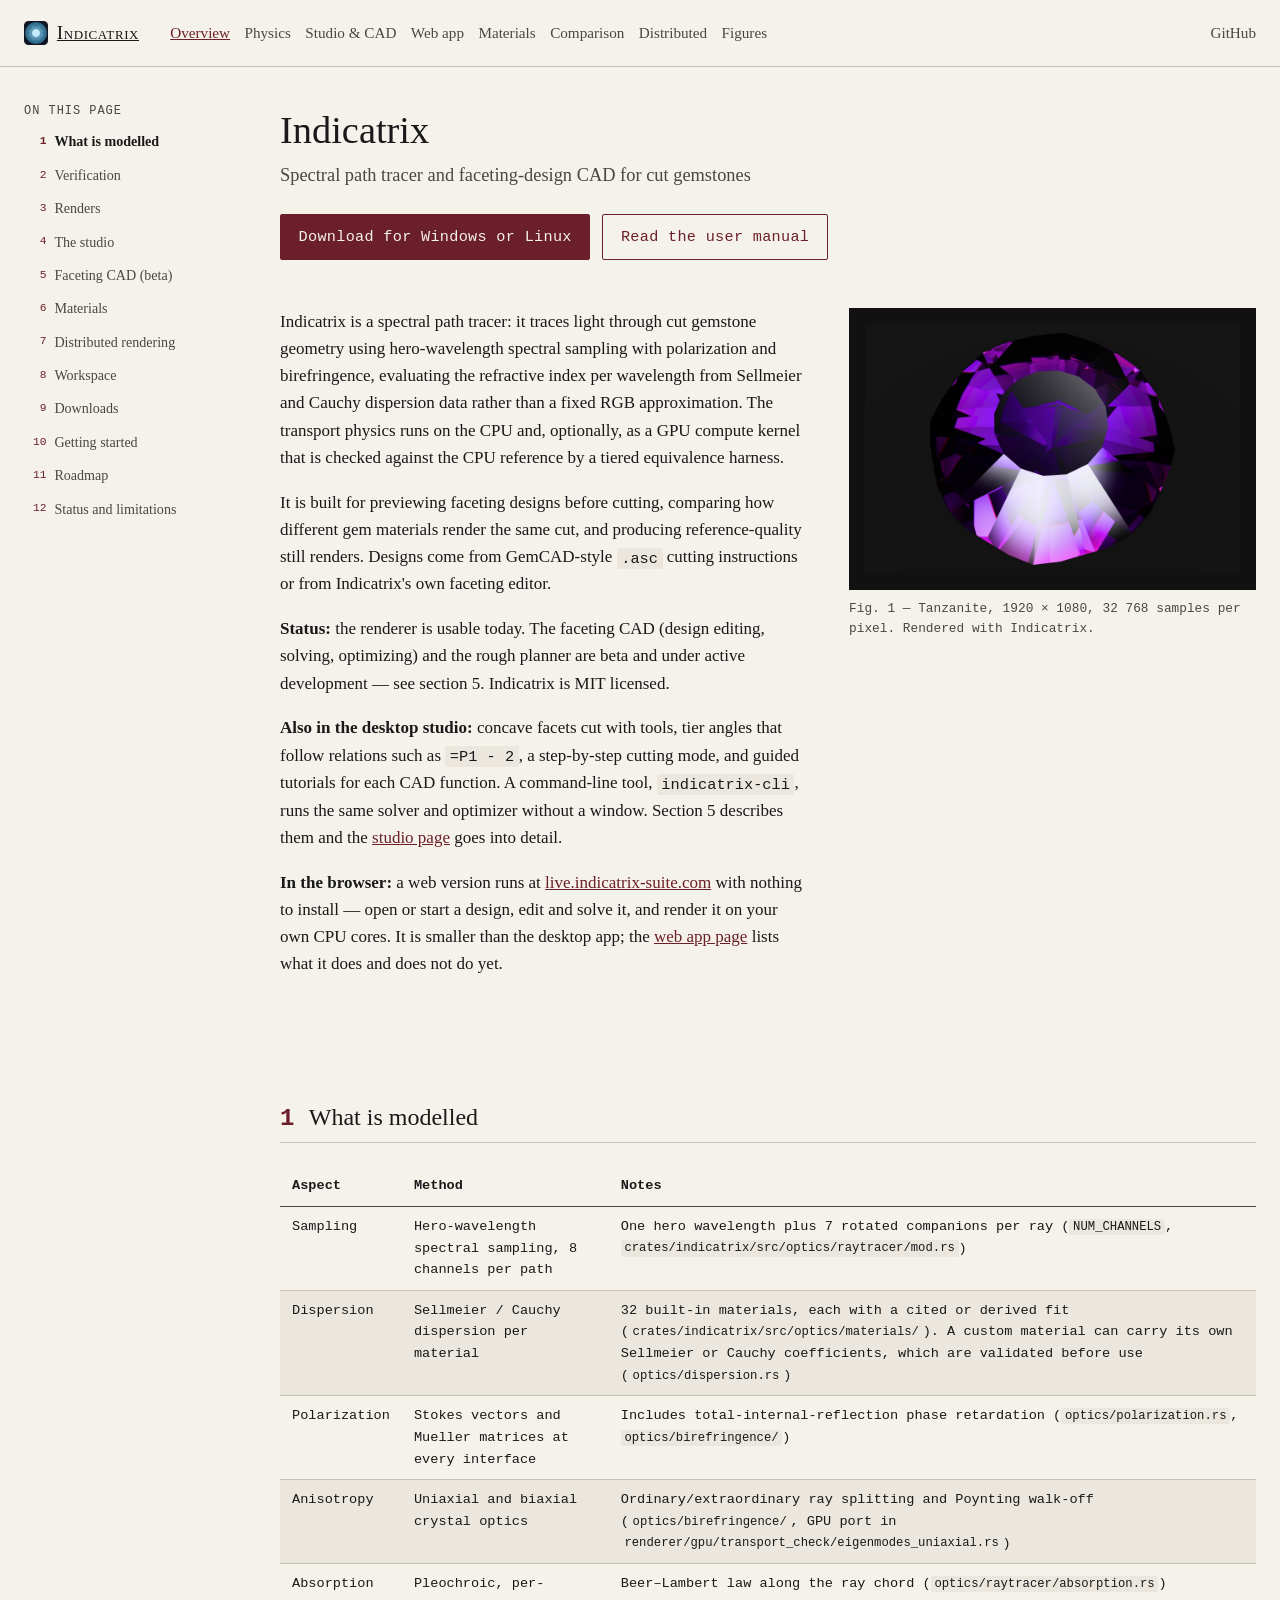
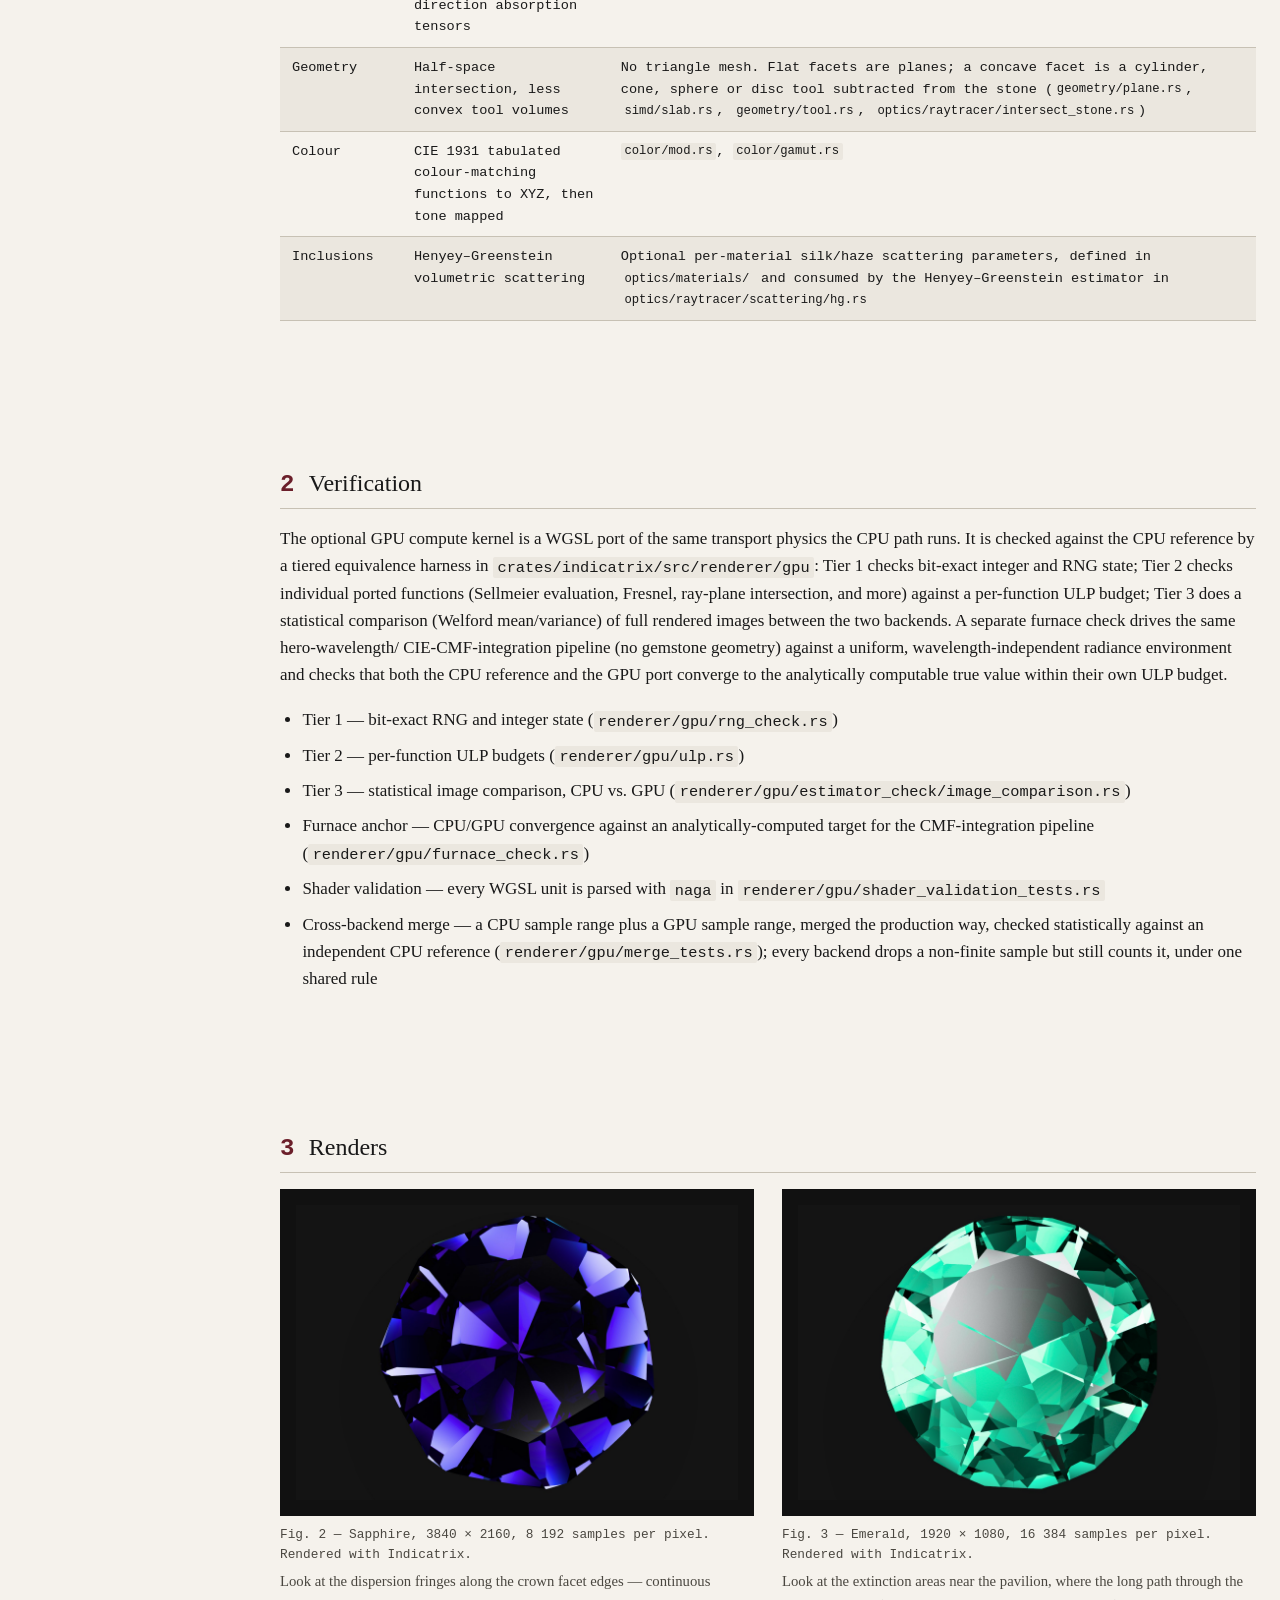
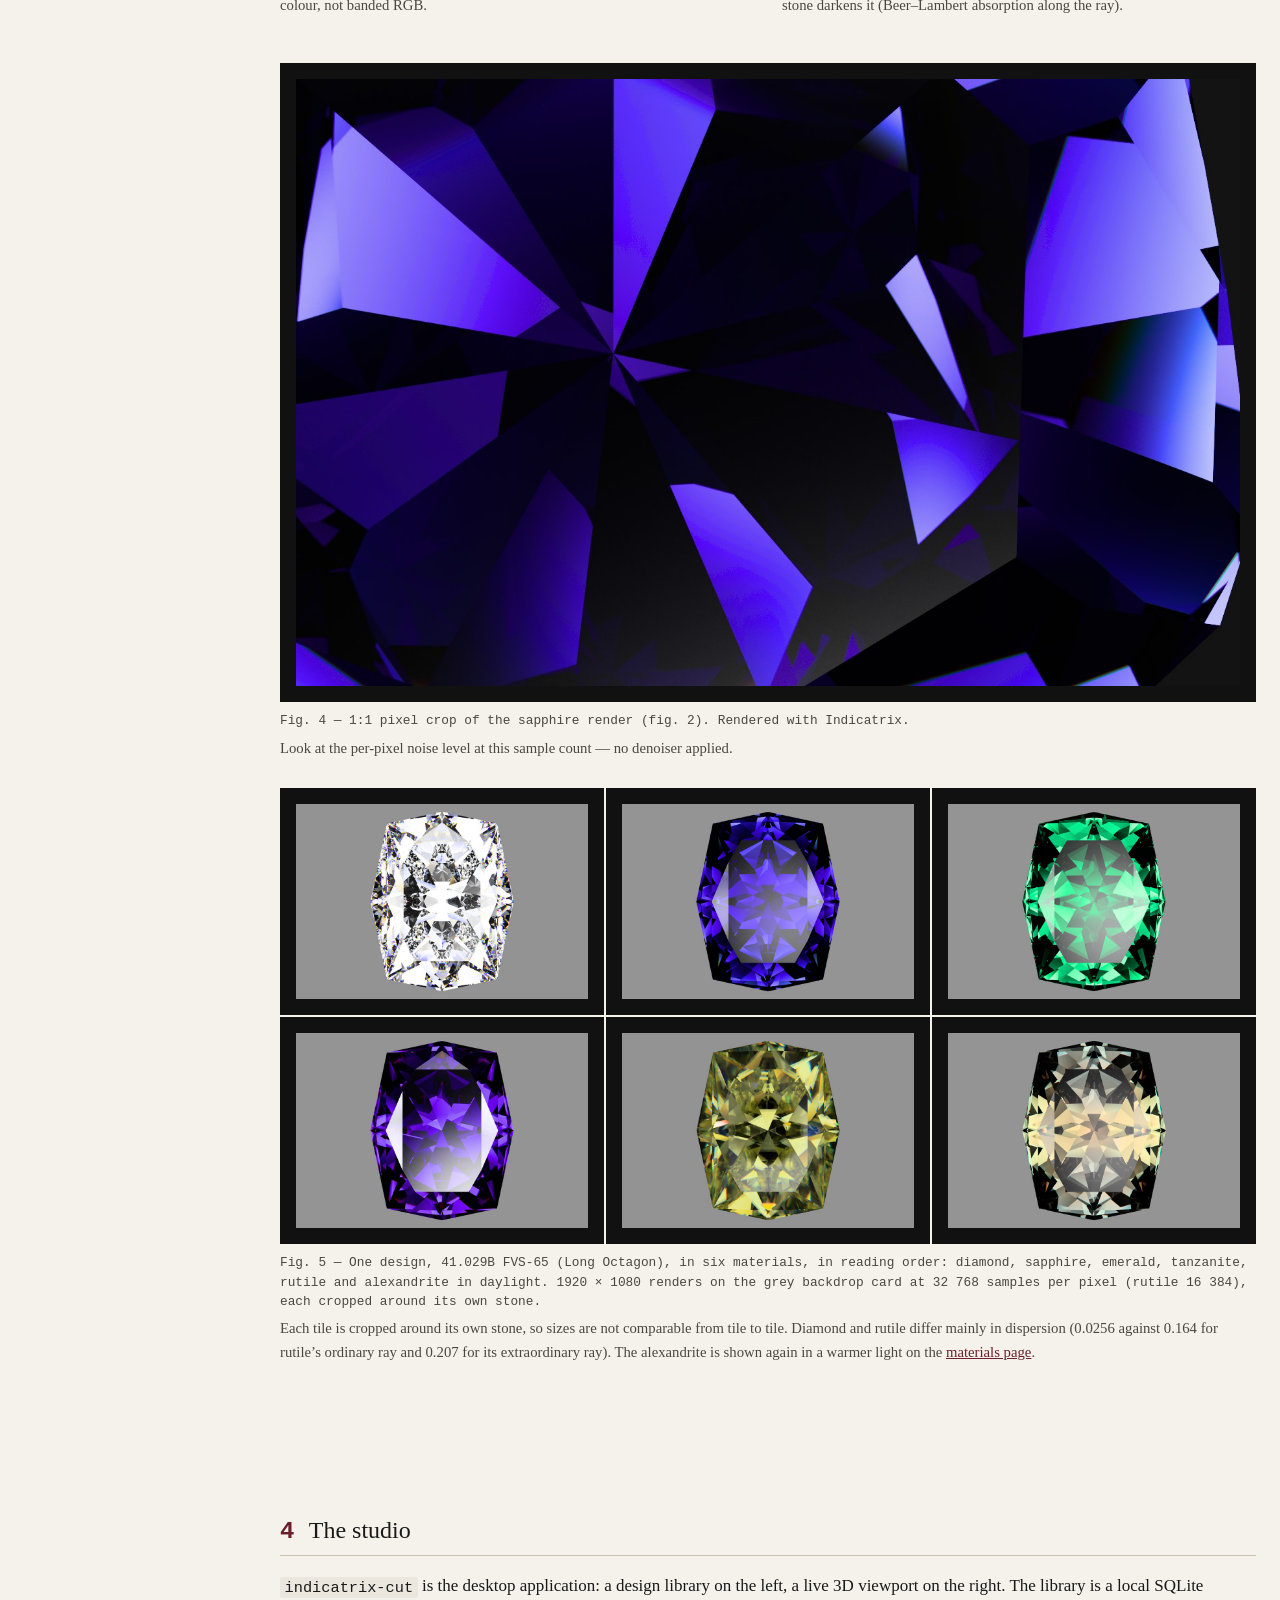
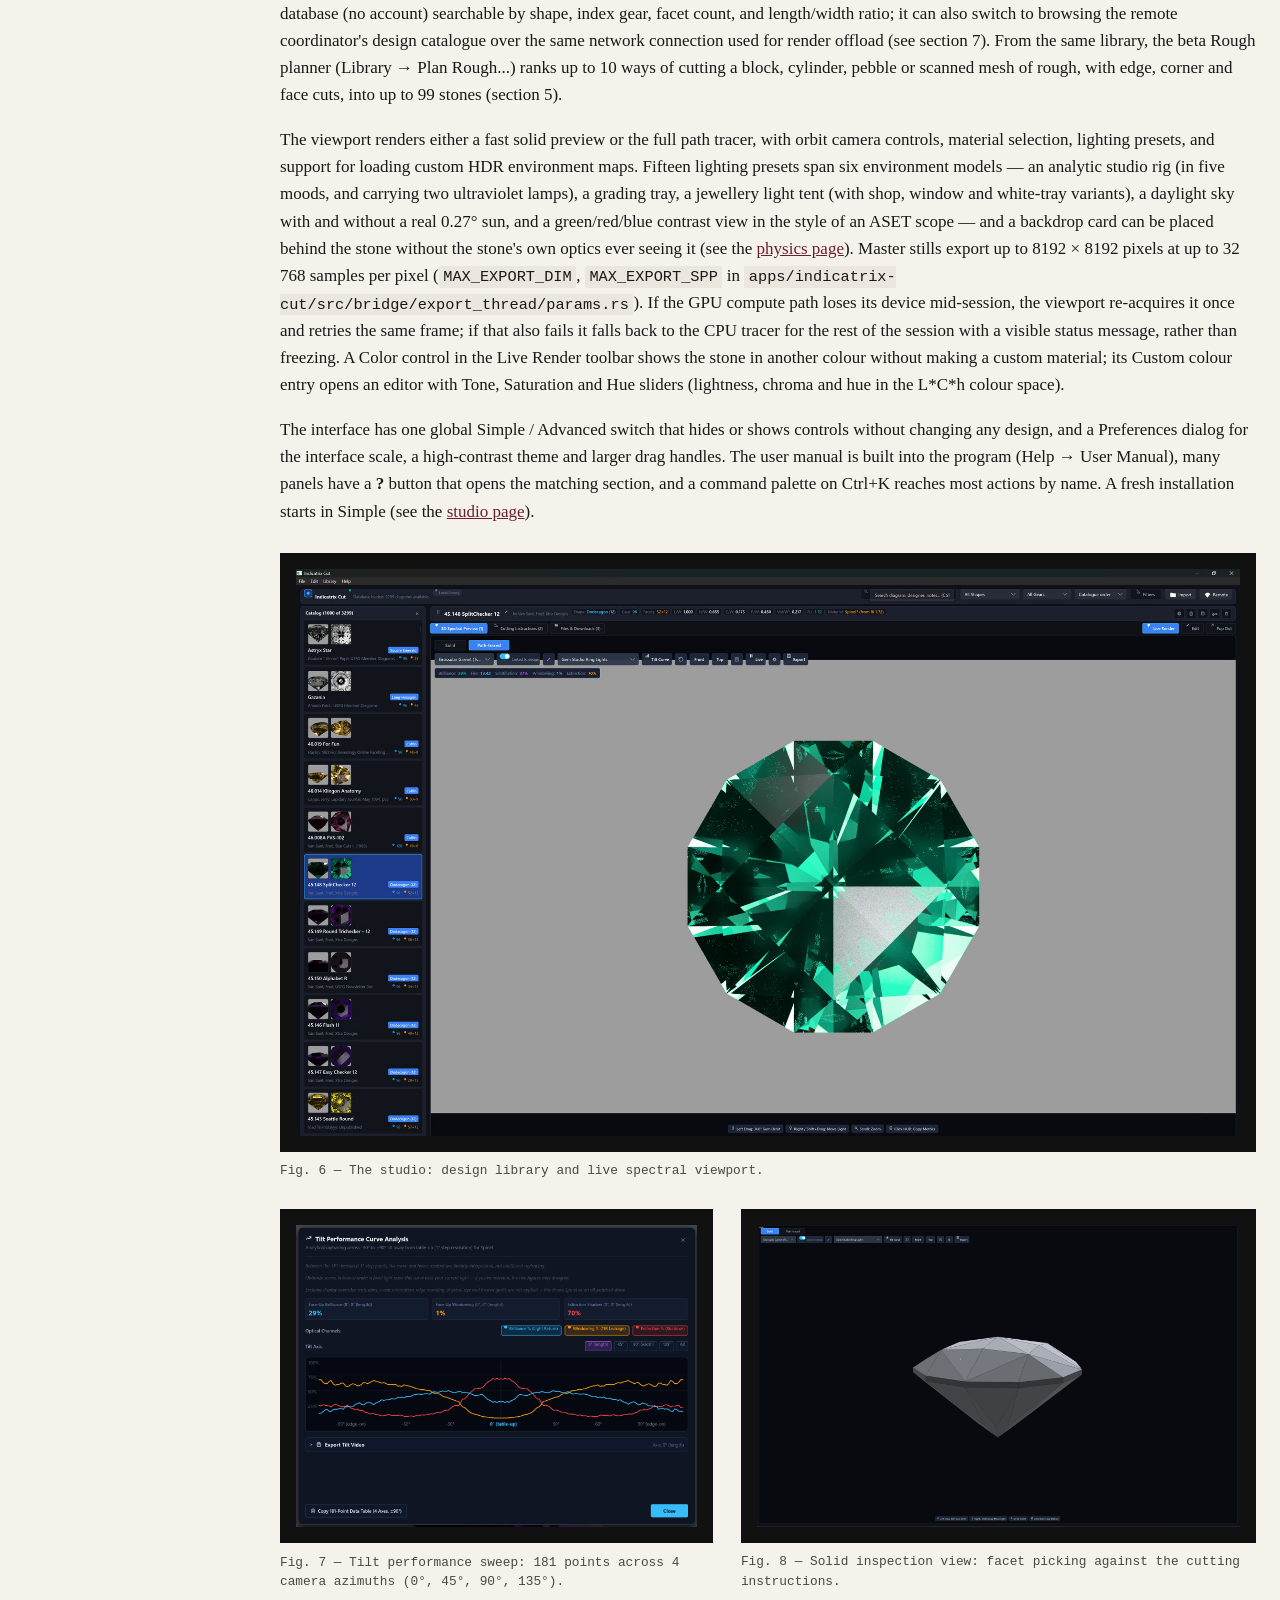
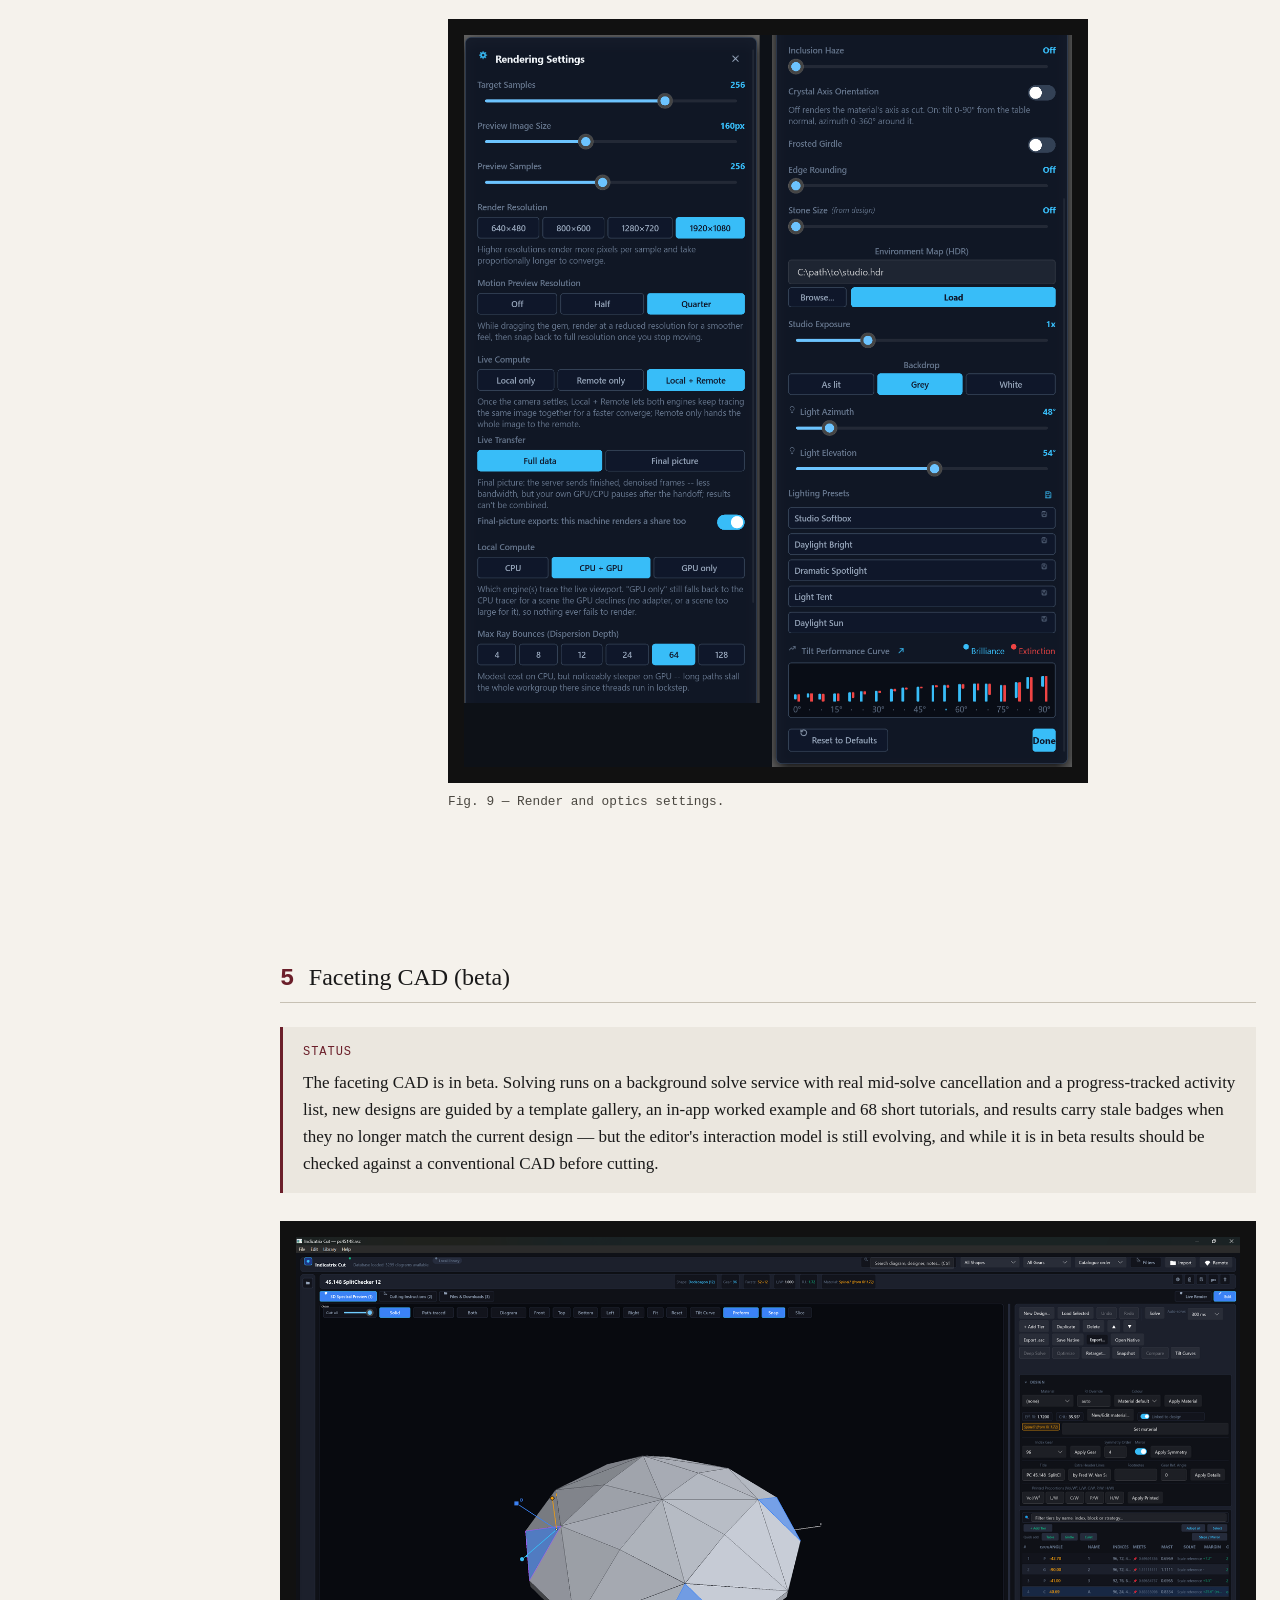
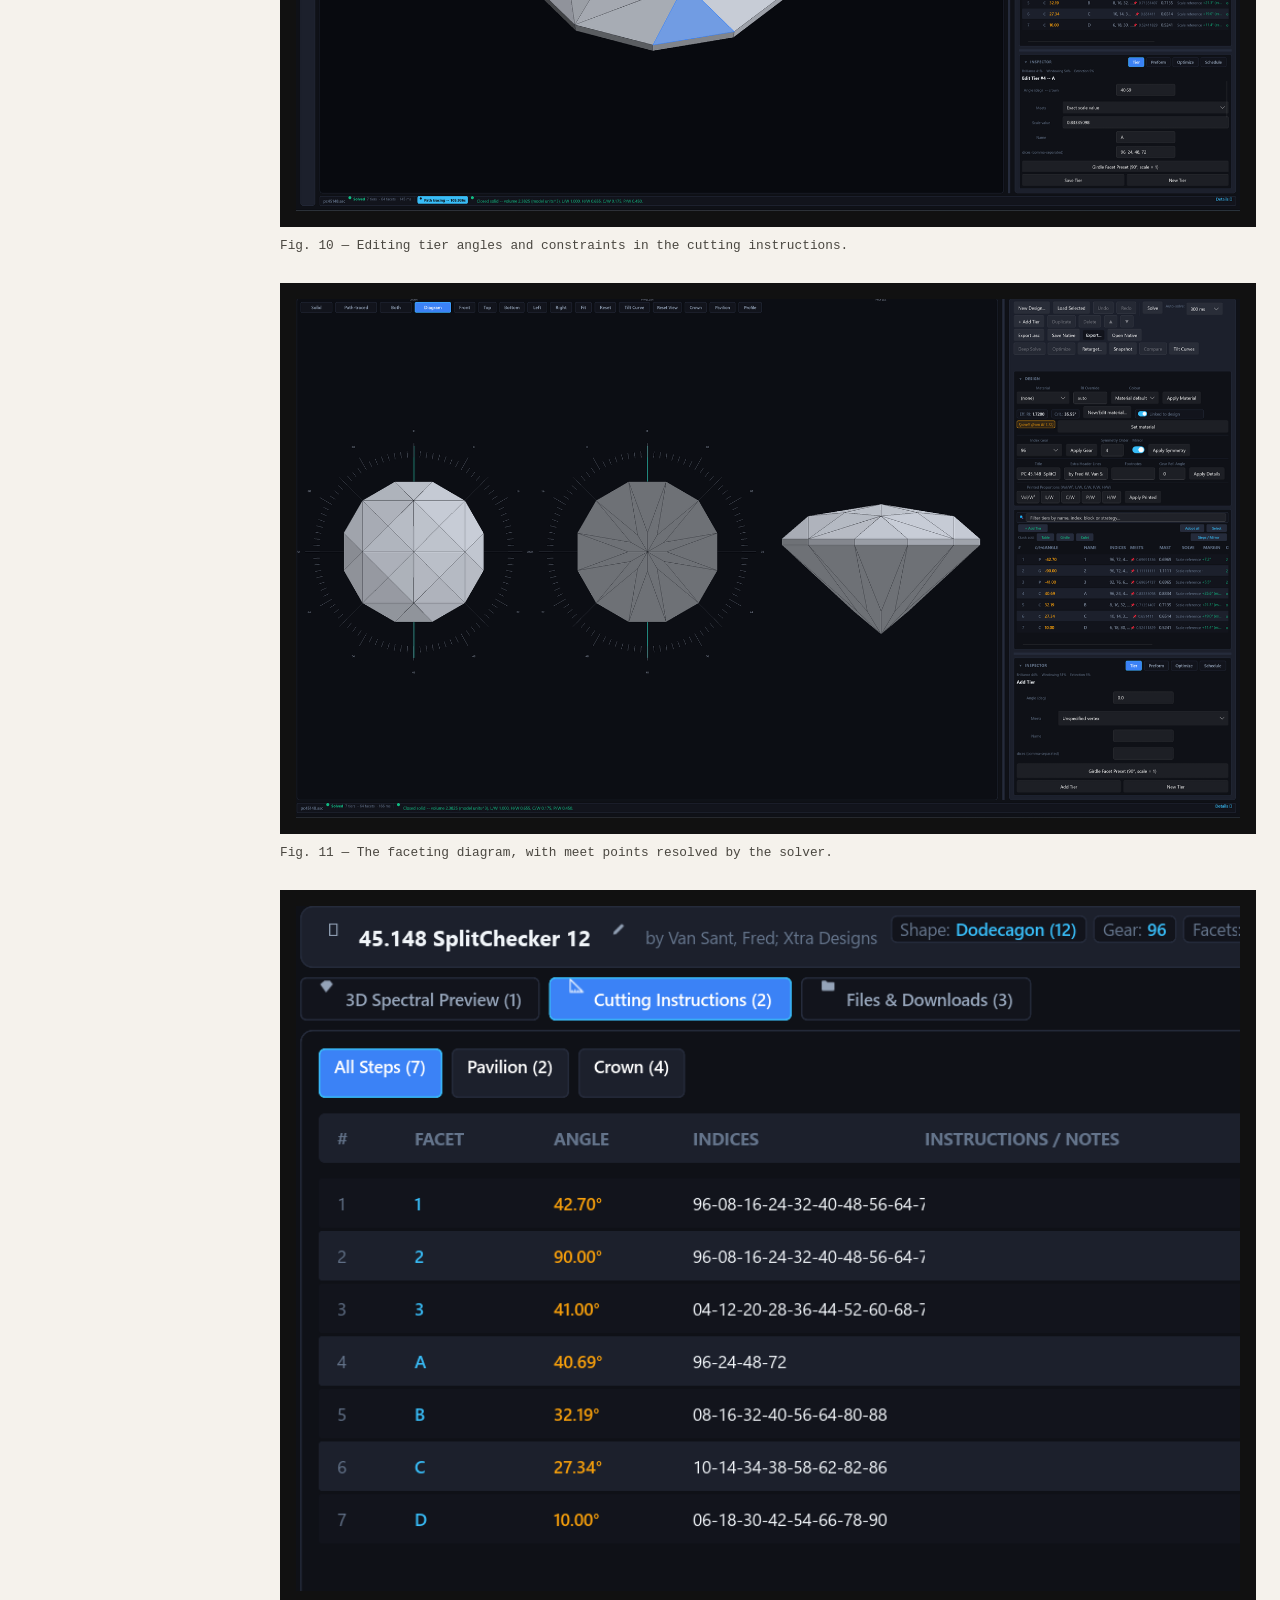
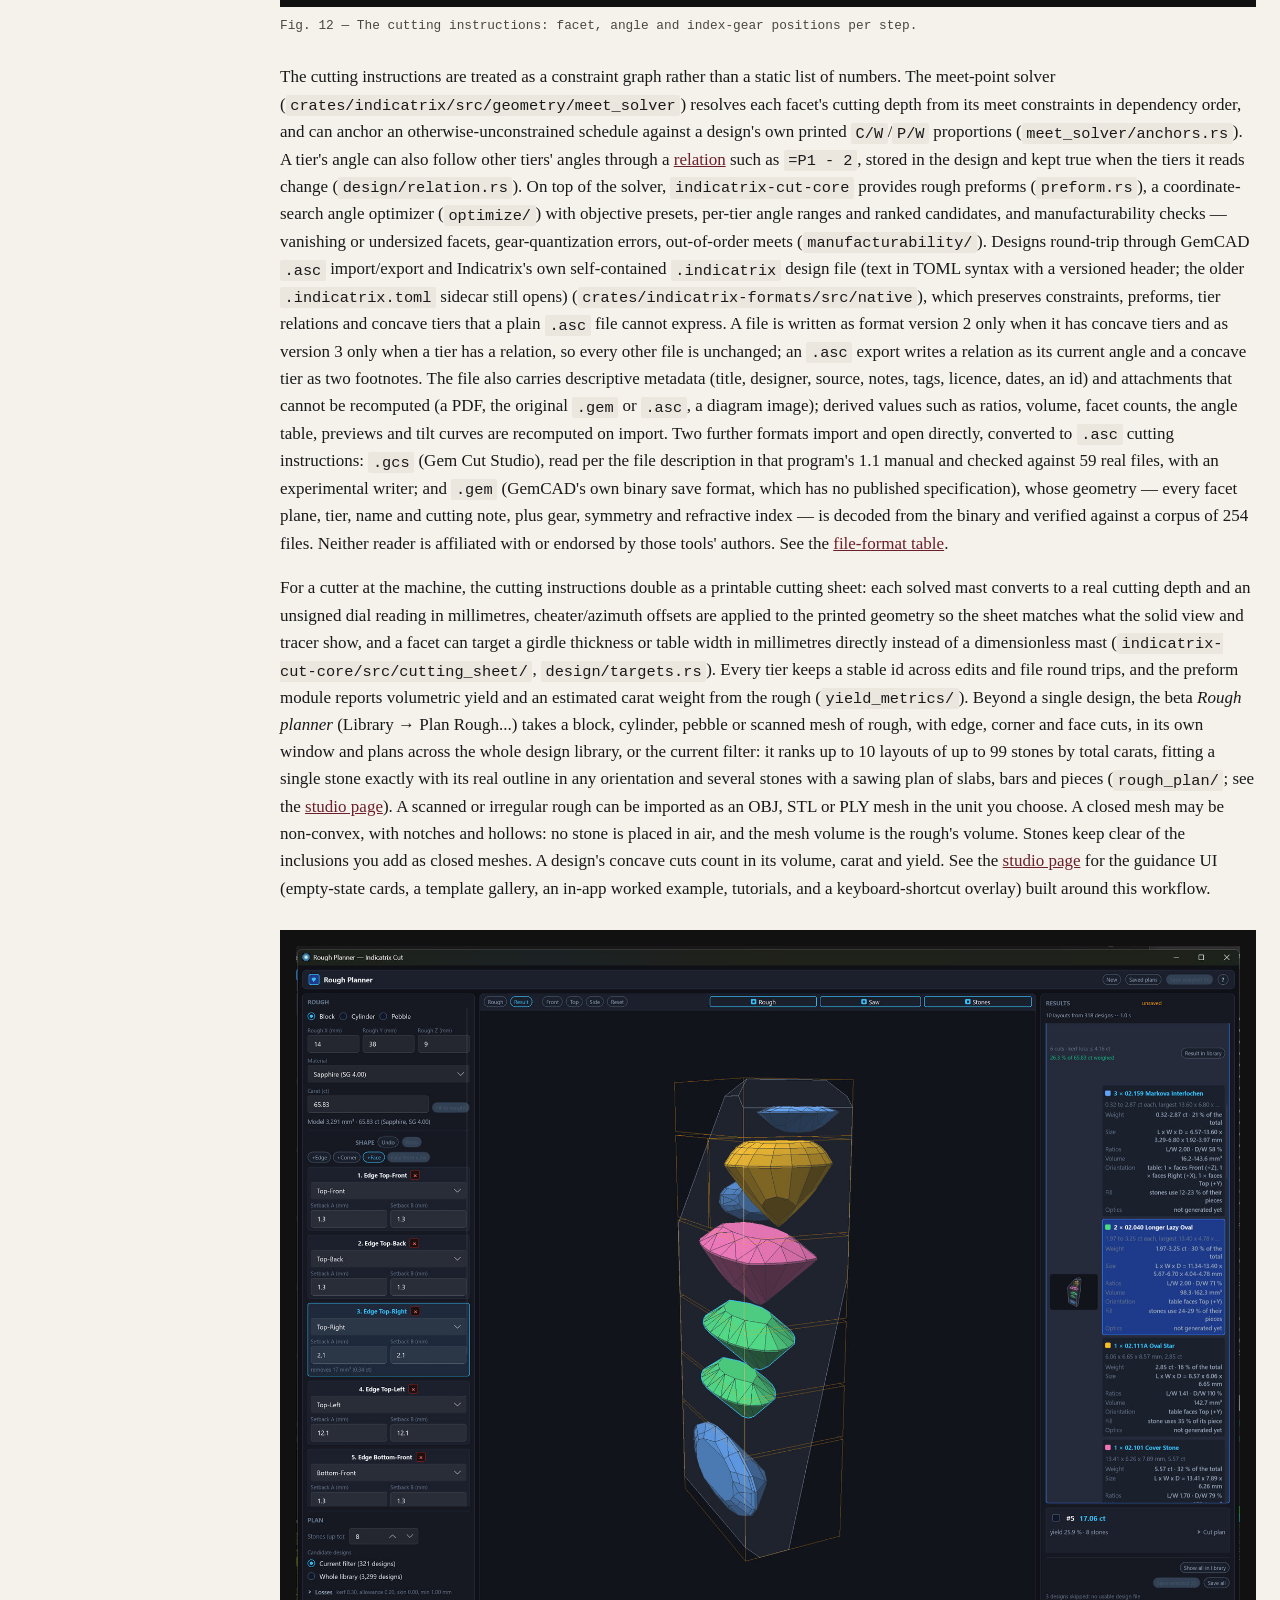
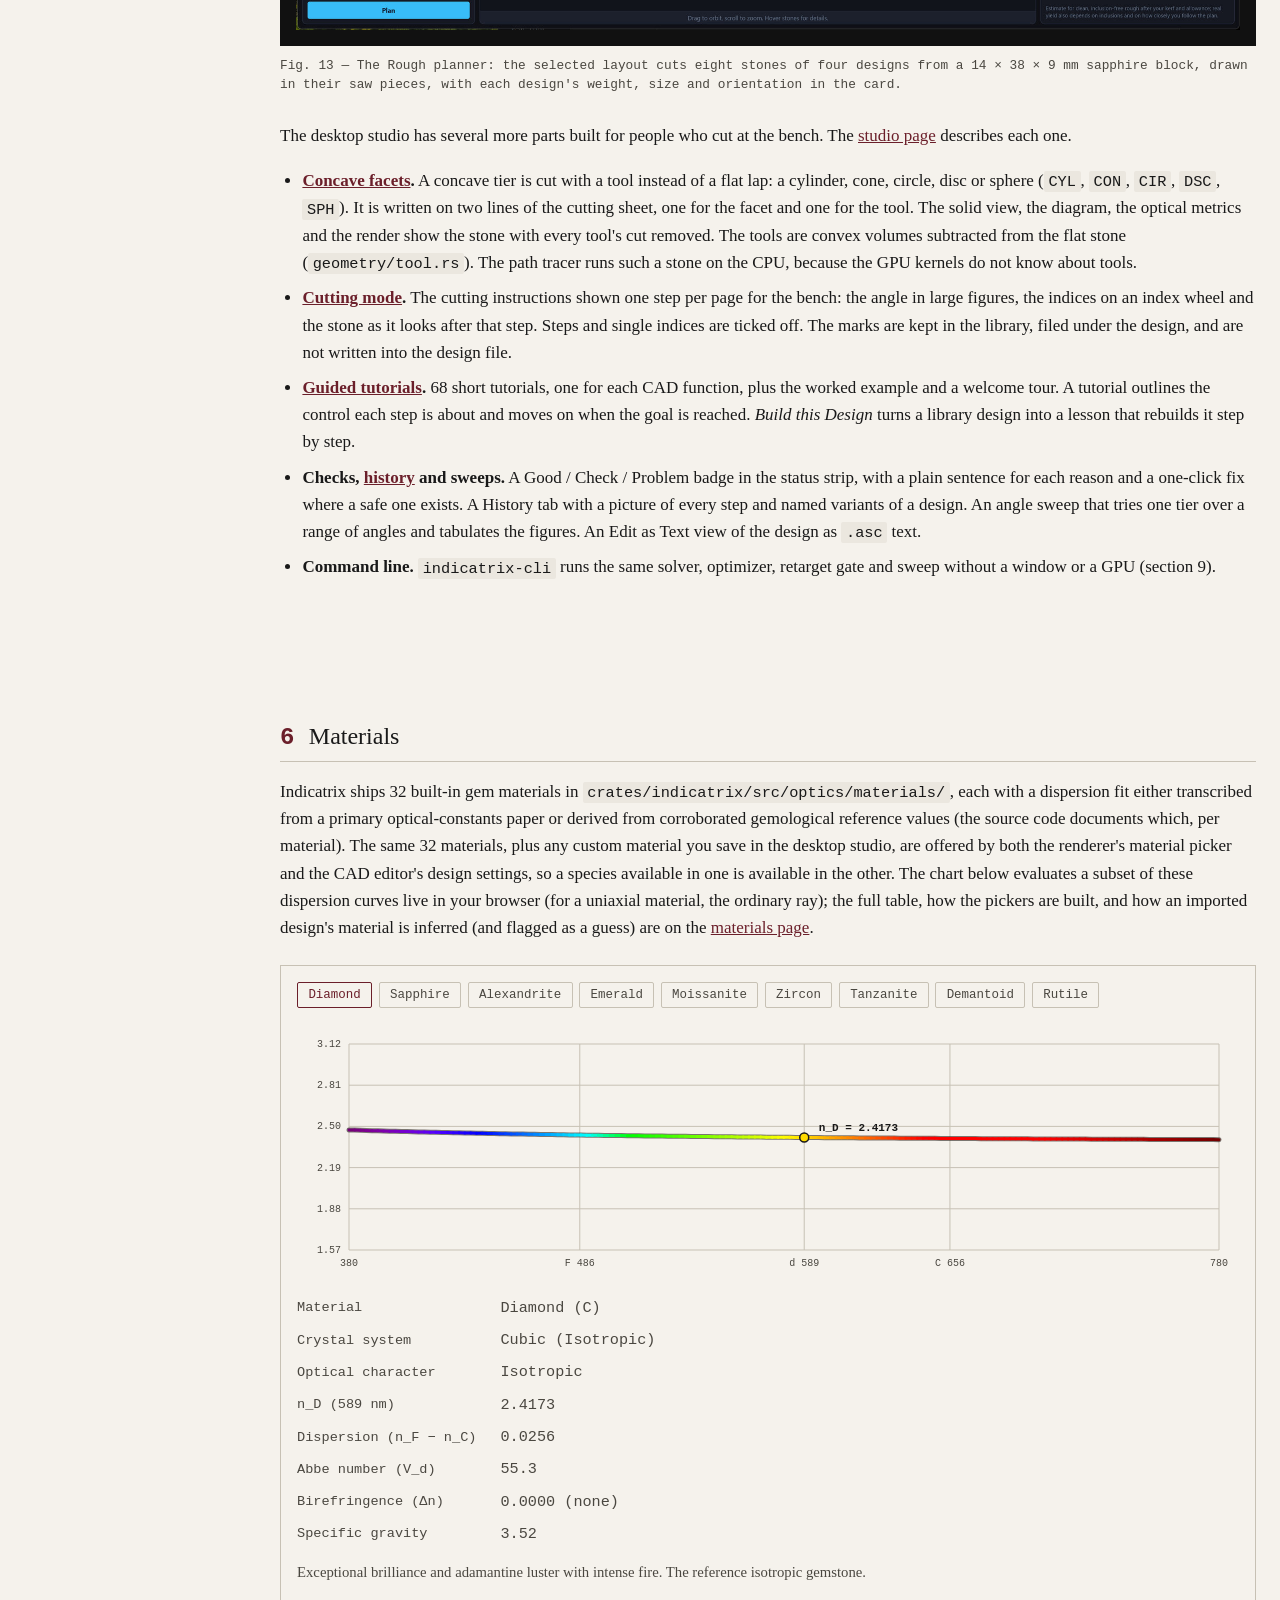
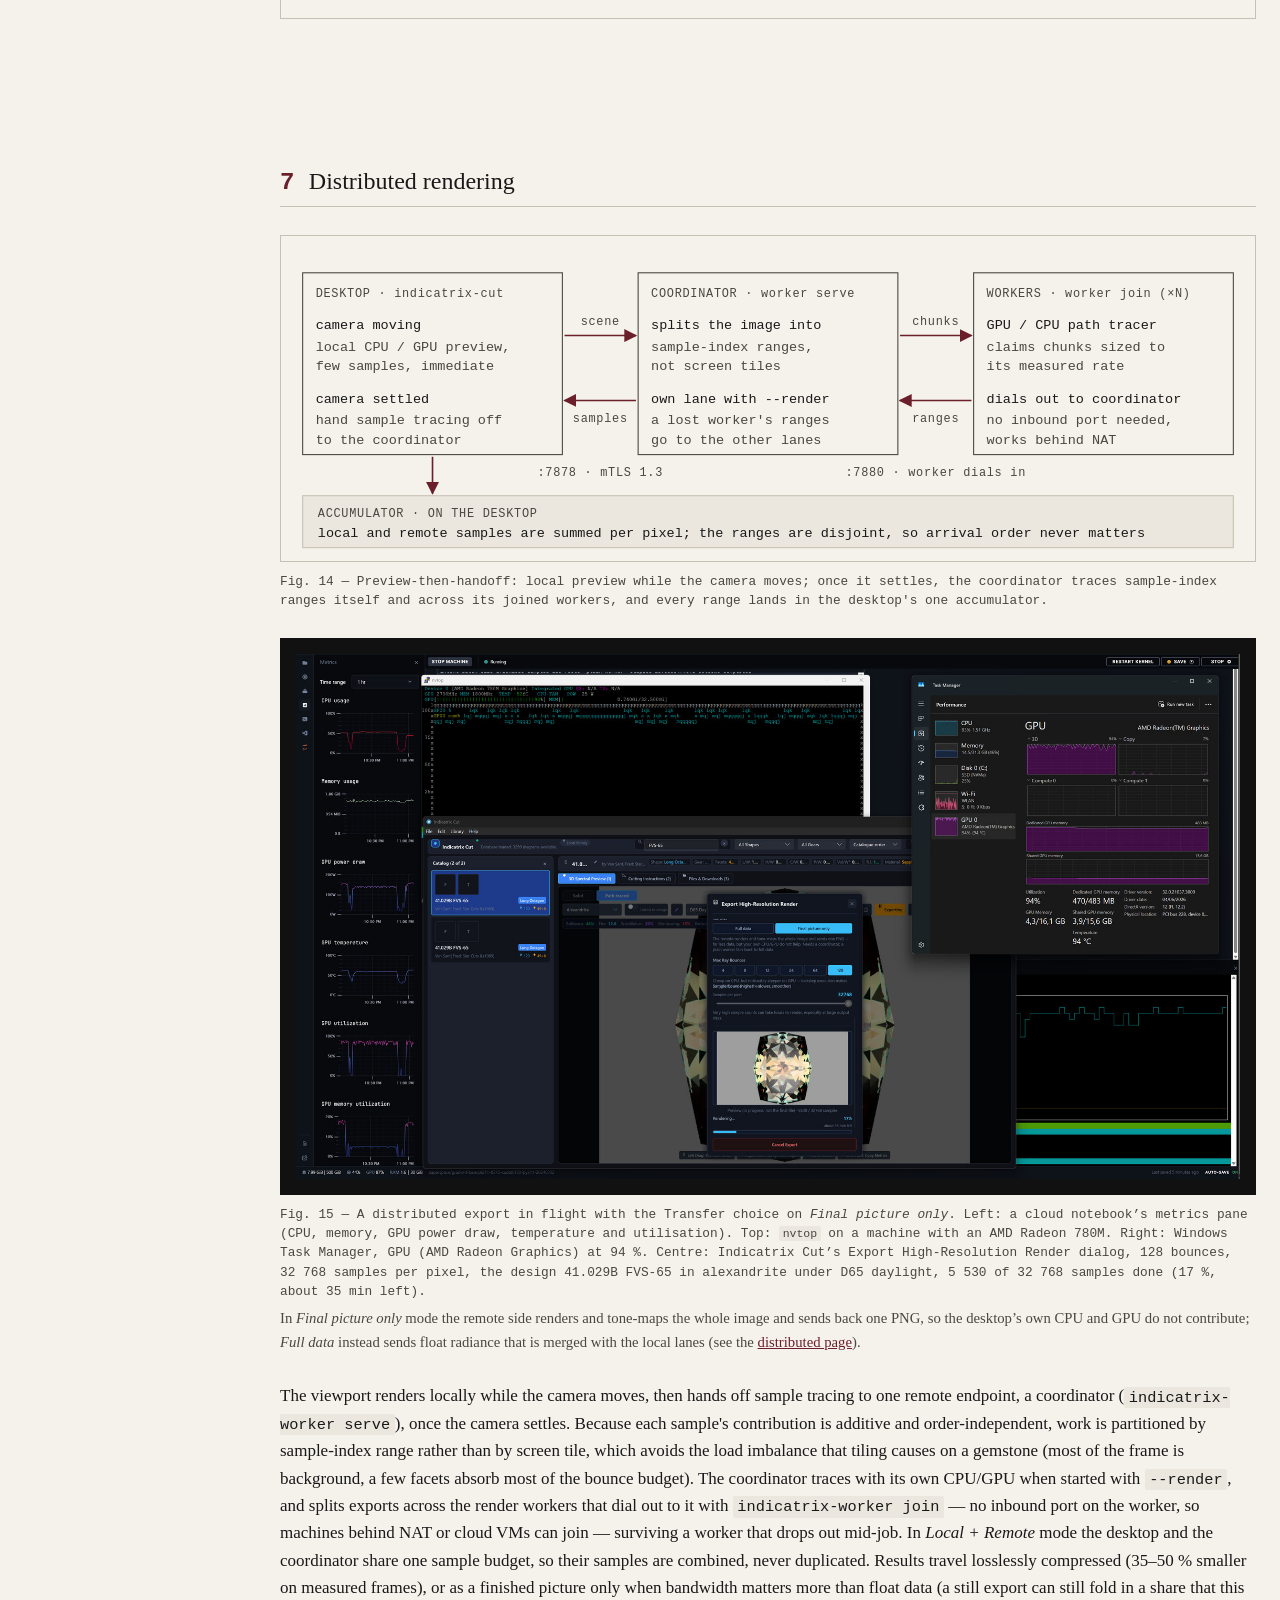
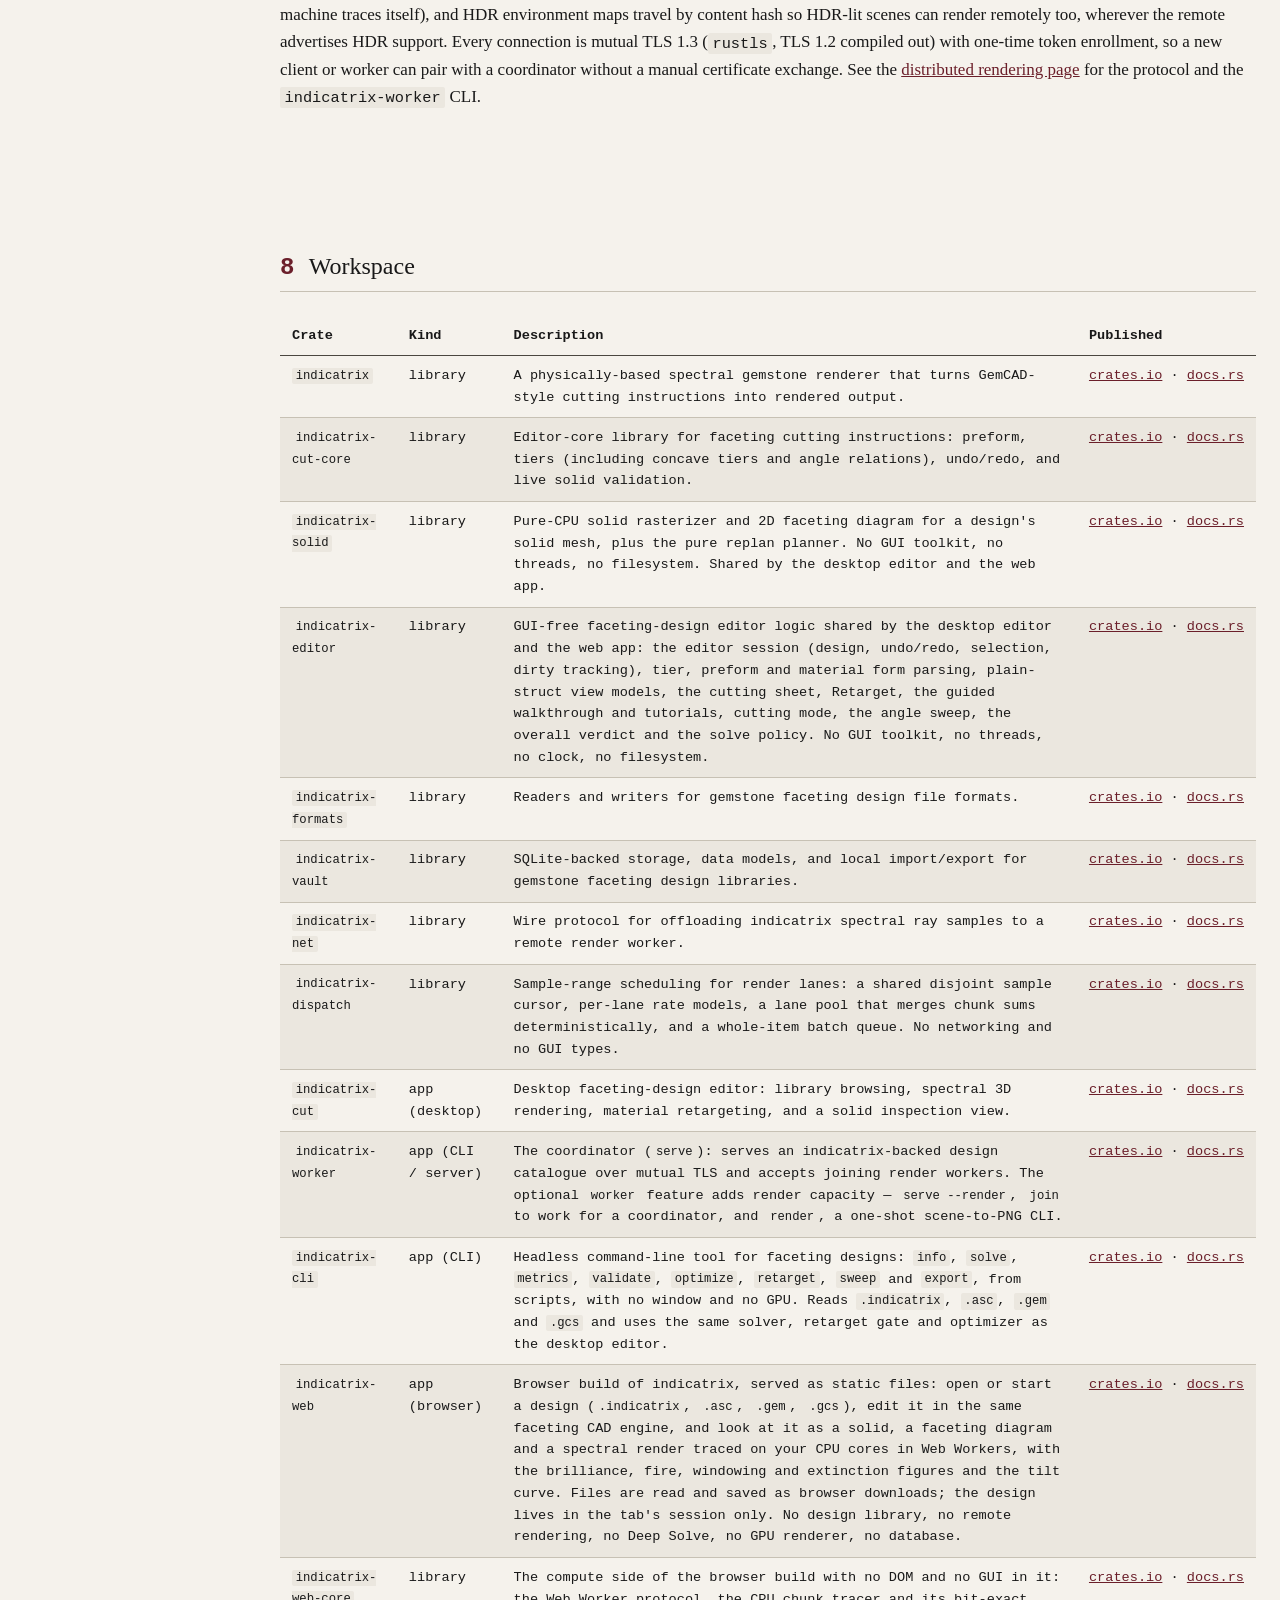
==== index.html @ d2c7ca7f "Add files via upload" ====
<!DOCTYPE html>
<html lang="en">
<head>
<meta charset="UTF-8">
<meta name="viewport" content="width=device-width, initial-scale=1.0">
<title>Indicatrix — spectral gemstone path tracer &amp; faceting CAD</title>
<meta name="description" content="Indicatrix: a spectral gemstone path tracer and faceting-design CAD in Rust. Hero-wavelength sampling, Stokes-Mueller polarization, biaxial crystal optics. MIT licensed. CAD is beta.">
<link rel="icon" type="image/png" href="assets/images/icon.png">
<link rel="stylesheet" href="assets/css/style.css">
</head>
<body>

<header class="masthead">
  <div class="container">
    <a href="index.html" class="brand"><img src="assets/images/icon.png" width="24" height="24" alt="">Indicatrix</a>
    <nav>
      <a href="index.html" aria-current="page">Overview</a>
      <a href="physics.html">Physics</a>
      <a href="editor.html">Studio &amp; CAD</a>
      <a href="web.html">Web app</a>
      <a href="materials.html">Materials</a>
      <a href="comparison.html">Comparison</a>
      <a href="distributed.html">Distributed</a>
      <a href="gallery.html">Figures</a>
    </nav>
    <a href="https://github.com/suitable-name/indicatrix" class="gh-link">GitHub</a>
  </div>
</header>

<main class="container">

  <div class="page-head">
    <h1>Indicatrix</h1>
    <p class="subtitle">Spectral path tracer and faceting-design CAD for cut gemstones</p>
    <p class="cta-row">
      <a class="cta" href="#downloads">Download for Windows or Linux</a>
      <a class="cta cta-secondary" href="https://github.com/suitable-name/indicatrix/tree/main/apps/indicatrix-cut/docs/manual">Read the user manual</a>
    </p>
  </div>

  <section class="abstract-grid">
    <div>
      <p>
        Indicatrix is a spectral path tracer: it traces light through cut gemstone
        geometry using hero-wavelength spectral sampling with polarization and
        birefringence, evaluating the refractive index per wavelength from
        Sellmeier and Cauchy dispersion data rather than a fixed RGB
        approximation. The transport physics runs on the CPU and, optionally,
        as a GPU compute kernel that is checked against the CPU reference by a
        tiered equivalence harness.
      </p>
      <p>
        It is built for previewing faceting designs before cutting, comparing
        how different gem materials render the same cut, and producing
        reference-quality still renders. Designs come from GemCAD-style
        <code>.asc</code> cutting instructions or from Indicatrix's own faceting
        editor.
      </p>
      <p>
        <strong>Status:</strong> the renderer is usable today. The faceting CAD
        (design editing, solving, optimizing) and the rough planner are beta and under active
        development — see section 5. Indicatrix is MIT licensed.
      </p>
      <p>
        <strong>Also in the desktop studio:</strong> concave facets cut with
        tools, tier angles that follow relations such as <code>=P1 - 2</code>,
        a step-by-step cutting mode, and guided tutorials for each CAD
        function. A command-line tool, <code>indicatrix-cli</code>, runs the
        same solver and optimizer without a window. Section 5 describes them
        and the <a href="editor.html">studio page</a> goes into detail.
      </p>
      <p>
        <strong>In the browser:</strong> a web version runs at
        <a href="https://live.indicatrix-suite.com">live.indicatrix-suite.com</a>
        with nothing to install — open or start a design, edit and solve it,
        and render it on your own CPU cores. It is smaller than the desktop app;
        the <a href="web.html">web app page</a> lists what it does and does not do yet.
      </p>
    </div>
    <figure class="fig">
      <a href="assets/images/fig_render_tanzanite.jpg">
        <img src="assets/images/fig_render_tanzanite.jpg" width="1800" height="1200" alt="Rendered tanzanite gemstone">
      </a>
      <figcaption>Fig. 1 — Tanzanite, 1920 × 1080, 32 768 samples per pixel. Rendered with Indicatrix.</figcaption>
    </figure>
  </section>

  <section id="modelled">
    <h2><span class="sec-num">1</span>What is modelled</h2>
    <table>
      <thead>
        <tr><th>Aspect</th><th>Method</th><th>Notes</th></tr>
      </thead>
      <tbody>
        <tr>
          <td>Sampling</td>
          <td>Hero-wavelength spectral sampling, 8 channels per path</td>
          <td>One hero wavelength plus 7 rotated companions per ray (<code>NUM_CHANNELS</code>, <code>crates/indicatrix/src/optics/raytracer/mod.rs</code>)</td>
        </tr>
        <tr>
          <td>Dispersion</td>
          <td>Sellmeier / Cauchy dispersion per material</td>
          <td>32 built-in materials, each with a cited or derived fit (<code>crates/indicatrix/src/optics/materials/</code>). A custom material can carry its own Sellmeier or Cauchy coefficients, which are validated before use (<code>optics/dispersion.rs</code>)</td>
        </tr>
        <tr>
          <td>Polarization</td>
          <td>Stokes vectors and Mueller matrices at every interface</td>
          <td>Includes total-internal-reflection phase retardation (<code>optics/polarization.rs</code>, <code>optics/birefringence/</code>)</td>
        </tr>
        <tr>
          <td>Anisotropy</td>
          <td>Uniaxial and biaxial crystal optics</td>
          <td>Ordinary/extraordinary ray splitting and Poynting walk-off (<code>optics/birefringence/</code>, GPU port in <code>renderer/gpu/transport_check/eigenmodes_uniaxial.rs</code>)</td>
        </tr>
        <tr>
          <td>Absorption</td>
          <td>Pleochroic, per-direction absorption tensors</td>
          <td>Beer–Lambert law along the ray chord (<code>optics/raytracer/absorption.rs</code>)</td>
        </tr>
        <tr>
          <td>Geometry</td>
          <td>Half-space intersection, less convex tool volumes</td>
          <td>No triangle mesh. Flat facets are planes; a concave facet is a cylinder, cone, sphere or disc tool subtracted from the stone (<code>geometry/plane.rs</code>, <code>simd/slab.rs</code>, <code>geometry/tool.rs</code>, <code>optics/raytracer/intersect_stone.rs</code>)</td>
        </tr>
        <tr>
          <td>Colour</td>
          <td>CIE 1931 tabulated colour-matching functions to XYZ, then tone mapped</td>
          <td><code>color/mod.rs</code>, <code>color/gamut.rs</code></td>
        </tr>
        <tr>
          <td>Inclusions</td>
          <td>Henyey–Greenstein volumetric scattering</td>
          <td>Optional per-material silk/haze scattering parameters, defined in <code>optics/materials/</code> and consumed by the Henyey–Greenstein estimator in <code>optics/raytracer/scattering/hg.rs</code></td>
        </tr>
      </tbody>
    </table>
  </section>

  <section id="verification">
    <h2><span class="sec-num">2</span>Verification</h2>
    <p>
      The optional GPU compute kernel is a WGSL port of the same transport
      physics the CPU path runs. It is checked against the CPU reference by a
      tiered equivalence harness in <code>crates/indicatrix/src/renderer/gpu</code>:
      Tier 1 checks bit-exact integer and RNG state; Tier 2 checks individual
      ported functions (Sellmeier evaluation, Fresnel, ray-plane intersection,
      and more) against a per-function ULP budget; Tier 3 does a statistical
      comparison (Welford mean/variance) of full rendered images between the
      two backends. A separate furnace check drives the same hero-wavelength/
      CIE-CMF-integration pipeline (no gemstone geometry) against a uniform,
      wavelength-independent radiance environment and checks that both the
      CPU reference and the GPU port converge to the analytically computable
      true value within their own ULP budget.
    </p>
    <ul>
      <li>Tier 1 — bit-exact RNG and integer state (<code>renderer/gpu/rng_check.rs</code>)</li>
      <li>Tier 2 — per-function ULP budgets (<code>renderer/gpu/ulp.rs</code>)</li>
      <li>Tier 3 — statistical image comparison, CPU vs. GPU (<code>renderer/gpu/estimator_check/image_comparison.rs</code>)</li>
      <li>Furnace anchor — CPU/GPU convergence against an analytically-computed target for the CMF-integration pipeline (<code>renderer/gpu/furnace_check.rs</code>)</li>
      <li>Shader validation — every WGSL unit is parsed with <code>naga</code> in <code>renderer/gpu/shader_validation_tests.rs</code></li>
      <li>Cross-backend merge — a CPU sample range plus a GPU sample range, merged the production way, checked statistically against an independent CPU reference (<code>renderer/gpu/merge_tests.rs</code>); every backend drops a non-finite sample but still counts it, under one shared rule</li>
    </ul>
  </section>

  <section id="renders">
    <h2><span class="sec-num">3</span>Renders</h2>
    <div class="fig-grid">
      <figure class="fig">
        <a href="assets/images/fig_render_sapphire.jpg">
          <img src="assets/images/fig_render_sapphire.jpg" width="1800" height="1200" alt="Rendered sapphire gemstone" loading="lazy">
        </a>
        <figcaption>Fig. 2 — Sapphire, 3840 × 2160, 8 192 samples per pixel. Rendered with Indicatrix.</figcaption>
        <p class="fig-note">Look at the dispersion fringes along the crown facet edges — continuous colour, not banded RGB.</p>
      </figure>
      <figure class="fig">
        <a href="assets/images/fig_render_emerald.jpg">
          <img src="assets/images/fig_render_emerald.jpg" width="1800" height="1200" alt="Rendered emerald gemstone" loading="lazy">
        </a>
        <figcaption>Fig. 3 — Emerald, 1920 × 1080, 16 384 samples per pixel. Rendered with Indicatrix.</figcaption>
        <p class="fig-note">Look at the extinction areas near the pavilion, where the long path through the stone darkens it (Beer&ndash;Lambert absorption along the ray).</p>
      </figure>
    </div>
    <figure class="fig">
      <a href="assets/images/fig_render_detail.jpg">
        <img src="assets/images/fig_render_detail.jpg" width="1400" height="900" alt="1:1 pixel crop of the sapphire render" loading="lazy">
      </a>
      <figcaption>Fig. 4 — 1:1 pixel crop of the sapphire render (fig. 2). Rendered with Indicatrix.</figcaption>
      <p class="fig-note">Look at the per-pixel noise level at this sample count — no denoiser applied.</p>
    </figure>
    <figure class="fig">
      <div class="fig-grid-auto" style="grid-template-columns: repeat(auto-fit, minmax(260px, 1fr))">
        <a href="assets/images/fig_fvs_diamond.jpg"><img src="assets/images/fig_fvs_diamond.jpg" width="900" height="600" alt="41.029B FVS-65 (Long Octagon) rendered as diamond" loading="lazy"></a>
        <a href="assets/images/fig_fvs_sapphire.jpg"><img src="assets/images/fig_fvs_sapphire.jpg" width="900" height="600" alt="The same design rendered as sapphire" loading="lazy"></a>
        <a href="assets/images/fig_fvs_emerald.jpg"><img src="assets/images/fig_fvs_emerald.jpg" width="900" height="600" alt="The same design rendered as emerald" loading="lazy"></a>
        <a href="assets/images/fig_fvs_tanzanite.jpg"><img src="assets/images/fig_fvs_tanzanite.jpg" width="900" height="600" alt="The same design rendered as tanzanite" loading="lazy"></a>
        <a href="assets/images/fig_fvs_rutile.jpg"><img src="assets/images/fig_fvs_rutile.jpg" width="900" height="600" alt="The same design rendered as rutile" loading="lazy"></a>
        <a href="assets/images/fig_fvs_alexandrite_day.jpg"><img src="assets/images/fig_fvs_alexandrite_day.jpg" width="900" height="600" alt="The same design rendered as alexandrite in daylight" loading="lazy"></a>
      </div>
      <figcaption>Fig. 5 &mdash; One design, 41.029B FVS-65 (Long Octagon), in six materials, in reading order: diamond, sapphire, emerald, tanzanite, rutile and alexandrite in daylight. 1920 &times; 1080 renders on the grey backdrop card at 32&nbsp;768 samples per pixel (rutile 16&nbsp;384), each cropped around its own stone.</figcaption>
      <p class="fig-note">Each tile is cropped around its own stone, so sizes are not comparable from tile to tile. Diamond and rutile differ mainly in dispersion (0.0256 against 0.164 for rutile&rsquo;s ordinary ray and 0.207 for its extraordinary ray). The alexandrite is shown again in a warmer light on the <a href="materials.html#alexandrite-case">materials page</a>.</p>
    </figure>
  </section>

  <section id="studio">
    <h2><span class="sec-num">4</span>The studio</h2>
    <p>
      <code>indicatrix-cut</code> is the desktop application: a design library
      on the left, a live 3D viewport on the right. The library is a local
      SQLite database (no account) searchable by shape, index gear, facet
      count, and length/width ratio; it can also switch to browsing the
      remote coordinator's design catalogue over the same network connection
      used for render offload (see section 7). From the same library, the beta
      Rough planner (Library &rarr; Plan Rough...) ranks up to 10 ways of cutting
      a block, cylinder, pebble or scanned mesh of rough, with edge, corner and face
      cuts, into up to 99 stones (section 5).
    </p>
    <p>
      The viewport renders either a fast solid preview or the full path
      tracer, with orbit camera controls, material selection, lighting
      presets, and support for loading custom HDR environment maps. Fifteen
      lighting presets span six environment models — an analytic studio rig
      (in five moods, and carrying two ultraviolet lamps), a grading tray, a
      jewellery light tent (with shop, window and white-tray variants), a
      daylight sky with and without a real 0.27° sun, and a green/red/blue
      contrast view in the style of an ASET scope — and a
      backdrop card can be placed behind the stone without the stone's own
      optics ever seeing it (see the <a href="physics.html#environment">physics
      page</a>). Master
      stills export up to 8192 × 8192 pixels at up to 32 768 samples per pixel
      (<code>MAX_EXPORT_DIM</code>, <code>MAX_EXPORT_SPP</code> in
      <code>apps/indicatrix-cut/src/bridge/export_thread/params.rs</code>).
      If the GPU compute path loses its device mid-session, the viewport
      re-acquires it once and retries the same frame; if that also fails it
      falls back to the CPU tracer for the rest of the session with a
      visible status message, rather than freezing. A Color control in the
      Live Render toolbar shows the stone in another colour without making a
      custom material; its Custom colour entry opens an editor with Tone,
      Saturation and Hue sliders (lightness, chroma and hue in the L*C*h
      colour space).
    </p>
    <p>
      The interface has one global Simple / Advanced switch that hides or
      shows controls without changing any design, and a Preferences dialog
      for the interface scale, a high-contrast theme and larger drag handles.
      The user manual is built into the program (Help &rarr; User Manual),
      many panels have a <strong>?</strong> button that opens the matching
      section, and a command palette on Ctrl+K reaches most actions by name.
      A fresh installation starts in Simple (see the
      <a href="editor.html#interface">studio page</a>).
    </p>
    <figure class="fig">
      <a href="assets/images/fig_studio_main.jpg">
        <img src="assets/images/fig_studio_main.jpg" width="1800" height="1081" alt="Indicatrix studio main window: design library and path-traced live render" loading="lazy">
      </a>
      <figcaption>Fig. 6 — The studio: design library and live spectral viewport.</figcaption>
    </figure>
    <div class="fig-grid" style="--fig-cols: 1fr 1.19fr">
      <figure class="fig">
        <a href="assets/images/fig_tilt_curve.png">
          <img src="assets/images/fig_tilt_curve.png" width="1452" height="1096" alt="Tilt Performance Curve Analysis dialog" loading="lazy">
        </a>
        <figcaption>Fig. 7 — Tilt performance sweep: 181 points across 4 camera azimuths (0°, 45°, 90°, 135°).</figcaption>
      </figure>
      <figure class="fig">
        <a href="assets/images/fig_solid_view.png">
          <img src="assets/images/fig_solid_view.png" width="1800" height="1126" alt="Solid inspection view of a faceted stone" loading="lazy">
        </a>
        <figcaption>Fig. 8 — Solid inspection view: facet picking against the cutting instructions.</figcaption>
      </figure>
    </div>
    <figure class="fig fig-portrait" style="--fig-max: 640px">
      <a href="assets/images/fig_settings.png">
        <img src="assets/images/fig_settings.png" width="1187" height="1428" alt="Render settings dialog" loading="lazy">
      </a>
      <figcaption>Fig. 9 — Render and optics settings.</figcaption>
    </figure>
  </section>

  <section id="cad">
    <h2><span class="sec-num">5</span>Faceting CAD (beta)</h2>
    <div class="status">
      <span class="status-label">STATUS</span>
      <p>
        The faceting CAD is in beta. Solving runs on a background solve
        service with real mid-solve cancellation and a progress-tracked
        activity list, new designs are guided by a template gallery, an
        in-app worked example and 68 short tutorials, and results carry
        stale badges when they no longer match the current design — but
        the editor's interaction model is still evolving, and while it is in
        beta results should be checked against a conventional CAD before
        cutting.
      </p>
    </div>
    <figure class="fig">
      <a href="assets/images/fig_cad_edit.png">
        <img src="assets/images/fig_cad_edit.png" width="1800" height="1093" alt="Edit mode: solid view with a selected facet, tier table and tier inspector" loading="lazy">
      </a>
      <figcaption>Fig. 10 — Editing tier angles and constraints in the cutting instructions.</figcaption>
    </figure>
    <figure class="fig">
      <a href="assets/images/fig_cad_diagram.png">
        <img src="assets/images/fig_cad_diagram.png" width="1800" height="988" alt="Diagram view: crown, pavilion and profile panels beside the tier table" loading="lazy">
      </a>
      <figcaption>Fig. 11 — The faceting diagram, with meet points resolved by the solver.</figcaption>
    </figure>
    <figure class="fig">
      <a href="assets/images/fig_cutting_schedule.png">
        <img src="assets/images/fig_cutting_schedule.png" width="916" height="664" alt="Cutting instructions table" loading="lazy">
      </a>
      <figcaption>Fig. 12 — The cutting instructions: facet, angle and index-gear positions per step.</figcaption>
    </figure>
    <p>
      The cutting instructions are treated as a constraint graph rather than a static
      list of numbers. The meet-point solver (<code>crates/indicatrix/src/geometry/meet_solver</code>)
      resolves each facet's cutting depth from its meet constraints in
      dependency order, and can anchor an otherwise-unconstrained schedule
      against a design's own printed <code>C/W</code>/<code>P/W</code>
      proportions (<code>meet_solver/anchors.rs</code>). A tier's angle can
      also follow other tiers' angles through a
      <a href="editor.html#relations">relation</a> such as
      <code>=P1 - 2</code>, stored in the design and kept true when the tiers
      it reads change (<code>design/relation.rs</code>). On top of the solver,
      <code>indicatrix-cut-core</code> provides rough preforms
      (<code>preform.rs</code>), a coordinate-search angle optimizer
      (<code>optimize/</code>) with objective presets, per-tier angle ranges
      and ranked candidates, and manufacturability checks — vanishing or
      undersized facets, gear-quantization errors, out-of-order meets
      (<code>manufacturability/</code>). Designs round-trip through GemCAD
      <code>.asc</code> import/export and Indicatrix's own
      self-contained <code>.indicatrix</code> design file (text in TOML syntax with a
      versioned header; the older <code>.indicatrix.toml</code> sidecar still opens)
      (<code>crates/indicatrix-formats/src/native</code>), which preserves
      constraints, preforms, tier relations and concave tiers that a plain
      <code>.asc</code> file cannot express. A file is written as format
      version 2 only when it has concave tiers and as version 3 only when a
      tier has a relation, so every other file is unchanged; an
      <code>.asc</code> export writes a relation as its current angle and a
      concave tier as two footnotes. The file also carries descriptive metadata (title, designer,
      source, notes, tags, licence, dates, an id) and attachments that cannot be
      recomputed (a PDF, the original <code>.gem</code> or <code>.asc</code>, a
      diagram image); derived values such as ratios, volume, facet counts, the
      angle table, previews and tilt curves are recomputed on import. Two further formats import and open directly, converted to
      <code>.asc</code> cutting instructions: <code>.gcs</code> (Gem Cut Studio),
      read per the file description in that program's 1.1 manual and checked
      against 59 real files, with an experimental writer; and <code>.gem</code>
      (GemCAD's own binary save format, which has no published specification),
      whose geometry — every facet plane, tier, name and cutting note, plus gear,
      symmetry and refractive index — is decoded from the binary and verified
      against a corpus of 254 files. Neither reader is affiliated with or
      endorsed by those tools' authors. See the
      <a href="comparison.html#interop">file-format table</a>.
    </p>
    <p>
      For a cutter at the machine, the cutting instructions double as a printable
      cutting sheet: each solved mast converts to a real cutting depth and an
      unsigned dial reading in millimetres, cheater/azimuth offsets are applied
      to the printed geometry so the sheet matches what the solid view and
      tracer show, and a facet can target a girdle thickness or table width in
      millimetres directly instead of a dimensionless mast
      (<code>indicatrix-cut-core/src/cutting_sheet/</code>,
      <code>design/targets.rs</code>). Every tier keeps a stable id across
      edits and file round trips, and the preform module reports volumetric
      yield and an estimated carat weight from the rough
      (<code>yield_metrics/</code>). Beyond a single design, the beta
      <em>Rough planner</em> (Library &rarr; Plan Rough...) takes a block,
      cylinder, pebble or scanned mesh of rough, with edge, corner and face cuts,
      in its own window and plans across the whole design library, or the current
      filter: it ranks up to 10 layouts of up to 99 stones by total carats, fitting
      a single stone exactly with its real outline in any orientation and several
      stones with a sawing plan of slabs, bars and pieces
      (<code>rough_plan/</code>; see the
      <a href="editor.html#rough-planner">studio page</a>). A scanned or
      irregular rough can be imported as an OBJ, STL or PLY mesh in the unit
      you choose. A closed mesh may be non-convex, with notches and hollows: no
      stone is placed in air, and the mesh volume is the rough's volume. Stones
      keep clear of the inclusions you add as closed meshes. A design's concave cuts count in its volume, carat and yield.
      See the <a href="editor.html">studio page</a>
      for the guidance UI (empty-state cards, a template gallery, an in-app
      worked example, tutorials, and a keyboard-shortcut overlay) built around this
      workflow.
    </p>
    <figure class="fig">
      <a href="assets/images/fig_rough_planner_result.jpg">
        <img src="assets/images/fig_rough_planner_result.jpg" width="1800" height="1305" alt="Rough Planner result: eight stones drawn inside the rough and the result card" loading="lazy">
      </a>
      <figcaption>Fig. 13 — The Rough planner: the selected layout cuts eight stones of four designs from a 14 × 38 × 9 mm sapphire block, drawn in their saw pieces, with each design's weight, size and orientation in the card.</figcaption>
    </figure>
    <p>
      The desktop studio has several more parts built for people who cut at
      the bench. The <a href="editor.html">studio page</a> describes each one.
    </p>
    <ul>
      <li><strong><a href="editor.html#concave">Concave facets</a>.</strong> A concave tier is cut with a tool instead of a flat lap: a cylinder, cone, circle, disc or sphere (<code>CYL</code>, <code>CON</code>, <code>CIR</code>, <code>DSC</code>, <code>SPH</code>). It is written on two lines of the cutting sheet, one for the facet and one for the tool. The solid view, the diagram, the optical metrics and the render show the stone with every tool's cut removed. The tools are convex volumes subtracted from the flat stone (<code>geometry/tool.rs</code>). The path tracer runs such a stone on the CPU, because the GPU kernels do not know about tools.</li>
      <li><strong><a href="editor.html#cutting-mode">Cutting mode</a>.</strong> The cutting instructions shown one step per page for the bench: the angle in large figures, the indices on an index wheel and the stone as it looks after that step. Steps and single indices are ticked off. The marks are kept in the library, filed under the design, and are not written into the design file.</li>
      <li><strong><a href="editor.html#tutorials">Guided tutorials</a>.</strong> 68 short tutorials, one for each CAD function, plus the worked example and a welcome tour. A tutorial outlines the control each step is about and moves on when the goal is reached. <em>Build this Design</em> turns a library design into a lesson that rebuilds it step by step.</li>
      <li><strong>Checks, <a href="editor.html#history-variants">history</a> and sweeps.</strong> A Good / Check / Problem badge in the status strip, with a plain sentence for each reason and a one-click fix where a safe one exists. A History tab with a picture of every step and named variants of a design. An angle sweep that tries one tier over a range of angles and tabulates the figures. An Edit as Text view of the design as <code>.asc</code> text.</li>
      <li><strong>Command line.</strong> <code>indicatrix-cli</code> runs the same solver, optimizer, retarget gate and sweep without a window or a GPU (section 9).</li>
    </ul>
  </section>

  <section id="materials">
    <h2><span class="sec-num">6</span>Materials</h2>
    <p>
      Indicatrix ships 32 built-in gem materials in
      <code>crates/indicatrix/src/optics/materials/</code>, each with a
      dispersion fit either transcribed from a primary optical-constants
      paper or derived from corroborated gemological reference values (the
      source code documents which, per material). The same 32 materials,
      plus any custom material you save in the desktop studio, are offered
      by both the renderer's material picker and the CAD editor's design
      settings, so a species available in one is available in the other.
      The chart below evaluates a subset of these dispersion curves live in
      your browser (for a uniaxial material, the ordinary ray); the full
      table, how the pickers are built, and how an imported design's
      material is inferred (and flagged as a guess) are on the
      <a href="materials.html">materials page</a>.
    </p>

    <div class="chart-box">
      <div class="chart-controls" id="materialChips">
        <button class="material-chip" data-material="diamond" aria-pressed="true">Diamond</button>
        <button class="material-chip" data-material="sapphire">Sapphire</button>
        <button class="material-chip" data-material="alexandrite">Alexandrite</button>
        <button class="material-chip" data-material="emerald">Emerald</button>
        <button class="material-chip" data-material="moissanite">Moissanite</button>
        <button class="material-chip" data-material="zircon">Zircon</button>
        <button class="material-chip" data-material="tanzanite">Tanzanite</button>
        <button class="material-chip" data-material="demantoid">Demantoid</button>
        <button class="material-chip" data-material="rutile">Rutile</button>
      </div>
      <canvas id="dispersionCanvas"></canvas>
      <noscript><p class="noscript-note">JavaScript is required to draw this chart.</p></noscript>
      <dl class="deflist chart-readout">
        <dt>Material</dt><dd id="matName">Diamond (C)</dd>
        <dt>Crystal system</dt><dd id="matCrystal">Cubic (Isotropic)</dd>
        <dt>Optical character</dt><dd id="matCharacter">Isotropic</dd>
        <dt>n_D (589 nm)</dt><dd id="matRi">2.4173</dd>
        <dt>Dispersion (n_F − n_C)</dt><dd id="matDispersion">0.0256</dd>
        <dt>Abbe number (V_d)</dt><dd id="matAbbe">55.3</dd>
        <dt>Birefringence (Δn)</dt><dd id="matBirefringence">0.0000 (none)</dd>
        <dt>Specific gravity</dt><dd id="matSg">3.52</dd>
      </dl>
      <p class="fig-note" id="matDesc">Exceptional brilliance and adamantine luster with intense fire. The reference isotropic gemstone.</p>
    </div>
  </section>

  <section id="distributed">
    <h2><span class="sec-num">7</span>Distributed rendering</h2>
    <figure class="fig diagram-fig">
<svg class="diagram" viewBox="0 0 900 300" role="img" aria-labelledby="handoff-title" xmlns="http://www.w3.org/2000/svg">
  <title id="handoff-title">Preview-then-handoff: the desktop renders a local preview while the camera moves, then hands sample tracing to a coordinator, which traces sample-index ranges itself (with --render) and across the render workers that have joined it; every range is summed into the desktop's one accumulator.</title>
  <style>
    .diagram text { font-family: ui-monospace, "Cascadia Mono", "SF Mono", Consolas, "Liberation Mono", monospace; font-size: 12.5px; fill: var(--ink); }
    .diagram .lbl { font-size: 11px; fill: var(--ink-2); letter-spacing: 0.06em; }
    .diagram .muted { fill: var(--ink-2); }
    .diagram .box { fill: none; stroke: var(--ink-2); stroke-width: 1; }
    .diagram .bar { fill: var(--paper-2); stroke: var(--rule); stroke-width: 1; }
    .diagram .arrow { fill: none; stroke: var(--accent); stroke-width: 1.5; }
    .diagram .head { fill: var(--accent); }
  </style>
  <defs>
    <marker id="ah" viewBox="0 0 10 10" refX="9" refY="5" markerWidth="8" markerHeight="8" orient="auto-start-reverse">
      <path class="head" d="M 0 0 L 10 5 L 0 10 z"/>
    </marker>
  </defs>

  <rect class="box" x="20" y="34" width="240" height="168"/>
  <text class="lbl" x="32" y="56">DESKTOP · indicatrix-cut</text>
  <text x="32" y="86">camera moving</text>
  <text class="muted" x="32" y="106">  local CPU / GPU preview,</text>
  <text class="muted" x="32" y="124">  few samples, immediate</text>
  <text x="32" y="154">camera settled</text>
  <text class="muted" x="32" y="174">  hand sample tracing off</text>
  <text class="muted" x="32" y="192">  to the coordinator</text>

  <rect class="box" x="330" y="34" width="240" height="168"/>
  <text class="lbl" x="342" y="56">COORDINATOR · worker serve</text>
  <text x="342" y="86">splits the image into</text>
  <text class="muted" x="342" y="106">  sample-index ranges,</text>
  <text class="muted" x="342" y="124">  not screen tiles</text>
  <text x="342" y="154">own lane with --render</text>
  <text class="muted" x="342" y="174">  a lost worker's ranges</text>
  <text class="muted" x="342" y="192">  go to the other lanes</text>

  <rect class="box" x="640" y="34" width="240" height="168"/>
  <text class="lbl" x="652" y="56">WORKERS · worker join (×N)</text>
  <text x="652" y="86">GPU / CPU path tracer</text>
  <text class="muted" x="652" y="106">  claims chunks sized to</text>
  <text class="muted" x="652" y="124">  its measured rate</text>
  <text x="652" y="154">dials out to coordinator</text>
  <text class="muted" x="652" y="174">  no inbound port needed,</text>
  <text class="muted" x="652" y="192">  works behind NAT</text>

  <path class="arrow" d="M 262 92 H 328" marker-end="url(#ah)"/>
  <text class="lbl" x="295" y="82" text-anchor="middle">scene</text>
  <path class="arrow" d="M 328 152 H 262" marker-end="url(#ah)"/>
  <text class="lbl" x="295" y="172" text-anchor="middle">samples</text>

  <path class="arrow" d="M 572 92 H 638" marker-end="url(#ah)"/>
  <text class="lbl" x="605" y="82" text-anchor="middle">chunks</text>
  <path class="arrow" d="M 638 152 H 572" marker-end="url(#ah)"/>
  <text class="lbl" x="605" y="172" text-anchor="middle">ranges</text>

  <text class="lbl" x="295" y="222" text-anchor="middle">:7878 · mTLS 1.3</text>
  <text class="lbl" x="605" y="222" text-anchor="middle">:7880 · worker dials in</text>

  <rect class="bar" x="20" y="240" width="860" height="48"/>
  <text class="lbl" x="34" y="260">ACCUMULATOR · ON THE DESKTOP</text>
  <text x="34" y="278">local and remote samples are summed per pixel; the ranges are disjoint, so arrival order never matters</text>
  <path class="arrow" d="M 140 204 V 238" marker-end="url(#ah)"/>
</svg>
<figcaption>Fig. 14 — Preview-then-handoff: local preview while the camera moves; once it settles, the coordinator traces sample-index ranges itself and across its joined workers, and every range lands in the desktop's one accumulator.</figcaption>
</figure>
    <figure class="fig">
      <a href="assets/images/fig_distributed_live.jpg">
        <img src="assets/images/fig_distributed_live.jpg" width="1800" height="1002" alt="A distributed export in progress: a cloud notebook's metrics pane, nvtop and Windows Task Manager beside the Export High-Resolution Render dialog with Final picture only selected" loading="lazy">
      </a>
      <figcaption>Fig. 15 &mdash; A distributed export in flight with the Transfer choice on <em>Final picture only</em>. Left: a cloud notebook&rsquo;s metrics pane (CPU, memory, GPU power draw, temperature and utilisation). Top: <code>nvtop</code> on a machine with an AMD Radeon 780M. Right: Windows Task Manager, GPU (AMD Radeon Graphics) at 94&nbsp;%. Centre: Indicatrix Cut&rsquo;s Export High-Resolution Render dialog, 128 bounces, 32&nbsp;768 samples per pixel, the design 41.029B FVS-65 in alexandrite under D65 daylight, 5&nbsp;530 of 32&nbsp;768 samples done (17&nbsp;%, about 35&nbsp;min left).</figcaption>
      <p class="fig-note">In <em>Final picture only</em> mode the remote side renders and tone-maps the whole image and sends back one PNG, so the desktop&rsquo;s own CPU and GPU do not contribute; <em>Full data</em> instead sends float radiance that is merged with the local lanes (see the <a href="distributed.html">distributed page</a>).</p>
    </figure>
    <p>
      The viewport renders locally while the camera moves, then hands off
      sample tracing to one remote endpoint, a coordinator
      (<code>indicatrix-worker serve</code>), once the camera settles. Because
      each sample's contribution is additive and order-independent, work is
      partitioned by sample-index range rather than by screen tile, which
      avoids the load imbalance that tiling causes on a gemstone (most of the
      frame is background, a few facets absorb most of the bounce budget).
      The coordinator traces with its own CPU/GPU when started with
      <code>--render</code>, and splits exports across the render workers that
      dial out to it with <code>indicatrix-worker join</code> —
      no inbound port on the worker, so machines behind NAT or cloud VMs can
      join — surviving a worker that drops out mid-job. In
      <em>Local + Remote</em> mode the desktop and the coordinator share one
      sample budget, so their samples are combined, never duplicated. Results
      travel losslessly compressed (35–50&nbsp;% smaller on measured frames),
      or as a finished picture only when bandwidth matters more than float
      data (a still export can still fold in a share that this machine traces
      itself), and HDR environment maps travel by content hash so
      HDR-lit scenes can render remotely too, wherever the remote advertises
      HDR support. Every connection is mutual
      TLS 1.3 (<code>rustls</code>, TLS 1.2 compiled out) with one-time token
      enrollment, so a new client or worker can pair with a coordinator
      without a manual certificate exchange. See the
      <a href="distributed.html">distributed rendering page</a> for the
      protocol and the <code>indicatrix-worker</code> CLI.
    </p>
  </section>

  <section id="workspace">
    <h2><span class="sec-num">8</span>Workspace</h2>
    <table>
      <thead>
        <tr><th>Crate</th><th>Kind</th><th>Description</th><th>Published</th></tr>
      </thead>
      <tbody>
        <tr>
          <td><code>indicatrix</code></td>
          <td>library</td>
          <td>A physically-based spectral gemstone renderer that turns GemCAD-style cutting instructions into rendered output.</td>
          <td class="pub"><a href="https://crates.io/crates/indicatrix">crates.io</a><span class="sep"> · </span><a href="https://docs.rs/indicatrix">docs.rs</a></td>
        </tr>
        <tr>
          <td><code>indicatrix-cut-core</code></td>
          <td>library</td>
          <td>Editor-core library for faceting cutting instructions: preform, tiers (including concave tiers and angle relations), undo/redo, and live solid validation.</td>
          <td class="pub"><a href="https://crates.io/crates/indicatrix-cut-core">crates.io</a><span class="sep"> · </span><a href="https://docs.rs/indicatrix-cut-core">docs.rs</a></td>
        </tr>
        <tr>
          <td><code>indicatrix-solid</code></td>
          <td>library</td>
          <td>Pure-CPU solid rasterizer and 2D faceting diagram for a design's solid mesh, plus the pure replan planner. No GUI toolkit, no threads, no filesystem. Shared by the desktop editor and the web app.</td>
          <td class="pub"><a href="https://crates.io/crates/indicatrix-solid">crates.io</a><span class="sep"> · </span><a href="https://docs.rs/indicatrix-solid">docs.rs</a></td>
        </tr>
        <tr>
          <td><code>indicatrix-editor</code></td>
          <td>library</td>
          <td>GUI-free faceting-design editor logic shared by the desktop editor and the web app: the editor session (design, undo/redo, selection, dirty tracking), tier, preform and material form parsing, plain-struct view models, the cutting sheet, Retarget, the guided walkthrough and tutorials, cutting mode, the angle sweep, the overall verdict and the solve policy. No GUI toolkit, no threads, no clock, no filesystem.</td>
          <td class="pub"><a href="https://crates.io/crates/indicatrix-editor">crates.io</a><span class="sep"> · </span><a href="https://docs.rs/indicatrix-editor">docs.rs</a></td>
        </tr>
        <tr>
          <td><code>indicatrix-formats</code></td>
          <td>library</td>
          <td>Readers and writers for gemstone faceting design file formats.</td>
          <td class="pub"><a href="https://crates.io/crates/indicatrix-formats">crates.io</a><span class="sep"> · </span><a href="https://docs.rs/indicatrix-formats">docs.rs</a></td>
        </tr>
        <tr>
          <td><code>indicatrix-vault</code></td>
          <td>library</td>
          <td>SQLite-backed storage, data models, and local import/export for gemstone faceting design libraries.</td>
          <td class="pub"><a href="https://crates.io/crates/indicatrix-vault">crates.io</a><span class="sep"> · </span><a href="https://docs.rs/indicatrix-vault">docs.rs</a></td>
        </tr>
        <tr>
          <td><code>indicatrix-net</code></td>
          <td>library</td>
          <td>Wire protocol for offloading indicatrix spectral ray samples to a remote render worker.</td>
          <td class="pub"><a href="https://crates.io/crates/indicatrix-net">crates.io</a><span class="sep"> · </span><a href="https://docs.rs/indicatrix-net">docs.rs</a></td>
        </tr>
        <tr>
          <td><code>indicatrix-dispatch</code></td>
          <td>library</td>
          <td>Sample-range scheduling for render lanes: a shared disjoint sample cursor, per-lane rate models, a lane pool that merges chunk sums deterministically, and a whole-item batch queue. No networking and no GUI types.</td>
          <td class="pub"><a href="https://crates.io/crates/indicatrix-dispatch">crates.io</a><span class="sep"> · </span><a href="https://docs.rs/indicatrix-dispatch">docs.rs</a></td>
        </tr>
        <tr>
          <td><code>indicatrix-cut</code></td>
          <td>app (desktop)</td>
          <td>Desktop faceting-design editor: library browsing, spectral 3D rendering, material retargeting, and a solid inspection view.</td>
          <td class="pub"><a href="https://crates.io/crates/indicatrix-cut">crates.io</a><span class="sep"> · </span><a href="https://docs.rs/indicatrix-cut">docs.rs</a></td>
        </tr>
        <tr>
          <td><code>indicatrix-worker</code></td>
          <td>app (CLI / server)</td>
          <td>The coordinator (<code>serve</code>): serves an indicatrix-backed design catalogue over mutual TLS and accepts joining render workers. The optional <code>worker</code> feature adds render capacity — <code>serve --render</code>, <code>join</code> to work for a coordinator, and <code>render</code>, a one-shot scene-to-PNG CLI.</td>
          <td class="pub"><a href="https://crates.io/crates/indicatrix-worker">crates.io</a><span class="sep"> · </span><a href="https://docs.rs/indicatrix-worker">docs.rs</a></td>
        </tr>
        <tr>
          <td><code>indicatrix-cli</code></td>
          <td>app (CLI)</td>
          <td>Headless command-line tool for faceting designs: <code>info</code>, <code>solve</code>, <code>metrics</code>, <code>validate</code>, <code>optimize</code>, <code>retarget</code>, <code>sweep</code> and <code>export</code>, from scripts, with no window and no GPU. Reads <code>.indicatrix</code>, <code>.asc</code>, <code>.gem</code> and <code>.gcs</code> and uses the same solver, retarget gate and optimizer as the desktop editor.</td>
          <td class="pub"><a href="https://crates.io/crates/indicatrix-cli">crates.io</a><span class="sep"> · </span><a href="https://docs.rs/indicatrix-cli">docs.rs</a></td>
        </tr>
        <tr>
          <td><code>indicatrix-web</code></td>
          <td>app (browser)</td>
          <td>Browser build of indicatrix, served as static files: open or start a design (<code>.indicatrix</code>, <code>.asc</code>, <code>.gem</code>, <code>.gcs</code>), edit it in the same faceting CAD engine, and look at it as a solid, a faceting diagram and a spectral render traced on your CPU cores in Web Workers, with the brilliance, fire, windowing and extinction figures and the tilt curve. Files are read and saved as browser downloads; the design lives in the tab's session only. No design library, no remote rendering, no Deep Solve, no GPU renderer, no database.</td>
          <td class="pub"><a href="https://crates.io/crates/indicatrix-web">crates.io</a><span class="sep"> · </span><a href="https://docs.rs/indicatrix-web">docs.rs</a></td>
        </tr>
        <tr>
          <td><code>indicatrix-web-core</code></td>
          <td>library</td>
          <td>The compute side of the browser build with no DOM and no GUI in it: the Web Worker protocol, the CPU chunk tracer and its bit-exact accumulation, the worker-side solve, Optimize, metrics and tilt sweeps. Tested natively.</td>
          <td class="pub"><a href="https://crates.io/crates/indicatrix-web-core">crates.io</a><span class="sep"> · </span><a href="https://docs.rs/indicatrix-web-core">docs.rs</a></td>
        </tr>
        <tr>
          <td><code>indicatrix-web-compute</code></td>
          <td>app (Web Worker)</td>
          <td>The Web Worker entry point of the browser build: decodes a message, runs the <code>indicatrix-web-core</code> handler, posts the reply.</td>
          <td class="pub"><a href="https://crates.io/crates/indicatrix-web-compute">crates.io</a><span class="sep"> · </span><a href="https://docs.rs/indicatrix-web-compute">docs.rs</a></td>
        </tr>
      </tbody>
    </table>
  </section>

  <section id="downloads">
    <h2><span class="sec-num">9</span>Downloads</h2>
    <p>
      Indicatrix comes as ready-built programs for Windows and Linux. To start
      straight away, take one of the builds below. They are the scalar builds:
      made for the x86-64-v2 level, they run on any 64-bit Intel or AMD
      processor with SSE4.2, so there is nothing to choose. The GPU builds add
      the GPU path tracer; the CPU builds render on the processor only.
    </p>
    <h3>Windows</h3>
    <table>
      <thead>
        <tr><th>Program</th><th>CPU only</th><th>With the GPU path tracer</th></tr>
      </thead>
      <tbody>
        <tr>
          <td><code>indicatrix-cut</code>: the desktop studio and faceting CAD</td>
          <td><a href="https://github.com/suitable-name/indicatrix/releases/latest/download/indicatrix-cut-windows-scalar-cpu.exe"><code>indicatrix-cut-windows-scalar-cpu.exe</code></a></td>
          <td><a href="https://github.com/suitable-name/indicatrix/releases/latest/download/indicatrix-cut-windows-scalar-gpu.exe"><code>indicatrix-cut-windows-scalar-gpu.exe</code></a></td>
        </tr>
        <tr>
          <td><code>indicatrix-worker</code>: the coordinator and render worker for <a href="distributed.html">distributed rendering</a>, run from a terminal</td>
          <td><a href="https://github.com/suitable-name/indicatrix/releases/latest/download/indicatrix-worker-windows-scalar-cpu.exe"><code>indicatrix-worker-windows-scalar-cpu.exe</code></a></td>
          <td><a href="https://github.com/suitable-name/indicatrix/releases/latest/download/indicatrix-worker-windows-scalar-gpu.exe"><code>indicatrix-worker-windows-scalar-gpu.exe</code></a></td>
        </tr>
      </tbody>
    </table>
    <h3>Linux</h3>
    <table>
      <thead>
        <tr><th>Program</th><th>CPU only</th><th>With the GPU path tracer</th></tr>
      </thead>
      <tbody>
        <tr>
          <td><code>indicatrix-cut</code>: the desktop studio and faceting CAD</td>
          <td><a href="https://github.com/suitable-name/indicatrix/releases/latest/download/indicatrix-cut-linux-scalar-cpu"><code>indicatrix-cut-linux-scalar-cpu</code></a></td>
          <td><a href="https://github.com/suitable-name/indicatrix/releases/latest/download/indicatrix-cut-linux-scalar-gpu"><code>indicatrix-cut-linux-scalar-gpu</code></a></td>
        </tr>
        <tr>
          <td><code>indicatrix-worker</code>: the coordinator and render worker for <a href="distributed.html">distributed rendering</a>, run from a terminal</td>
          <td><a href="https://github.com/suitable-name/indicatrix/releases/latest/download/indicatrix-worker-linux-scalar-cpu"><code>indicatrix-worker-linux-scalar-cpu</code></a></td>
          <td><a href="https://github.com/suitable-name/indicatrix/releases/latest/download/indicatrix-worker-linux-scalar-gpu"><code>indicatrix-worker-linux-scalar-gpu</code></a></td>
        </tr>
      </tbody>
    </table>
    <p class="small">
      On Linux, mark the file as executable once before the first start, for
      example <code>chmod +x indicatrix-cut-linux-scalar-gpu</code>, then run
      <code>./indicatrix-cut-linux-scalar-gpu</code>.
    </p>
    <div class="status">
      <span class="status-label">START HERE</span>
      <p>
        The <a href="https://github.com/suitable-name/indicatrix/tree/main/apps/indicatrix-cut/docs/manual">user manual</a> is the documentation for the
        desktop application. Begin with
        <a href="https://github.com/suitable-name/indicatrix/blob/main/apps/indicatrix-cut/docs/manual/01-getting-started.md">Chapter 1, Getting Started</a>,
        which walks through the main window; the manual's contents page lists
        all 22 chapters and the appendices. The same manual opens inside the
        program from <strong>Help &rarr; User Manual</strong>, and F1 opens the
        page for whatever is on screen.
      </p>
    </div>
    <p>
      Every release, with its notes and all of its builds, is on the
      <a href="https://github.com/suitable-name/indicatrix/releases">releases page</a>.
      Go there for the builds optimised for newer processors, or to see what
      changed. There are no ready-built programs for macOS: on a Mac, or to
      install with Cargo or build from source on any system, see
      <a href="#getting-started">getting started</a>.
    </p>
  </section>

  <section id="getting-started">
    <h2><span class="sec-num">10</span>Getting started</h2>
    <p>
      <strong>Nothing to install:</strong> the browser version is at
      <a href="https://live.indicatrix-suite.com">live.indicatrix-suite.com</a>
      (what it can and cannot do is on the <a href="web.html">web app page</a>).
      For the design library, GPU and remote rendering, download the desktop
      application from the <a href="#downloads">downloads</a> section, or
      install it with Cargo as below. Then start with the
      <a href="https://github.com/suitable-name/indicatrix/tree/main/apps/indicatrix-cut/docs/manual">user manual</a>.
    </p>
    <div class="code-block">
      <div class="code-block-head"><span>terminal — install Rust</span><button class="copy-btn">Copy</button></div>
      <pre><code><span class="cmt"># Linux/macOS</span>
curl --proto '=https' --tlsv1.2 -sSf https://sh.rustup.rs | sh

<span class="cmt"># Windows (or download rustup-init.exe from https://rustup.rs) --</span>
<span class="cmt"># rustup's installer also offers to set up the MSVC C++ build tools it needs</span>
winget install --id Rustlang.Rustup

<span class="cmt"># either platform: make sure the toolchain is current --</span>
<span class="cmt"># indicatrix needs rust-version 1.95 or newer (workspace Cargo.toml)</span>
rustup update stable</code></pre>
    </div>
    <div class="code-block">
      <div class="code-block-head"><span>terminal — install from crates.io</span><button class="copy-btn">Copy</button></div>
      <pre><code><span class="cmt"># CPU-only build</span>
cargo install indicatrix-cut

<span class="cmt"># with the GPU path-tracing backend</span>
cargo install indicatrix-cut --features gpu

<span class="cmt"># HDR environment-map (.hdr) loading is always included, not a separate feature</span>

<span class="cmt"># then start it</span>
indicatrix-cut

<span class="cmt"># optional: the coordinator / remote render worker (add --features gpu for the GPU tracer)</span>
cargo install indicatrix-worker --features worker</code></pre>
    </div>
    <p class="small">
      Every crate's crates.io and docs.rs pages are listed in the
      <a href="#workspace">workspace table</a>; the renderer library's API
      reference is <a href="https://docs.rs/indicatrix">docs.rs/indicatrix</a>.
    </p>
    <div class="code-block">
      <div class="code-block-head"><span>terminal — remote rendering quick start</span><button class="copy-btn">Copy</button></div>
      <pre><code><span class="cmt"># on the coordinator: serve the library and render with this machine's own CPU/GPU</span>
<span class="cmt"># (serve no longer renders by default; --render turns that on)</span>
indicatrix-worker serve --bind 0.0.0.0:7878 --allow-remote \
  --ca pki/ca.pem --cert pki/server.pem --key pki/server.key --render

<span class="cmt"># on any further machine: dial out to the coordinator's worker port and render for it</span>
indicatrix-worker join coordinator.local:7880</code></pre>
    </div>
    <p class="small">
      The certificates and one-time enrollment tokens both commands need are
      set up with <code>indicatrix-worker cert</code>; the full walkthrough is
      on the <a href="distributed.html#cluster-setup">distributed rendering
      page</a>.
    </p>
    <div class="code-block">
      <div class="code-block-head"><span>terminal — build from source</span><button class="copy-btn">Copy</button></div>
      <pre><code><span class="cmt"># clone and build</span>
git clone https://github.com/suitable-name/indicatrix.git
cd indicatrix
cargo run -p indicatrix-cut --release

<span class="cmt"># with the GPU compute kernel</span>
cargo run -p indicatrix-cut --release --features gpu</code></pre>
    </div>
    <div class="code-block">
      <div class="code-block-head"><span>terminal — headless render</span><button class="copy-btn">Copy</button></div>
      <pre><code><span class="cmt"># scene.json is a serialized indicatrix-net SceneState</span>
cargo run -p indicatrix-worker --features worker -- render \
  --scene scene.json \
  --out render.png \
  --width 3840 \
  --height 2160 \
  --samples 8192</code></pre>
    </div>
    <div class="code-block">
      <div class="code-block-head"><span>terminal — command-line tool (no window)</span><button class="copy-btn">Copy</button></div>
      <pre><code><span class="cmt"># from a clone of the repository; a design is a .indicatrix, .asc, .gem or .gcs file</span>
cargo run -p indicatrix-cli --release -- info round.asc
cargo run -p indicatrix-cli --release -- solve round.asc --out round.indicatrix
cargo run -p indicatrix-cli --release -- metrics round.indicatrix --material Sapphire --json
cargo run -p indicatrix-cli --release -- validate round.asc --json
cargo run -p indicatrix-cli --release -- optimize round.indicatrix --preset brilliance --budget 400 --seed 7 --out better.indicatrix
cargo run -p indicatrix-cli --release -- retarget round.indicatrix --material Sapphire --crown-fraction 0.33 --out sapphire.indicatrix
cargo run -p indicatrix-cli --release -- sweep round.indicatrix --tier "Pavilion Main" --from -43 --to -39 --step 0.5 --csv sweep.csv
cargo run -p indicatrix-cli --release -- export round.indicatrix --format html --out sheet.html

<span class="cmt"># every command has its own help page</span>
cargo run -p indicatrix-cli --release -- retarget --help</code></pre>
    </div>
    <p class="small">
      Pavilion angles are signed like the tier table, so they are negative.
      Exit code 0 means done, 1 a wrong command line, 2 a design that cannot
      be used or a result that was refused (nothing is written), 3 a
      file that could not be read or written, and 4 a <code>validate</code>
      verdict of Problem. A file named by <code>--out</code> is written only
      when the command succeeds. Text, JSON and CSV output are deterministic:
      the same command on the same files prints the same bytes. A design
      library given with <code>--db</code> is opened read-only, for its custom
      materials.
    </p>
    <p>
      Rust edition 2024, <code>rust-version = "1.95"</code> (workspace
      <code>Cargo.toml</code>). Windows, Linux and macOS are tested. The
      repository's own build scripts (<code>scripts/pgo-build.ps1</code>,
      <code>scripts/pgo-bolt-build.sh</code>) make the Windows and Linux
      builds; on macOS, install with Cargo as above. The desktop app writes a log file
      (<code>indicatrix-cut.log</code>, next to the executable, falling back
      to the temp directory) for diagnosing a background-thread failure;
      verbosity follows <code>RUST_LOG</code>, defaulting to <code>warn</code>
      everywhere and <code>info</code> for <code>indicatrix</code>/
      <code>indicatrix_cut</code> (<code>apps/indicatrix-cut/src/main.rs</code>).
    </p>
  </section>

  <section id="roadmap">
    <h2><span class="sec-num">11</span>Roadmap</h2>
    <div class="status">
      <span class="status-label">PLANNED, NOT IMPLEMENTED</span>
      <p>
        Everything in this section is a plan, not a feature. None of it exists in
        the current source tree, none of it has a release date, and the order below
        is not a promise of sequence. It is listed so that the direction of the
        project is visible.
      </p>
    </div>
    <table>
      <thead>
        <tr><th>Planned feature</th><th>What it will do</th><th>Builds on</th></tr>
      </thead>
      <tbody>
        <tr>
          <td>Colour from a photograph of the rough</td>
          <td>Pick the render colour from a photo of the actual rough rather than from a catalogue preset: sample the stone's colour in the picture and derive an absorption spectrum that reproduces it, so the preview shows the stone you have, not a generic one.</td>
          <td>The spectral material model and the shared material catalogue (section 6).</td>
        </tr>
        <tr>
          <td>Optical-effect overlays in the render</td>
          <td>Highlight directly in the rendered image where windowing, extinction, brilliance and fire occur. Each effect can be shown as a coloured overlay on the stone, so a cutter sees at a glance which facets leak light straight through or go dark at the current viewing angle, instead of reading it only from a score or the tilt curve.</td>
          <td>The optical metrics and the tilt performance sweep (section 4), which already measure these effects from the camera's point of view but report them only as numbers and curves.</td>
        </tr>
        <tr>
          <td>Mobile app</td>
          <td>A phone or tablet client for browsing the library and viewing designs in high-definition renders. The rendering itself happens on a coordinator or worker over the existing remote protocol, so a mobile device gets the same quality as the desktop without tracing anything locally.</td>
          <td>Distributed rendering and the coordinator model (section 7).</td>
        </tr>
        <tr>
          <td>GPU rendering in the browser</td>
          <td>Let the <a href="web.html">web app</a> trace on the GPU when the browser and graphics driver can take it, falling back to the CPU workers otherwise. Today the desktop's GPU kernel does not compile in browsers, so this needs a smaller, browser-sized kernel; it is being researched and is not promised.</td>
          <td>The GPU compute path and its equivalence harness (section 2), and the browser build's CPU worker pool (section 8).</td>
        </tr>
        <tr>
          <td>Multi-language support</td>
          <td>The desktop studio and the web app in more languages than English: menus, dialogs, messages and the guided walkthrough, with a language picker, plus the printed cutting instructions and faceting diagram labels in the chosen language.</td>
          <td>The Slint interface toolkit's built-in translation support, which both applications already use; today every text in them is English only and none of it is marked for translation yet.</td>
        </tr>
        <tr>
          <td>More database adapters</td>
          <td>Keep the design library in the database you already run: MySQL, PostgreSQL or another server, alongside the built-in SQLite file, so a workshop or club can share one library.</td>
          <td>The library storage in <code>indicatrix-vault</code>, which today writes a local SQLite database.</td>
        </tr>
      </tbody>
    </table>
  </section>

  <section id="status">
    <h2><span class="sec-num">12</span>Status and limitations</h2>
    <ul>
      <li>The faceting CAD (<code>indicatrix-cut-core</code> and the editor UI in <code>apps/indicatrix-cut</code>) is beta; its interaction model is still changing.</li>
      <li><code>indicatrix-web</code> is the browser build (<a href="https://live.indicatrix-suite.com">live.indicatrix-suite.com</a>, described on the <a href="web.html">web app page</a>). It renders on the CPU in Web Workers (slower than the desktop's GPU path, so a few hundred samples take a while on a laptop), edits and solves designs with the same engine as the desktop, and keeps a design only for the life of the browser tab, so save your work as downloads. It has no design library, remote rendering, Deep Solve or GPU renderer, and it has no tutorials, cutting mode, history and variants, concave tools or command palette — see the web app page and its own <code>README.md</code> for the limits.</li>
      <li>The GPU compute path requires a wgpu-supported adapter with at least 11 storage buffers per shader stage (<code>MEGAKERNEL_STORAGE_BUFFERS</code>, <code>crates/indicatrix/src/renderer/gpu/context.rs</code>); without one, rendering falls back to the CPU tracer. A concave stone, and a scene lit by one of the two UV lamp presets, is always traced on the CPU, locally and on a remote worker, and renders slower than the same design without its tools.</li>
      <li>Concave tiers have limits. Each tool placement is taken from the flat stone's measured width, the optimizer and the angle sweep score the flat stone, and the GPU does not trace tools. Clicking a groove or dimple selects its concave tier, Compare draws, traces and measures the stone with its tools, and the Rough planner places a concave design on its carved outline.</li>
      <li>The Rough planner reads rough meshes as OBJ, STL (ASCII or binary) or PLY (ASCII or binary), up to 64 MiB, in a unit you choose (it suggests one when the size looks wrong but never applies it). Small scan defects are repaired on import: hair-wide gaps, faces turned the wrong way and holes up to 5 % of the bounding-box diagonal. A smooth scan is planned from the scan itself, with a simplified outline only for the grid. A mesh with more than 200,000 triangles, an open scan with bigger holes, or a mesh that crosses itself falls back to its convex outline with a note, except a smooth scan, which is refused (decimate it first). Inclusions can be added as closed meshes (or located from photos on a fixed camera rig); stones keep clear of them with a margin, while the weight and the yield count them as material. An inclusion that reaches the surface is refused, and inclusions on a block, cylinder or pebble rough are not available yet.</li>
      <li><code>indicatrix-cli</code> takes one design file per command. Its <code>retarget</code> accepts only a result the validity gate marks valid, where the desktop dialog also lets an unchecked change through, and its <code>.gcs</code> export is experimental, as in the editor.</li>
    </ul>
  </section>

</main>

<footer>
  <div class="container">
    <p>Indicatrix · &copy; 2026 suitable-name · <a href="https://github.com/suitable-name/indicatrix/blob/HEAD/LICENSE">MIT License</a> · <a href="https://github.com/suitable-name/indicatrix">Source on GitHub</a> · <a href="https://crates.io/crates/indicatrix">crates.io</a> · <a href="https://docs.rs/indicatrix">docs.rs</a></p>
    <p><a href="physics.html">Physics</a> · <a href="editor.html">Studio &amp; CAD</a> · <a href="web.html">Web app</a> · <a href="materials.html">Materials</a> · <a href="comparison.html">Comparison</a> · <a href="distributed.html">Distributed</a> · <a href="gallery.html">Figures</a></p>
  </div>
</footer>

<script src="assets/js/main.js"></script>
</body>
</html>
---- assets/css/style.css ----
/* Indicatrix — project datasheet stylesheet.
 * Spectral gemstone path tracer and faceting-design CAD, in Rust.
 * MIT License. Source: https://github.com/suitable-name/indicatrix
 *
 * No web fonts, no CDNs, no JS frameworks. System serif/monospace stacks only.
 */

:root {
  --paper: #f5f2ec;
  --paper-2: #ebe7df;
  --ink: #191919;
  --ink-2: #4a4740;
  --rule: #c7c1b4;
  --accent: #6b1f2a;
  --figure-frame: #111111;

  --font-serif: "Iowan Old Style", "Palatino Linotype", Palatino, "Book Antiqua", Georgia, serif;
  --font-mono: ui-monospace, "Cascadia Mono", "SF Mono", Consolas, "Liberation Mono", monospace;

  --content-width: 1040px;
}

@media (prefers-color-scheme: dark) {
  :root:not([data-theme="light"]) {
    --paper: #161514;
    --paper-2: #1f1d1b;
    --ink: #e8e3da;
    --ink-2: #a9a39a;
    --rule: #3a3733;
    --accent: #d18a93;
  }
}

:root[data-theme="dark"] {
  --paper: #161514;
  --paper-2: #1f1d1b;
  --ink: #e8e3da;
  --ink-2: #a9a39a;
  --rule: #3a3733;
  --accent: #d18a93;
}

* {
  box-sizing: border-box;
}

html {
  font-family: var(--font-serif);
  font-weight: 400;
}

body {
  margin: 0;
  background: var(--paper);
  color: var(--ink);
  font-size: 17px;
  line-height: 1.6;
}

img {
  max-width: 100%;
  height: auto;
  display: block;
}

a {
  color: var(--accent);
}

a:hover {
  text-decoration-thickness: 2px;
}

.container {
  max-width: var(--content-width);
  margin: 0 auto;
  padding: 0 1.5rem;
}

/* -----------------------------------------------------------------------
 * Headings and text
 * --------------------------------------------------------------------- */

h1, h2, h3, h4 {
  font-family: var(--font-serif);
  font-weight: 400;
  line-height: 1.2;
  color: var(--ink);
}

h1 {
  font-size: 2.4rem;
  margin: 0 0 0.5rem 0;
}

h2 {
  font-size: 1.5rem;
  margin: 2.75rem 0 1rem 0;
  padding-bottom: 0.5rem;
  border-bottom: 1px solid var(--rule);
}

h3 {
  font-size: 1.15rem;
  margin: 1.75rem 0 0.75rem 0;
  color: var(--ink);
}

/* Numbered section heading: "2  Optics" — number in accent monospace. */
.sec-num {
  font-family: var(--font-mono);
  color: var(--accent);
  font-weight: 600;
  margin-right: 0.6em;
}

p {
  margin: 0 0 1.1rem 0;
}

.subtitle {
  font-size: 1.15rem;
  color: var(--ink-2);
  margin: 0 0 1.5rem 0;
}

.lede {
  font-size: 1.05rem;
  color: var(--ink-2);
}

small, .small {
  font-size: 0.85rem;
  color: var(--ink-2);
}

ul, ol {
  padding-left: 1.4rem;
}

li {
  margin-bottom: 0.5rem;
}

hr {
  border: none;
  border-top: 1px solid var(--rule);
  margin: 2.5rem 0;
}

/* -----------------------------------------------------------------------
 * Masthead
 * --------------------------------------------------------------------- */

.masthead {
  padding: 1.1rem 0;
  border-bottom: 1px solid var(--rule);
}

.masthead .container {
  display: flex;
  align-items: center;
  flex-wrap: wrap;
  gap: 0.4rem 1.2rem;
}

.brand {
  display: flex;
  align-items: center;
  gap: 0.55rem;
  font-family: var(--font-serif);
  font-variant: small-caps;
  font-size: 1.2rem;
  letter-spacing: 0.03em;
  color: var(--ink);
  margin-right: 0.75rem;
}

.brand img {
  width: 24px;
  height: 24px;
}

.masthead nav {
  display: flex;
  flex-wrap: wrap;
  gap: 0 0.9rem;
  font-size: 0.95rem;
}

.masthead nav a {
  color: var(--ink-2);
  text-decoration: none;
  padding: 0.15rem 0;
}

.masthead nav a:hover,
.masthead nav a[aria-current="page"] {
  color: var(--accent);
  text-decoration: underline;
}

.masthead .gh-link {
  margin-left: auto;
  font-size: 0.95rem;
  color: var(--ink-2);
  text-decoration: none;
}

.masthead .gh-link:hover {
  color: var(--accent);
  text-decoration: underline;
}

/* -----------------------------------------------------------------------
 * Page header block
 * --------------------------------------------------------------------- */

.page-head {
  padding: 2.5rem 0 1.5rem 0;
}

.tag {
  font-family: var(--font-mono);
  font-size: 0.78rem;
  letter-spacing: 0.06em;
  text-transform: uppercase;
  color: var(--accent);
}

/* -----------------------------------------------------------------------
 * Sections
 * --------------------------------------------------------------------- */

main {
  padding-bottom: 3rem;
}

section {
  margin: 2.5rem 0;
}

/* -----------------------------------------------------------------------
 * Abstract (two-column, index page)
 * --------------------------------------------------------------------- */

.abstract-grid {
  display: grid;
  grid-template-columns: 1.3fr 1fr;
  gap: 2.5rem;
  align-items: start;
  margin: 1.5rem 0;
}

.abstract-grid .fig {
  margin: 0;
}

/* -----------------------------------------------------------------------
 * Figures
 * --------------------------------------------------------------------- */

.fig {
  margin: 1.75rem 0;
}

.fig a {
  display: block;
  background: var(--figure-frame);
  padding: 16px;
  line-height: 0;
}

/* Text links inside a caption or note stay ordinary inline links; only the image
   link above gets the frame. */
.fig figcaption a,
.fig .fig-note a {
  display: inline;
  background: none;
  padding: 0;
  line-height: inherit;
}

.fig img {
  width: 100%;
  height: auto;
}

figcaption {
  font-family: var(--font-mono);
  font-size: 0.8rem;
  color: var(--ink-2);
  margin-top: 0.6rem;
  line-height: 1.5;
}

.fig-note {
  font-size: 0.92rem;
  color: var(--ink-2);
  margin-top: 0.4rem;
}

/* Two figures side by side. A pair of different shapes sets --fig-cols on the div
   (the ratio of the two aspect ratios, corrected for the frame padding) so both
   images come out the same height; the phone layout below stacks them anyway. */
.fig-grid {
  display: grid;
  grid-template-columns: var(--fig-cols, 1fr 1fr);
  gap: 1.75rem;
}

/* A portrait image (a phone screen, a tall dialog) stands alone, centred, at a
   width that suits it (--fig-max) instead of stretching across the column or
   sitting beside a landscape image half its height. */
.fig-portrait {
  max-width: var(--fig-max, 520px);
  margin-left: auto;
  margin-right: auto;
}

/* A responsive strip for a multi-panel figure (e.g. one cut in five materials):
   as many columns as fit, wrapping instead of forcing a ragged fixed grid. Lives
   INSIDE a single <figure>, so the panels share one caption and one number. */
.fig-grid-auto {
  display: grid;
  grid-template-columns: repeat(auto-fit, minmax(180px, 1fr));
  gap: 2px;
}

.fig-grid-auto img {
  display: block;
  width: 100%;
  height: auto;
}

.fig-grid .fig {
  margin: 0;
}

/* Schematic figures (inline SVG): drawn on paper with a hairline frame, not on
 * the dark plate the renders and screenshots use. */
.diagram-fig svg {
  display: block;
  width: 100%;
  height: auto;
  border: 1px solid var(--rule);
  background: var(--paper);
}

/* -----------------------------------------------------------------------
 * Tables
 * --------------------------------------------------------------------- */

table {
  width: 100%;
  border-collapse: collapse;
  margin: 1.5rem 0;
  font-family: var(--font-mono);
  font-size: 0.85rem;
}

/* A wide table (the comparison matrix) scrolls in its own box rather than making
   the whole page scroll sideways. */
.table-scroll {
  overflow-x: auto;
  -webkit-overflow-scrolling: touch;
}

.table-scroll table {
  min-width: 54rem;
}

/* The comparison matrix: row labels are prose, the cells are single glyphs, so the
   labels get the serif face and left alignment while everything else centres. */
.matrix th[scope="row"] {
  font-family: var(--font-serif);
  font-weight: 400;
  text-align: left;
  white-space: normal;
}

.matrix td {
  text-align: center;
  /* Qualifiers wrap inside a bounded column instead of stretching it, so every
     product column stays roughly the same width and a tick sits under its name. */
  white-space: normal;
  min-width: 6.5rem;
  max-width: 9rem;
}

/* The product names sit CENTRED over their columns of glyphs (the page-wide `th`
   rule is left-aligned, which put each name at the left edge of a column whose
   ticks are centred). The empty corner cell keeps the row-label column's alignment. */
.matrix thead th[scope="col"] {
  text-align: center;
  vertical-align: bottom;
}

.matrix thead th[scope="col"]:first-child {
  text-align: left;
}

.matrix tr.group th {
  font-family: var(--font-mono);
  font-size: 0.72rem;
  letter-spacing: 0.1em;
  text-transform: uppercase;
  color: var(--ink-2);
  text-align: left;
  padding-top: 1.1rem;
}

/* A qualifier beside a tick ("beta", "MIT"): present but deliberately quiet, so the
   column still reads as a column of glyphs at a glance. */
.qual {
  display: block;
  font-size: 0.68rem;
  letter-spacing: 0.02em;
  color: var(--ink-2);
}

caption {
  text-align: left;
  font-family: var(--font-serif);
  font-size: 0.95rem;
  color: var(--ink-2);
  margin-bottom: 0.5rem;
  caption-side: top;
}

th, td {
  text-align: left;
  padding: 0.55rem 0.75rem;
  border-bottom: 1px solid var(--rule);
  vertical-align: top;
}

th {
  color: var(--ink);
  font-weight: 600;
  border-bottom: 1px solid var(--ink-2);
}

tbody tr:nth-child(even) {
  background: var(--paper-2);
}

/* The crates.io / docs.rs pair of the workspace table never breaks inside a word. */
td.pub {
  white-space: nowrap;
}

/* Definition lists, used instead of a table where a table would be silly. */
dl.deflist {
  display: grid;
  grid-template-columns: max-content 1fr;
  gap: 0.5rem 1.5rem;
  font-size: 0.95rem;
}

dl.deflist dt {
  font-family: var(--font-mono);
  color: var(--ink-2);
  font-size: 0.85rem;
  padding-top: 0.1rem;
}

dl.deflist dd {
  margin: 0;
}

/* -----------------------------------------------------------------------
 * Status notice
 * --------------------------------------------------------------------- */

.status {
  border-left: 3px solid var(--accent);
  background: var(--paper-2);
  padding: 1rem 1.25rem;
  margin: 1.5rem 0;
}

.status .status-label {
  font-family: var(--font-mono);
  font-size: 0.75rem;
  letter-spacing: 0.08em;
  color: var(--accent);
  display: block;
  margin-bottom: 0.4rem;
}

.status p {
  margin: 0;
}

/* -----------------------------------------------------------------------
 * Call-to-action link (web app page, index)
 * --------------------------------------------------------------------- */

.cta {
  display: inline-block;
  font-family: var(--font-mono);
  font-size: 0.95rem;
  letter-spacing: 0.02em;
  color: var(--paper);
  background: var(--accent);
  border: 1px solid var(--accent);
  border-radius: 2px;
  padding: 0.6rem 1.1rem;
  text-decoration: none;
  overflow-wrap: anywhere;
}

.cta-row {
  display: flex;
  flex-wrap: wrap;
  gap: 0.75rem;
  margin: 1.25rem 0 0;
}

.cta-secondary {
  color: var(--accent);
  background: transparent;
}

.cta:hover {
  text-decoration: underline;
  text-decoration-thickness: 2px;
}

/* -----------------------------------------------------------------------
 * Code blocks
 * --------------------------------------------------------------------- */

.code-block {
  background: var(--paper-2);
  border: 1px solid var(--rule);
  border-radius: 2px;
  margin: 1.25rem 0;
  overflow: hidden;
}

.code-block-head {
  display: flex;
  align-items: center;
  justify-content: space-between;
  padding: 0.5rem 0.9rem;
  border-bottom: 1px solid var(--rule);
  font-family: var(--font-mono);
  font-size: 0.78rem;
  color: var(--ink-2);
}

.copy-btn {
  font-family: var(--font-mono);
  font-size: 0.75rem;
  color: var(--ink-2);
  background: transparent;
  border: 1px solid var(--rule);
  border-radius: 2px;
  padding: 0.2rem 0.6rem;
  cursor: pointer;
}

.copy-btn:hover {
  color: var(--ink);
  border-color: var(--ink-2);
}

pre {
  margin: 0;
  padding: 1rem 1.1rem;
  overflow-x: auto;
  font-family: var(--font-mono);
  font-size: 0.85rem;
  line-height: 1.6;
}

code {
  font-family: var(--font-mono);
}

:not(pre) > code {
  font-size: 0.9em;
  background: var(--paper-2);
  padding: 0.1em 0.3em;
  border-radius: 2px;
}

.cmt { color: var(--ink-2); }

/* -----------------------------------------------------------------------
 * Chart / canvas container (materials dispersion chart)
 * --------------------------------------------------------------------- */

.chart-box {
  border: 1px solid var(--rule);
  padding: 1rem;
  margin: 1.5rem 0;
}

.chart-controls {
  display: flex;
  flex-wrap: wrap;
  gap: 0.4rem;
  margin-bottom: 1rem;
}

.chart-controls button {
  font-family: var(--font-mono);
  font-size: 0.78rem;
  background: transparent;
  border: 1px solid var(--rule);
  color: var(--ink-2);
  padding: 0.3rem 0.65rem;
  border-radius: 2px;
  cursor: pointer;
}

.chart-controls button:hover {
  border-color: var(--ink-2);
  color: var(--ink);
}

.chart-controls button[aria-pressed="true"] {
  border-color: var(--accent);
  color: var(--accent);
}

#dispersionCanvas {
  width: 100%;
  height: 260px;
  display: block;
}

.chart-readout {
  font-family: var(--font-mono);
  font-size: 0.8rem;
  color: var(--ink-2);
  margin-top: 0.75rem;
}

.noscript-note {
  font-family: var(--font-mono);
  font-size: 0.8rem;
  color: var(--ink-2);
}

/* -----------------------------------------------------------------------
 * Footer
 * --------------------------------------------------------------------- */

footer {
  border-top: 1px solid var(--rule);
  padding: 1.5rem 0 2.5rem 0;
  font-size: 0.9rem;
  color: var(--ink-2);
}

footer a {
  color: var(--ink-2);
}

footer a:hover {
  color: var(--accent);
}

/* -----------------------------------------------------------------------
 * Responsive
 * --------------------------------------------------------------------- */

@media (max-width: 720px) {
  body {
    font-size: 16px;
  }

  .container {
    padding: 0 1rem;
  }

  h1 {
    font-size: 1.9rem;
  }

  .abstract-grid {
    grid-template-columns: 1fr;
  }

  .fig-grid {
    grid-template-columns: 1fr;
  }

  .fig a {
    padding: 10px;
  }

  dl.deflist {
    grid-template-columns: 1fr;
  }

  table {
    font-size: 0.78rem;
  }

  /* Long file paths and identifiers in table cells wrap instead of widening the page. */
  .matrix td, .matrix th { overflow-wrap: normal; }
  td, th, td code, :not(pre) > code {
    overflow-wrap: anywhere;
  }

  /* On a phone the two registry links stack instead of squeezing the description. */
  td.pub a {
    display: block;
  }
  td.pub .sep {
    display: none;
  }
}

/* -----------------------------------------------------------------------
 * "On this page" (built by main.js from the page's numbered sections)
 * --------------------------------------------------------------------- */

section[id] {
  scroll-margin-top: 1rem;
}

.toc-side,
.toc-back {
  display: none;
}

.toc-head {
  font-family: var(--font-mono);
  font-size: 0.75rem;
  letter-spacing: 0.08em;
  text-transform: uppercase;
  color: var(--ink-2);
  margin: 0 0 0.5rem;
}

.toc-side ol,
.toc-inline ol {
  list-style: none;
  margin: 0;
  padding: 0;
}

.toc-side a,
.toc-inline a {
  display: flex;
  gap: 0.5rem;
  text-decoration: none;
  color: var(--ink-2);
  line-height: 1.35;
}

.toc-num {
  flex: 0 0 1.4rem;
  font-family: var(--font-mono);
  font-size: 0.8em;
  color: var(--accent);
  text-align: right;
  padding-top: 0.15em;
}

.toc-side a:hover,
.toc-inline a:hover {
  color: var(--accent);
  text-decoration: underline;
}

.toc-inline {
  border: 1px solid var(--rule);
  background: var(--paper-2);
  margin: 0 0 1.5rem;
}

.toc-inline summary {
  cursor: pointer;
  padding: 0.6rem 1rem;
  font-family: var(--font-mono);
  font-size: 0.85rem;
  color: var(--ink-2);
}

.toc-inline nav {
  padding: 0 1rem 0.8rem;
}

.toc-inline li {
  padding: 0.25rem 0;
}

/* Narrow screens: a small button back to the list once it has scrolled away. */
@media (max-width: 1199px) {
  .toc-back.is-visible {
    display: block;
    position: fixed;
    right: 1rem;
    bottom: 1rem;
    z-index: 10;
    font-family: var(--font-mono);
    font-size: 0.8rem;
    color: var(--paper);
    background: var(--accent);
    border-radius: 2px;
    padding: 0.45rem 0.8rem;
    text-decoration: none;
    box-shadow: 0 1px 4px rgba(0, 0, 0, 0.3);
  }
}

/* Wide screens: the list becomes a sticky sidebar left of the text. The text
   column keeps its usual width; the page only grows by the sidebar. */
@media (min-width: 1200px) {
  main.with-toc {
    max-width: calc(var(--content-width) + 16rem);
    display: grid;
    grid-template-columns: 13.5rem minmax(0, 1fr);
    column-gap: 2.5rem;
  }

  main.with-toc > * {
    grid-column: 2;
  }

  main.with-toc > .toc-side {
    display: block;
    grid-column: 1;
    align-self: start;
    position: sticky;
    top: 1rem;
    max-height: calc(100vh - 2rem);
    overflow-y: auto;
    margin-top: 2.2rem;
    padding-right: 0.25rem;
    font-size: 0.88rem;
  }

  .toc-side li {
    padding: 0.2rem 0;
  }

  .toc-side a[aria-current="location"] {
    color: var(--ink);
    font-weight: 600;
  }

  main.with-toc > .toc-inline {
    display: none;
  }

  /* The header and footer line up with the wider page. */
  body.has-toc .masthead .container,
  body.has-toc footer .container {
    max-width: calc(var(--content-width) + 16rem);
  }
}

/* -----------------------------------------------------------------------
 * Print
 * --------------------------------------------------------------------- */

@media print {
  .masthead, footer, .copy-btn, .toc-side, .toc-inline, .toc-back {
    display: none;
  }

  body {
    background: #fff;
    color: #000;
  }

  .fig a {
    background: #222;
  }

  a {
    color: #000;
    text-decoration: underline;
  }
}
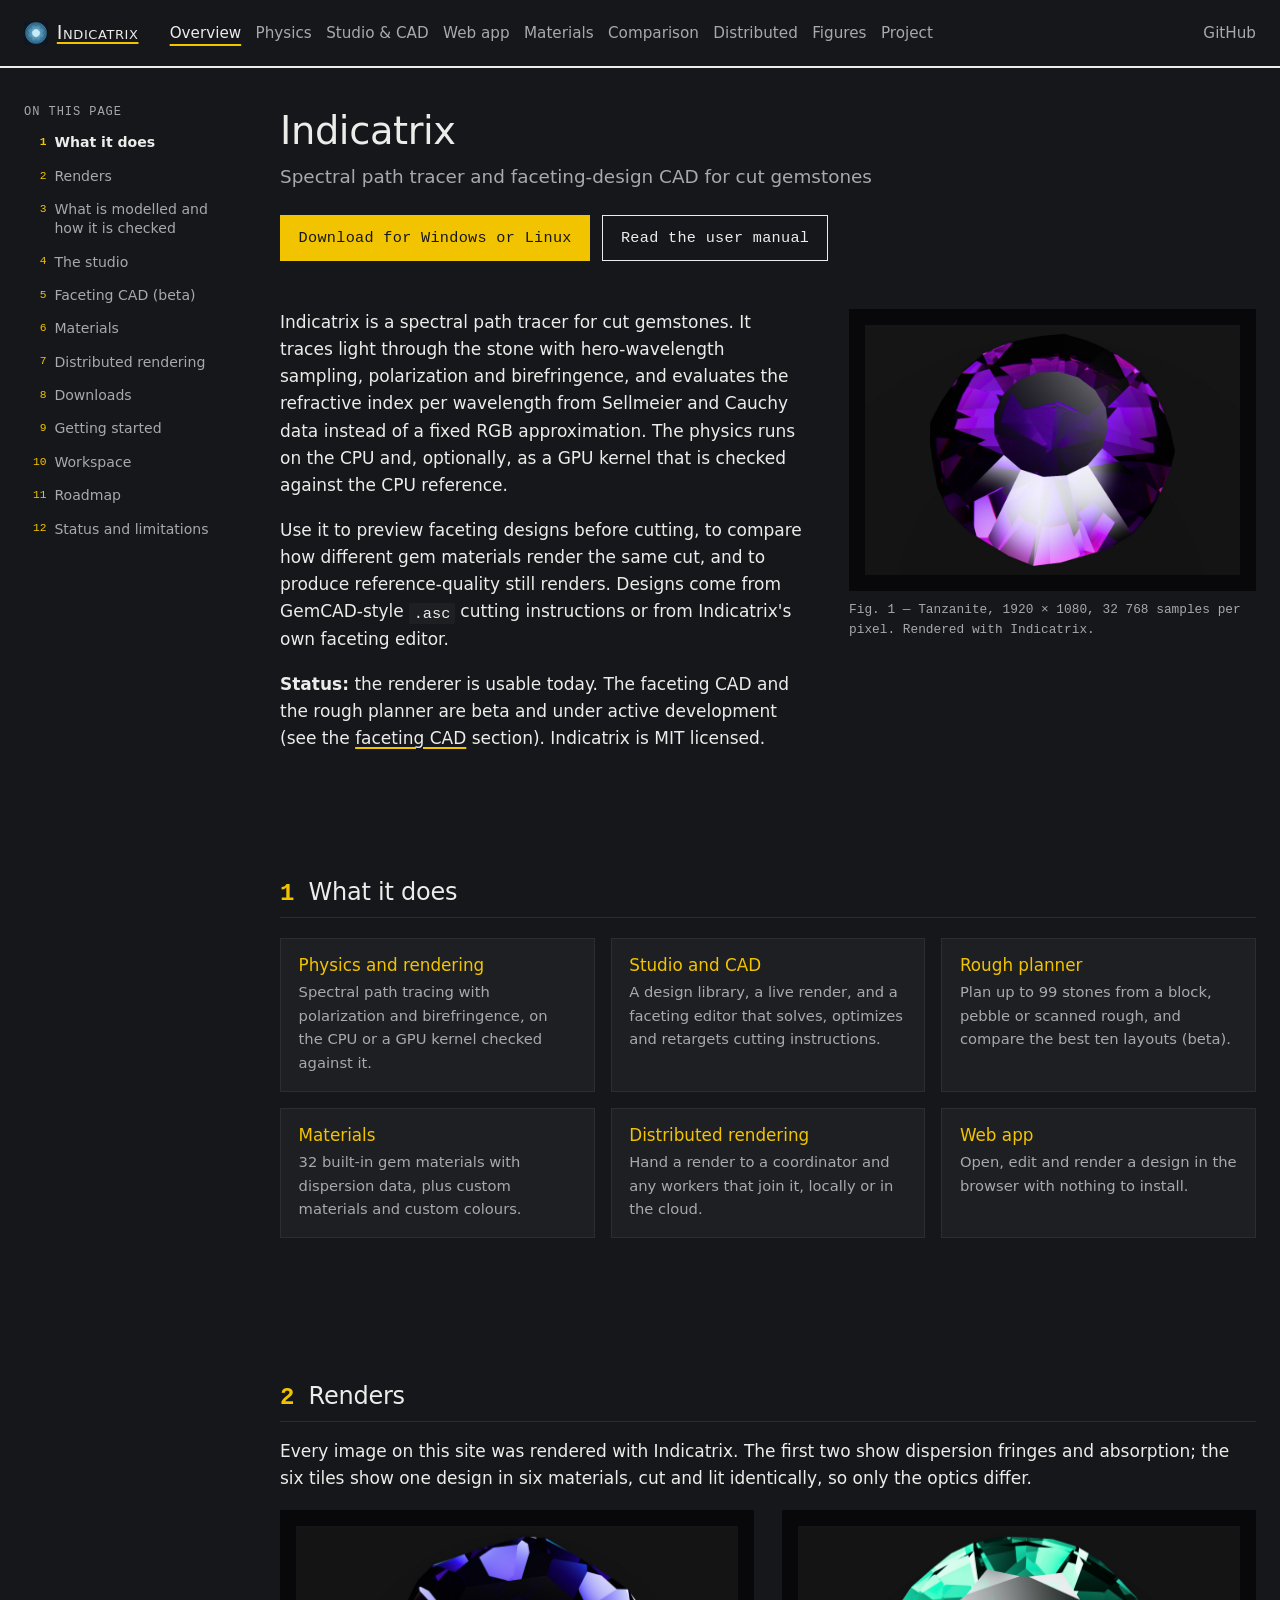
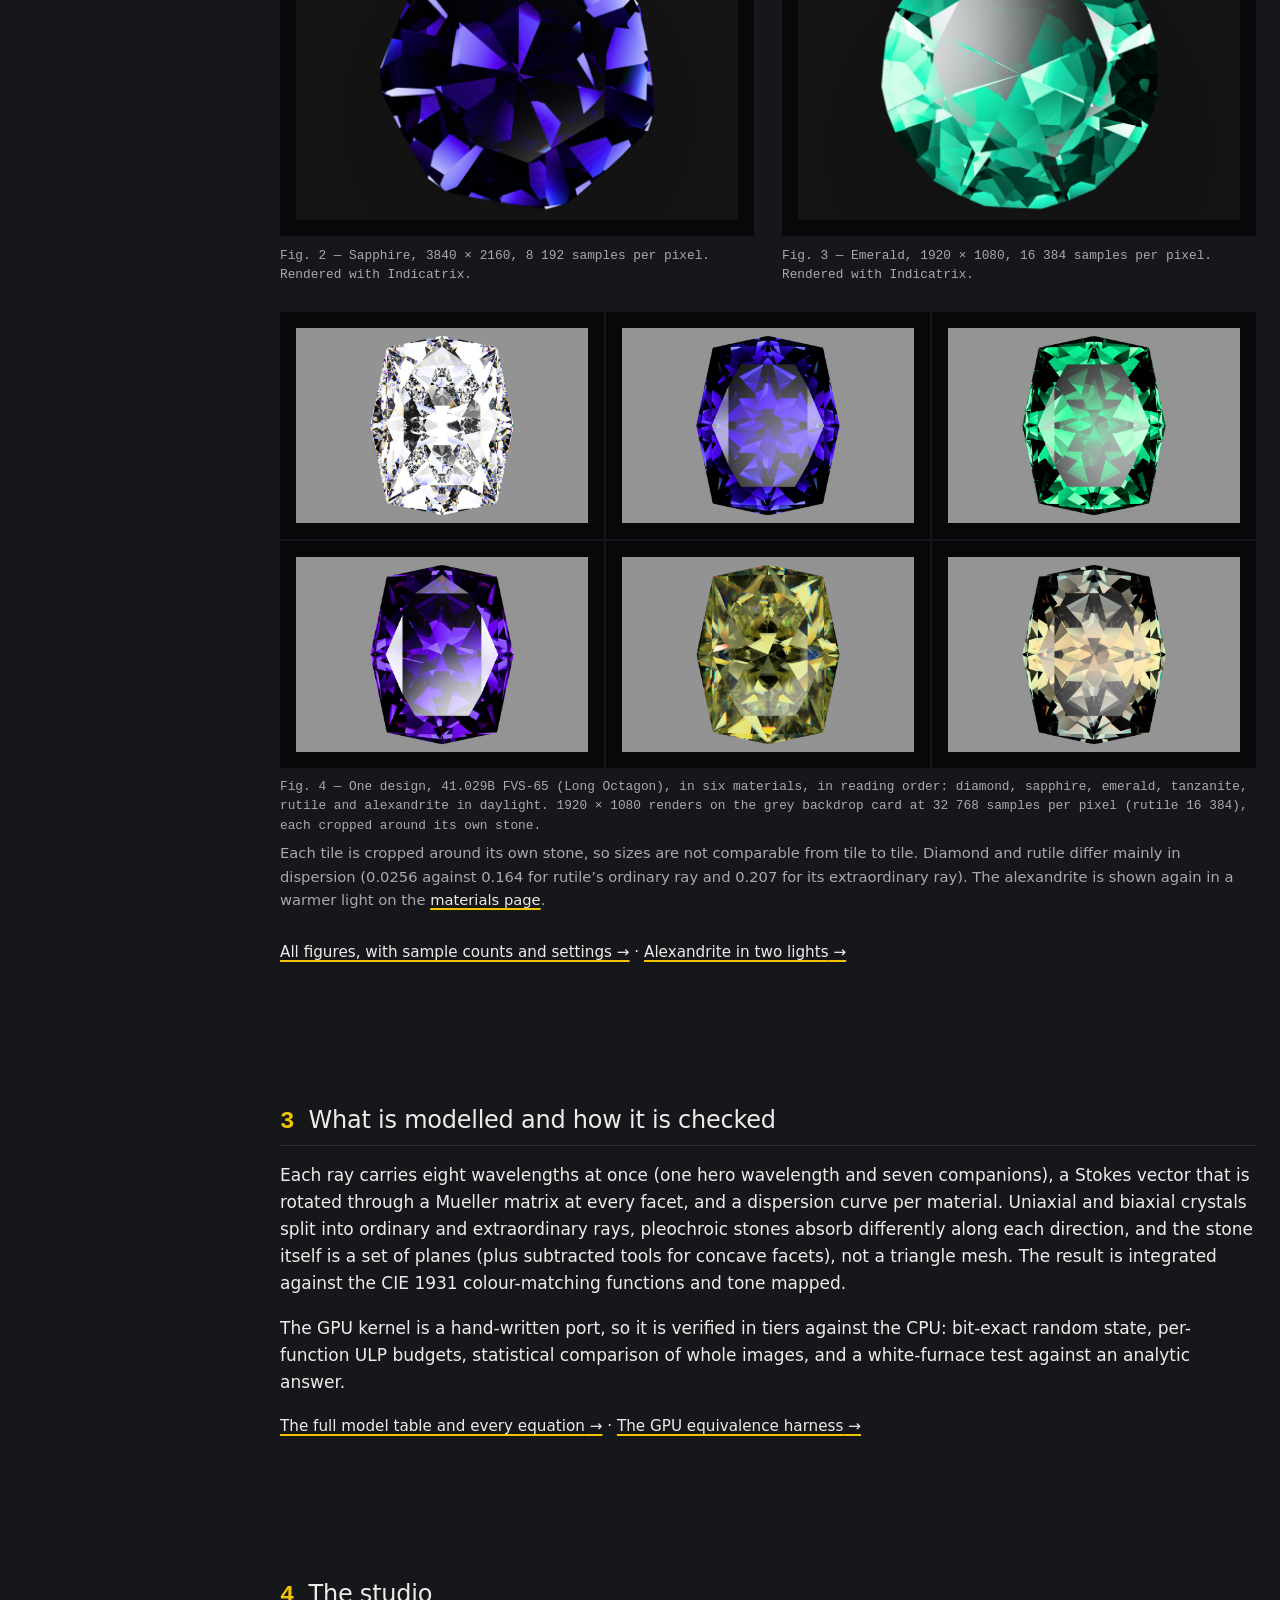
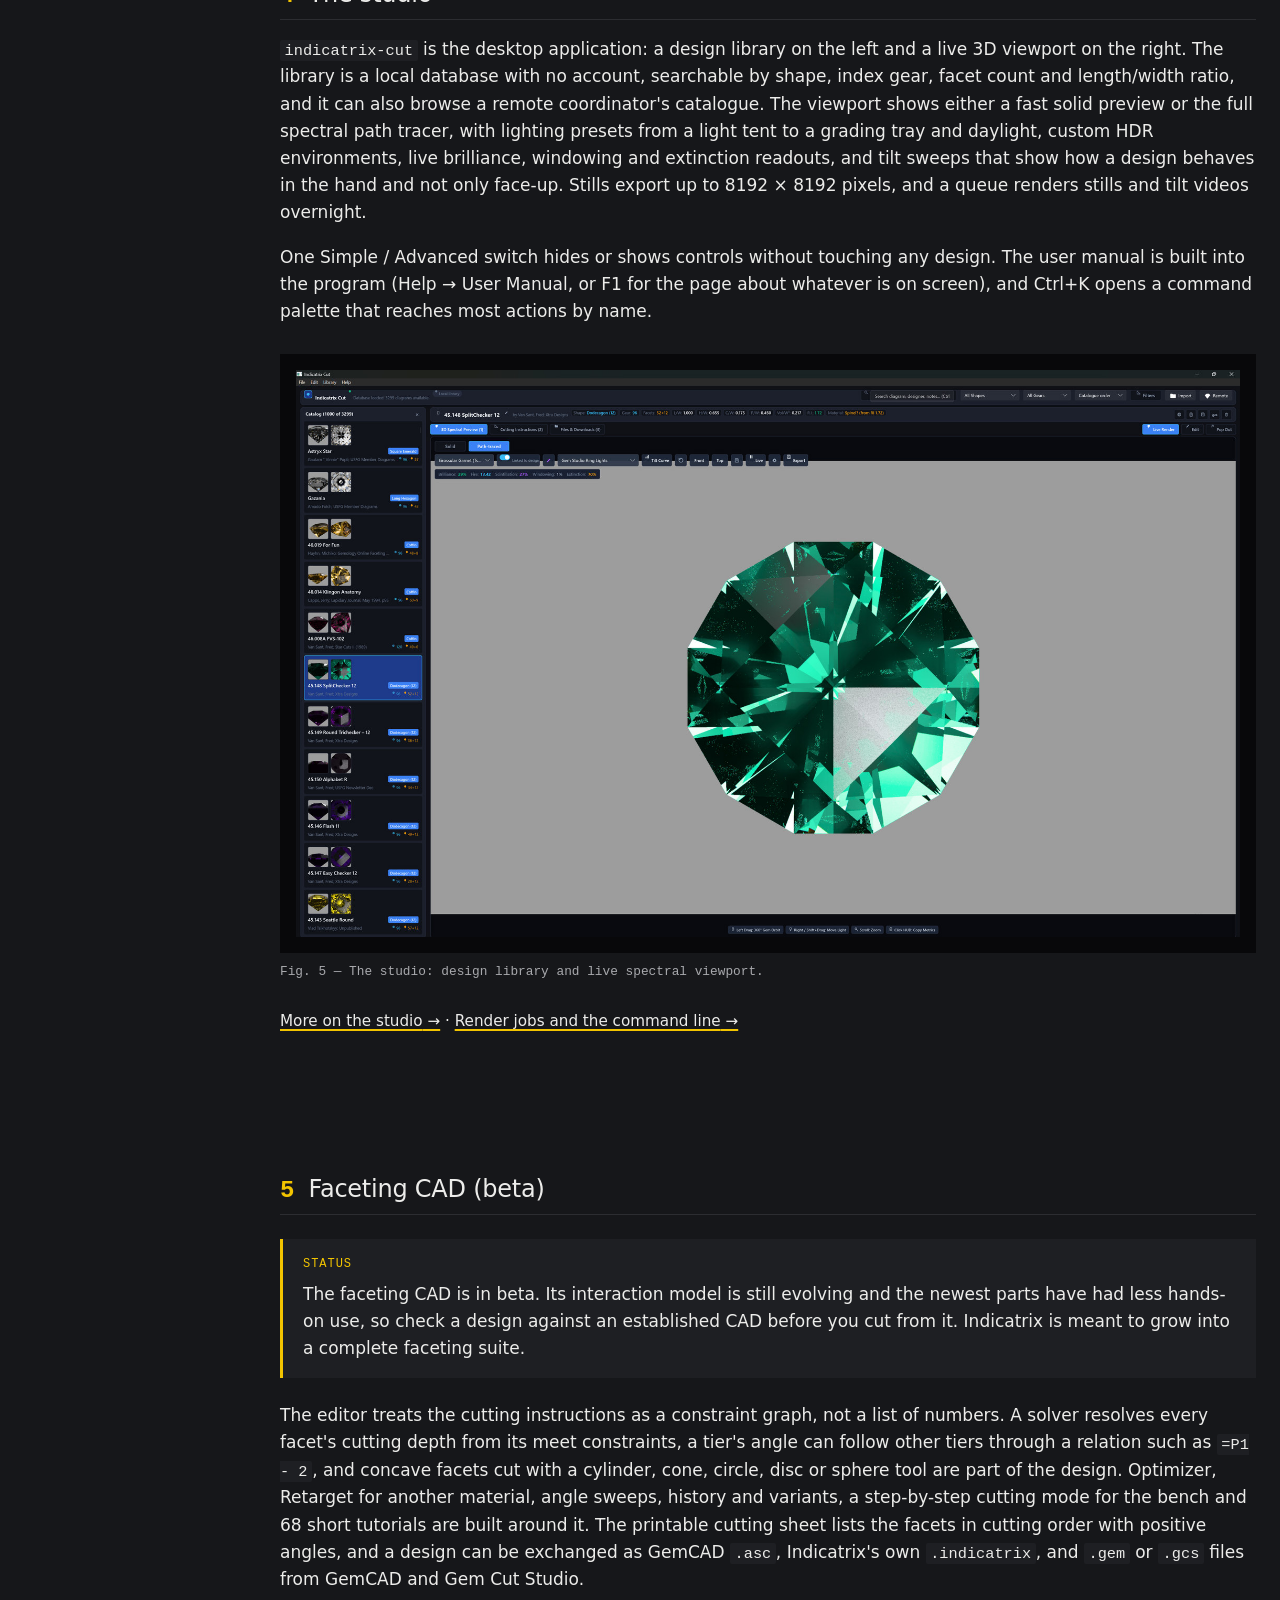
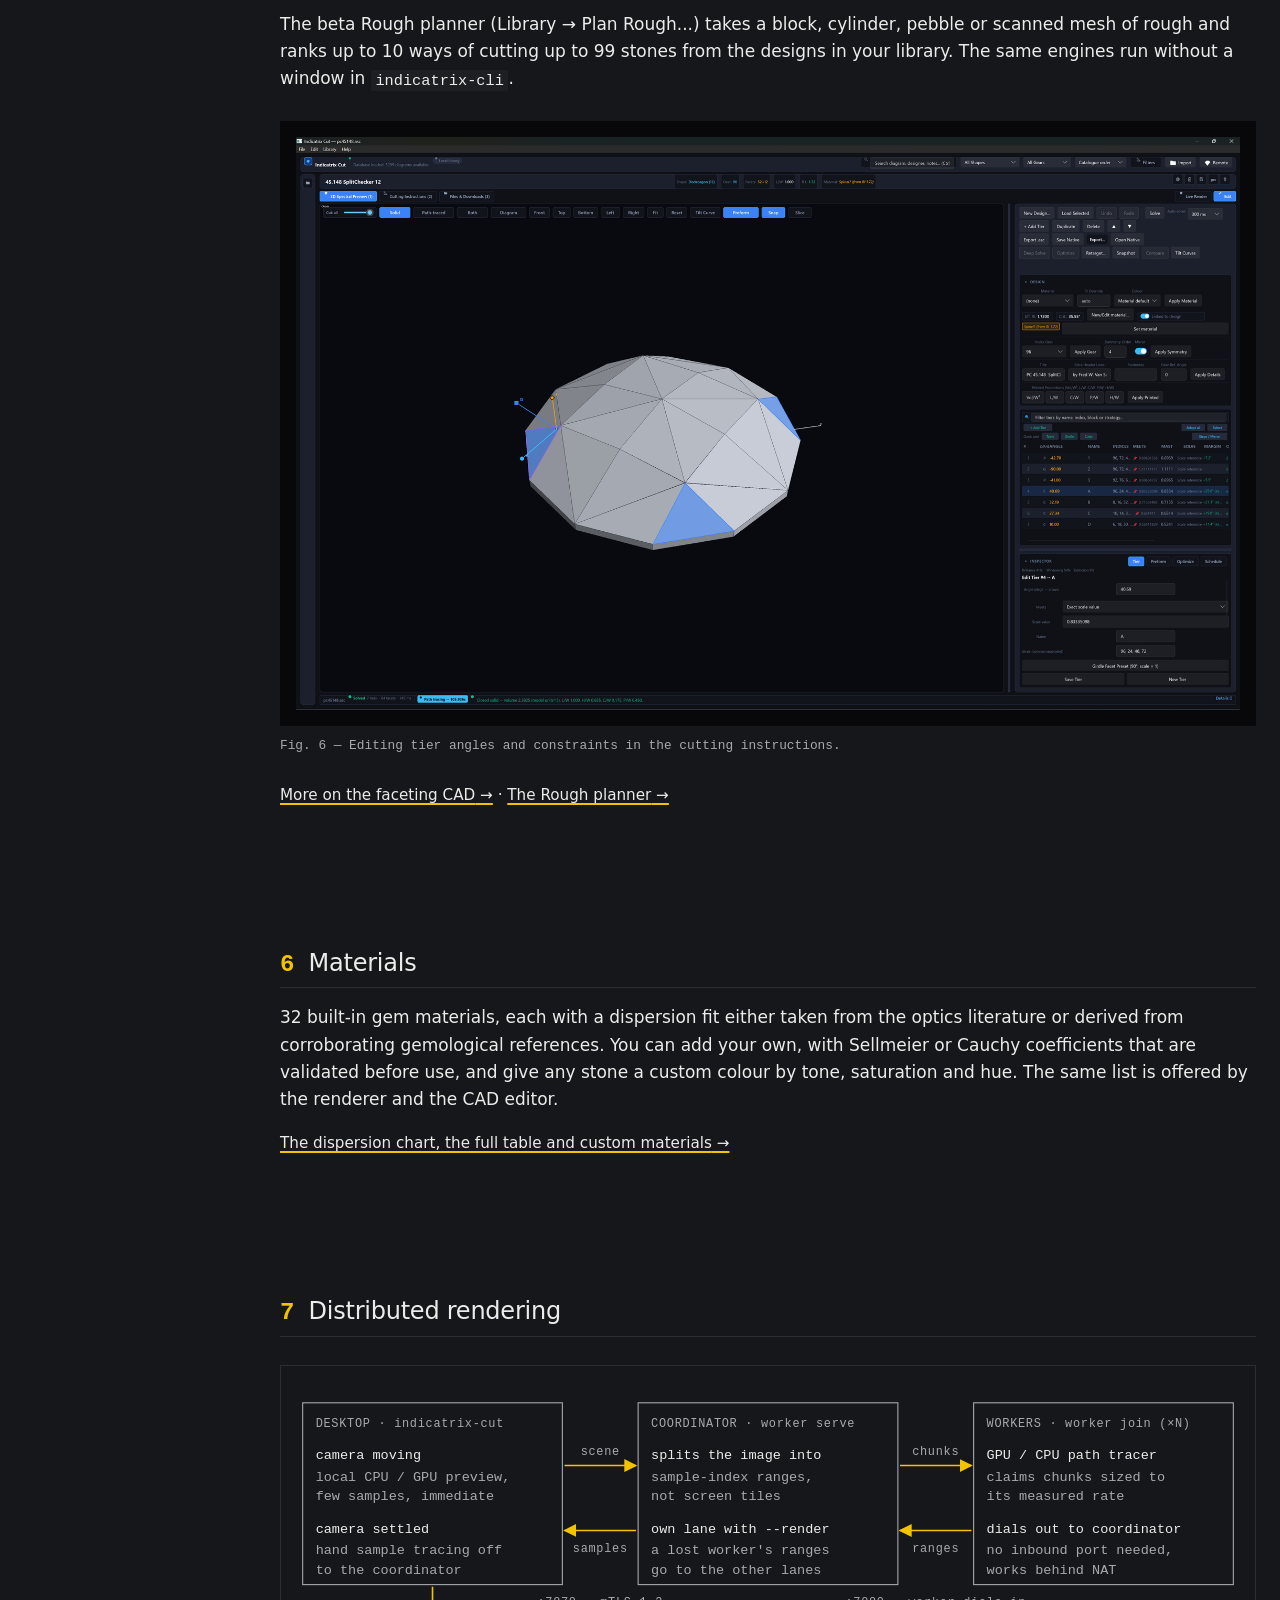
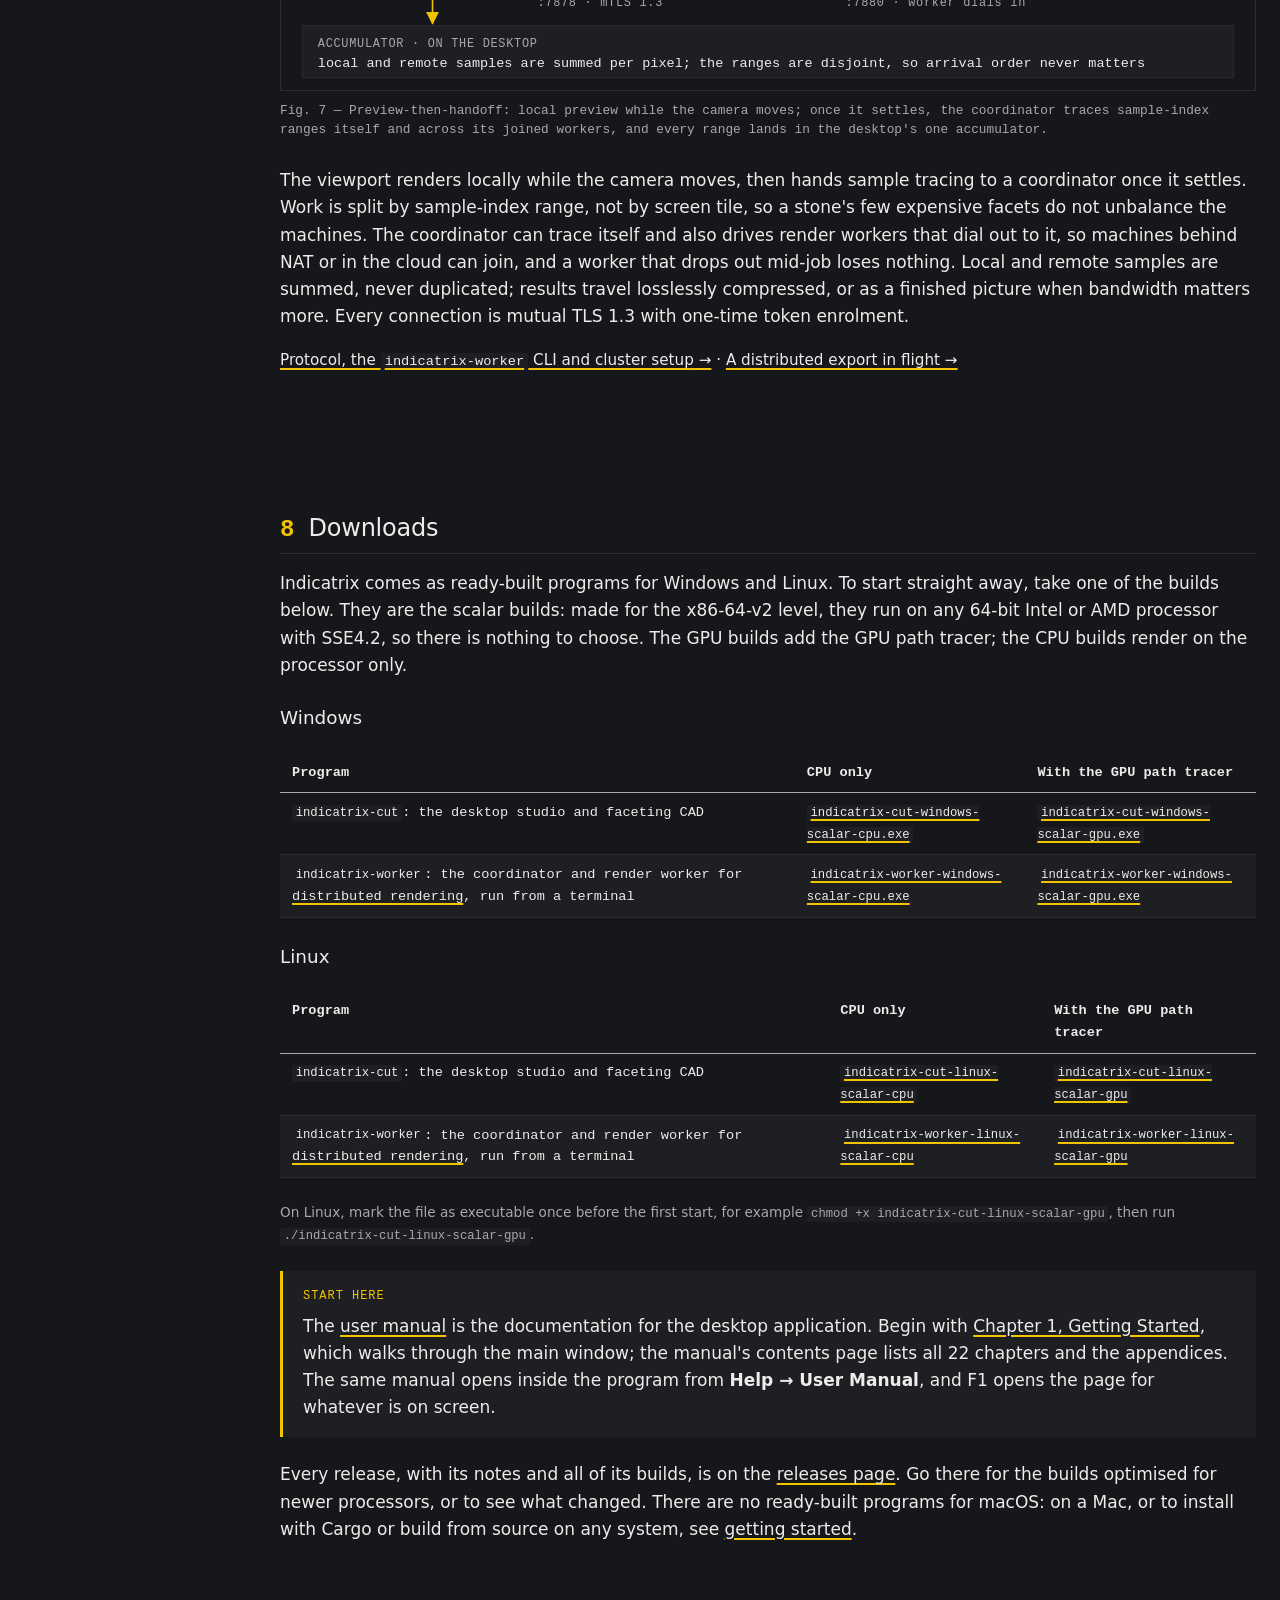
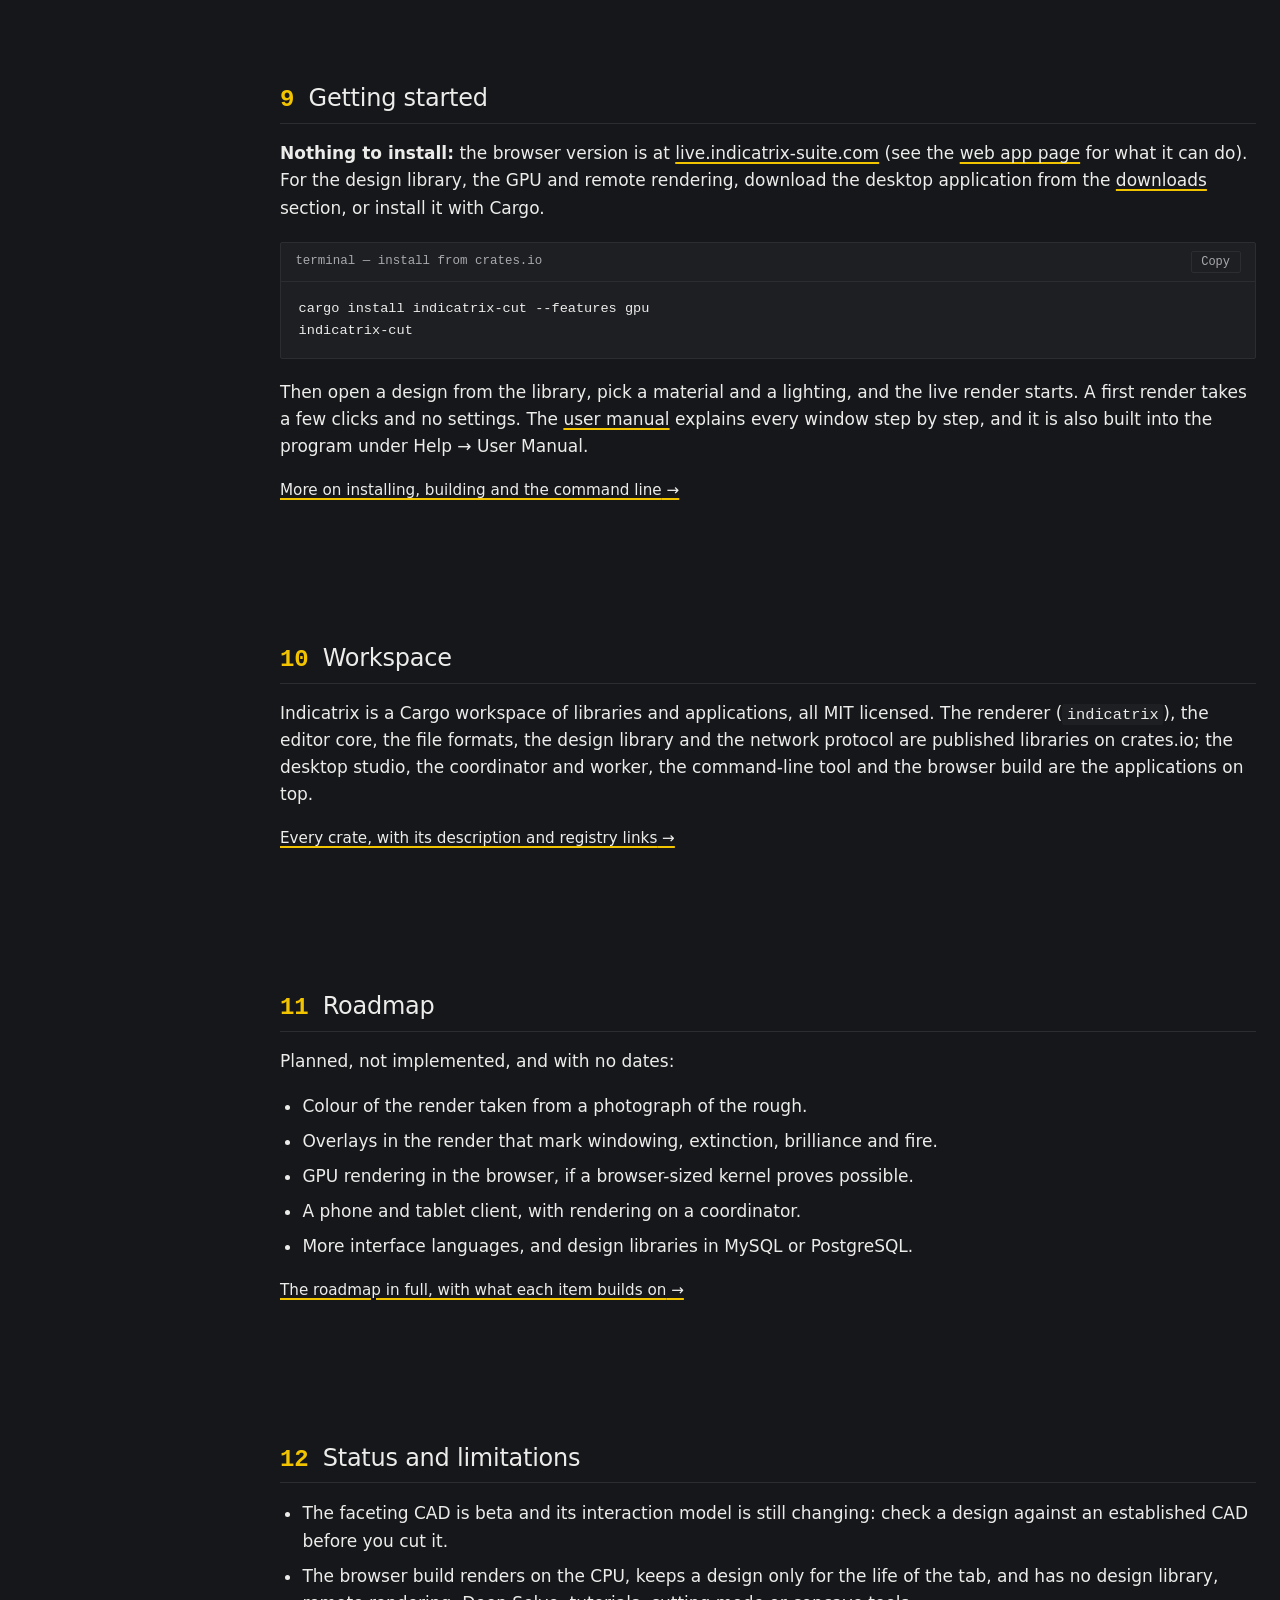
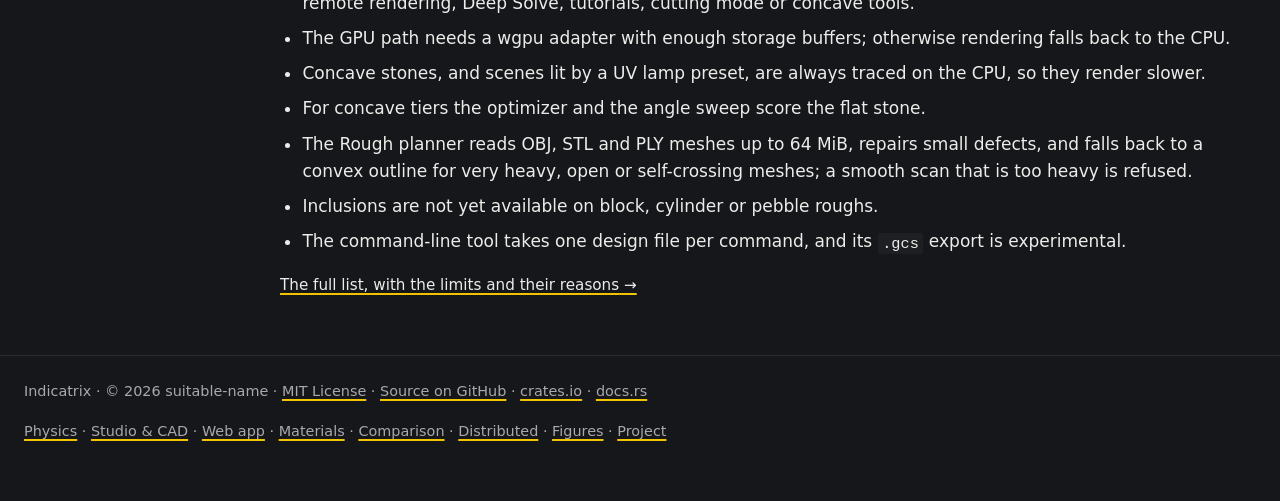
==== commit e55ebe23: "Add files via upload" ====
--- a/index.html
+++ b/index.html
@@ -1,911 +1,472 @@
-<!DOCTYPE html>
-<html lang="en">
-<head>
-<meta charset="UTF-8">
-<meta name="viewport" content="width=device-width, initial-scale=1.0">
-<title>Indicatrix — spectral gemstone path tracer &amp; faceting CAD</title>
-<meta name="description" content="Indicatrix: a spectral gemstone path tracer and faceting-design CAD in Rust. Hero-wavelength sampling, Stokes-Mueller polarization, biaxial crystal optics. MIT licensed. CAD is beta.">
-<link rel="icon" type="image/png" href="assets/images/icon.png">
-<link rel="stylesheet" href="assets/css/style.css">
-</head>
-<body>
-
-<header class="masthead">
-  <div class="container">
-    <a href="index.html" class="brand"><img src="assets/images/icon.png" width="24" height="24" alt="">Indicatrix</a>
-    <nav>
-      <a href="index.html" aria-current="page">Overview</a>
-      <a href="physics.html">Physics</a>
-      <a href="editor.html">Studio &amp; CAD</a>
-      <a href="web.html">Web app</a>
-      <a href="materials.html">Materials</a>
-      <a href="comparison.html">Comparison</a>
-      <a href="distributed.html">Distributed</a>
-      <a href="gallery.html">Figures</a>
-    </nav>
-    <a href="https://github.com/suitable-name/indicatrix" class="gh-link">GitHub</a>
-  </div>
-</header>
-
-<main class="container">
-
-  <div class="page-head">
-    <h1>Indicatrix</h1>
-    <p class="subtitle">Spectral path tracer and faceting-design CAD for cut gemstones</p>
-    <p class="cta-row">
-      <a class="cta" href="#downloads">Download for Windows or Linux</a>
-      <a class="cta cta-secondary" href="https://github.com/suitable-name/indicatrix/tree/main/apps/indicatrix-cut/docs/manual">Read the user manual</a>
-    </p>
-  </div>
-
-  <section class="abstract-grid">
-    <div>
-      <p>
-        Indicatrix is a spectral path tracer: it traces light through cut gemstone
-        geometry using hero-wavelength spectral sampling with polarization and
-        birefringence, evaluating the refractive index per wavelength from
-        Sellmeier and Cauchy dispersion data rather than a fixed RGB
-        approximation. The transport physics runs on the CPU and, optionally,
-        as a GPU compute kernel that is checked against the CPU reference by a
-        tiered equivalence harness.
-      </p>
-      <p>
-        It is built for previewing faceting designs before cutting, comparing
-        how different gem materials render the same cut, and producing
-        reference-quality still renders. Designs come from GemCAD-style
-        <code>.asc</code> cutting instructions or from Indicatrix's own faceting
-        editor.
-      </p>
-      <p>
-        <strong>Status:</strong> the renderer is usable today. The faceting CAD
-        (design editing, solving, optimizing) and the rough planner are beta and under active
-        development — see section 5. Indicatrix is MIT licensed.
-      </p>
-      <p>
-        <strong>Also in the desktop studio:</strong> concave facets cut with
-        tools, tier angles that follow relations such as <code>=P1 - 2</code>,
-        a step-by-step cutting mode, and guided tutorials for each CAD
-        function. A command-line tool, <code>indicatrix-cli</code>, runs the
-        same solver and optimizer without a window. Section 5 describes them
-        and the <a href="editor.html">studio page</a> goes into detail.
-      </p>
-      <p>
-        <strong>In the browser:</strong> a web version runs at
-        <a href="https://live.indicatrix-suite.com">live.indicatrix-suite.com</a>
-        with nothing to install — open or start a design, edit and solve it,
-        and render it on your own CPU cores. It is smaller than the desktop app;
-        the <a href="web.html">web app page</a> lists what it does and does not do yet.
-      </p>
-    </div>
-    <figure class="fig">
-      <a href="assets/images/fig_render_tanzanite.jpg">
-        <img src="assets/images/fig_render_tanzanite.jpg" width="1800" height="1200" alt="Rendered tanzanite gemstone">
-      </a>
-      <figcaption>Fig. 1 — Tanzanite, 1920 × 1080, 32 768 samples per pixel. Rendered with Indicatrix.</figcaption>
-    </figure>
-  </section>
-
-  <section id="modelled">
-    <h2><span class="sec-num">1</span>What is modelled</h2>
-    <table>
-      <thead>
-        <tr><th>Aspect</th><th>Method</th><th>Notes</th></tr>
-      </thead>
-      <tbody>
-        <tr>
-          <td>Sampling</td>
-          <td>Hero-wavelength spectral sampling, 8 channels per path</td>
-          <td>One hero wavelength plus 7 rotated companions per ray (<code>NUM_CHANNELS</code>, <code>crates/indicatrix/src/optics/raytracer/mod.rs</code>)</td>
-        </tr>
-        <tr>
-          <td>Dispersion</td>
-          <td>Sellmeier / Cauchy dispersion per material</td>
-          <td>32 built-in materials, each with a cited or derived fit (<code>crates/indicatrix/src/optics/materials/</code>). A custom material can carry its own Sellmeier or Cauchy coefficients, which are validated before use (<code>optics/dispersion.rs</code>)</td>
-        </tr>
-        <tr>
-          <td>Polarization</td>
-          <td>Stokes vectors and Mueller matrices at every interface</td>
-          <td>Includes total-internal-reflection phase retardation (<code>optics/polarization.rs</code>, <code>optics/birefringence/</code>)</td>
-        </tr>
-        <tr>
-          <td>Anisotropy</td>
-          <td>Uniaxial and biaxial crystal optics</td>
-          <td>Ordinary/extraordinary ray splitting and Poynting walk-off (<code>optics/birefringence/</code>, GPU port in <code>renderer/gpu/transport_check/eigenmodes_uniaxial.rs</code>)</td>
-        </tr>
-        <tr>
-          <td>Absorption</td>
-          <td>Pleochroic, per-direction absorption tensors</td>
-          <td>Beer–Lambert law along the ray chord (<code>optics/raytracer/absorption.rs</code>)</td>
-        </tr>
-        <tr>
-          <td>Geometry</td>
-          <td>Half-space intersection, less convex tool volumes</td>
-          <td>No triangle mesh. Flat facets are planes; a concave facet is a cylinder, cone, sphere or disc tool subtracted from the stone (<code>geometry/plane.rs</code>, <code>simd/slab.rs</code>, <code>geometry/tool.rs</code>, <code>optics/raytracer/intersect_stone.rs</code>)</td>
-        </tr>
-        <tr>
-          <td>Colour</td>
-          <td>CIE 1931 tabulated colour-matching functions to XYZ, then tone mapped</td>
-          <td><code>color/mod.rs</code>, <code>color/gamut.rs</code></td>
-        </tr>
-        <tr>
-          <td>Inclusions</td>
-          <td>Henyey–Greenstein volumetric scattering</td>
-          <td>Optional per-material silk/haze scattering parameters, defined in <code>optics/materials/</code> and consumed by the Henyey–Greenstein estimator in <code>optics/raytracer/scattering/hg.rs</code></td>
-        </tr>
-      </tbody>
-    </table>
-  </section>
-
-  <section id="verification">
-    <h2><span class="sec-num">2</span>Verification</h2>
-    <p>
-      The optional GPU compute kernel is a WGSL port of the same transport
-      physics the CPU path runs. It is checked against the CPU reference by a
-      tiered equivalence harness in <code>crates/indicatrix/src/renderer/gpu</code>:
-      Tier 1 checks bit-exact integer and RNG state; Tier 2 checks individual
-      ported functions (Sellmeier evaluation, Fresnel, ray-plane intersection,
-      and more) against a per-function ULP budget; Tier 3 does a statistical
-      comparison (Welford mean/variance) of full rendered images between the
-      two backends. A separate furnace check drives the same hero-wavelength/
-      CIE-CMF-integration pipeline (no gemstone geometry) against a uniform,
-      wavelength-independent radiance environment and checks that both the
-      CPU reference and the GPU port converge to the analytically computable
-      true value within their own ULP budget.
-    </p>
-    <ul>
-      <li>Tier 1 — bit-exact RNG and integer state (<code>renderer/gpu/rng_check.rs</code>)</li>
-      <li>Tier 2 — per-function ULP budgets (<code>renderer/gpu/ulp.rs</code>)</li>
-      <li>Tier 3 — statistical image comparison, CPU vs. GPU (<code>renderer/gpu/estimator_check/image_comparison.rs</code>)</li>
-      <li>Furnace anchor — CPU/GPU convergence against an analytically-computed target for the CMF-integration pipeline (<code>renderer/gpu/furnace_check.rs</code>)</li>
-      <li>Shader validation — every WGSL unit is parsed with <code>naga</code> in <code>renderer/gpu/shader_validation_tests.rs</code></li>
-      <li>Cross-backend merge — a CPU sample range plus a GPU sample range, merged the production way, checked statistically against an independent CPU reference (<code>renderer/gpu/merge_tests.rs</code>); every backend drops a non-finite sample but still counts it, under one shared rule</li>
-    </ul>
-  </section>
-
-  <section id="renders">
-    <h2><span class="sec-num">3</span>Renders</h2>
-    <div class="fig-grid">
-      <figure class="fig">
-        <a href="assets/images/fig_render_sapphire.jpg">
-          <img src="assets/images/fig_render_sapphire.jpg" width="1800" height="1200" alt="Rendered sapphire gemstone" loading="lazy">
-        </a>
-        <figcaption>Fig. 2 — Sapphire, 3840 × 2160, 8 192 samples per pixel. Rendered with Indicatrix.</figcaption>
-        <p class="fig-note">Look at the dispersion fringes along the crown facet edges — continuous colour, not banded RGB.</p>
-      </figure>
-      <figure class="fig">
-        <a href="assets/images/fig_render_emerald.jpg">
-          <img src="assets/images/fig_render_emerald.jpg" width="1800" height="1200" alt="Rendered emerald gemstone" loading="lazy">
-        </a>
-        <figcaption>Fig. 3 — Emerald, 1920 × 1080, 16 384 samples per pixel. Rendered with Indicatrix.</figcaption>
-        <p class="fig-note">Look at the extinction areas near the pavilion, where the long path through the stone darkens it (Beer&ndash;Lambert absorption along the ray).</p>
-      </figure>
-    </div>
-    <figure class="fig">
-      <a href="assets/images/fig_render_detail.jpg">
-        <img src="assets/images/fig_render_detail.jpg" width="1400" height="900" alt="1:1 pixel crop of the sapphire render" loading="lazy">
-      </a>
-      <figcaption>Fig. 4 — 1:1 pixel crop of the sapphire render (fig. 2). Rendered with Indicatrix.</figcaption>
-      <p class="fig-note">Look at the per-pixel noise level at this sample count — no denoiser applied.</p>
-    </figure>
-    <figure class="fig">
-      <div class="fig-grid-auto" style="grid-template-columns: repeat(auto-fit, minmax(260px, 1fr))">
-        <a href="assets/images/fig_fvs_diamond.jpg"><img src="assets/images/fig_fvs_diamond.jpg" width="900" height="600" alt="41.029B FVS-65 (Long Octagon) rendered as diamond" loading="lazy"></a>
-        <a href="assets/images/fig_fvs_sapphire.jpg"><img src="assets/images/fig_fvs_sapphire.jpg" width="900" height="600" alt="The same design rendered as sapphire" loading="lazy"></a>
-        <a href="assets/images/fig_fvs_emerald.jpg"><img src="assets/images/fig_fvs_emerald.jpg" width="900" height="600" alt="The same design rendered as emerald" loading="lazy"></a>
-        <a href="assets/images/fig_fvs_tanzanite.jpg"><img src="assets/images/fig_fvs_tanzanite.jpg" width="900" height="600" alt="The same design rendered as tanzanite" loading="lazy"></a>
-        <a href="assets/images/fig_fvs_rutile.jpg"><img src="assets/images/fig_fvs_rutile.jpg" width="900" height="600" alt="The same design rendered as rutile" loading="lazy"></a>
-        <a href="assets/images/fig_fvs_alexandrite_day.jpg"><img src="assets/images/fig_fvs_alexandrite_day.jpg" width="900" height="600" alt="The same design rendered as alexandrite in daylight" loading="lazy"></a>
-      </div>
-      <figcaption>Fig. 5 &mdash; One design, 41.029B FVS-65 (Long Octagon), in six materials, in reading order: diamond, sapphire, emerald, tanzanite, rutile and alexandrite in daylight. 1920 &times; 1080 renders on the grey backdrop card at 32&nbsp;768 samples per pixel (rutile 16&nbsp;384), each cropped around its own stone.</figcaption>
-      <p class="fig-note">Each tile is cropped around its own stone, so sizes are not comparable from tile to tile. Diamond and rutile differ mainly in dispersion (0.0256 against 0.164 for rutile&rsquo;s ordinary ray and 0.207 for its extraordinary ray). The alexandrite is shown again in a warmer light on the <a href="materials.html#alexandrite-case">materials page</a>.</p>
-    </figure>
-  </section>
-
-  <section id="studio">
-    <h2><span class="sec-num">4</span>The studio</h2>
-    <p>
-      <code>indicatrix-cut</code> is the desktop application: a design library
-      on the left, a live 3D viewport on the right. The library is a local
-      SQLite database (no account) searchable by shape, index gear, facet
-      count, and length/width ratio; it can also switch to browsing the
-      remote coordinator's design catalogue over the same network connection
-      used for render offload (see section 7). From the same library, the beta
-      Rough planner (Library &rarr; Plan Rough...) ranks up to 10 ways of cutting
-      a block, cylinder, pebble or scanned mesh of rough, with edge, corner and face
-      cuts, into up to 99 stones (section 5).
-    </p>
-    <p>
-      The viewport renders either a fast solid preview or the full path
-      tracer, with orbit camera controls, material selection, lighting
-      presets, and support for loading custom HDR environment maps. Fifteen
-      lighting presets span six environment models — an analytic studio rig
-      (in five moods, and carrying two ultraviolet lamps), a grading tray, a
-      jewellery light tent (with shop, window and white-tray variants), a
-      daylight sky with and without a real 0.27° sun, and a green/red/blue
-      contrast view in the style of an ASET scope — and a
-      backdrop card can be placed behind the stone without the stone's own
-      optics ever seeing it (see the <a href="physics.html#environment">physics
-      page</a>). Master
-      stills export up to 8192 × 8192 pixels at up to 32 768 samples per pixel
-      (<code>MAX_EXPORT_DIM</code>, <code>MAX_EXPORT_SPP</code> in
-      <code>apps/indicatrix-cut/src/bridge/export_thread/params.rs</code>).
-      If the GPU compute path loses its device mid-session, the viewport
-      re-acquires it once and retries the same frame; if that also fails it
-      falls back to the CPU tracer for the rest of the session with a
-      visible status message, rather than freezing. A Color control in the
-      Live Render toolbar shows the stone in another colour without making a
-      custom material; its Custom colour entry opens an editor with Tone,
-      Saturation and Hue sliders (lightness, chroma and hue in the L*C*h
-      colour space).
-    </p>
-    <p>
-      The interface has one global Simple / Advanced switch that hides or
-      shows controls without changing any design, and a Preferences dialog
-      for the interface scale, a high-contrast theme and larger drag handles.
-      The user manual is built into the program (Help &rarr; User Manual),
-      many panels have a <strong>?</strong> button that opens the matching
-      section, and a command palette on Ctrl+K reaches most actions by name.
-      A fresh installation starts in Simple (see the
-      <a href="editor.html#interface">studio page</a>).
-    </p>
-    <figure class="fig">
-      <a href="assets/images/fig_studio_main.jpg">
-        <img src="assets/images/fig_studio_main.jpg" width="1800" height="1081" alt="Indicatrix studio main window: design library and path-traced live render" loading="lazy">
-      </a>
-      <figcaption>Fig. 6 — The studio: design library and live spectral viewport.</figcaption>
-    </figure>
-    <div class="fig-grid" style="--fig-cols: 1fr 1.19fr">
-      <figure class="fig">
-        <a href="assets/images/fig_tilt_curve.png">
-          <img src="assets/images/fig_tilt_curve.png" width="1452" height="1096" alt="Tilt Performance Curve Analysis dialog" loading="lazy">
-        </a>
-        <figcaption>Fig. 7 — Tilt performance sweep: 181 points across 4 camera azimuths (0°, 45°, 90°, 135°).</figcaption>
-      </figure>
-      <figure class="fig">
-        <a href="assets/images/fig_solid_view.png">
-          <img src="assets/images/fig_solid_view.png" width="1800" height="1126" alt="Solid inspection view of a faceted stone" loading="lazy">
-        </a>
-        <figcaption>Fig. 8 — Solid inspection view: facet picking against the cutting instructions.</figcaption>
-      </figure>
-    </div>
-    <figure class="fig fig-portrait" style="--fig-max: 640px">
-      <a href="assets/images/fig_settings.png">
-        <img src="assets/images/fig_settings.png" width="1187" height="1428" alt="Render settings dialog" loading="lazy">
-      </a>
-      <figcaption>Fig. 9 — Render and optics settings.</figcaption>
-    </figure>
-  </section>
-
-  <section id="cad">
-    <h2><span class="sec-num">5</span>Faceting CAD (beta)</h2>
-    <div class="status">
-      <span class="status-label">STATUS</span>
-      <p>
-        The faceting CAD is in beta. Solving runs on a background solve
-        service with real mid-solve cancellation and a progress-tracked
-        activity list, new designs are guided by a template gallery, an
-        in-app worked example and 68 short tutorials, and results carry
-        stale badges when they no longer match the current design — but
-        the editor's interaction model is still evolving, and while it is in
-        beta results should be checked against a conventional CAD before
-        cutting.
-      </p>
-    </div>
-    <figure class="fig">
-      <a href="assets/images/fig_cad_edit.png">
-        <img src="assets/images/fig_cad_edit.png" width="1800" height="1093" alt="Edit mode: solid view with a selected facet, tier table and tier inspector" loading="lazy">
-      </a>
-      <figcaption>Fig. 10 — Editing tier angles and constraints in the cutting instructions.</figcaption>
-    </figure>
-    <figure class="fig">
-      <a href="assets/images/fig_cad_diagram.png">
-        <img src="assets/images/fig_cad_diagram.png" width="1800" height="988" alt="Diagram view: crown, pavilion and profile panels beside the tier table" loading="lazy">
-      </a>
-      <figcaption>Fig. 11 — The faceting diagram, with meet points resolved by the solver.</figcaption>
-    </figure>
-    <figure class="fig">
-      <a href="assets/images/fig_cutting_schedule.png">
-        <img src="assets/images/fig_cutting_schedule.png" width="916" height="664" alt="Cutting instructions table" loading="lazy">
-      </a>
-      <figcaption>Fig. 12 — The cutting instructions: facet, angle and index-gear positions per step.</figcaption>
-    </figure>
-    <p>
-      The cutting instructions are treated as a constraint graph rather than a static
-      list of numbers. The meet-point solver (<code>crates/indicatrix/src/geometry/meet_solver</code>)
-      resolves each facet's cutting depth from its meet constraints in
-      dependency order, and can anchor an otherwise-unconstrained schedule
-      against a design's own printed <code>C/W</code>/<code>P/W</code>
-      proportions (<code>meet_solver/anchors.rs</code>). A tier's angle can
-      also follow other tiers' angles through a
-      <a href="editor.html#relations">relation</a> such as
-      <code>=P1 - 2</code>, stored in the design and kept true when the tiers
-      it reads change (<code>design/relation.rs</code>). On top of the solver,
-      <code>indicatrix-cut-core</code> provides rough preforms
-      (<code>preform.rs</code>), a coordinate-search angle optimizer
-      (<code>optimize/</code>) with objective presets, per-tier angle ranges
-      and ranked candidates, and manufacturability checks — vanishing or
-      undersized facets, gear-quantization errors, out-of-order meets
-      (<code>manufacturability/</code>). Designs round-trip through GemCAD
-      <code>.asc</code> import/export and Indicatrix's own
-      self-contained <code>.indicatrix</code> design file (text in TOML syntax with a
-      versioned header; the older <code>.indicatrix.toml</code> sidecar still opens)
-      (<code>crates/indicatrix-formats/src/native</code>), which preserves
-      constraints, preforms, tier relations and concave tiers that a plain
-      <code>.asc</code> file cannot express. A file is written as format
-      version 2 only when it has concave tiers and as version 3 only when a
-      tier has a relation, so every other file is unchanged; an
-      <code>.asc</code> export writes a relation as its current angle and a
-      concave tier as two footnotes. The file also carries descriptive metadata (title, designer,
-      source, notes, tags, licence, dates, an id) and attachments that cannot be
-      recomputed (a PDF, the original <code>.gem</code> or <code>.asc</code>, a
-      diagram image); derived values such as ratios, volume, facet counts, the
-      angle table, previews and tilt curves are recomputed on import. Two further formats import and open directly, converted to
-      <code>.asc</code> cutting instructions: <code>.gcs</code> (Gem Cut Studio),
-      read per the file description in that program's 1.1 manual and checked
-      against 59 real files, with an experimental writer; and <code>.gem</code>
-      (GemCAD's own binary save format, which has no published specification),
-      whose geometry — every facet plane, tier, name and cutting note, plus gear,
-      symmetry and refractive index — is decoded from the binary and verified
-      against a corpus of 254 files. Neither reader is affiliated with or
-      endorsed by those tools' authors. See the
-      <a href="comparison.html#interop">file-format table</a>.
-    </p>
-    <p>
-      For a cutter at the machine, the cutting instructions double as a printable
-      cutting sheet: each solved mast converts to a real cutting depth and an
-      unsigned dial reading in millimetres, cheater/azimuth offsets are applied
-      to the printed geometry so the sheet matches what the solid view and
-      tracer show, and a facet can target a girdle thickness or table width in
-      millimetres directly instead of a dimensionless mast
-      (<code>indicatrix-cut-core/src/cutting_sheet/</code>,
-      <code>design/targets.rs</code>). Every tier keeps a stable id across
-      edits and file round trips, and the preform module reports volumetric
-      yield and an estimated carat weight from the rough
-      (<code>yield_metrics/</code>). Beyond a single design, the beta
-      <em>Rough planner</em> (Library &rarr; Plan Rough...) takes a block,
-      cylinder, pebble or scanned mesh of rough, with edge, corner and face cuts,
-      in its own window and plans across the whole design library, or the current
-      filter: it ranks up to 10 layouts of up to 99 stones by total carats, fitting
-      a single stone exactly with its real outline in any orientation and several
-      stones with a sawing plan of slabs, bars and pieces
-      (<code>rough_plan/</code>; see the
-      <a href="editor.html#rough-planner">studio page</a>). A scanned or
-      irregular rough can be imported as an OBJ, STL or PLY mesh in the unit
-      you choose. A closed mesh may be non-convex, with notches and hollows: no
-      stone is placed in air, and the mesh volume is the rough's volume. Stones
-      keep clear of the inclusions you add as closed meshes. A design's concave cuts count in its volume, carat and yield.
-      See the <a href="editor.html">studio page</a>
-      for the guidance UI (empty-state cards, a template gallery, an in-app
-      worked example, tutorials, and a keyboard-shortcut overlay) built around this
-      workflow.
-    </p>
-    <figure class="fig">
-      <a href="assets/images/fig_rough_planner_result.jpg">
-        <img src="assets/images/fig_rough_planner_result.jpg" width="1800" height="1305" alt="Rough Planner result: eight stones drawn inside the rough and the result card" loading="lazy">
-      </a>
-      <figcaption>Fig. 13 — The Rough planner: the selected layout cuts eight stones of four designs from a 14 × 38 × 9 mm sapphire block, drawn in their saw pieces, with each design's weight, size and orientation in the card.</figcaption>
-    </figure>
-    <p>
-      The desktop studio has several more parts built for people who cut at
-      the bench. The <a href="editor.html">studio page</a> describes each one.
-    </p>
-    <ul>
-      <li><strong><a href="editor.html#concave">Concave facets</a>.</strong> A concave tier is cut with a tool instead of a flat lap: a cylinder, cone, circle, disc or sphere (<code>CYL</code>, <code>CON</code>, <code>CIR</code>, <code>DSC</code>, <code>SPH</code>). It is written on two lines of the cutting sheet, one for the facet and one for the tool. The solid view, the diagram, the optical metrics and the render show the stone with every tool's cut removed. The tools are convex volumes subtracted from the flat stone (<code>geometry/tool.rs</code>). The path tracer runs such a stone on the CPU, because the GPU kernels do not know about tools.</li>
-      <li><strong><a href="editor.html#cutting-mode">Cutting mode</a>.</strong> The cutting instructions shown one step per page for the bench: the angle in large figures, the indices on an index wheel and the stone as it looks after that step. Steps and single indices are ticked off. The marks are kept in the library, filed under the design, and are not written into the design file.</li>
-      <li><strong><a href="editor.html#tutorials">Guided tutorials</a>.</strong> 68 short tutorials, one for each CAD function, plus the worked example and a welcome tour. A tutorial outlines the control each step is about and moves on when the goal is reached. <em>Build this Design</em> turns a library design into a lesson that rebuilds it step by step.</li>
-      <li><strong>Checks, <a href="editor.html#history-variants">history</a> and sweeps.</strong> A Good / Check / Problem badge in the status strip, with a plain sentence for each reason and a one-click fix where a safe one exists. A History tab with a picture of every step and named variants of a design. An angle sweep that tries one tier over a range of angles and tabulates the figures. An Edit as Text view of the design as <code>.asc</code> text.</li>
-      <li><strong>Command line.</strong> <code>indicatrix-cli</code> runs the same solver, optimizer, retarget gate and sweep without a window or a GPU (section 9).</li>
-    </ul>
-  </section>
-
-  <section id="materials">
-    <h2><span class="sec-num">6</span>Materials</h2>
-    <p>
-      Indicatrix ships 32 built-in gem materials in
-      <code>crates/indicatrix/src/optics/materials/</code>, each with a
-      dispersion fit either transcribed from a primary optical-constants
-      paper or derived from corroborated gemological reference values (the
-      source code documents which, per material). The same 32 materials,
-      plus any custom material you save in the desktop studio, are offered
-      by both the renderer's material picker and the CAD editor's design
-      settings, so a species available in one is available in the other.
-      The chart below evaluates a subset of these dispersion curves live in
-      your browser (for a uniaxial material, the ordinary ray); the full
-      table, how the pickers are built, and how an imported design's
-      material is inferred (and flagged as a guess) are on the
-      <a href="materials.html">materials page</a>.
-    </p>
-
-    <div class="chart-box">
-      <div class="chart-controls" id="materialChips">
-        <button class="material-chip" data-material="diamond" aria-pressed="true">Diamond</button>
-        <button class="material-chip" data-material="sapphire">Sapphire</button>
-        <button class="material-chip" data-material="alexandrite">Alexandrite</button>
-        <button class="material-chip" data-material="emerald">Emerald</button>
-        <button class="material-chip" data-material="moissanite">Moissanite</button>
-        <button class="material-chip" data-material="zircon">Zircon</button>
-        <button class="material-chip" data-material="tanzanite">Tanzanite</button>
-        <button class="material-chip" data-material="demantoid">Demantoid</button>
-        <button class="material-chip" data-material="rutile">Rutile</button>
-      </div>
-      <canvas id="dispersionCanvas"></canvas>
-      <noscript><p class="noscript-note">JavaScript is required to draw this chart.</p></noscript>
-      <dl class="deflist chart-readout">
-        <dt>Material</dt><dd id="matName">Diamond (C)</dd>
-        <dt>Crystal system</dt><dd id="matCrystal">Cubic (Isotropic)</dd>
-        <dt>Optical character</dt><dd id="matCharacter">Isotropic</dd>
-        <dt>n_D (589 nm)</dt><dd id="matRi">2.4173</dd>
-        <dt>Dispersion (n_F − n_C)</dt><dd id="matDispersion">0.0256</dd>
-        <dt>Abbe number (V_d)</dt><dd id="matAbbe">55.3</dd>
-        <dt>Birefringence (Δn)</dt><dd id="matBirefringence">0.0000 (none)</dd>
-        <dt>Specific gravity</dt><dd id="matSg">3.52</dd>
-      </dl>
-      <p class="fig-note" id="matDesc">Exceptional brilliance and adamantine luster with intense fire. The reference isotropic gemstone.</p>
-    </div>
-  </section>
-
-  <section id="distributed">
-    <h2><span class="sec-num">7</span>Distributed rendering</h2>
-    <figure class="fig diagram-fig">
-<svg class="diagram" viewBox="0 0 900 300" role="img" aria-labelledby="handoff-title" xmlns="http://www.w3.org/2000/svg">
-  <title id="handoff-title">Preview-then-handoff: the desktop renders a local preview while the camera moves, then hands sample tracing to a coordinator, which traces sample-index ranges itself (with --render) and across the render workers that have joined it; every range is summed into the desktop's one accumulator.</title>
-  <style>
-    .diagram text { font-family: ui-monospace, "Cascadia Mono", "SF Mono", Consolas, "Liberation Mono", monospace; font-size: 12.5px; fill: var(--ink); }
-    .diagram .lbl { font-size: 11px; fill: var(--ink-2); letter-spacing: 0.06em; }
-    .diagram .muted { fill: var(--ink-2); }
-    .diagram .box { fill: none; stroke: var(--ink-2); stroke-width: 1; }
-    .diagram .bar { fill: var(--paper-2); stroke: var(--rule); stroke-width: 1; }
-    .diagram .arrow { fill: none; stroke: var(--accent); stroke-width: 1.5; }
-    .diagram .head { fill: var(--accent); }
-  </style>
-  <defs>
-    <marker id="ah" viewBox="0 0 10 10" refX="9" refY="5" markerWidth="8" markerHeight="8" orient="auto-start-reverse">
-      <path class="head" d="M 0 0 L 10 5 L 0 10 z"/>
-    </marker>
-  </defs>
-
-  <rect class="box" x="20" y="34" width="240" height="168"/>
-  <text class="lbl" x="32" y="56">DESKTOP · indicatrix-cut</text>
-  <text x="32" y="86">camera moving</text>
-  <text class="muted" x="32" y="106">  local CPU / GPU preview,</text>
-  <text class="muted" x="32" y="124">  few samples, immediate</text>
-  <text x="32" y="154">camera settled</text>
-  <text class="muted" x="32" y="174">  hand sample tracing off</text>
-  <text class="muted" x="32" y="192">  to the coordinator</text>
-
-  <rect class="box" x="330" y="34" width="240" height="168"/>
-  <text class="lbl" x="342" y="56">COORDINATOR · worker serve</text>
-  <text x="342" y="86">splits the image into</text>
-  <text class="muted" x="342" y="106">  sample-index ranges,</text>
-  <text class="muted" x="342" y="124">  not screen tiles</text>
-  <text x="342" y="154">own lane with --render</text>
-  <text class="muted" x="342" y="174">  a lost worker's ranges</text>
-  <text class="muted" x="342" y="192">  go to the other lanes</text>
-
-  <rect class="box" x="640" y="34" width="240" height="168"/>
-  <text class="lbl" x="652" y="56">WORKERS · worker join (×N)</text>
-  <text x="652" y="86">GPU / CPU path tracer</text>
-  <text class="muted" x="652" y="106">  claims chunks sized to</text>
-  <text class="muted" x="652" y="124">  its measured rate</text>
-  <text x="652" y="154">dials out to coordinator</text>
-  <text class="muted" x="652" y="174">  no inbound port needed,</text>
-  <text class="muted" x="652" y="192">  works behind NAT</text>
-
-  <path class="arrow" d="M 262 92 H 328" marker-end="url(#ah)"/>
-  <text class="lbl" x="295" y="82" text-anchor="middle">scene</text>
-  <path class="arrow" d="M 328 152 H 262" marker-end="url(#ah)"/>
-  <text class="lbl" x="295" y="172" text-anchor="middle">samples</text>
-
-  <path class="arrow" d="M 572 92 H 638" marker-end="url(#ah)"/>
-  <text class="lbl" x="605" y="82" text-anchor="middle">chunks</text>
-  <path class="arrow" d="M 638 152 H 572" marker-end="url(#ah)"/>
-  <text class="lbl" x="605" y="172" text-anchor="middle">ranges</text>
-
-  <text class="lbl" x="295" y="222" text-anchor="middle">:7878 · mTLS 1.3</text>
-  <text class="lbl" x="605" y="222" text-anchor="middle">:7880 · worker dials in</text>
-
-  <rect class="bar" x="20" y="240" width="860" height="48"/>
-  <text class="lbl" x="34" y="260">ACCUMULATOR · ON THE DESKTOP</text>
-  <text x="34" y="278">local and remote samples are summed per pixel; the ranges are disjoint, so arrival order never matters</text>
-  <path class="arrow" d="M 140 204 V 238" marker-end="url(#ah)"/>
-</svg>
-<figcaption>Fig. 14 — Preview-then-handoff: local preview while the camera moves; once it settles, the coordinator traces sample-index ranges itself and across its joined workers, and every range lands in the desktop's one accumulator.</figcaption>
-</figure>
-    <figure class="fig">
-      <a href="assets/images/fig_distributed_live.jpg">
-        <img src="assets/images/fig_distributed_live.jpg" width="1800" height="1002" alt="A distributed export in progress: a cloud notebook's metrics pane, nvtop and Windows Task Manager beside the Export High-Resolution Render dialog with Final picture only selected" loading="lazy">
-      </a>
-      <figcaption>Fig. 15 &mdash; A distributed export in flight with the Transfer choice on <em>Final picture only</em>. Left: a cloud notebook&rsquo;s metrics pane (CPU, memory, GPU power draw, temperature and utilisation). Top: <code>nvtop</code> on a machine with an AMD Radeon 780M. Right: Windows Task Manager, GPU (AMD Radeon Graphics) at 94&nbsp;%. Centre: Indicatrix Cut&rsquo;s Export High-Resolution Render dialog, 128 bounces, 32&nbsp;768 samples per pixel, the design 41.029B FVS-65 in alexandrite under D65 daylight, 5&nbsp;530 of 32&nbsp;768 samples done (17&nbsp;%, about 35&nbsp;min left).</figcaption>
-      <p class="fig-note">In <em>Final picture only</em> mode the remote side renders and tone-maps the whole image and sends back one PNG, so the desktop&rsquo;s own CPU and GPU do not contribute; <em>Full data</em> instead sends float radiance that is merged with the local lanes (see the <a href="distributed.html">distributed page</a>).</p>
-    </figure>
-    <p>
-      The viewport renders locally while the camera moves, then hands off
-      sample tracing to one remote endpoint, a coordinator
-      (<code>indicatrix-worker serve</code>), once the camera settles. Because
-      each sample's contribution is additive and order-independent, work is
-      partitioned by sample-index range rather than by screen tile, which
-      avoids the load imbalance that tiling causes on a gemstone (most of the
-      frame is background, a few facets absorb most of the bounce budget).
-      The coordinator traces with its own CPU/GPU when started with
-      <code>--render</code>, and splits exports across the render workers that
-      dial out to it with <code>indicatrix-worker join</code> —
-      no inbound port on the worker, so machines behind NAT or cloud VMs can
-      join — surviving a worker that drops out mid-job. In
-      <em>Local + Remote</em> mode the desktop and the coordinator share one
-      sample budget, so their samples are combined, never duplicated. Results
-      travel losslessly compressed (35–50&nbsp;% smaller on measured frames),
-      or as a finished picture only when bandwidth matters more than float
-      data (a still export can still fold in a share that this machine traces
-      itself), and HDR environment maps travel by content hash so
-      HDR-lit scenes can render remotely too, wherever the remote advertises
-      HDR support. Every connection is mutual
-      TLS 1.3 (<code>rustls</code>, TLS 1.2 compiled out) with one-time token
-      enrollment, so a new client or worker can pair with a coordinator
-      without a manual certificate exchange. See the
-      <a href="distributed.html">distributed rendering page</a> for the
-      protocol and the <code>indicatrix-worker</code> CLI.
-    </p>
-  </section>
-
-  <section id="workspace">
-    <h2><span class="sec-num">8</span>Workspace</h2>
-    <table>
-      <thead>
-        <tr><th>Crate</th><th>Kind</th><th>Description</th><th>Published</th></tr>
-      </thead>
-      <tbody>
-        <tr>
-          <td><code>indicatrix</code></td>
-          <td>library</td>
-          <td>A physically-based spectral gemstone renderer that turns GemCAD-style cutting instructions into rendered output.</td>
-          <td class="pub"><a href="https://crates.io/crates/indicatrix">crates.io</a><span class="sep"> · </span><a href="https://docs.rs/indicatrix">docs.rs</a></td>
-        </tr>
-        <tr>
-          <td><code>indicatrix-cut-core</code></td>
-          <td>library</td>
-          <td>Editor-core library for faceting cutting instructions: preform, tiers (including concave tiers and angle relations), undo/redo, and live solid validation.</td>
-          <td class="pub"><a href="https://crates.io/crates/indicatrix-cut-core">crates.io</a><span class="sep"> · </span><a href="https://docs.rs/indicatrix-cut-core">docs.rs</a></td>
-        </tr>
-        <tr>
-          <td><code>indicatrix-solid</code></td>
-          <td>library</td>
-          <td>Pure-CPU solid rasterizer and 2D faceting diagram for a design's solid mesh, plus the pure replan planner. No GUI toolkit, no threads, no filesystem. Shared by the desktop editor and the web app.</td>
-          <td class="pub"><a href="https://crates.io/crates/indicatrix-solid">crates.io</a><span class="sep"> · </span><a href="https://docs.rs/indicatrix-solid">docs.rs</a></td>
-        </tr>
-        <tr>
-          <td><code>indicatrix-editor</code></td>
-          <td>library</td>
-          <td>GUI-free faceting-design editor logic shared by the desktop editor and the web app: the editor session (design, undo/redo, selection, dirty tracking), tier, preform and material form parsing, plain-struct view models, the cutting sheet, Retarget, the guided walkthrough and tutorials, cutting mode, the angle sweep, the overall verdict and the solve policy. No GUI toolkit, no threads, no clock, no filesystem.</td>
-          <td class="pub"><a href="https://crates.io/crates/indicatrix-editor">crates.io</a><span class="sep"> · </span><a href="https://docs.rs/indicatrix-editor">docs.rs</a></td>
-        </tr>
-        <tr>
-          <td><code>indicatrix-formats</code></td>
-          <td>library</td>
-          <td>Readers and writers for gemstone faceting design file formats.</td>
-          <td class="pub"><a href="https://crates.io/crates/indicatrix-formats">crates.io</a><span class="sep"> · </span><a href="https://docs.rs/indicatrix-formats">docs.rs</a></td>
-        </tr>
-        <tr>
-          <td><code>indicatrix-vault</code></td>
-          <td>library</td>
-          <td>SQLite-backed storage, data models, and local import/export for gemstone faceting design libraries.</td>
-          <td class="pub"><a href="https://crates.io/crates/indicatrix-vault">crates.io</a><span class="sep"> · </span><a href="https://docs.rs/indicatrix-vault">docs.rs</a></td>
-        </tr>
-        <tr>
-          <td><code>indicatrix-net</code></td>
-          <td>library</td>
-          <td>Wire protocol for offloading indicatrix spectral ray samples to a remote render worker.</td>
-          <td class="pub"><a href="https://crates.io/crates/indicatrix-net">crates.io</a><span class="sep"> · </span><a href="https://docs.rs/indicatrix-net">docs.rs</a></td>
-        </tr>
-        <tr>
-          <td><code>indicatrix-dispatch</code></td>
-          <td>library</td>
-          <td>Sample-range scheduling for render lanes: a shared disjoint sample cursor, per-lane rate models, a lane pool that merges chunk sums deterministically, and a whole-item batch queue. No networking and no GUI types.</td>
-          <td class="pub"><a href="https://crates.io/crates/indicatrix-dispatch">crates.io</a><span class="sep"> · </span><a href="https://docs.rs/indicatrix-dispatch">docs.rs</a></td>
-        </tr>
-        <tr>
-          <td><code>indicatrix-cut</code></td>
-          <td>app (desktop)</td>
-          <td>Desktop faceting-design editor: library browsing, spectral 3D rendering, material retargeting, and a solid inspection view.</td>
-          <td class="pub"><a href="https://crates.io/crates/indicatrix-cut">crates.io</a><span class="sep"> · </span><a href="https://docs.rs/indicatrix-cut">docs.rs</a></td>
-        </tr>
-        <tr>
-          <td><code>indicatrix-worker</code></td>
-          <td>app (CLI / server)</td>
-          <td>The coordinator (<code>serve</code>): serves an indicatrix-backed design catalogue over mutual TLS and accepts joining render workers. The optional <code>worker</code> feature adds render capacity — <code>serve --render</code>, <code>join</code> to work for a coordinator, and <code>render</code>, a one-shot scene-to-PNG CLI.</td>
-          <td class="pub"><a href="https://crates.io/crates/indicatrix-worker">crates.io</a><span class="sep"> · </span><a href="https://docs.rs/indicatrix-worker">docs.rs</a></td>
-        </tr>
-        <tr>
-          <td><code>indicatrix-cli</code></td>
-          <td>app (CLI)</td>
-          <td>Headless command-line tool for faceting designs: <code>info</code>, <code>solve</code>, <code>metrics</code>, <code>validate</code>, <code>optimize</code>, <code>retarget</code>, <code>sweep</code> and <code>export</code>, from scripts, with no window and no GPU. Reads <code>.indicatrix</code>, <code>.asc</code>, <code>.gem</code> and <code>.gcs</code> and uses the same solver, retarget gate and optimizer as the desktop editor.</td>
-          <td class="pub"><a href="https://crates.io/crates/indicatrix-cli">crates.io</a><span class="sep"> · </span><a href="https://docs.rs/indicatrix-cli">docs.rs</a></td>
-        </tr>
-        <tr>
-          <td><code>indicatrix-web</code></td>
-          <td>app (browser)</td>
-          <td>Browser build of indicatrix, served as static files: open or start a design (<code>.indicatrix</code>, <code>.asc</code>, <code>.gem</code>, <code>.gcs</code>), edit it in the same faceting CAD engine, and look at it as a solid, a faceting diagram and a spectral render traced on your CPU cores in Web Workers, with the brilliance, fire, windowing and extinction figures and the tilt curve. Files are read and saved as browser downloads; the design lives in the tab's session only. No design library, no remote rendering, no Deep Solve, no GPU renderer, no database.</td>
-          <td class="pub"><a href="https://crates.io/crates/indicatrix-web">crates.io</a><span class="sep"> · </span><a href="https://docs.rs/indicatrix-web">docs.rs</a></td>
-        </tr>
-        <tr>
-          <td><code>indicatrix-web-core</code></td>
-          <td>library</td>
-          <td>The compute side of the browser build with no DOM and no GUI in it: the Web Worker protocol, the CPU chunk tracer and its bit-exact accumulation, the worker-side solve, Optimize, metrics and tilt sweeps. Tested natively.</td>
-          <td class="pub"><a href="https://crates.io/crates/indicatrix-web-core">crates.io</a><span class="sep"> · </span><a href="https://docs.rs/indicatrix-web-core">docs.rs</a></td>
-        </tr>
-        <tr>
-          <td><code>indicatrix-web-compute</code></td>
-          <td>app (Web Worker)</td>
-          <td>The Web Worker entry point of the browser build: decodes a message, runs the <code>indicatrix-web-core</code> handler, posts the reply.</td>
-          <td class="pub"><a href="https://crates.io/crates/indicatrix-web-compute">crates.io</a><span class="sep"> · </span><a href="https://docs.rs/indicatrix-web-compute">docs.rs</a></td>
-        </tr>
-      </tbody>
-    </table>
-  </section>
-
-  <section id="downloads">
-    <h2><span class="sec-num">9</span>Downloads</h2>
-    <p>
-      Indicatrix comes as ready-built programs for Windows and Linux. To start
-      straight away, take one of the builds below. They are the scalar builds:
-      made for the x86-64-v2 level, they run on any 64-bit Intel or AMD
-      processor with SSE4.2, so there is nothing to choose. The GPU builds add
-      the GPU path tracer; the CPU builds render on the processor only.
-    </p>
-    <h3>Windows</h3>
-    <table>
-      <thead>
-        <tr><th>Program</th><th>CPU only</th><th>With the GPU path tracer</th></tr>
-      </thead>
-      <tbody>
-        <tr>
-          <td><code>indicatrix-cut</code>: the desktop studio and faceting CAD</td>
-          <td><a href="https://github.com/suitable-name/indicatrix/releases/latest/download/indicatrix-cut-windows-scalar-cpu.exe"><code>indicatrix-cut-windows-scalar-cpu.exe</code></a></td>
-          <td><a href="https://github.com/suitable-name/indicatrix/releases/latest/download/indicatrix-cut-windows-scalar-gpu.exe"><code>indicatrix-cut-windows-scalar-gpu.exe</code></a></td>
-        </tr>
-        <tr>
-          <td><code>indicatrix-worker</code>: the coordinator and render worker for <a href="distributed.html">distributed rendering</a>, run from a terminal</td>
-          <td><a href="https://github.com/suitable-name/indicatrix/releases/latest/download/indicatrix-worker-windows-scalar-cpu.exe"><code>indicatrix-worker-windows-scalar-cpu.exe</code></a></td>
-          <td><a href="https://github.com/suitable-name/indicatrix/releases/latest/download/indicatrix-worker-windows-scalar-gpu.exe"><code>indicatrix-worker-windows-scalar-gpu.exe</code></a></td>
-        </tr>
-      </tbody>
-    </table>
-    <h3>Linux</h3>
-    <table>
-      <thead>
-        <tr><th>Program</th><th>CPU only</th><th>With the GPU path tracer</th></tr>
-      </thead>
-      <tbody>
-        <tr>
-          <td><code>indicatrix-cut</code>: the desktop studio and faceting CAD</td>
-          <td><a href="https://github.com/suitable-name/indicatrix/releases/latest/download/indicatrix-cut-linux-scalar-cpu"><code>indicatrix-cut-linux-scalar-cpu</code></a></td>
-          <td><a href="https://github.com/suitable-name/indicatrix/releases/latest/download/indicatrix-cut-linux-scalar-gpu"><code>indicatrix-cut-linux-scalar-gpu</code></a></td>
-        </tr>
-        <tr>
-          <td><code>indicatrix-worker</code>: the coordinator and render worker for <a href="distributed.html">distributed rendering</a>, run from a terminal</td>
-          <td><a href="https://github.com/suitable-name/indicatrix/releases/latest/download/indicatrix-worker-linux-scalar-cpu"><code>indicatrix-worker-linux-scalar-cpu</code></a></td>
-          <td><a href="https://github.com/suitable-name/indicatrix/releases/latest/download/indicatrix-worker-linux-scalar-gpu"><code>indicatrix-worker-linux-scalar-gpu</code></a></td>
-        </tr>
-      </tbody>
-    </table>
-    <p class="small">
-      On Linux, mark the file as executable once before the first start, for
-      example <code>chmod +x indicatrix-cut-linux-scalar-gpu</code>, then run
-      <code>./indicatrix-cut-linux-scalar-gpu</code>.
-    </p>
-    <div class="status">
-      <span class="status-label">START HERE</span>
-      <p>
-        The <a href="https://github.com/suitable-name/indicatrix/tree/main/apps/indicatrix-cut/docs/manual">user manual</a> is the documentation for the
-        desktop application. Begin with
-        <a href="https://github.com/suitable-name/indicatrix/blob/main/apps/indicatrix-cut/docs/manual/01-getting-started.md">Chapter 1, Getting Started</a>,
-        which walks through the main window; the manual's contents page lists
-        all 22 chapters and the appendices. The same manual opens inside the
-        program from <strong>Help &rarr; User Manual</strong>, and F1 opens the
-        page for whatever is on screen.
-      </p>
-    </div>
-    <p>
-      Every release, with its notes and all of its builds, is on the
-      <a href="https://github.com/suitable-name/indicatrix/releases">releases page</a>.
-      Go there for the builds optimised for newer processors, or to see what
-      changed. There are no ready-built programs for macOS: on a Mac, or to
-      install with Cargo or build from source on any system, see
-      <a href="#getting-started">getting started</a>.
-    </p>
-  </section>
-
-  <section id="getting-started">
-    <h2><span class="sec-num">10</span>Getting started</h2>
-    <p>
-      <strong>Nothing to install:</strong> the browser version is at
-      <a href="https://live.indicatrix-suite.com">live.indicatrix-suite.com</a>
-      (what it can and cannot do is on the <a href="web.html">web app page</a>).
-      For the design library, GPU and remote rendering, download the desktop
-      application from the <a href="#downloads">downloads</a> section, or
-      install it with Cargo as below. Then start with the
-      <a href="https://github.com/suitable-name/indicatrix/tree/main/apps/indicatrix-cut/docs/manual">user manual</a>.
-    </p>
-    <div class="code-block">
-      <div class="code-block-head"><span>terminal — install Rust</span><button class="copy-btn">Copy</button></div>
-      <pre><code><span class="cmt"># Linux/macOS</span>
-curl --proto '=https' --tlsv1.2 -sSf https://sh.rustup.rs | sh
-
-<span class="cmt"># Windows (or download rustup-init.exe from https://rustup.rs) --</span>
-<span class="cmt"># rustup's installer also offers to set up the MSVC C++ build tools it needs</span>
-winget install --id Rustlang.Rustup
-
-<span class="cmt"># either platform: make sure the toolchain is current --</span>
-<span class="cmt"># indicatrix needs rust-version 1.95 or newer (workspace Cargo.toml)</span>
-rustup update stable</code></pre>
-    </div>
-    <div class="code-block">
-      <div class="code-block-head"><span>terminal — install from crates.io</span><button class="copy-btn">Copy</button></div>
-      <pre><code><span class="cmt"># CPU-only build</span>
-cargo install indicatrix-cut
-
-<span class="cmt"># with the GPU path-tracing backend</span>
-cargo install indicatrix-cut --features gpu
-
-<span class="cmt"># HDR environment-map (.hdr) loading is always included, not a separate feature</span>
-
-<span class="cmt"># then start it</span>
-indicatrix-cut
-
-<span class="cmt"># optional: the coordinator / remote render worker (add --features gpu for the GPU tracer)</span>
-cargo install indicatrix-worker --features worker</code></pre>
-    </div>
-    <p class="small">
-      Every crate's crates.io and docs.rs pages are listed in the
-      <a href="#workspace">workspace table</a>; the renderer library's API
-      reference is <a href="https://docs.rs/indicatrix">docs.rs/indicatrix</a>.
-    </p>
-    <div class="code-block">
-      <div class="code-block-head"><span>terminal — remote rendering quick start</span><button class="copy-btn">Copy</button></div>
-      <pre><code><span class="cmt"># on the coordinator: serve the library and render with this machine's own CPU/GPU</span>
-<span class="cmt"># (serve no longer renders by default; --render turns that on)</span>
-indicatrix-worker serve --bind 0.0.0.0:7878 --allow-remote \
-  --ca pki/ca.pem --cert pki/server.pem --key pki/server.key --render
-
-<span class="cmt"># on any further machine: dial out to the coordinator's worker port and render for it</span>
-indicatrix-worker join coordinator.local:7880</code></pre>
-    </div>
-    <p class="small">
-      The certificates and one-time enrollment tokens both commands need are
-      set up with <code>indicatrix-worker cert</code>; the full walkthrough is
-      on the <a href="distributed.html#cluster-setup">distributed rendering
-      page</a>.
-    </p>
-    <div class="code-block">
-      <div class="code-block-head"><span>terminal — build from source</span><button class="copy-btn">Copy</button></div>
-      <pre><code><span class="cmt"># clone and build</span>
-git clone https://github.com/suitable-name/indicatrix.git
-cd indicatrix
-cargo run -p indicatrix-cut --release
-
-<span class="cmt"># with the GPU compute kernel</span>
-cargo run -p indicatrix-cut --release --features gpu</code></pre>
-    </div>
-    <div class="code-block">
-      <div class="code-block-head"><span>terminal — headless render</span><button class="copy-btn">Copy</button></div>
-      <pre><code><span class="cmt"># scene.json is a serialized indicatrix-net SceneState</span>
-cargo run -p indicatrix-worker --features worker -- render \
-  --scene scene.json \
-  --out render.png \
-  --width 3840 \
-  --height 2160 \
-  --samples 8192</code></pre>
-    </div>
-    <div class="code-block">
-      <div class="code-block-head"><span>terminal — command-line tool (no window)</span><button class="copy-btn">Copy</button></div>
-      <pre><code><span class="cmt"># from a clone of the repository; a design is a .indicatrix, .asc, .gem or .gcs file</span>
-cargo run -p indicatrix-cli --release -- info round.asc
-cargo run -p indicatrix-cli --release -- solve round.asc --out round.indicatrix
-cargo run -p indicatrix-cli --release -- metrics round.indicatrix --material Sapphire --json
-cargo run -p indicatrix-cli --release -- validate round.asc --json
-cargo run -p indicatrix-cli --release -- optimize round.indicatrix --preset brilliance --budget 400 --seed 7 --out better.indicatrix
-cargo run -p indicatrix-cli --release -- retarget round.indicatrix --material Sapphire --crown-fraction 0.33 --out sapphire.indicatrix
-cargo run -p indicatrix-cli --release -- sweep round.indicatrix --tier "Pavilion Main" --from -43 --to -39 --step 0.5 --csv sweep.csv
-cargo run -p indicatrix-cli --release -- export round.indicatrix --format html --out sheet.html
-
-<span class="cmt"># every command has its own help page</span>
-cargo run -p indicatrix-cli --release -- retarget --help</code></pre>
-    </div>
-    <p class="small">
-      Pavilion angles are signed like the tier table, so they are negative.
-      Exit code 0 means done, 1 a wrong command line, 2 a design that cannot
-      be used or a result that was refused (nothing is written), 3 a
-      file that could not be read or written, and 4 a <code>validate</code>
-      verdict of Problem. A file named by <code>--out</code> is written only
-      when the command succeeds. Text, JSON and CSV output are deterministic:
-      the same command on the same files prints the same bytes. A design
-      library given with <code>--db</code> is opened read-only, for its custom
-      materials.
-    </p>
-    <p>
-      Rust edition 2024, <code>rust-version = "1.95"</code> (workspace
-      <code>Cargo.toml</code>). Windows, Linux and macOS are tested. The
-      repository's own build scripts (<code>scripts/pgo-build.ps1</code>,
-      <code>scripts/pgo-bolt-build.sh</code>) make the Windows and Linux
-      builds; on macOS, install with Cargo as above. The desktop app writes a log file
-      (<code>indicatrix-cut.log</code>, next to the executable, falling back
-      to the temp directory) for diagnosing a background-thread failure;
-      verbosity follows <code>RUST_LOG</code>, defaulting to <code>warn</code>
-      everywhere and <code>info</code> for <code>indicatrix</code>/
-      <code>indicatrix_cut</code> (<code>apps/indicatrix-cut/src/main.rs</code>).
-    </p>
-  </section>
-
-  <section id="roadmap">
-    <h2><span class="sec-num">11</span>Roadmap</h2>
-    <div class="status">
-      <span class="status-label">PLANNED, NOT IMPLEMENTED</span>
-      <p>
-        Everything in this section is a plan, not a feature. None of it exists in
-        the current source tree, none of it has a release date, and the order below
-        is not a promise of sequence. It is listed so that the direction of the
-        project is visible.
-      </p>
-    </div>
-    <table>
-      <thead>
-        <tr><th>Planned feature</th><th>What it will do</th><th>Builds on</th></tr>
-      </thead>
-      <tbody>
-        <tr>
-          <td>Colour from a photograph of the rough</td>
-          <td>Pick the render colour from a photo of the actual rough rather than from a catalogue preset: sample the stone's colour in the picture and derive an absorption spectrum that reproduces it, so the preview shows the stone you have, not a generic one.</td>
-          <td>The spectral material model and the shared material catalogue (section 6).</td>
-        </tr>
-        <tr>
-          <td>Optical-effect overlays in the render</td>
-          <td>Highlight directly in the rendered image where windowing, extinction, brilliance and fire occur. Each effect can be shown as a coloured overlay on the stone, so a cutter sees at a glance which facets leak light straight through or go dark at the current viewing angle, instead of reading it only from a score or the tilt curve.</td>
-          <td>The optical metrics and the tilt performance sweep (section 4), which already measure these effects from the camera's point of view but report them only as numbers and curves.</td>
-        </tr>
-        <tr>
-          <td>Mobile app</td>
-          <td>A phone or tablet client for browsing the library and viewing designs in high-definition renders. The rendering itself happens on a coordinator or worker over the existing remote protocol, so a mobile device gets the same quality as the desktop without tracing anything locally.</td>
-          <td>Distributed rendering and the coordinator model (section 7).</td>
-        </tr>
-        <tr>
-          <td>GPU rendering in the browser</td>
-          <td>Let the <a href="web.html">web app</a> trace on the GPU when the browser and graphics driver can take it, falling back to the CPU workers otherwise. Today the desktop's GPU kernel does not compile in browsers, so this needs a smaller, browser-sized kernel; it is being researched and is not promised.</td>
-          <td>The GPU compute path and its equivalence harness (section 2), and the browser build's CPU worker pool (section 8).</td>
-        </tr>
-        <tr>
-          <td>Multi-language support</td>
-          <td>The desktop studio and the web app in more languages than English: menus, dialogs, messages and the guided walkthrough, with a language picker, plus the printed cutting instructions and faceting diagram labels in the chosen language.</td>
-          <td>The Slint interface toolkit's built-in translation support, which both applications already use; today every text in them is English only and none of it is marked for translation yet.</td>
-        </tr>
-        <tr>
-          <td>More database adapters</td>
-          <td>Keep the design library in the database you already run: MySQL, PostgreSQL or another server, alongside the built-in SQLite file, so a workshop or club can share one library.</td>
-          <td>The library storage in <code>indicatrix-vault</code>, which today writes a local SQLite database.</td>
-        </tr>
-      </tbody>
-    </table>
-  </section>
-
-  <section id="status">
-    <h2><span class="sec-num">12</span>Status and limitations</h2>
-    <ul>
-      <li>The faceting CAD (<code>indicatrix-cut-core</code> and the editor UI in <code>apps/indicatrix-cut</code>) is beta; its interaction model is still changing.</li>
-      <li><code>indicatrix-web</code> is the browser build (<a href="https://live.indicatrix-suite.com">live.indicatrix-suite.com</a>, described on the <a href="web.html">web app page</a>). It renders on the CPU in Web Workers (slower than the desktop's GPU path, so a few hundred samples take a while on a laptop), edits and solves designs with the same engine as the desktop, and keeps a design only for the life of the browser tab, so save your work as downloads. It has no design library, remote rendering, Deep Solve or GPU renderer, and it has no tutorials, cutting mode, history and variants, concave tools or command palette — see the web app page and its own <code>README.md</code> for the limits.</li>
-      <li>The GPU compute path requires a wgpu-supported adapter with at least 11 storage buffers per shader stage (<code>MEGAKERNEL_STORAGE_BUFFERS</code>, <code>crates/indicatrix/src/renderer/gpu/context.rs</code>); without one, rendering falls back to the CPU tracer. A concave stone, and a scene lit by one of the two UV lamp presets, is always traced on the CPU, locally and on a remote worker, and renders slower than the same design without its tools.</li>
-      <li>Concave tiers have limits. Each tool placement is taken from the flat stone's measured width, the optimizer and the angle sweep score the flat stone, and the GPU does not trace tools. Clicking a groove or dimple selects its concave tier, Compare draws, traces and measures the stone with its tools, and the Rough planner places a concave design on its carved outline.</li>
-      <li>The Rough planner reads rough meshes as OBJ, STL (ASCII or binary) or PLY (ASCII or binary), up to 64 MiB, in a unit you choose (it suggests one when the size looks wrong but never applies it). Small scan defects are repaired on import: hair-wide gaps, faces turned the wrong way and holes up to 5 % of the bounding-box diagonal. A smooth scan is planned from the scan itself, with a simplified outline only for the grid. A mesh with more than 200,000 triangles, an open scan with bigger holes, or a mesh that crosses itself falls back to its convex outline with a note, except a smooth scan, which is refused (decimate it first). Inclusions can be added as closed meshes (or located from photos on a fixed camera rig); stones keep clear of them with a margin, while the weight and the yield count them as material. An inclusion that reaches the surface is refused, and inclusions on a block, cylinder or pebble rough are not available yet.</li>
-      <li><code>indicatrix-cli</code> takes one design file per command. Its <code>retarget</code> accepts only a result the validity gate marks valid, where the desktop dialog also lets an unchecked change through, and its <code>.gcs</code> export is experimental, as in the editor.</li>
-    </ul>
-  </section>
-
-</main>
-
-<footer>
-  <div class="container">
-    <p>Indicatrix · &copy; 2026 suitable-name · <a href="https://github.com/suitable-name/indicatrix/blob/HEAD/LICENSE">MIT License</a> · <a href="https://github.com/suitable-name/indicatrix">Source on GitHub</a> · <a href="https://crates.io/crates/indicatrix">crates.io</a> · <a href="https://docs.rs/indicatrix">docs.rs</a></p>
-    <p><a href="physics.html">Physics</a> · <a href="editor.html">Studio &amp; CAD</a> · <a href="web.html">Web app</a> · <a href="materials.html">Materials</a> · <a href="comparison.html">Comparison</a> · <a href="distributed.html">Distributed</a> · <a href="gallery.html">Figures</a></p>
-  </div>
-</footer>
-
-<script src="assets/js/main.js"></script>
-</body>
-</html>
+<!DOCTYPE html>
+<html lang="en">
+<head>
+<meta charset="UTF-8">
+<meta name="viewport" content="width=device-width, initial-scale=1.0">
+<title>Indicatrix — spectral gemstone path tracer &amp; faceting CAD</title>
+<meta name="description" content="Indicatrix: a spectral gemstone path tracer and faceting-design CAD in Rust. Hero-wavelength sampling, Stokes-Mueller polarization, biaxial crystal optics. MIT licensed. CAD is beta.">
+<link rel="icon" type="image/png" href="assets/images/icon.png">
+<link rel="stylesheet" href="assets/css/style.css">
+</head>
+<body>
+
+<header class="masthead">
+  <div class="container">
+    <a href="index.html" class="brand"><img src="assets/images/icon.png" width="24" height="24" alt="">Indicatrix</a>
+    <nav>
+      <a href="index.html" aria-current="page">Overview</a>
+      <a href="physics.html">Physics</a>
+      <a href="editor.html">Studio &amp; CAD</a>
+      <a href="web.html">Web app</a>
+      <a href="materials.html">Materials</a>
+      <a href="comparison.html">Comparison</a>
+      <a href="distributed.html">Distributed</a>
+      <a href="gallery.html">Figures</a>
+      <a href="project.html">Project</a>
+    </nav>
+    <a href="https://github.com/suitable-name/indicatrix" class="gh-link">GitHub</a>
+  </div>
+</header>
+
+<main class="container">
+
+  <div class="page-head">
+    <h1>Indicatrix</h1>
+    <p class="subtitle">Spectral path tracer and faceting-design CAD for cut gemstones</p>
+    <p class="cta-row">
+      <a class="cta" href="#downloads">Download for Windows or Linux</a>
+      <a class="cta cta-secondary" href="https://github.com/suitable-name/indicatrix/tree/main/apps/indicatrix-cut/docs/manual">Read the user manual</a>
+    </p>
+  </div>
+
+  <section class="abstract-grid">
+    <div>
+      <p>
+        Indicatrix is a spectral path tracer for cut gemstones. It traces light
+        through the stone with hero-wavelength sampling, polarization and
+        birefringence, and evaluates the refractive index per wavelength from
+        Sellmeier and Cauchy data instead of a fixed RGB approximation. The
+        physics runs on the CPU and, optionally, as a GPU kernel that is checked
+        against the CPU reference.
+      </p>
+      <p>
+        Use it to preview faceting designs before cutting, to compare how
+        different gem materials render the same cut, and to produce
+        reference-quality still renders. Designs come from GemCAD-style
+        <code>.asc</code> cutting instructions or from Indicatrix's own faceting
+        editor.
+      </p>
+      <p>
+        <strong>Status:</strong> the renderer is usable today. The faceting CAD
+        and the rough planner are beta and under active development (see the
+        <a href="#cad">faceting CAD</a> section). Indicatrix is MIT licensed.
+      </p>
+    </div>
+    <figure class="fig">
+      <a href="assets/images/fig_render_tanzanite.jpg">
+        <img src="assets/images/fig_render_tanzanite.jpg" width="1800" height="1200" alt="Rendered tanzanite gemstone">
+      </a>
+      <figcaption>Fig. 1 — Tanzanite, 1920 × 1080, 32 768 samples per pixel. Rendered with Indicatrix.</figcaption>
+    </figure>
+  </section>
+
+  <section id="what-it-does">
+    <h2><span class="sec-num">1</span>What it does</h2>
+    <div class="card-grid">
+      <a class="card" href="physics.html">
+        <h3>Physics and rendering</h3>
+        <p>Spectral path tracing with polarization and birefringence, on the CPU or a GPU kernel checked against it.</p>
+      </a>
+      <a class="card" href="editor.html">
+        <h3>Studio and CAD</h3>
+        <p>A design library, a live render, and a faceting editor that solves, optimizes and retargets cutting instructions.</p>
+      </a>
+      <a class="card" href="editor.html#rough-planner">
+        <h3>Rough planner</h3>
+        <p>Plan up to 99 stones from a block, pebble or scanned rough, and compare the best ten layouts (beta).</p>
+      </a>
+      <a class="card" href="materials.html">
+        <h3>Materials</h3>
+        <p>32 built-in gem materials with dispersion data, plus custom materials and custom colours.</p>
+      </a>
+      <a class="card" href="distributed.html">
+        <h3>Distributed rendering</h3>
+        <p>Hand a render to a coordinator and any workers that join it, locally or in the cloud.</p>
+      </a>
+      <a class="card" href="web.html">
+        <h3>Web app</h3>
+        <p>Open, edit and render a design in the browser with nothing to install.</p>
+      </a>
+    </div>
+  </section>
+
+  <section id="renders">
+    <h2><span class="sec-num">2</span>Renders</h2>
+    <p>
+      Every image on this site was rendered with Indicatrix. The first two show
+      dispersion fringes and absorption; the six tiles show one design in six
+      materials, cut and lit identically, so only the optics differ.
+    </p>
+    <div class="fig-grid">
+      <figure class="fig">
+        <a href="assets/images/fig_render_sapphire.jpg">
+          <img src="assets/images/fig_render_sapphire.jpg" width="1800" height="1200" alt="Rendered sapphire gemstone" loading="lazy">
+        </a>
+        <figcaption>Fig. 2 — Sapphire, 3840 × 2160, 8 192 samples per pixel. Rendered with Indicatrix.</figcaption>
+      </figure>
+      <figure class="fig">
+        <a href="assets/images/fig_render_emerald.jpg">
+          <img src="assets/images/fig_render_emerald.jpg" width="1800" height="1200" alt="Rendered emerald gemstone" loading="lazy">
+        </a>
+        <figcaption>Fig. 3 — Emerald, 1920 × 1080, 16 384 samples per pixel. Rendered with Indicatrix.</figcaption>
+      </figure>
+    </div>
+    <figure class="fig">
+      <div class="fig-grid-auto" style="grid-template-columns: repeat(auto-fit, minmax(260px, 1fr))">
+        <a href="assets/images/fig_fvs_diamond.jpg"><img src="assets/images/fig_fvs_diamond.jpg" width="900" height="600" alt="41.029B FVS-65 (Long Octagon) rendered as diamond" loading="lazy"></a>
+        <a href="assets/images/fig_fvs_sapphire.jpg"><img src="assets/images/fig_fvs_sapphire.jpg" width="900" height="600" alt="The same design rendered as sapphire" loading="lazy"></a>
+        <a href="assets/images/fig_fvs_emerald.jpg"><img src="assets/images/fig_fvs_emerald.jpg" width="900" height="600" alt="The same design rendered as emerald" loading="lazy"></a>
+        <a href="assets/images/fig_fvs_tanzanite.jpg"><img src="assets/images/fig_fvs_tanzanite.jpg" width="900" height="600" alt="The same design rendered as tanzanite" loading="lazy"></a>
+        <a href="assets/images/fig_fvs_rutile.jpg"><img src="assets/images/fig_fvs_rutile.jpg" width="900" height="600" alt="The same design rendered as rutile" loading="lazy"></a>
+        <a href="assets/images/fig_fvs_alexandrite_day.jpg"><img src="assets/images/fig_fvs_alexandrite_day.jpg" width="900" height="600" alt="The same design rendered as alexandrite in daylight" loading="lazy"></a>
+      </div>
+      <figcaption>Fig. 4 &mdash; One design, 41.029B FVS-65 (Long Octagon), in six materials, in reading order: diamond, sapphire, emerald, tanzanite, rutile and alexandrite in daylight. 1920 &times; 1080 renders on the grey backdrop card at 32&nbsp;768 samples per pixel (rutile 16&nbsp;384), each cropped around its own stone.</figcaption>
+      <p class="fig-note">Each tile is cropped around its own stone, so sizes are not comparable from tile to tile. Diamond and rutile differ mainly in dispersion (0.0256 against 0.164 for rutile&rsquo;s ordinary ray and 0.207 for its extraordinary ray). The alexandrite is shown again in a warmer light on the <a href="materials.html#alexandrite-case">materials page</a>.</p>
+    </figure>
+    <p class="more"><a href="gallery.html">All figures, with sample counts and settings</a> &middot; <a href="materials.html#alexandrite-case">Alexandrite in two lights</a></p>
+  </section>
+
+  <section id="modelled">
+    <h2><span class="sec-num">3</span>What is modelled and how it is checked</h2>
+    <p>
+      Each ray carries eight wavelengths at once (one hero wavelength and seven
+      companions), a Stokes vector that is rotated through a Mueller matrix at
+      every facet, and a dispersion curve per material. Uniaxial and biaxial
+      crystals split into ordinary and extraordinary rays, pleochroic stones
+      absorb differently along each direction, and the stone itself is a set of
+      planes (plus subtracted tools for concave facets), not a triangle mesh.
+      The result is integrated against the CIE 1931 colour-matching functions
+      and tone mapped.
+    </p>
+    <p>
+      The GPU kernel is a hand-written port, so it is verified in tiers against
+      the CPU: bit-exact random state, per-function ULP budgets, statistical
+      comparison of whole images, and a white-furnace test against an analytic
+      answer.
+    </p>
+    <p class="more"><a href="physics.html#glance">The full model table and every equation</a> &middot; <a href="physics.html#gpu-harness">The GPU equivalence harness</a></p>
+  </section>
+
+  <section id="studio">
+    <h2><span class="sec-num">4</span>The studio</h2>
+    <p>
+      <code>indicatrix-cut</code> is the desktop application: a design library
+      on the left and a live 3D viewport on the right. The library is a local
+      database with no account, searchable by shape, index gear, facet count and
+      length/width ratio, and it can also browse a remote coordinator's catalogue.
+      The viewport shows either a fast solid preview or the full spectral path
+      tracer, with lighting presets from a light tent to a grading tray and
+      daylight, custom HDR environments, live
+      brilliance, windowing and extinction readouts, and tilt sweeps that show how
+      a design behaves in the hand and not only face-up. Stills export up to
+      8192 &times; 8192 pixels, and a queue renders stills and tilt videos
+      overnight.
+    </p>
+    <p>
+      One Simple / Advanced switch hides or shows controls without touching any
+      design. The user manual is built into the program (Help &rarr; User Manual,
+      or F1 for the page about whatever is on screen), and Ctrl+K opens a command
+      palette that reaches most actions by name.
+    </p>
+    <figure class="fig">
+      <a href="assets/images/fig_studio_main.jpg">
+        <img src="assets/images/fig_studio_main.jpg" width="1800" height="1081" alt="Indicatrix studio main window: design library and path-traced live render" loading="lazy">
+      </a>
+      <figcaption>Fig. 5 — The studio: design library and live spectral viewport.</figcaption>
+    </figure>
+    <p class="more"><a href="editor.html">More on the studio</a> &middot; <a href="editor.html#render-jobs">Render jobs and the command line</a></p>
+  </section>
+
+  <section id="cad">
+    <h2><span class="sec-num">5</span>Faceting CAD (beta)</h2>
+    <div class="status">
+      <span class="status-label">STATUS</span>
+      <p>
+        The faceting CAD is in beta. Its interaction model is still evolving
+        and the newest parts have had less hands-on use, so check a design
+        against an established CAD before you cut from it. Indicatrix is meant
+        to grow into a complete faceting suite.
+      </p>
+    </div>
+    <p>
+      The editor treats the cutting instructions as a constraint graph, not a
+      list of numbers. A solver resolves every facet's cutting depth from its meet
+      constraints, a tier's angle can follow other tiers through a relation such
+      as <code>=P1 - 2</code>, and concave facets cut with a cylinder, cone,
+      circle, disc or sphere tool are part of the design. Optimizer, Retarget for
+      another material, angle sweeps, history and variants, a
+      step-by-step cutting mode for the bench and 68 short tutorials are built
+      around it. The printable cutting sheet lists the facets in cutting order
+      with positive angles, and a design can be exchanged as GemCAD
+      <code>.asc</code>, Indicatrix's own <code>.indicatrix</code>, and
+      <code>.gem</code> or <code>.gcs</code> files from GemCAD and Gem Cut Studio.
+    </p>
+    <p>
+      The beta Rough planner (Library &rarr; Plan Rough...) takes a block,
+      cylinder, pebble or scanned mesh of rough and ranks up to 10 ways of cutting
+      up to 99 stones from the designs in your library. The same engines run
+      without a window in <code>indicatrix-cli</code>.
+    </p>
+    <figure class="fig">
+      <a href="assets/images/fig_cad_edit.png">
+        <img src="assets/images/fig_cad_edit.png" width="1800" height="1093" alt="Edit mode: solid view with a selected facet, tier table and tier inspector" loading="lazy">
+      </a>
+      <figcaption>Fig. 6 — Editing tier angles and constraints in the cutting instructions.</figcaption>
+    </figure>
+    <p class="more"><a href="editor.html#cad-solver">More on the faceting CAD</a> &middot; <a href="editor.html#rough-planner">The Rough planner</a></p>
+  </section>
+
+  <section id="materials">
+    <h2><span class="sec-num">6</span>Materials</h2>
+    <p>
+      32 built-in gem materials, each with a dispersion fit either taken from
+      the optics literature or derived from corroborating gemological
+      references. You can add your own, with Sellmeier or Cauchy coefficients
+      that are validated before use, and give any stone a custom colour by
+      tone, saturation and hue. The same list is offered by the renderer and the
+      CAD editor.
+    </p>
+    <p class="more"><a href="materials.html">The dispersion chart, the full table and custom materials</a></p>
+  </section>
+
+  <section id="distributed">
+    <h2><span class="sec-num">7</span>Distributed rendering</h2>
+    <figure class="fig diagram-fig">
+<svg class="diagram" viewBox="0 0 900 300" role="img" aria-labelledby="handoff-title" xmlns="http://www.w3.org/2000/svg">
+  <title id="handoff-title">Preview-then-handoff: the desktop renders a local preview while the camera moves, then hands sample tracing to a coordinator, which traces sample-index ranges itself (with --render) and across the render workers that have joined it; every range is summed into the desktop's one accumulator.</title>
+  <style>
+    .diagram text { font-family: ui-monospace, "Cascadia Mono", "SF Mono", Consolas, "Liberation Mono", monospace; font-size: 12.5px; fill: var(--ink); }
+    .diagram .lbl { font-size: 11px; fill: var(--ink-2); letter-spacing: 0.06em; }
+    .diagram .muted { fill: var(--ink-2); }
+    .diagram .box { fill: none; stroke: var(--ink-2); stroke-width: 1; }
+    .diagram .bar { fill: var(--paper-2); stroke: var(--rule); stroke-width: 1; }
+    .diagram .arrow { fill: none; stroke: var(--accent); stroke-width: 1.5; }
+    .diagram .head { fill: var(--accent); }
+  </style>
+  <defs>
+    <marker id="ah" viewBox="0 0 10 10" refX="9" refY="5" markerWidth="8" markerHeight="8" orient="auto-start-reverse">
+      <path class="head" d="M 0 0 L 10 5 L 0 10 z"/>
+    </marker>
+  </defs>
+
+  <rect class="box" x="20" y="34" width="240" height="168"/>
+  <text class="lbl" x="32" y="56">DESKTOP · indicatrix-cut</text>
+  <text x="32" y="86">camera moving</text>
+  <text class="muted" x="32" y="106">  local CPU / GPU preview,</text>
+  <text class="muted" x="32" y="124">  few samples, immediate</text>
+  <text x="32" y="154">camera settled</text>
+  <text class="muted" x="32" y="174">  hand sample tracing off</text>
+  <text class="muted" x="32" y="192">  to the coordinator</text>
+
+  <rect class="box" x="330" y="34" width="240" height="168"/>
+  <text class="lbl" x="342" y="56">COORDINATOR · worker serve</text>
+  <text x="342" y="86">splits the image into</text>
+  <text class="muted" x="342" y="106">  sample-index ranges,</text>
+  <text class="muted" x="342" y="124">  not screen tiles</text>
+  <text x="342" y="154">own lane with --render</text>
+  <text class="muted" x="342" y="174">  a lost worker's ranges</text>
+  <text class="muted" x="342" y="192">  go to the other lanes</text>
+
+  <rect class="box" x="640" y="34" width="240" height="168"/>
+  <text class="lbl" x="652" y="56">WORKERS · worker join (×N)</text>
+  <text x="652" y="86">GPU / CPU path tracer</text>
+  <text class="muted" x="652" y="106">  claims chunks sized to</text>
+  <text class="muted" x="652" y="124">  its measured rate</text>
+  <text x="652" y="154">dials out to coordinator</text>
+  <text class="muted" x="652" y="174">  no inbound port needed,</text>
+  <text class="muted" x="652" y="192">  works behind NAT</text>
+
+  <path class="arrow" d="M 262 92 H 328" marker-end="url(#ah)"/>
+  <text class="lbl" x="295" y="82" text-anchor="middle">scene</text>
+  <path class="arrow" d="M 328 152 H 262" marker-end="url(#ah)"/>
+  <text class="lbl" x="295" y="172" text-anchor="middle">samples</text>
+
+  <path class="arrow" d="M 572 92 H 638" marker-end="url(#ah)"/>
+  <text class="lbl" x="605" y="82" text-anchor="middle">chunks</text>
+  <path class="arrow" d="M 638 152 H 572" marker-end="url(#ah)"/>
+  <text class="lbl" x="605" y="172" text-anchor="middle">ranges</text>
+
+  <text class="lbl" x="295" y="222" text-anchor="middle">:7878 · mTLS 1.3</text>
+  <text class="lbl" x="605" y="222" text-anchor="middle">:7880 · worker dials in</text>
+
+  <rect class="bar" x="20" y="240" width="860" height="48"/>
+  <text class="lbl" x="34" y="260">ACCUMULATOR · ON THE DESKTOP</text>
+  <text x="34" y="278">local and remote samples are summed per pixel; the ranges are disjoint, so arrival order never matters</text>
+  <path class="arrow" d="M 140 204 V 238" marker-end="url(#ah)"/>
+</svg>
+<figcaption>Fig. 7 — Preview-then-handoff: local preview while the camera moves; once it settles, the coordinator traces sample-index ranges itself and across its joined workers, and every range lands in the desktop's one accumulator.</figcaption>
+</figure>
+    <p>
+      The viewport renders locally while the camera moves, then hands sample
+      tracing to a coordinator once it settles. Work is split by sample-index
+      range, not by screen tile, so a stone's few expensive facets do not
+      unbalance the machines. The coordinator can trace itself and also drives
+      render workers that dial out to it, so machines behind NAT or in the
+      cloud can join, and a worker that drops out mid-job loses nothing. Local
+      and remote samples are summed, never duplicated; results travel losslessly
+      compressed, or as a finished picture when bandwidth matters more. Every
+      connection is mutual TLS 1.3 with one-time token enrolment.
+    </p>
+    <p class="more"><a href="distributed.html">Protocol, the <code>indicatrix-worker</code> CLI and cluster setup</a> &middot; <a href="gallery.html">A distributed export in flight</a></p>
+  </section>
+
+  <section id="downloads">
+    <h2><span class="sec-num">8</span>Downloads</h2>
+    <p>
+      Indicatrix comes as ready-built programs for Windows and Linux. To start
+      straight away, take one of the builds below. They are the scalar builds:
+      made for the x86-64-v2 level, they run on any 64-bit Intel or AMD
+      processor with SSE4.2, so there is nothing to choose. The GPU builds add
+      the GPU path tracer; the CPU builds render on the processor only.
+    </p>
+    <h3>Windows</h3>
+    <table>
+      <thead>
+        <tr><th>Program</th><th>CPU only</th><th>With the GPU path tracer</th></tr>
+      </thead>
+      <tbody>
+        <tr>
+          <td><code>indicatrix-cut</code>: the desktop studio and faceting CAD</td>
+          <td><a href="https://github.com/suitable-name/indicatrix/releases/latest/download/indicatrix-cut-windows-scalar-cpu.exe"><code>indicatrix-cut-windows-scalar-cpu.exe</code></a></td>
+          <td><a href="https://github.com/suitable-name/indicatrix/releases/latest/download/indicatrix-cut-windows-scalar-gpu.exe"><code>indicatrix-cut-windows-scalar-gpu.exe</code></a></td>
+        </tr>
+        <tr>
+          <td><code>indicatrix-worker</code>: the coordinator and render worker for <a href="distributed.html">distributed rendering</a>, run from a terminal</td>
+          <td><a href="https://github.com/suitable-name/indicatrix/releases/latest/download/indicatrix-worker-windows-scalar-cpu.exe"><code>indicatrix-worker-windows-scalar-cpu.exe</code></a></td>
+          <td><a href="https://github.com/suitable-name/indicatrix/releases/latest/download/indicatrix-worker-windows-scalar-gpu.exe"><code>indicatrix-worker-windows-scalar-gpu.exe</code></a></td>
+        </tr>
+      </tbody>
+    </table>
+    <h3>Linux</h3>
+    <table>
+      <thead>
+        <tr><th>Program</th><th>CPU only</th><th>With the GPU path tracer</th></tr>
+      </thead>
+      <tbody>
+        <tr>
+          <td><code>indicatrix-cut</code>: the desktop studio and faceting CAD</td>
+          <td><a href="https://github.com/suitable-name/indicatrix/releases/latest/download/indicatrix-cut-linux-scalar-cpu"><code>indicatrix-cut-linux-scalar-cpu</code></a></td>
+          <td><a href="https://github.com/suitable-name/indicatrix/releases/latest/download/indicatrix-cut-linux-scalar-gpu"><code>indicatrix-cut-linux-scalar-gpu</code></a></td>
+        </tr>
+        <tr>
+          <td><code>indicatrix-worker</code>: the coordinator and render worker for <a href="distributed.html">distributed rendering</a>, run from a terminal</td>
+          <td><a href="https://github.com/suitable-name/indicatrix/releases/latest/download/indicatrix-worker-linux-scalar-cpu"><code>indicatrix-worker-linux-scalar-cpu</code></a></td>
+          <td><a href="https://github.com/suitable-name/indicatrix/releases/latest/download/indicatrix-worker-linux-scalar-gpu"><code>indicatrix-worker-linux-scalar-gpu</code></a></td>
+        </tr>
+      </tbody>
+    </table>
+    <p class="small">
+      On Linux, mark the file as executable once before the first start, for
+      example <code>chmod +x indicatrix-cut-linux-scalar-gpu</code>, then run
+      <code>./indicatrix-cut-linux-scalar-gpu</code>.
+    </p>
+    <div class="status">
+      <span class="status-label">START HERE</span>
+      <p>
+        The <a href="https://github.com/suitable-name/indicatrix/tree/main/apps/indicatrix-cut/docs/manual">user manual</a> is the documentation for the
+        desktop application. Begin with
+        <a href="https://github.com/suitable-name/indicatrix/blob/main/apps/indicatrix-cut/docs/manual/01-getting-started.md">Chapter 1, Getting Started</a>,
+        which walks through the main window; the manual's contents page lists
+        all 22 chapters and the appendices. The same manual opens inside the
+        program from <strong>Help &rarr; User Manual</strong>, and F1 opens the
+        page for whatever is on screen.
+      </p>
+    </div>
+    <p>
+      Every release, with its notes and all of its builds, is on the
+      <a href="https://github.com/suitable-name/indicatrix/releases">releases page</a>.
+      Go there for the builds optimised for newer processors, or to see what
+      changed. There are no ready-built programs for macOS: on a Mac, or to
+      install with Cargo or build from source on any system, see
+      <a href="#getting-started">getting started</a>.
+    </p>
+  </section>
+
+  <section id="getting-started">
+    <h2><span class="sec-num">9</span>Getting started</h2>
+    <p>
+      <strong>Nothing to install:</strong> the browser version is at
+      <a href="https://live.indicatrix-suite.com">live.indicatrix-suite.com</a>
+      (see the <a href="web.html">web app page</a> for what it can do). For the
+      design library, the GPU and remote rendering, download the desktop
+      application from the <a href="#downloads">downloads</a> section, or install
+      it with Cargo.
+    </p>
+    <div class="code-block">
+      <div class="code-block-head"><span>terminal — install from crates.io</span><button class="copy-btn">Copy</button></div>
+      <pre><code>cargo install indicatrix-cut --features gpu
+indicatrix-cut</code></pre>
+    </div>
+    <p>
+      Then open a design from the library, pick a material and a lighting, and
+      the live render starts. A first render takes a few clicks and no
+      settings. The
+      <a href="https://github.com/suitable-name/indicatrix/tree/main/apps/indicatrix-cut/docs/manual">user manual</a>
+      explains every window step by step, and it is also built into the program
+      under Help &rarr; User Manual.
+    </p>
+    <p class="more"><a href="editor.html#install-cli">More on installing, building and the command line</a></p>
+  </section>
+
+  <section id="workspace">
+    <h2><span class="sec-num">10</span>Workspace</h2>
+    <p>
+      Indicatrix is a Cargo workspace of libraries and applications, all MIT
+      licensed. The renderer (<code>indicatrix</code>), the editor core, the file
+      formats, the design library and the network protocol are published
+      libraries on crates.io; the desktop studio, the coordinator and worker,
+      the command-line tool and the browser build are the applications on top.
+    </p>
+    <p class="more"><a href="project.html#workspace">Every crate, with its description and registry links</a></p>
+  </section>
+
+  <section id="roadmap">
+    <h2><span class="sec-num">11</span>Roadmap</h2>
+    <p>Planned, not implemented, and with no dates:</p>
+    <ul>
+      <li>Colour of the render taken from a photograph of the rough.</li>
+      <li>Overlays in the render that mark windowing, extinction, brilliance and fire.</li>
+      <li>GPU rendering in the browser, if a browser-sized kernel proves possible.</li>
+      <li>A phone and tablet client, with rendering on a coordinator.</li>
+      <li>More interface languages, and design libraries in MySQL or PostgreSQL.</li>
+    </ul>
+    <p class="more"><a href="project.html#roadmap">The roadmap in full, with what each item builds on</a></p>
+  </section>
+
+  <section id="status">
+    <h2><span class="sec-num">12</span>Status and limitations</h2>
+    <ul>
+      <li>The faceting CAD is beta and its interaction model is still changing: check a design against an established CAD before you cut it.</li>
+      <li>The browser build renders on the CPU, keeps a design only for the life of the tab, and has no design library, remote rendering, Deep Solve, tutorials, cutting mode or concave tools.</li>
+      <li>The GPU path needs a wgpu adapter with enough storage buffers; otherwise rendering falls back to the CPU.</li>
+      <li>Concave stones, and scenes lit by a UV lamp preset, are always traced on the CPU, so they render slower.</li>
+      <li>For concave tiers the optimizer and the angle sweep score the flat stone.</li>
+      <li>The Rough planner reads OBJ, STL and PLY meshes up to 64 MiB, repairs small defects, and falls back to a convex outline for very heavy, open or self-crossing meshes; a smooth scan that is too heavy is refused.</li>
+      <li>Inclusions are not yet available on block, cylinder or pebble roughs.</li>
+      <li>The command-line tool takes one design file per command, and its <code>.gcs</code> export is experimental.</li>
+    </ul>
+    <p class="more"><a href="project.html#status">The full list, with the limits and their reasons</a></p>
+  </section>
+
+</main>
+
+<footer>
+  <div class="container">
+    <p>Indicatrix · &copy; 2026 suitable-name · <a href="https://github.com/suitable-name/indicatrix/blob/HEAD/LICENSE">MIT License</a> · <a href="https://github.com/suitable-name/indicatrix">Source on GitHub</a> · <a href="https://crates.io/crates/indicatrix">crates.io</a> · <a href="https://docs.rs/indicatrix">docs.rs</a></p>
+    <p><a href="physics.html">Physics</a> · <a href="editor.html">Studio &amp; CAD</a> · <a href="web.html">Web app</a> · <a href="materials.html">Materials</a> · <a href="comparison.html">Comparison</a> · <a href="distributed.html">Distributed</a> · <a href="gallery.html">Figures</a> · <a href="project.html">Project</a></p>
+  </div>
+</footer>
+
+<script src="assets/js/main.js"></script>
+</body>
+</html>
--- a/assets/css/style.css
+++ b/assets/css/style.css
@@ -2,42 +2,25 @@
  * Spectral gemstone path tracer and faceting-design CAD, in Rust.
  * MIT License. Source: https://github.com/suitable-name/indicatrix
  *
- * No web fonts, no CDNs, no JS frameworks. System serif/monospace stacks only.
+ * No web fonts, no CDNs, no JS frameworks. System sans/monospace stacks only.
  */
 
+/* Graphite: one dark palette for every visitor. */
 :root {
-  --paper: #f5f2ec;
-  --paper-2: #ebe7df;
-  --ink: #191919;
-  --ink-2: #4a4740;
-  --rule: #c7c1b4;
-  --accent: #6b1f2a;
-  --figure-frame: #111111;
-
-  --font-serif: "Iowan Old Style", "Palatino Linotype", Palatino, "Book Antiqua", Georgia, serif;
+  color-scheme: dark;
+  --paper: #16171a;
+  --paper-2: #1e1f23;
+  --ink: #ececea;
+  --ink-2: #a8a9ad;
+  --rule: #2c2d31;
+  --accent: #f2c400;
+  --on-accent: #16171a;
+  --figure-frame: #08080a;
+
+  --font-sans: "Segoe UI", system-ui, -apple-system, "Helvetica Neue", Roboto, Arial, sans-serif;
   --font-mono: ui-monospace, "Cascadia Mono", "SF Mono", Consolas, "Liberation Mono", monospace;
 
   --content-width: 1040px;
-}
-
-@media (prefers-color-scheme: dark) {
-  :root:not([data-theme="light"]) {
-    --paper: #161514;
-    --paper-2: #1f1d1b;
-    --ink: #e8e3da;
-    --ink-2: #a9a39a;
-    --rule: #3a3733;
-    --accent: #d18a93;
-  }
-}
-
-:root[data-theme="dark"] {
-  --paper: #161514;
-  --paper-2: #1f1d1b;
-  --ink: #e8e3da;
-  --ink-2: #a9a39a;
-  --rule: #3a3733;
-  --accent: #d18a93;
 }
 
 * {
@@ -45,7 +28,7 @@
 }
 
 html {
-  font-family: var(--font-serif);
+  font-family: var(--font-sans);
   font-weight: 400;
 }
 
@@ -64,11 +47,19 @@
 }
 
 a {
-  color: var(--accent);
+  color: var(--ink);
+  text-decoration-color: var(--accent);
+  text-decoration-thickness: 2px;
+  text-underline-offset: 3px;
 }
 
 a:hover {
-  text-decoration-thickness: 2px;
+  color: var(--accent);
+}
+
+:focus-visible {
+  outline: 2px solid var(--accent);
+  outline-offset: 2px;
 }
 
 .container {
@@ -82,18 +73,20 @@
  * --------------------------------------------------------------------- */
 
 h1, h2, h3, h4 {
-  font-family: var(--font-serif);
-  font-weight: 400;
+  font-family: var(--font-sans);
+  font-weight: 500;
   line-height: 1.2;
   color: var(--ink);
 }
 
 h1 {
+  letter-spacing: -0.01em;
   font-size: 2.4rem;
   margin: 0 0 0.5rem 0;
 }
 
 h2 {
+  letter-spacing: -0.01em;
   font-size: 1.5rem;
   margin: 2.75rem 0 1rem 0;
   padding-bottom: 0.5rem;
@@ -154,7 +147,7 @@
 
 .masthead {
   padding: 1.1rem 0;
-  border-bottom: 1px solid var(--rule);
+  border-bottom: 2px solid var(--ink);
 }
 
 .masthead .container {
@@ -168,7 +161,7 @@
   display: flex;
   align-items: center;
   gap: 0.55rem;
-  font-family: var(--font-serif);
+  font-family: var(--font-sans);
   font-variant: small-caps;
   font-size: 1.2rem;
   letter-spacing: 0.03em;
@@ -194,10 +187,17 @@
   padding: 0.15rem 0;
 }
 
-.masthead nav a:hover,
+.masthead nav a:hover {
+  color: var(--accent);
+  text-decoration: underline;
+}
+
 .masthead nav a[aria-current="page"] {
-  color: var(--accent);
+  color: var(--ink);
   text-decoration: underline;
+  text-decoration-color: var(--accent);
+  text-decoration-thickness: 2px;
+  text-underline-offset: 6px;
 }
 
 .masthead .gh-link {
@@ -373,7 +373,7 @@
 /* The comparison matrix: row labels are prose, the cells are single glyphs, so the
    labels get the serif face and left alignment while everything else centres. */
 .matrix th[scope="row"] {
-  font-family: var(--font-serif);
+  font-family: var(--font-sans);
   font-weight: 400;
   text-align: left;
   white-space: normal;
@@ -421,7 +421,7 @@
 
 caption {
   text-align: left;
-  font-family: var(--font-serif);
+  font-family: var(--font-sans);
   font-size: 0.95rem;
   color: var(--ink-2);
   margin-bottom: 0.5rem;
@@ -502,10 +502,10 @@
   font-family: var(--font-mono);
   font-size: 0.95rem;
   letter-spacing: 0.02em;
-  color: var(--paper);
+  color: var(--on-accent);
   background: var(--accent);
-  border: 1px solid var(--accent);
-  border-radius: 2px;
+  border: 1.5px solid var(--accent);
+  border-radius: 0;
   padding: 0.6rem 1.1rem;
   text-decoration: none;
   overflow-wrap: anywhere;
@@ -519,11 +519,18 @@
 }
 
 .cta-secondary {
-  color: var(--accent);
+  color: var(--ink);
   background: transparent;
+  border: 1.5px solid var(--ink);
+}
+
+.cta-secondary:hover {
+  color: var(--ink);
+  border-color: var(--accent);
 }
 
 .cta:hover {
+  color: var(--on-accent);
   text-decoration: underline;
   text-decoration-thickness: 2px;
 }
@@ -802,12 +809,16 @@
     z-index: 10;
     font-family: var(--font-mono);
     font-size: 0.8rem;
-    color: var(--paper);
+    color: var(--on-accent);
     background: var(--accent);
-    border-radius: 2px;
+    border-radius: 0;
     padding: 0.45rem 0.8rem;
     text-decoration: none;
     box-shadow: 0 1px 4px rgba(0, 0, 0, 0.3);
+  }
+
+  .toc-back.is-visible:hover {
+    color: var(--on-accent);
   }
 }
 
@@ -876,8 +887,62 @@
     background: #222;
   }
 
+  :root {
+    color-scheme: light;
+    --paper: #fff;
+    --paper-2: #f2f2f2;
+    --ink: #000;
+    --ink-2: #333;
+    --rule: #bbb;
+    --accent: #000;
+    --on-accent: #fff;
+  }
+
   a {
     color: #000;
     text-decoration: underline;
   }
 }
+
+/* "More on the detail page" link that closes a trimmed overview section. */
+p.more {
+  margin-top: 0.75rem;
+  font-size: 0.95rem;
+}
+p.more a::after {
+  content: " \2192";
+}
+
+/* Landing-page card grid: one linked card per area. Tokens only. */
+.card-grid {
+  display: grid;
+  grid-template-columns: repeat(auto-fit, minmax(260px, 1fr));
+  gap: 1rem;
+  margin: 1.25rem 0;
+}
+a.card {
+  display: block;
+  padding: 1rem 1.1rem;
+  background: var(--paper-2);
+  border: 1px solid var(--rule);
+  color: var(--ink);
+  text-decoration: none;
+}
+a.card:hover {
+  border-color: var(--accent);
+}
+a.card h3 {
+  margin: 0 0 0.35rem 0;
+  font-size: 1.05rem;
+  color: var(--accent);
+}
+a.card p {
+  margin: 0;
+  font-size: 0.92rem;
+  color: var(--ink-2);
+}
+@media (max-width: 720px) {
+  .card-grid {
+    grid-template-columns: 1fr;
+  }
+}
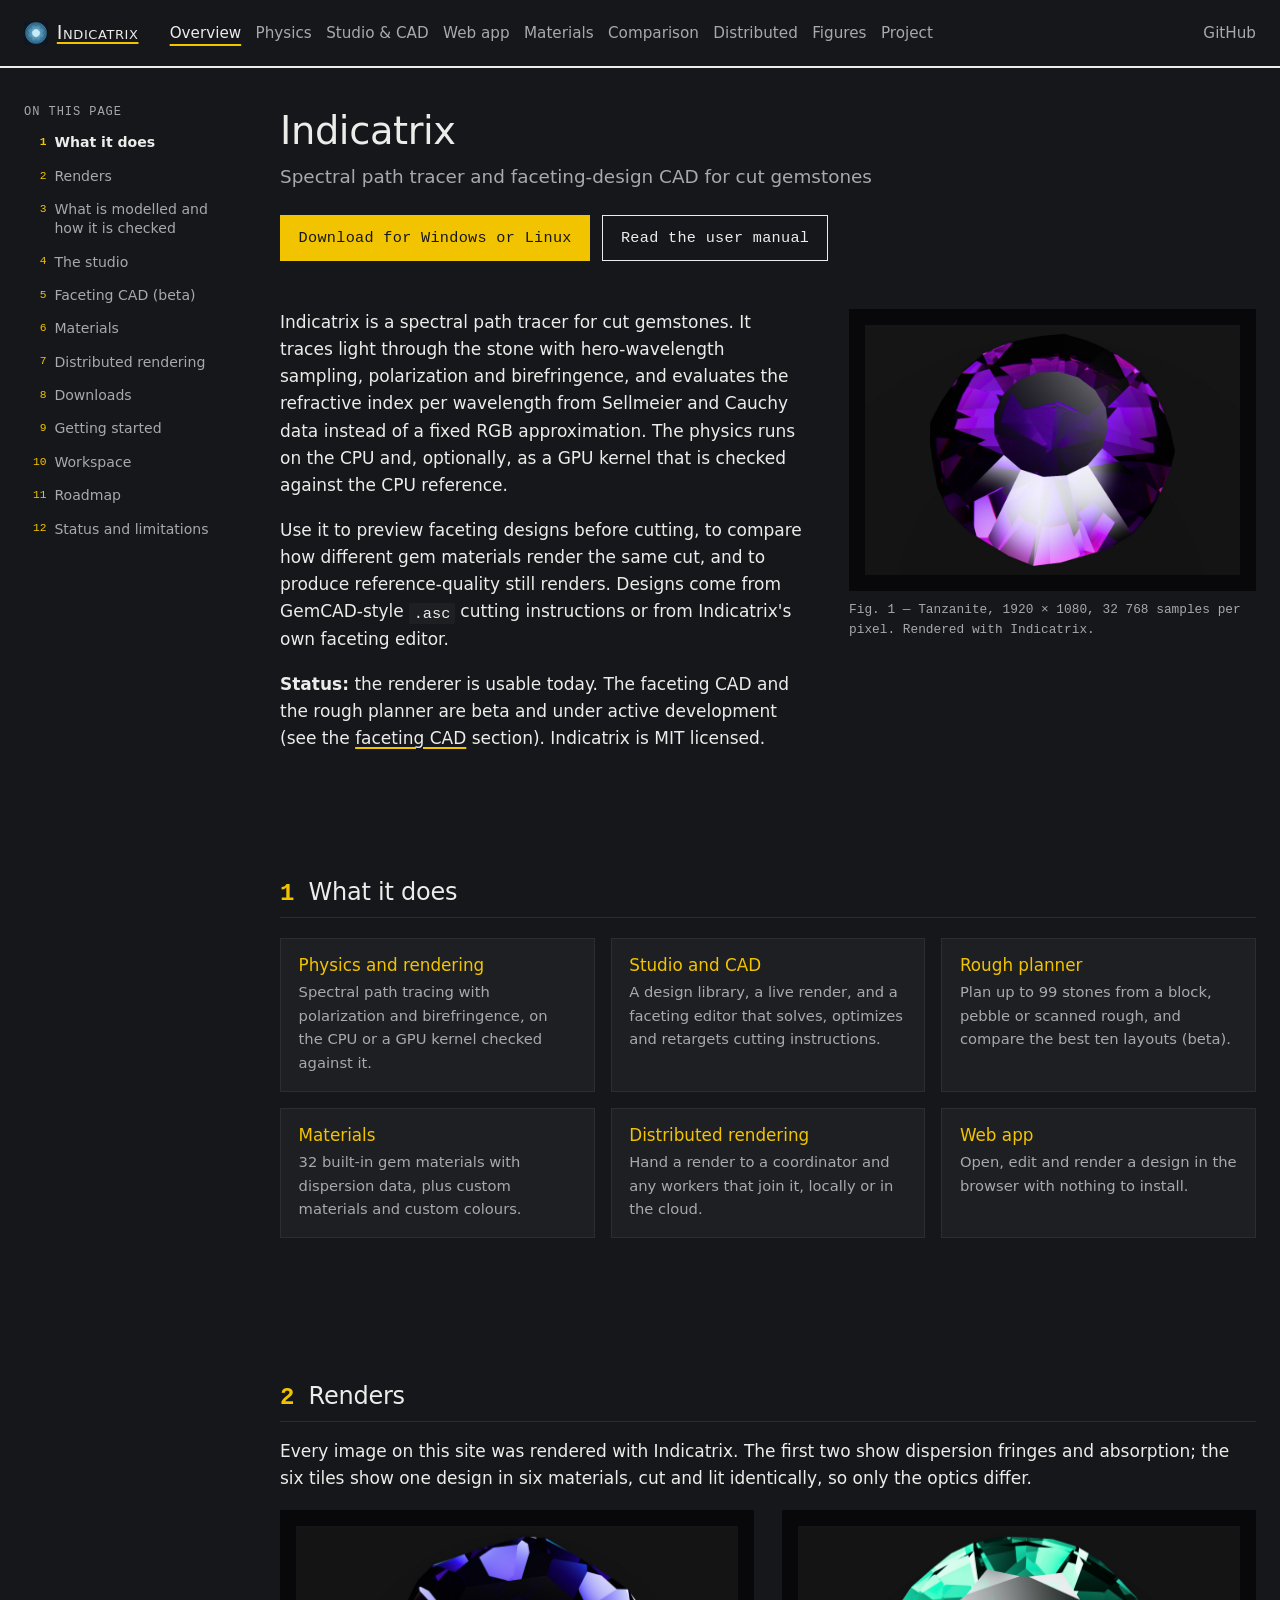
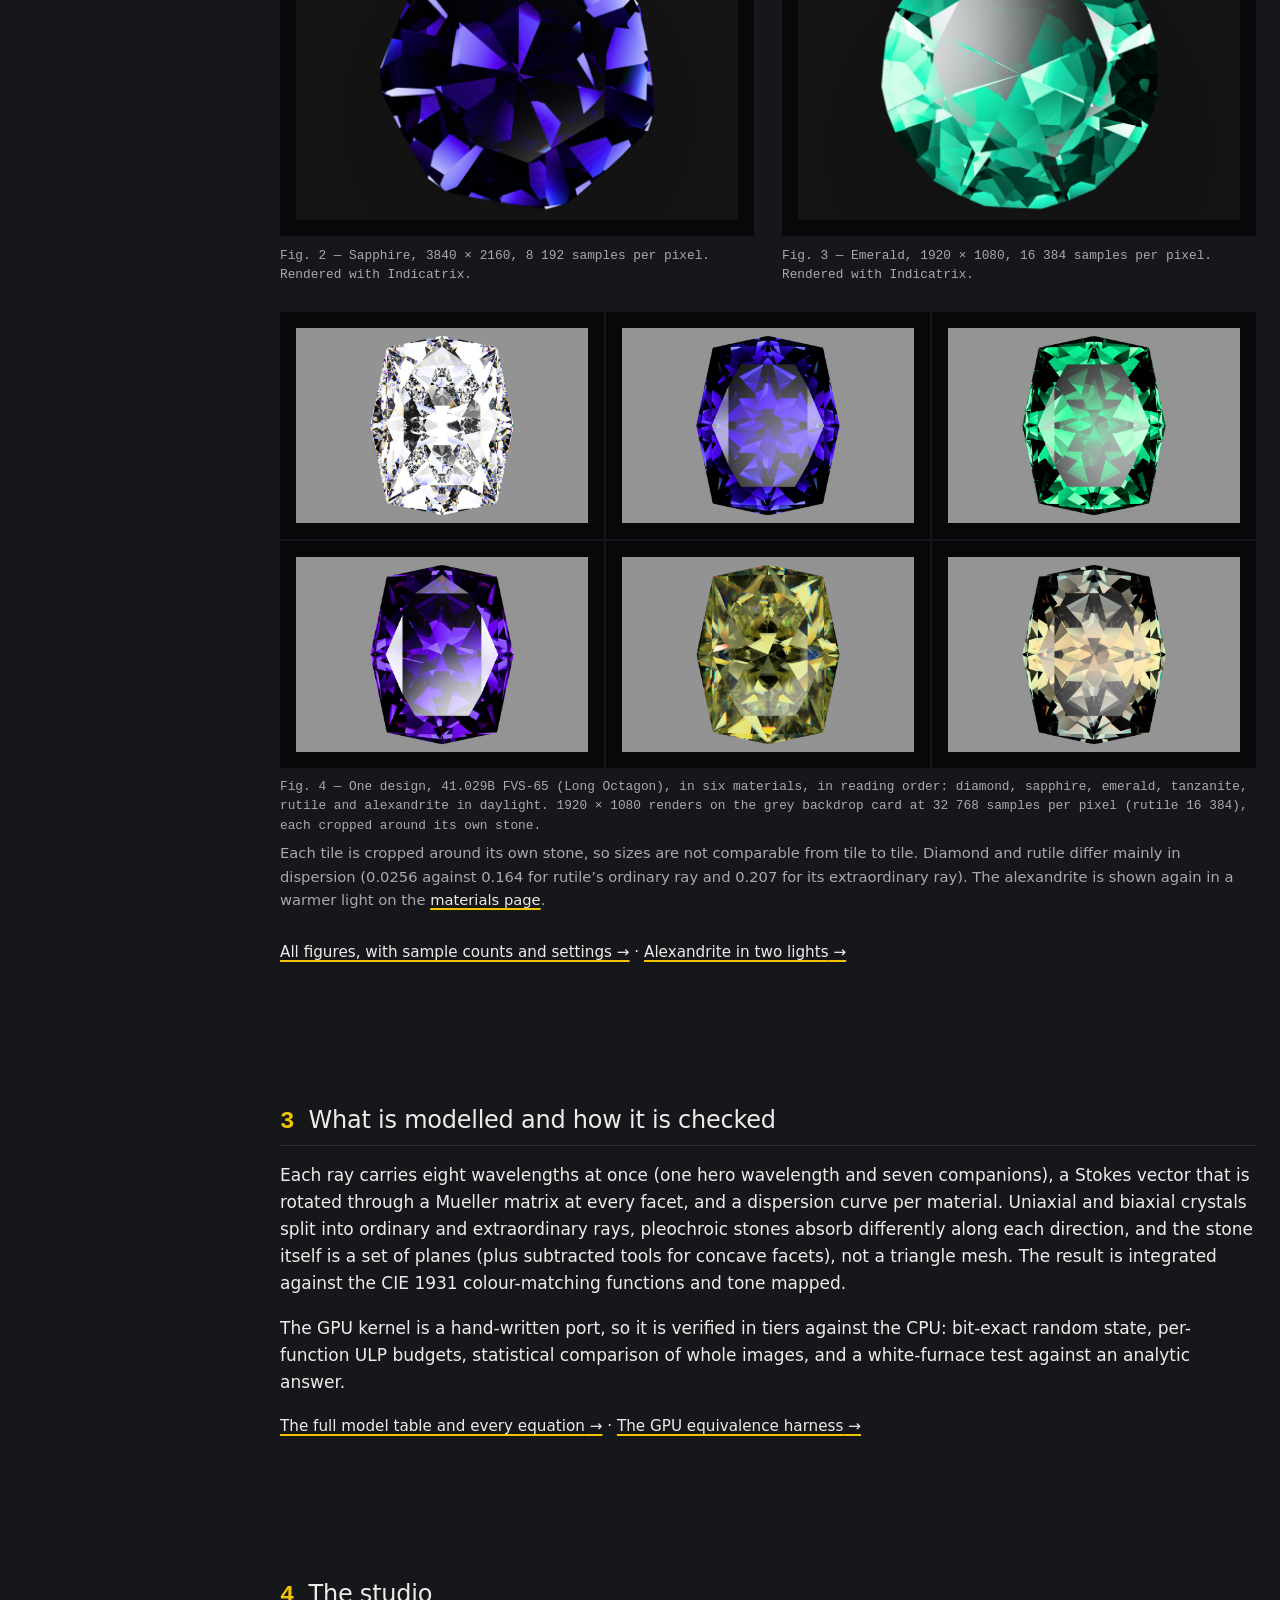
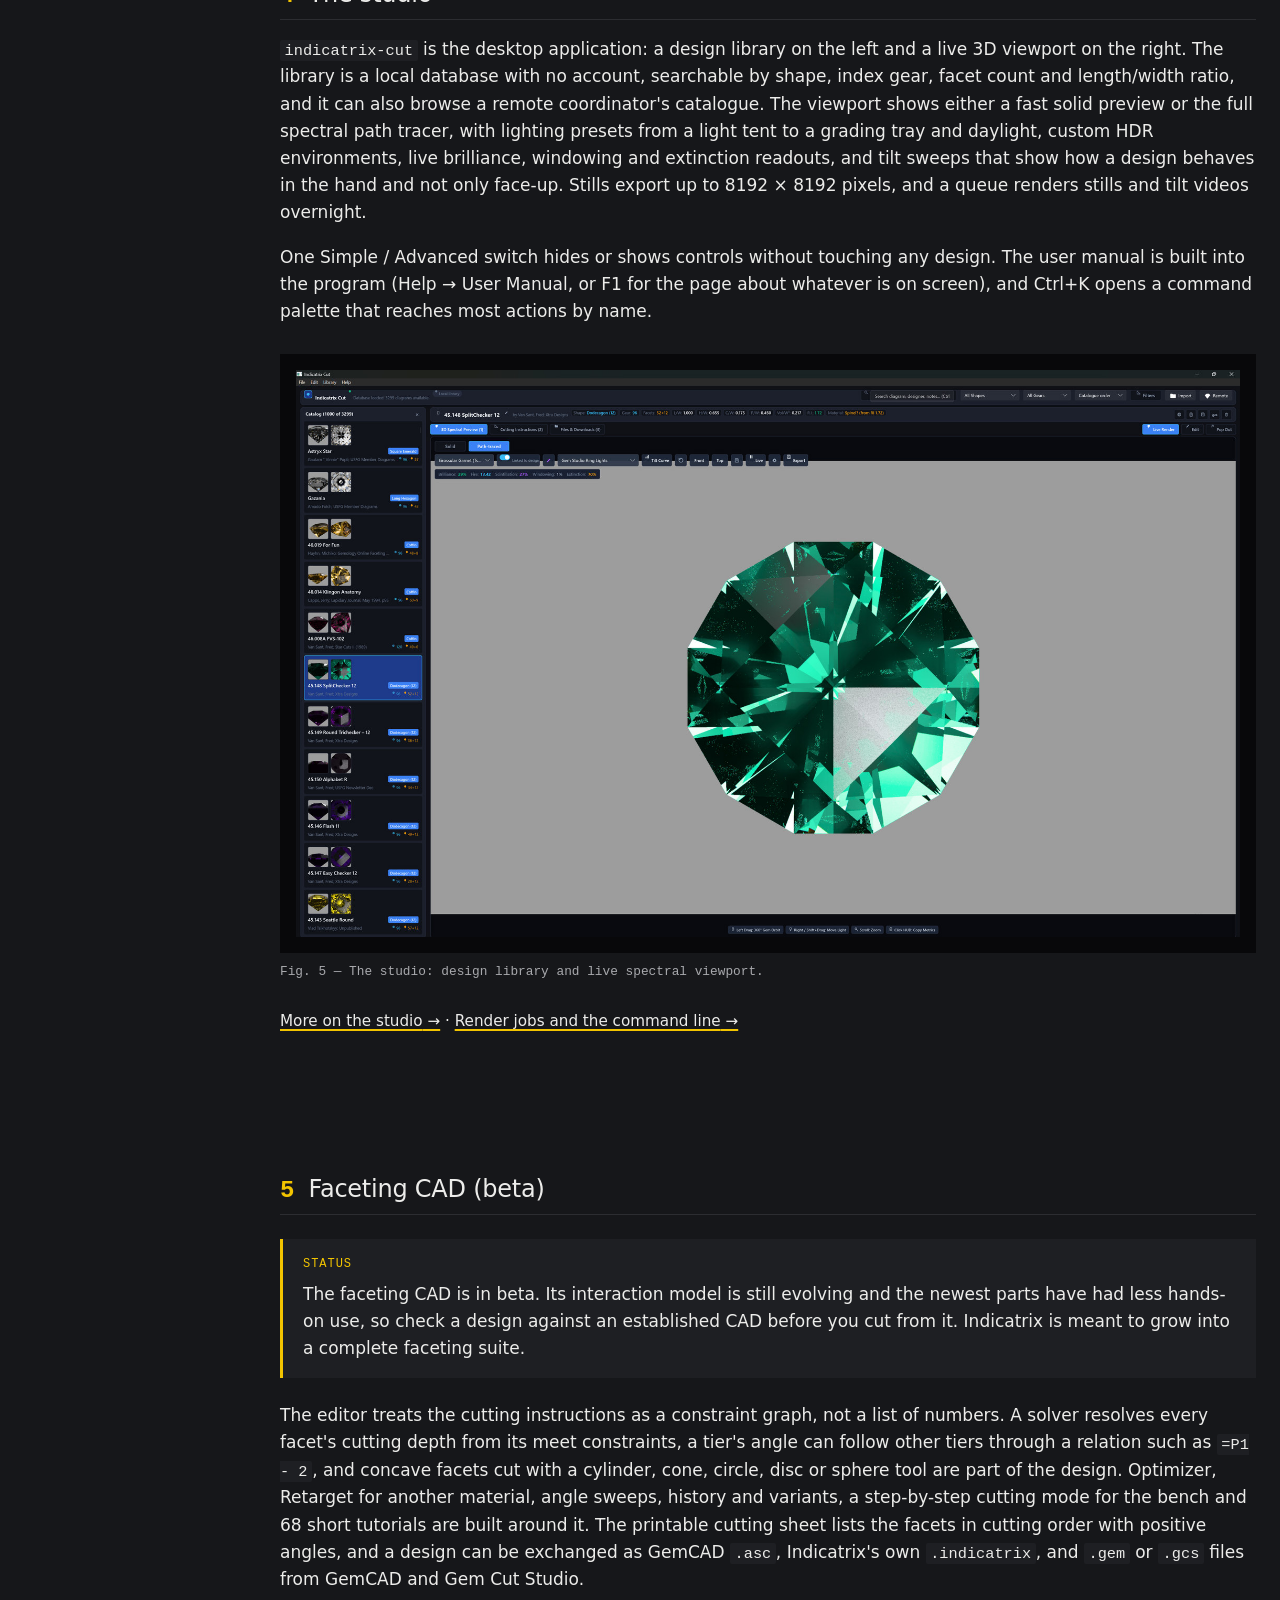
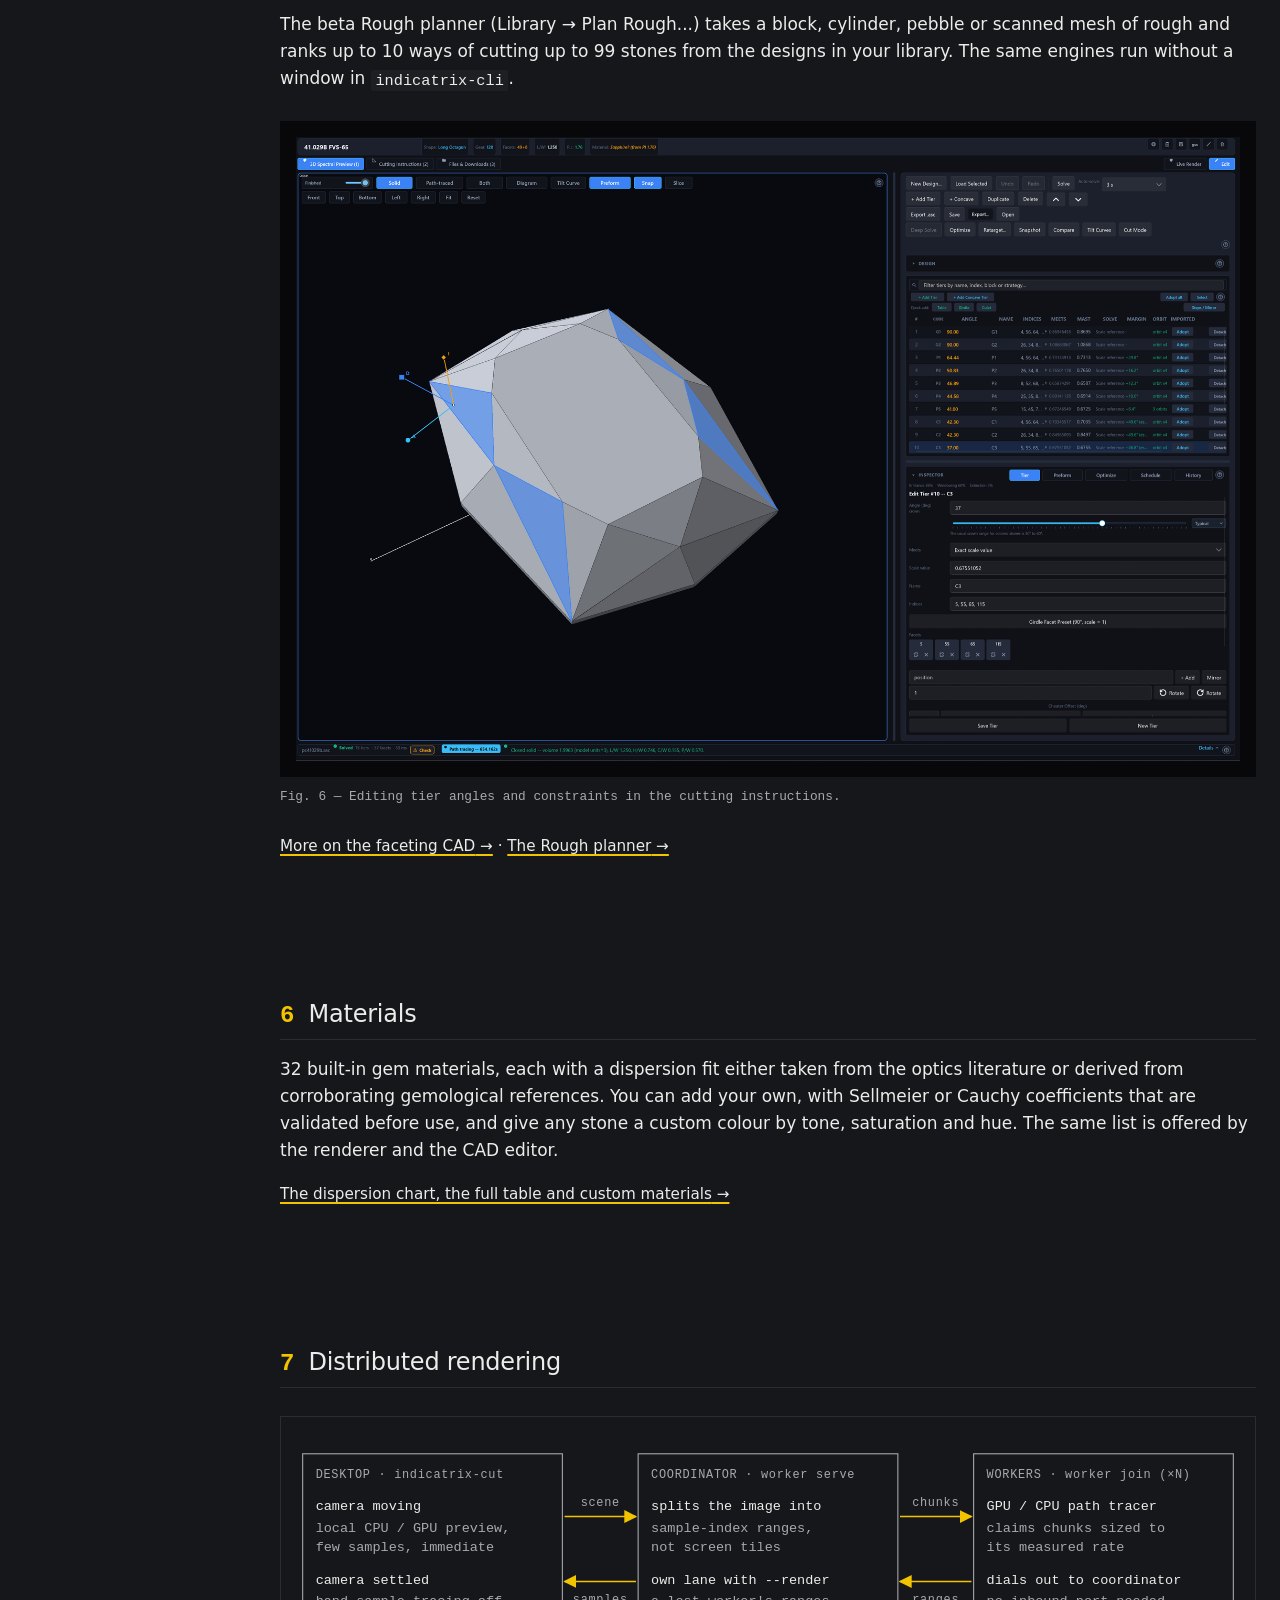
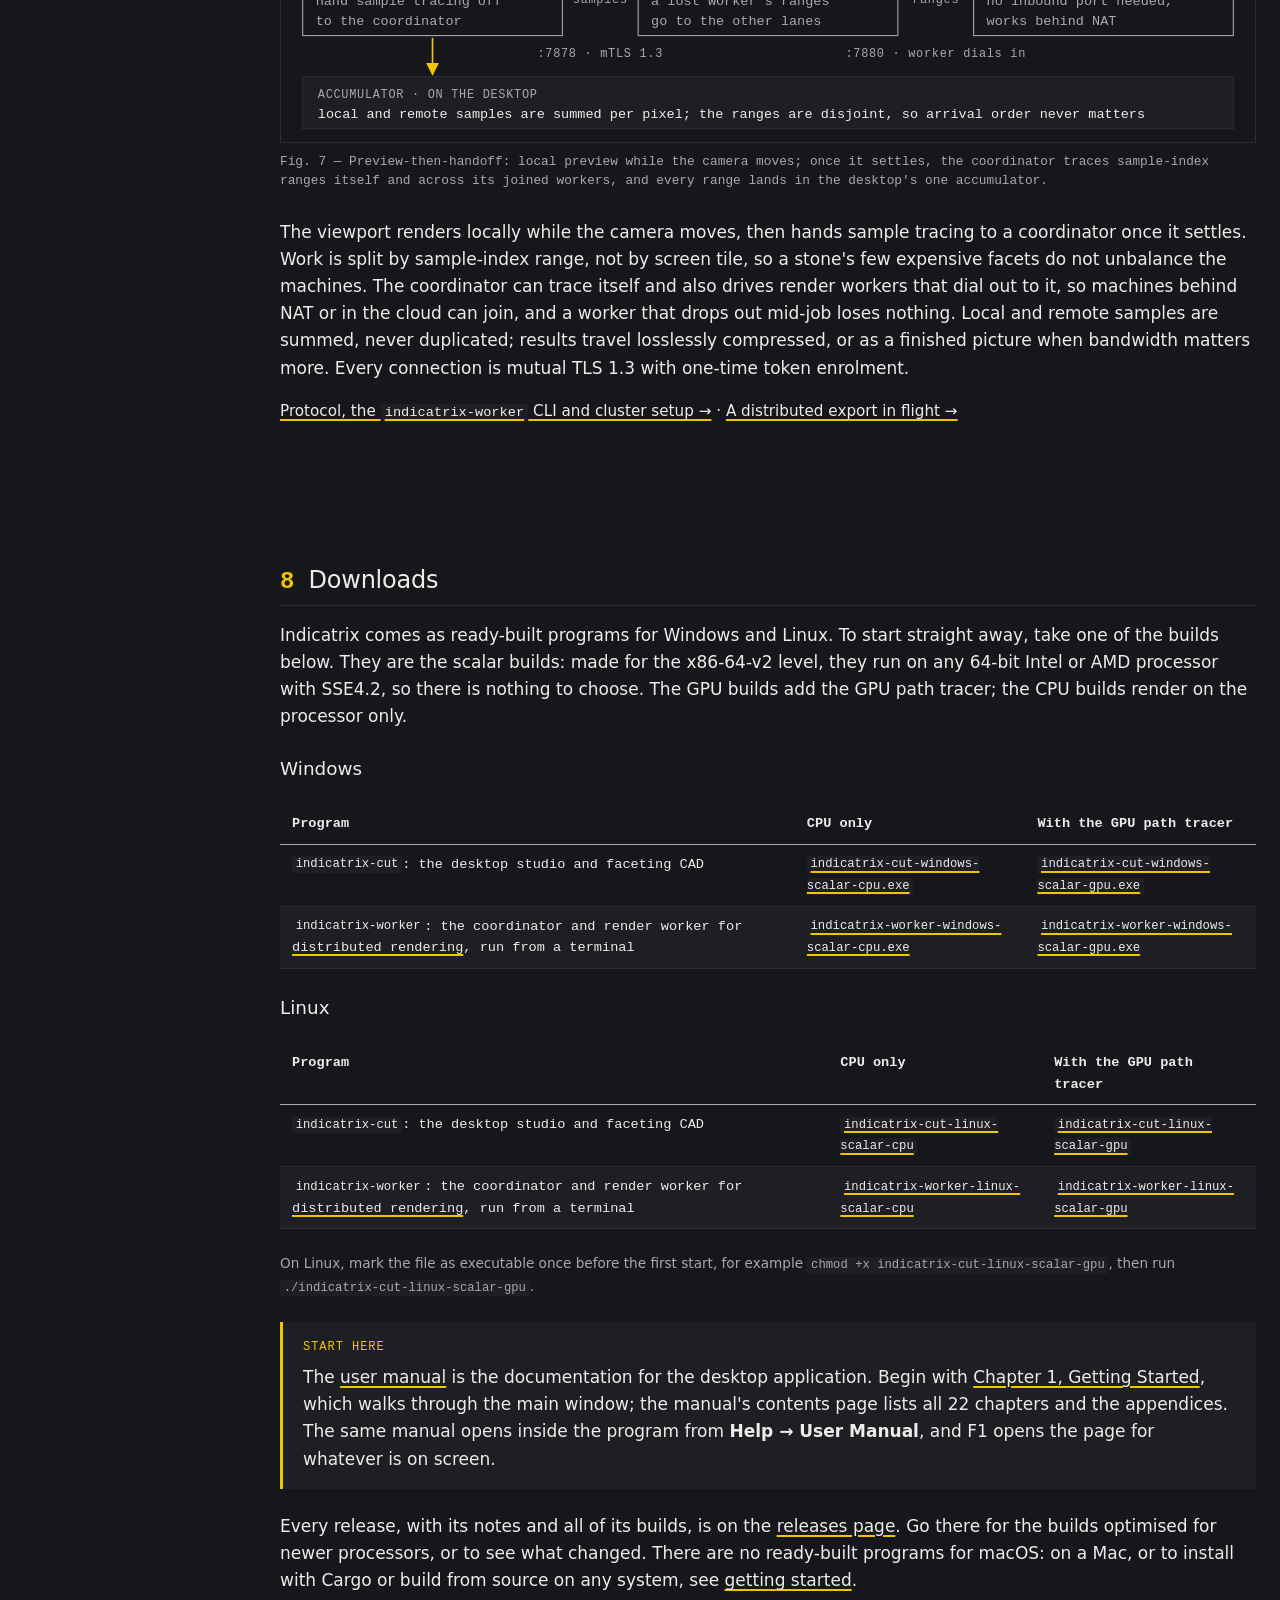
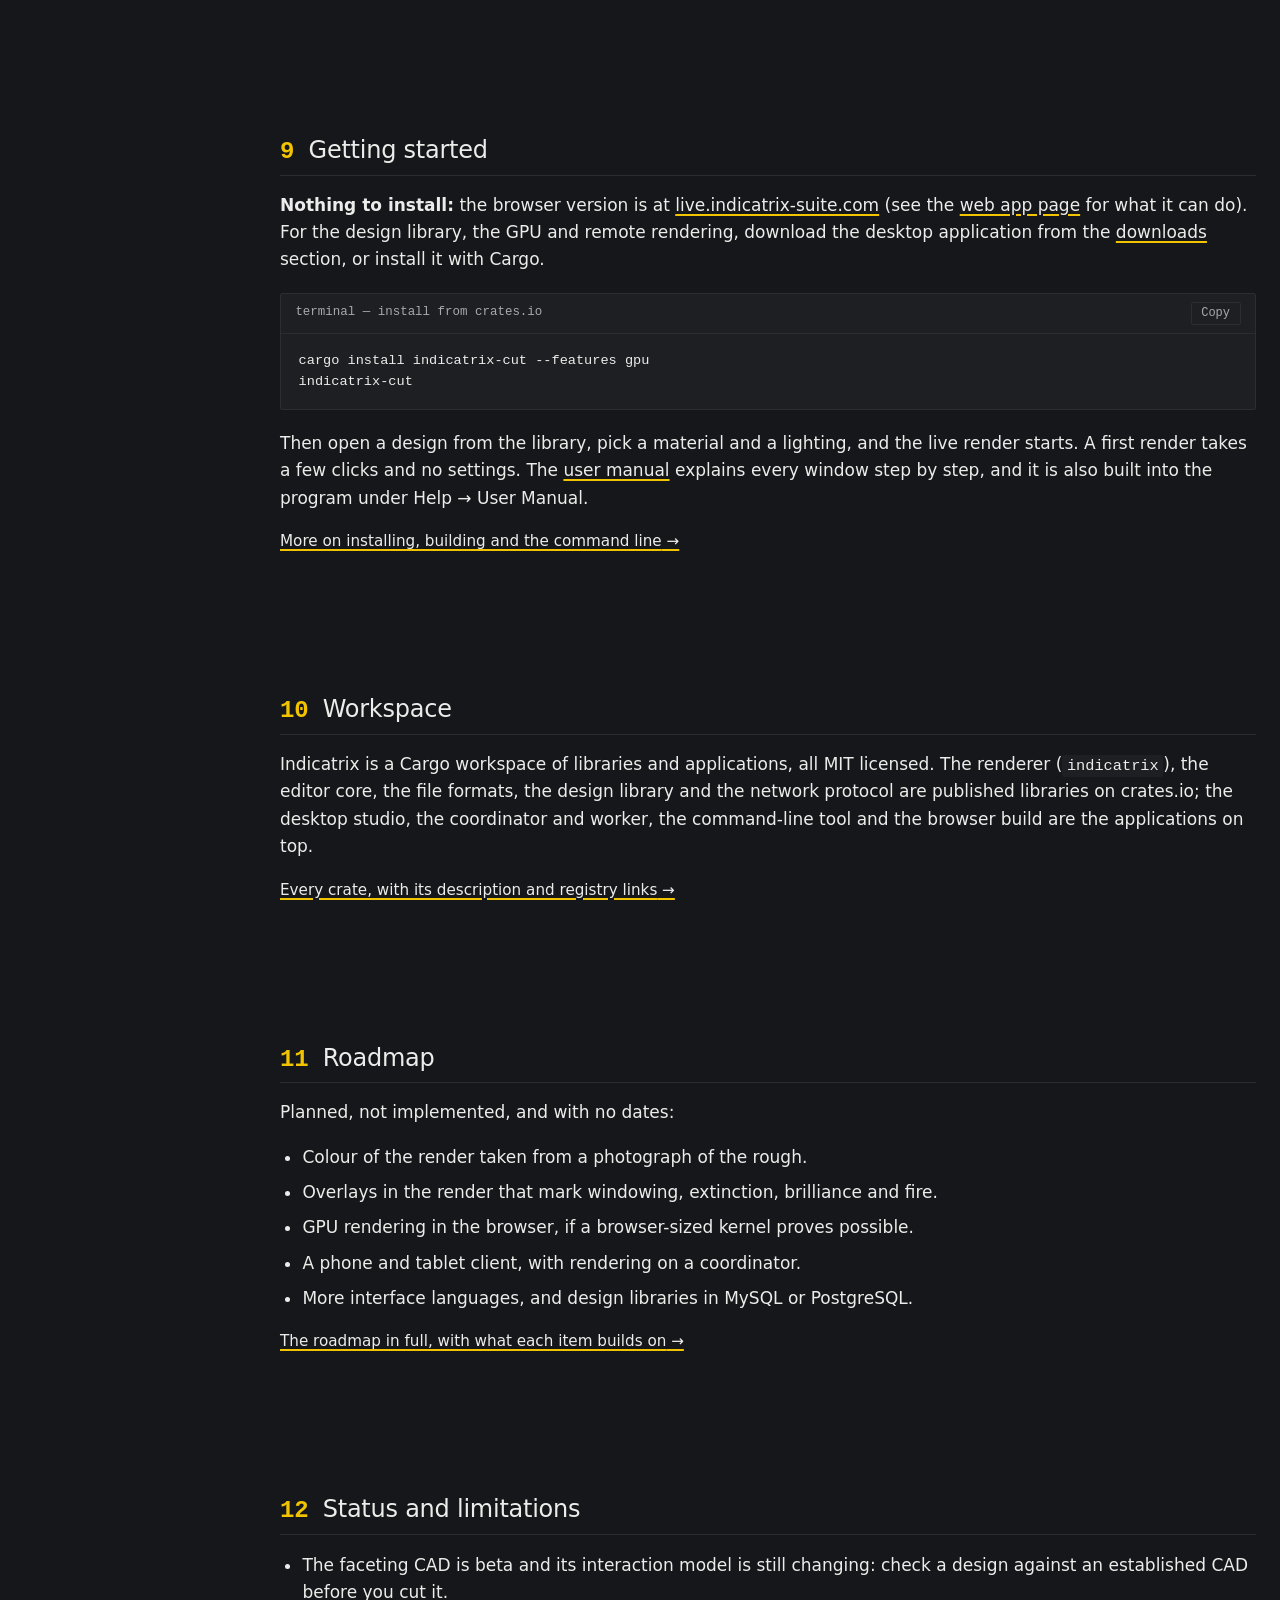
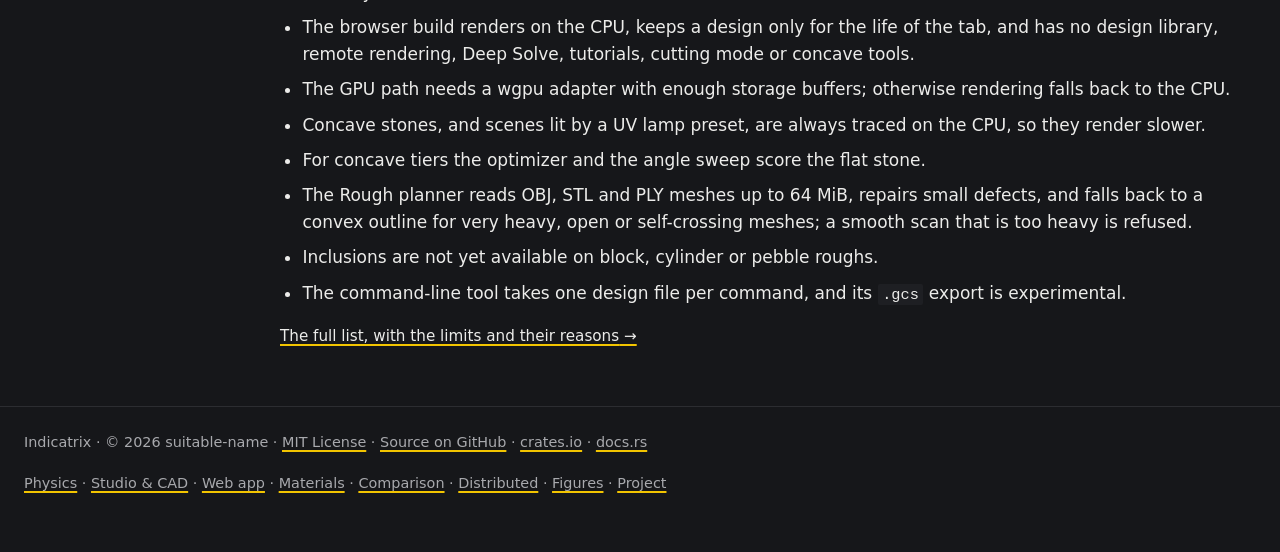
==== commit 38941d47: "Add files via upload" ====
--- a/index.html
+++ b/index.html
@@ -219,7 +219,7 @@
     </p>
     <figure class="fig">
       <a href="assets/images/fig_cad_edit.png">
-        <img src="assets/images/fig_cad_edit.png" width="1800" height="1093" alt="Edit mode: solid view with a selected facet, tier table and tier inspector" loading="lazy">
+        <img src="assets/images/fig_cad_edit.png" width="1800" height="1191" alt="Edit mode: solid view with a selected facet, tier table and tier inspector" loading="lazy">
       </a>
       <figcaption>Fig. 6 — Editing tier angles and constraints in the cutting instructions.</figcaption>
     </figure>
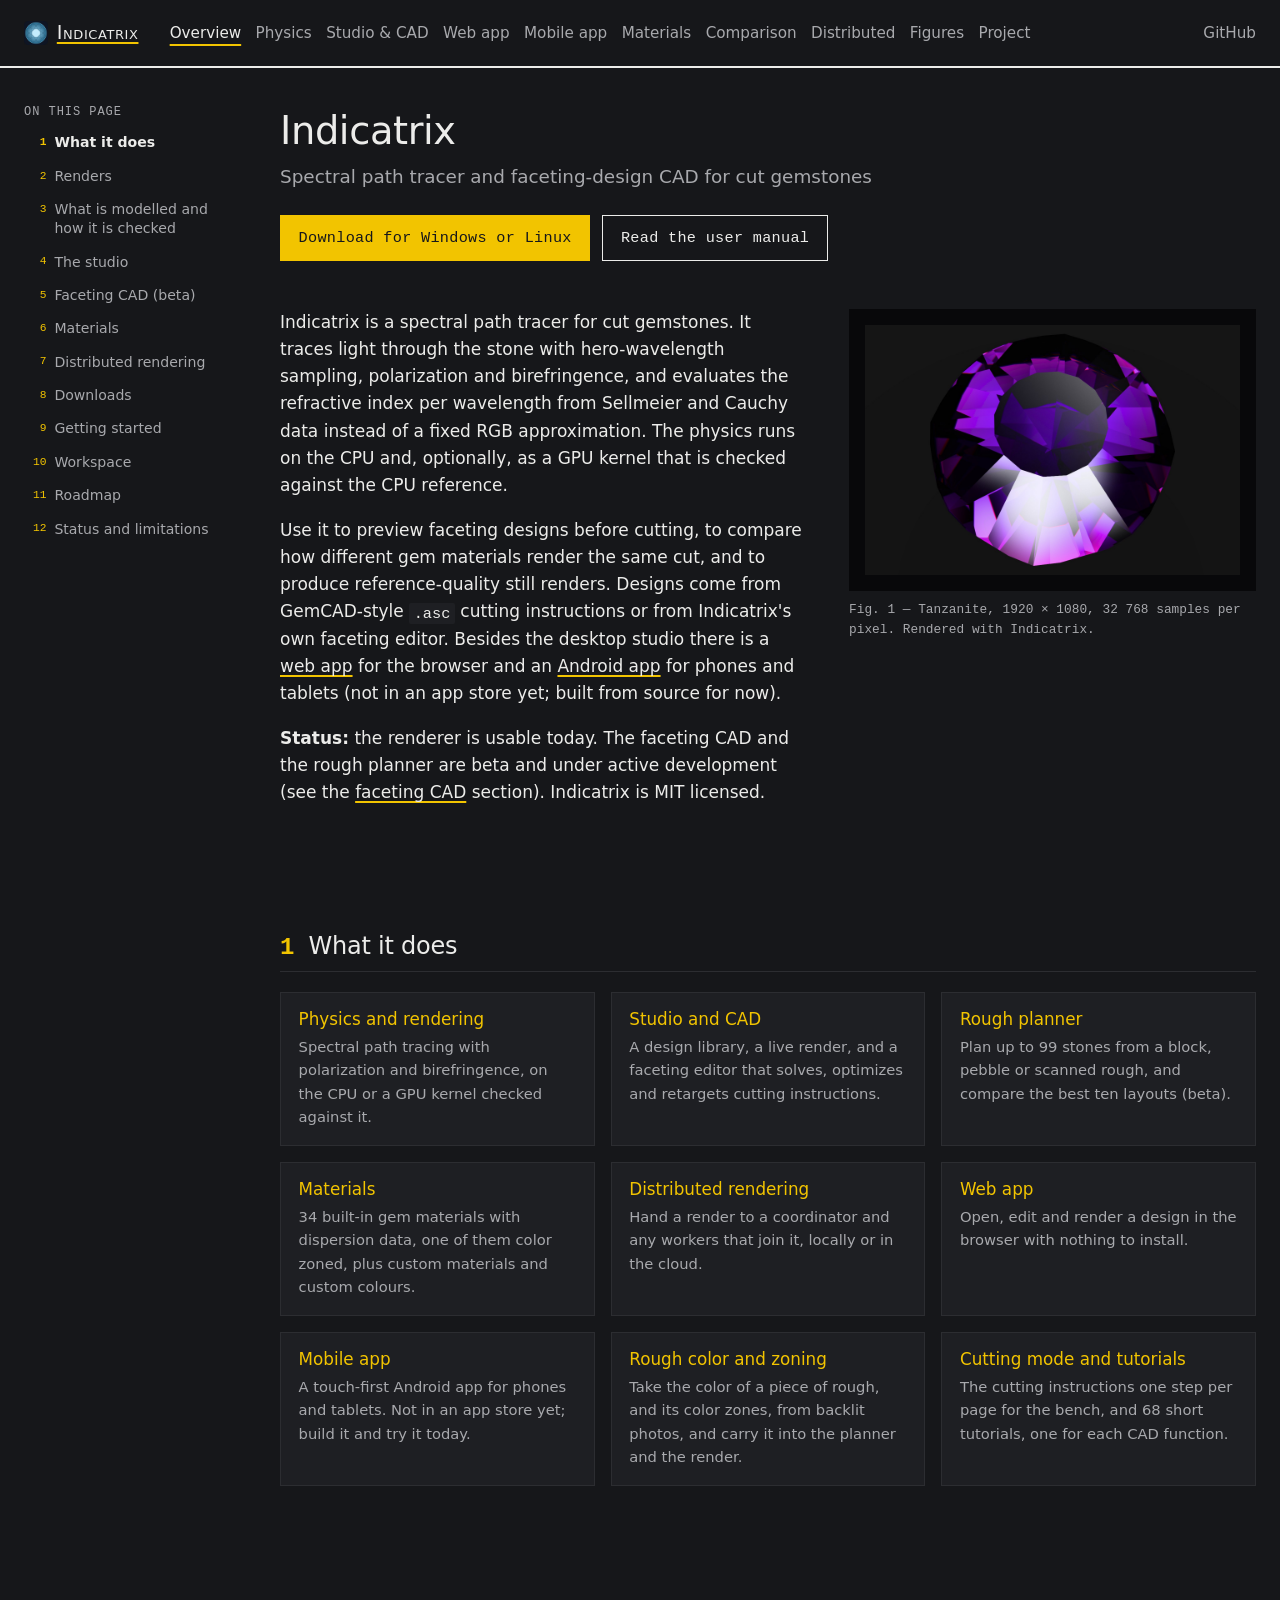
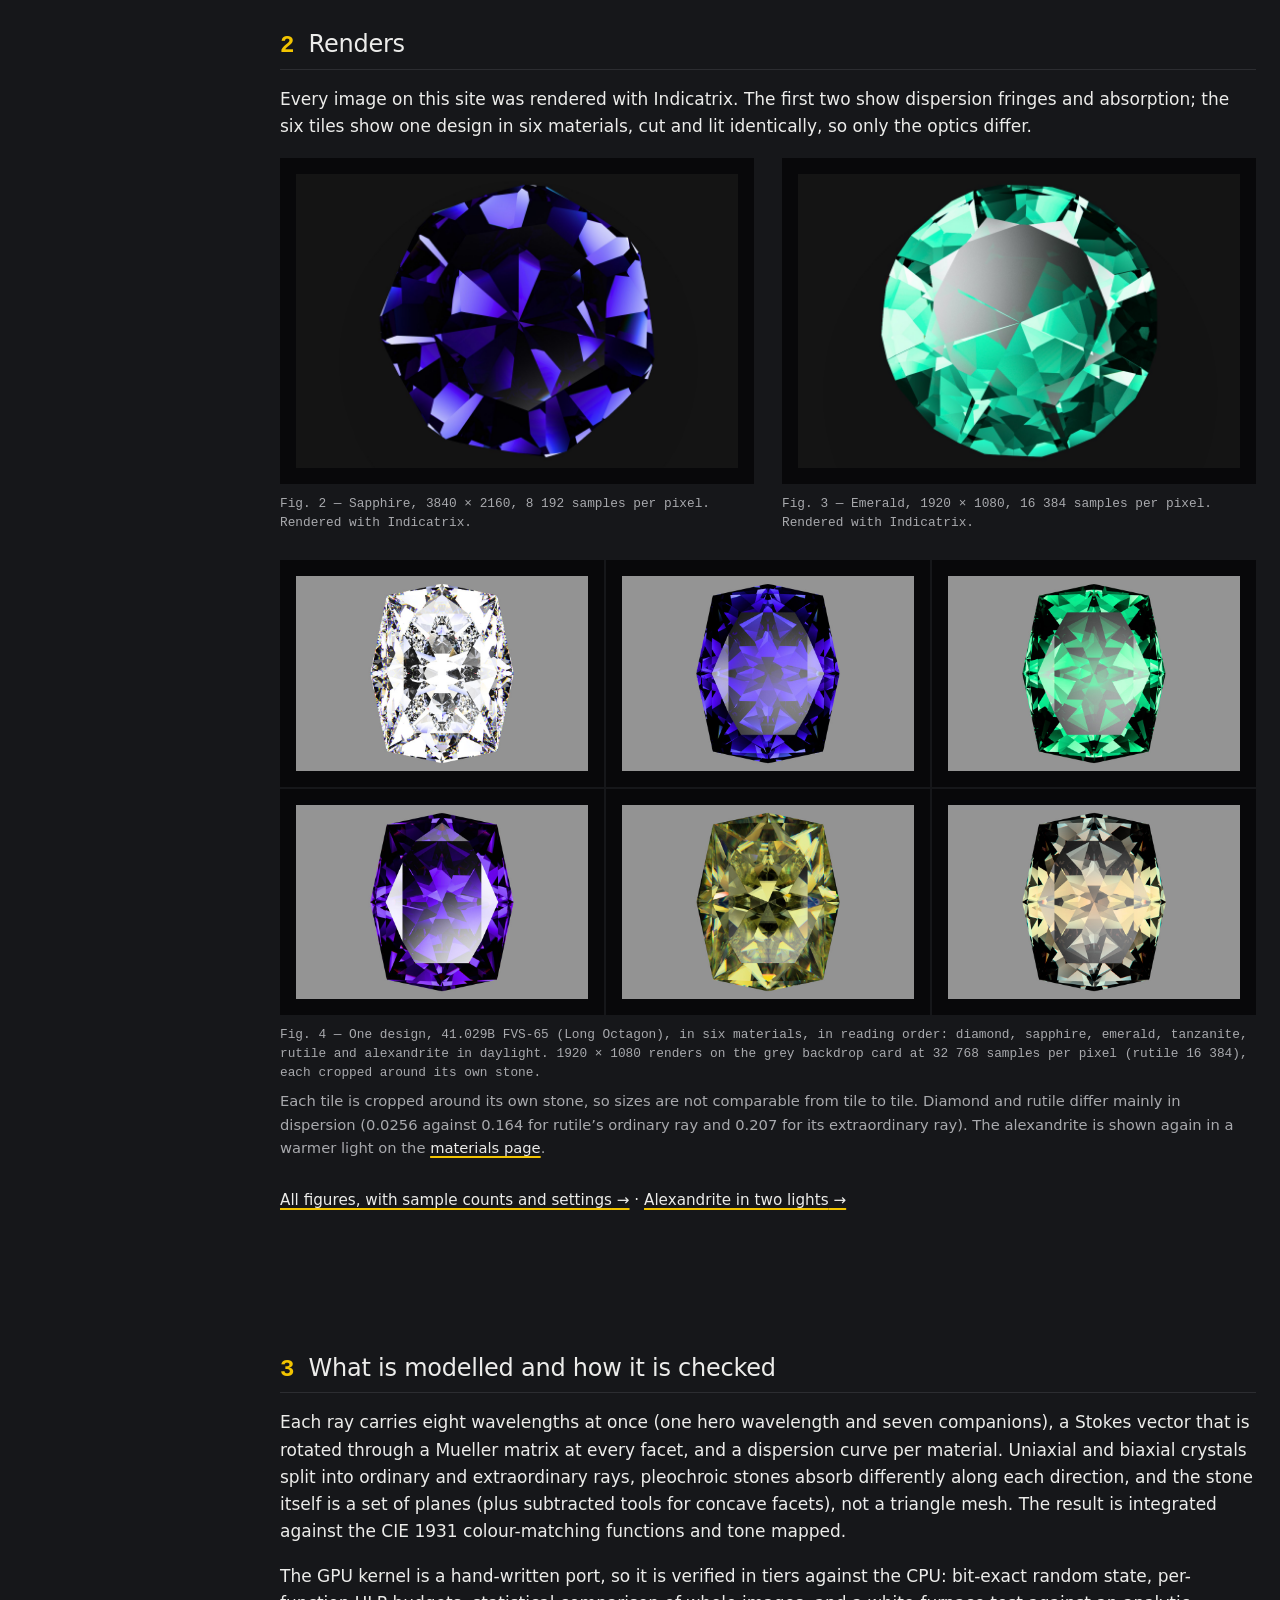
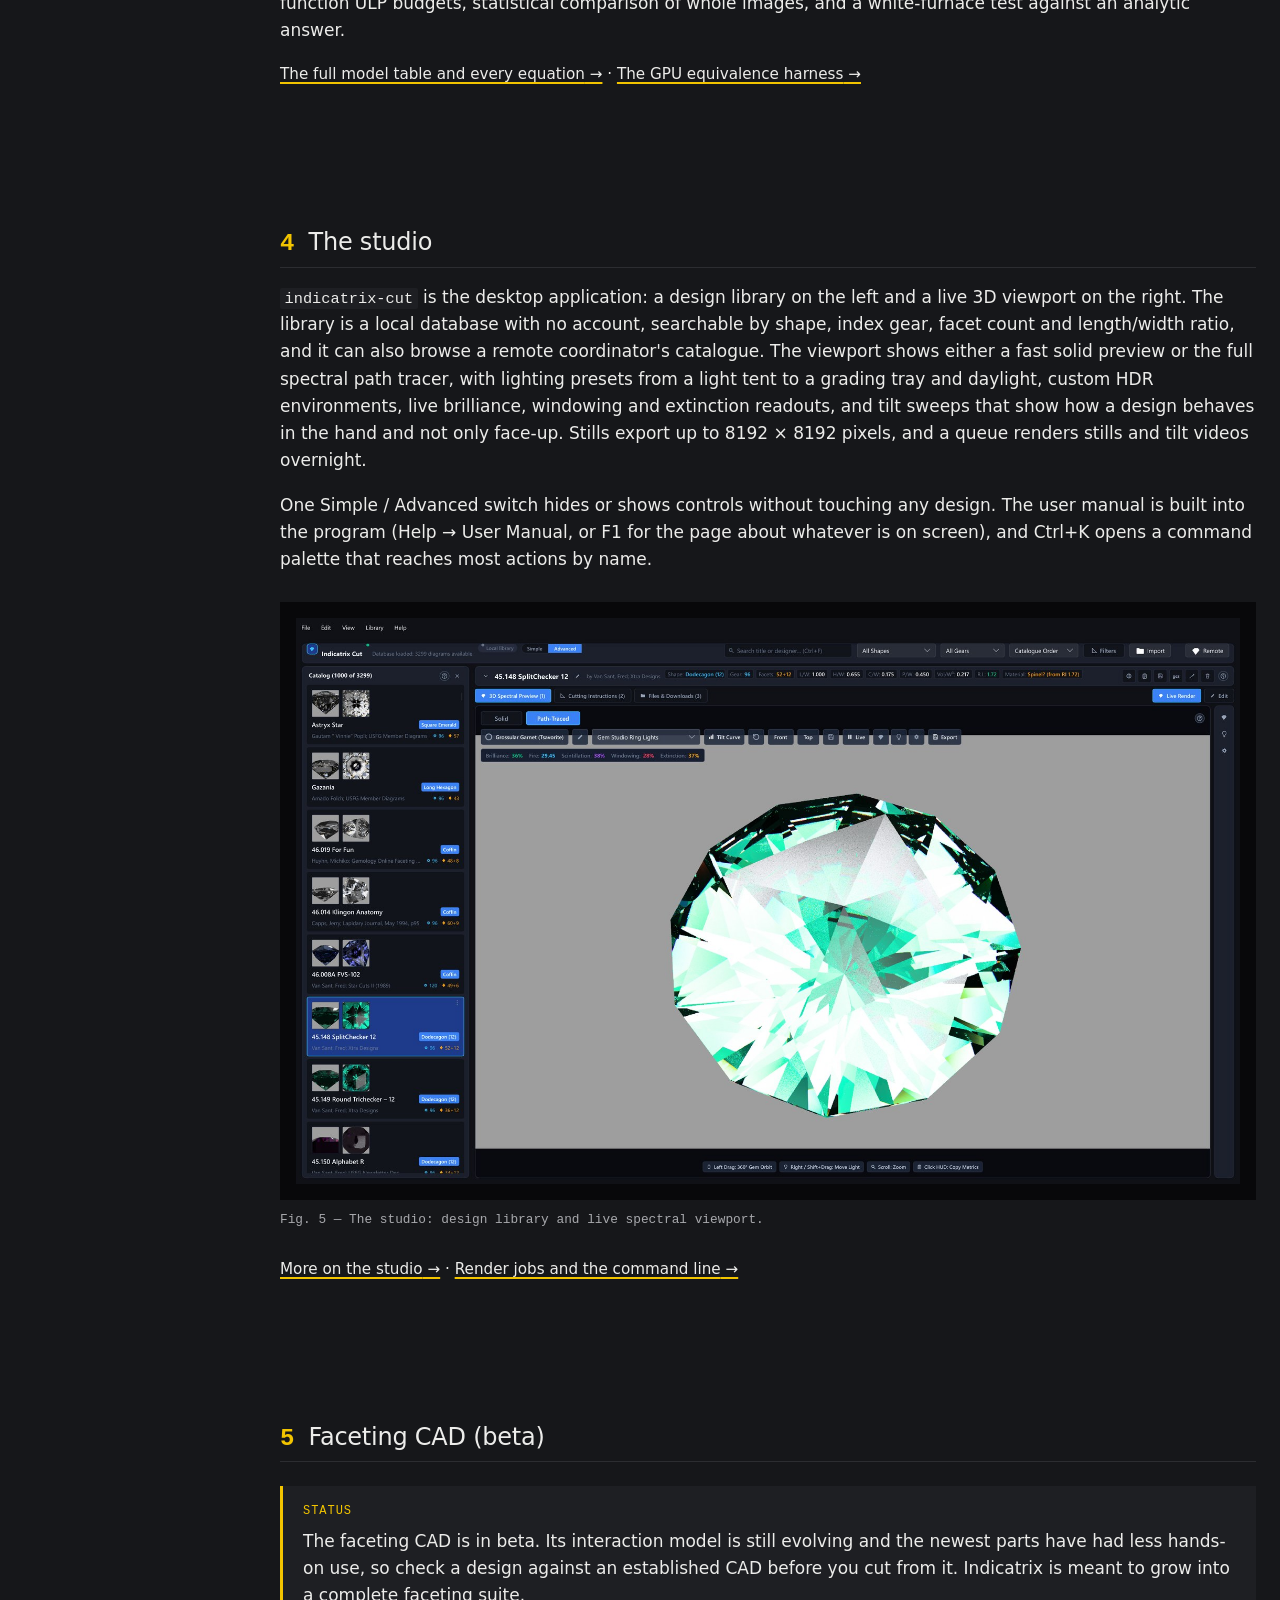
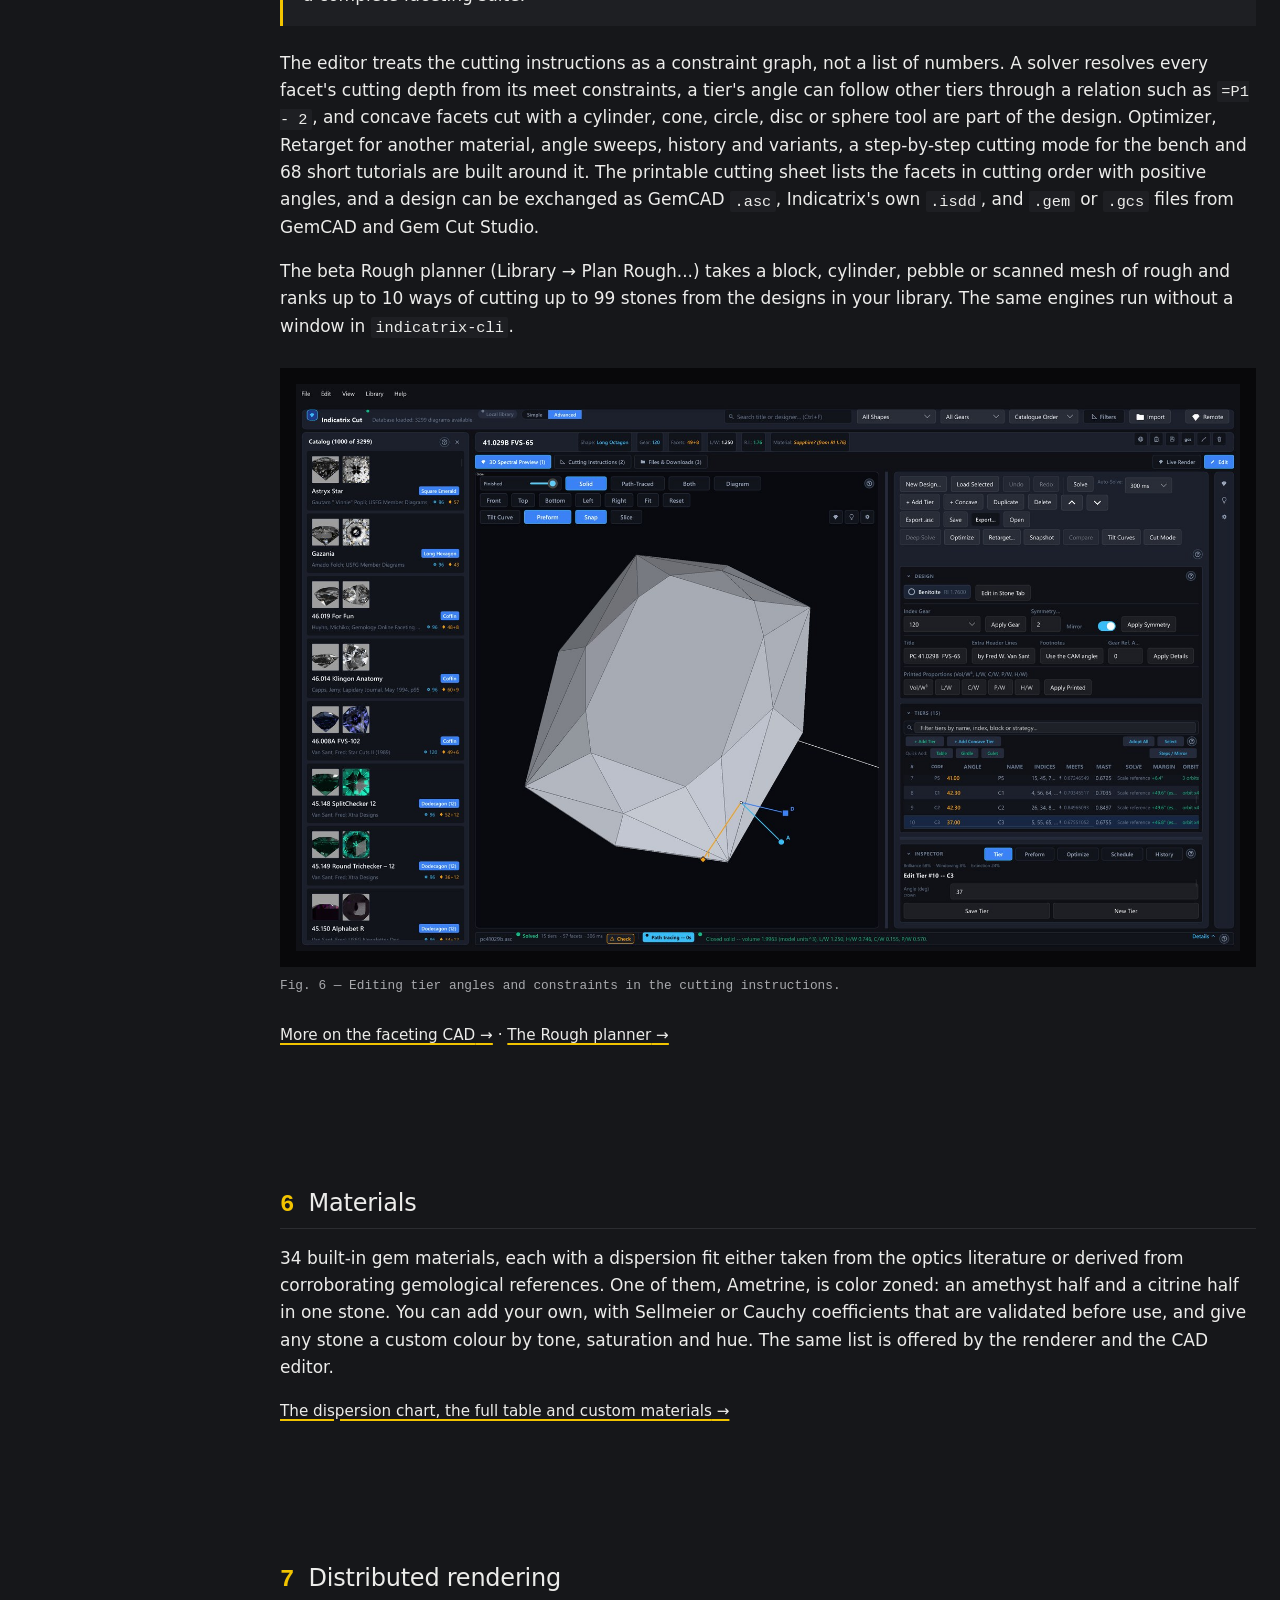
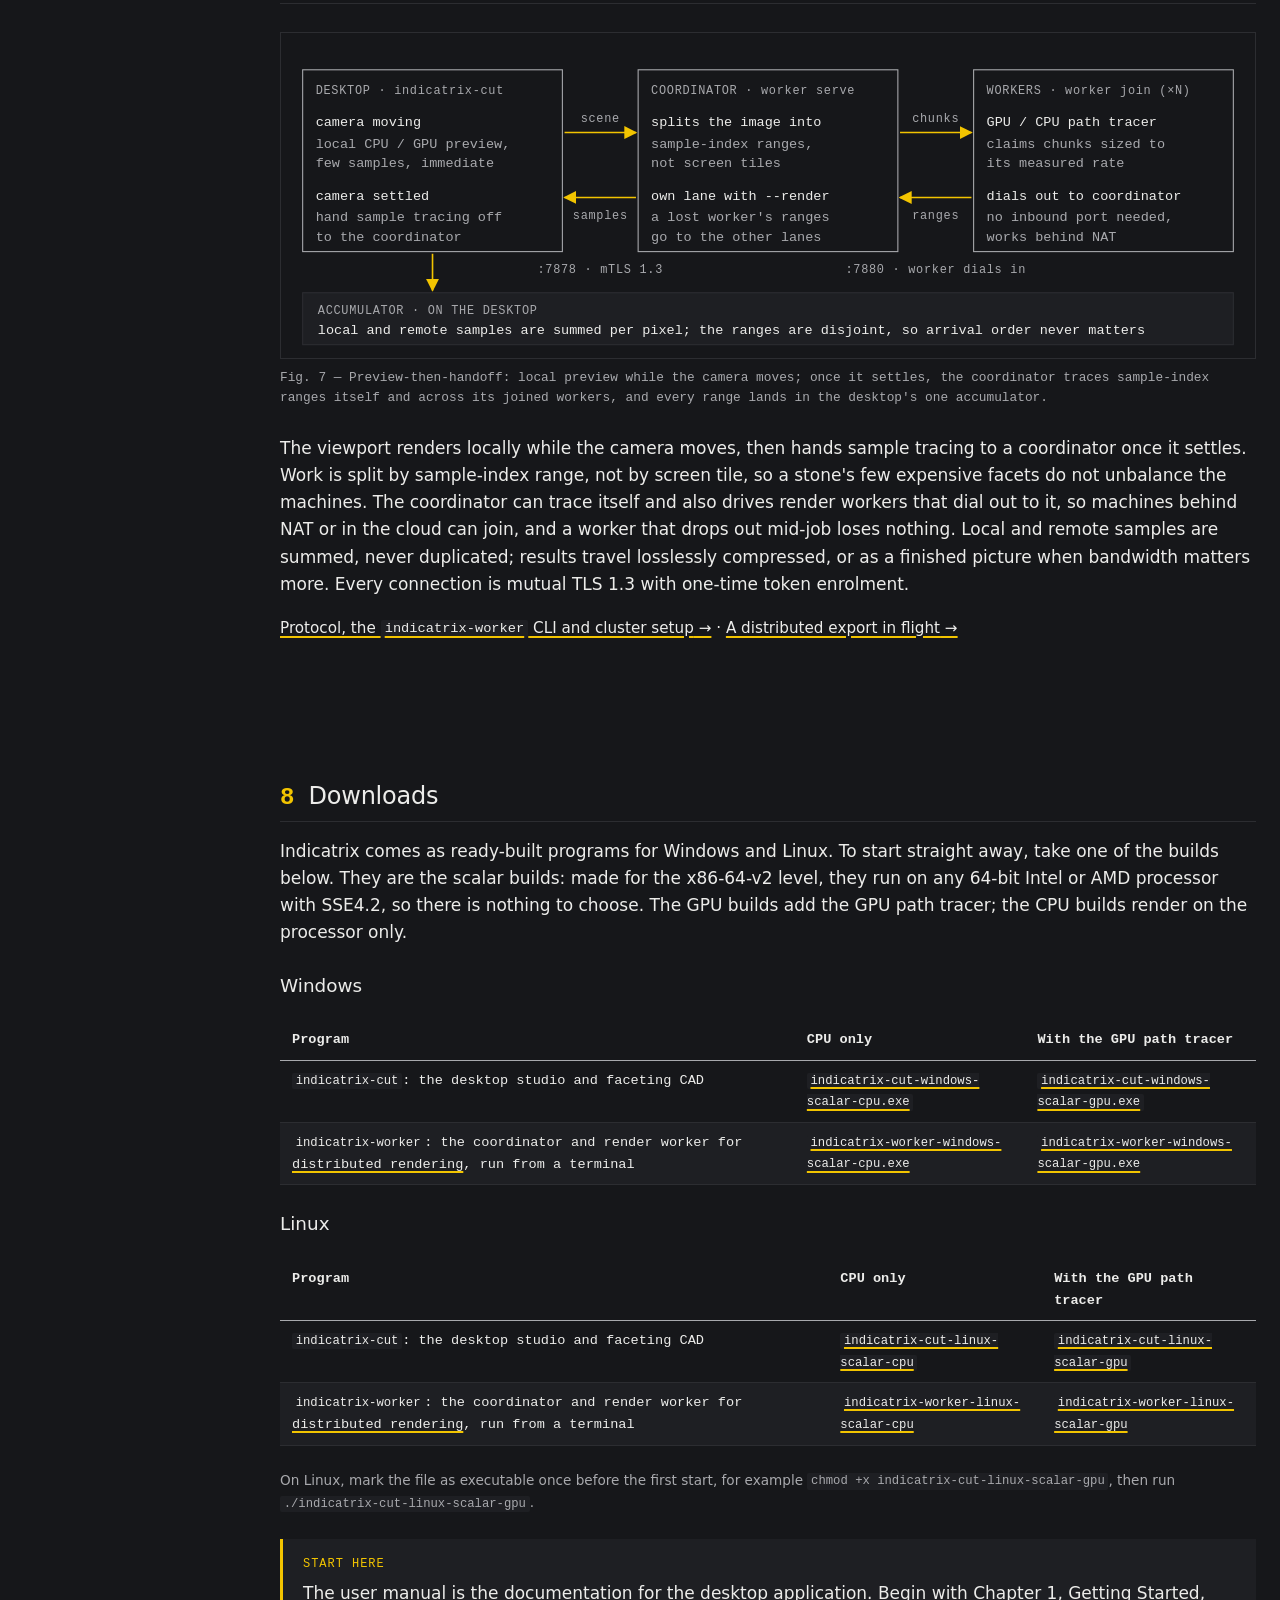
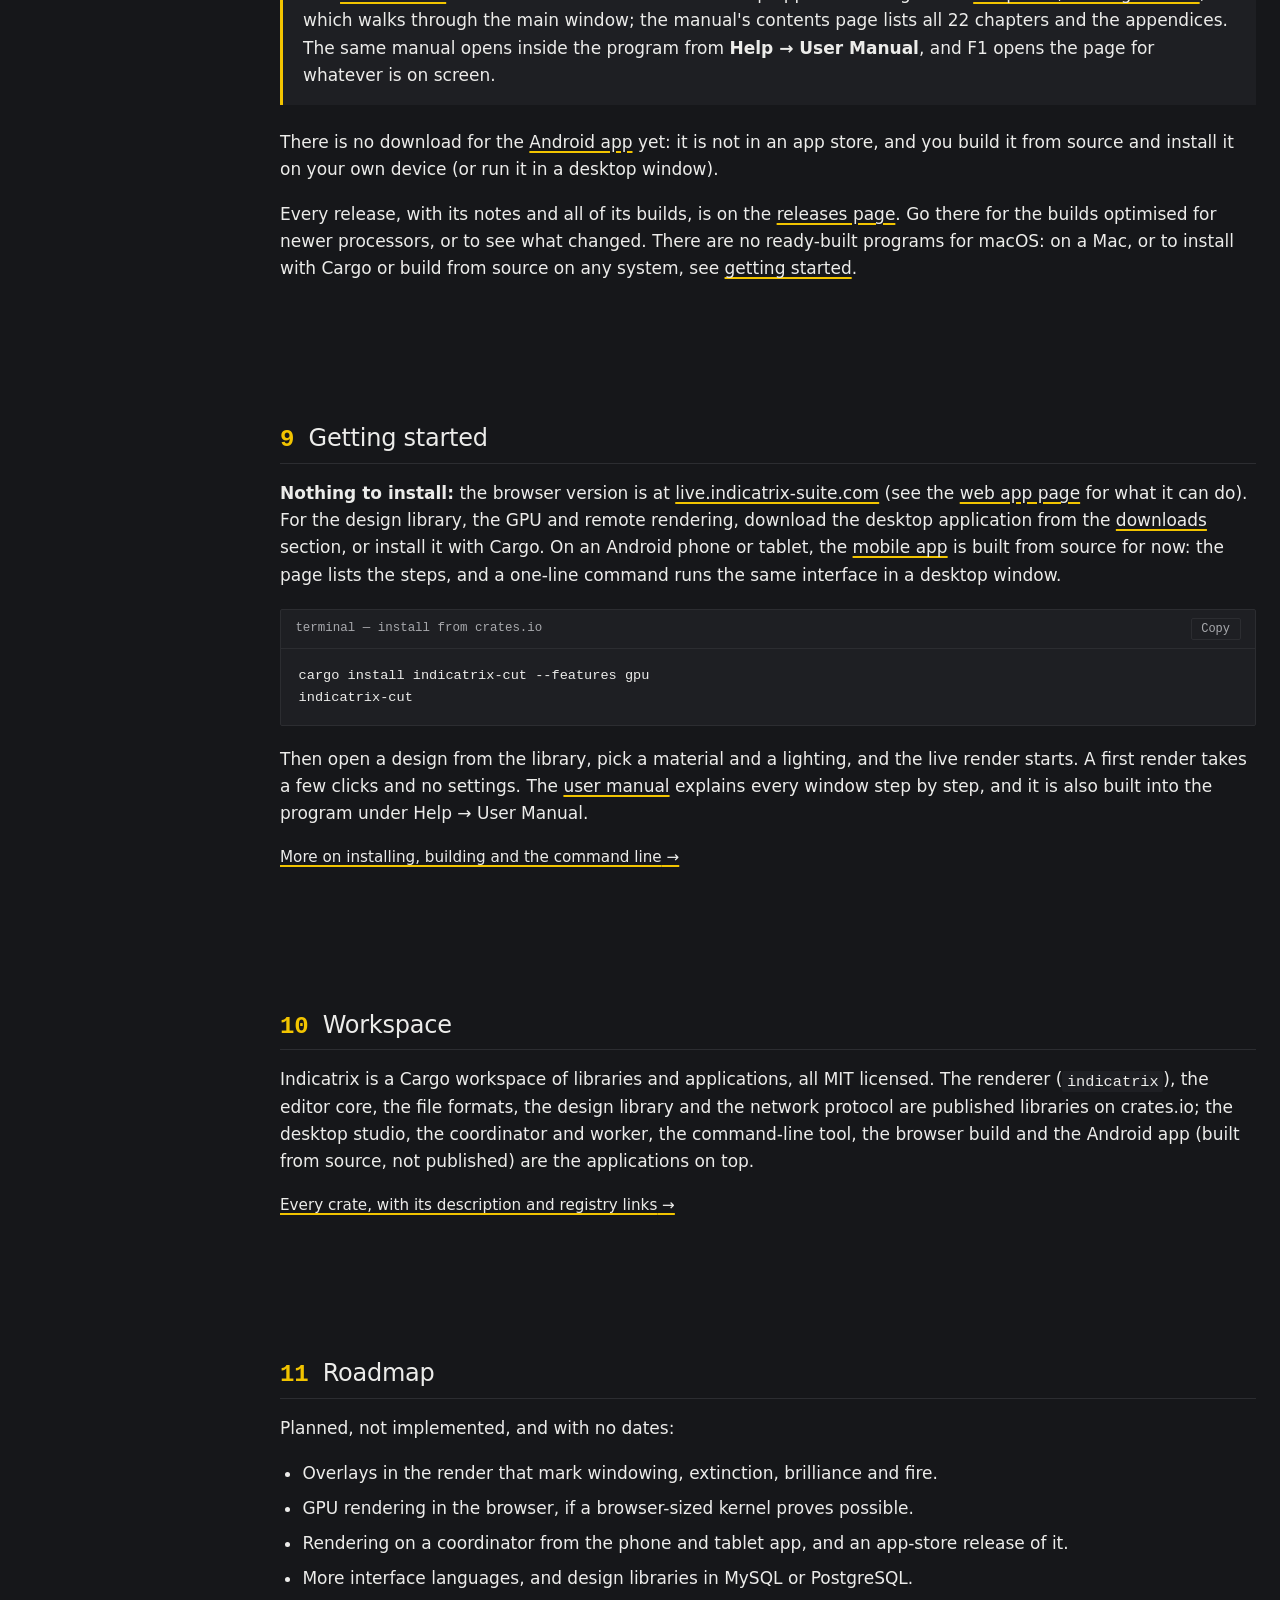
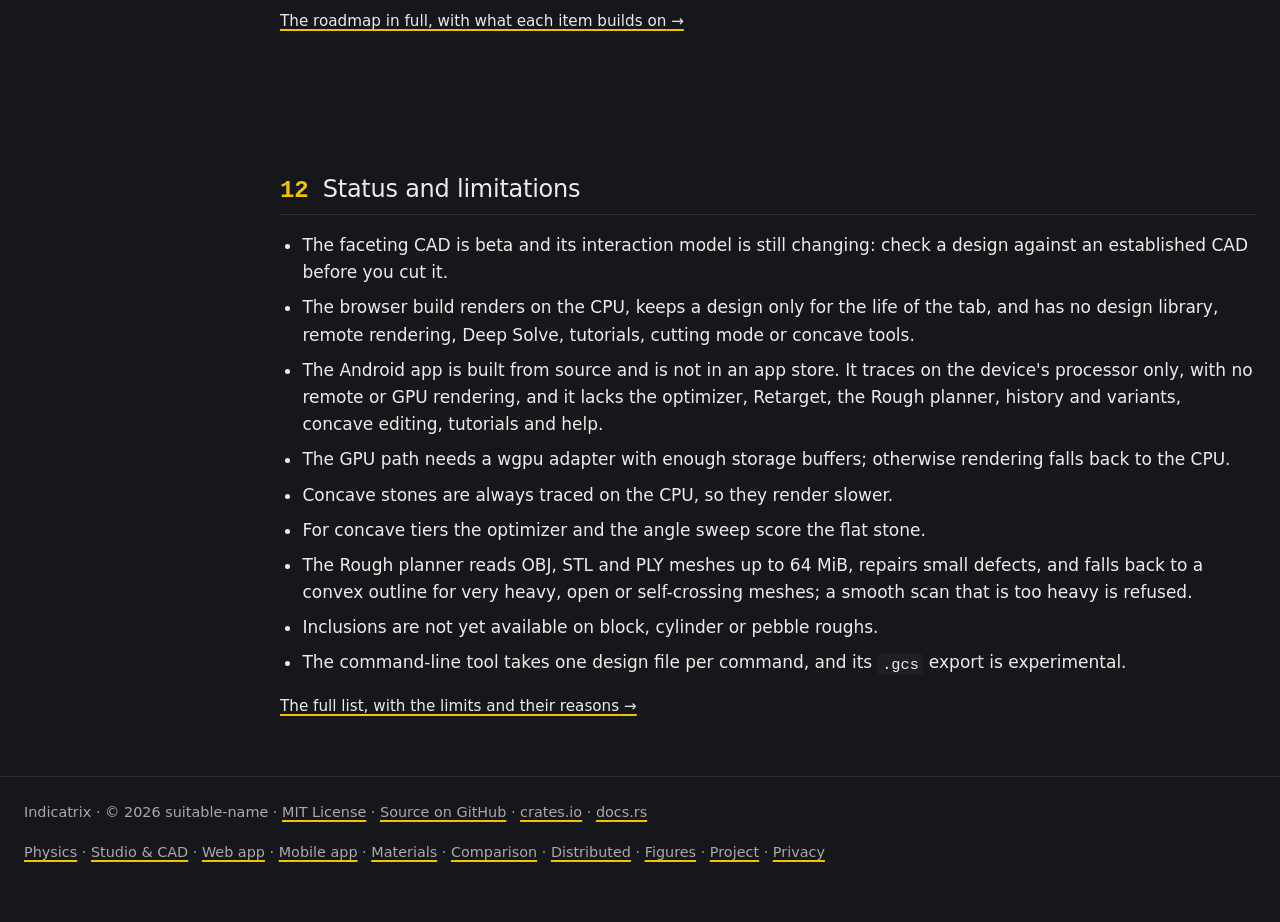
==== commit d2b5e239: "Add files via upload" ====
--- a/index.html
+++ b/index.html
@@ -18,6 +18,7 @@
       <a href="physics.html">Physics</a>
       <a href="editor.html">Studio &amp; CAD</a>
       <a href="web.html">Web app</a>
+      <a href="mobile.html">Mobile app</a>
       <a href="materials.html">Materials</a>
       <a href="comparison.html">Comparison</a>
       <a href="distributed.html">Distributed</a>
@@ -54,7 +55,9 @@
         different gem materials render the same cut, and to produce
         reference-quality still renders. Designs come from GemCAD-style
         <code>.asc</code> cutting instructions or from Indicatrix's own faceting
-        editor.
+        editor. Besides the desktop studio there is a <a href="web.html">web app</a>
+        for the browser and an <a href="mobile.html">Android app</a> for phones and
+        tablets (not in an app store yet; built from source for now).
       </p>
       <p>
         <strong>Status:</strong> the renderer is usable today. The faceting CAD
@@ -87,7 +90,7 @@
       </a>
       <a class="card" href="materials.html">
         <h3>Materials</h3>
-        <p>32 built-in gem materials with dispersion data, plus custom materials and custom colours.</p>
+        <p>34 built-in gem materials with dispersion data, one of them color zoned, plus custom materials and custom colours.</p>
       </a>
       <a class="card" href="distributed.html">
         <h3>Distributed rendering</h3>
@@ -96,6 +99,18 @@
       <a class="card" href="web.html">
         <h3>Web app</h3>
         <p>Open, edit and render a design in the browser with nothing to install.</p>
+      </a>
+      <a class="card" href="mobile.html">
+        <h3>Mobile app</h3>
+        <p>A touch-first Android app for phones and tablets. Not in an app store yet; build it and try it today.</p>
+      </a>
+      <a class="card" href="editor.html#rough-color">
+        <h3>Rough color and zoning</h3>
+        <p>Take the color of a piece of rough, and its color zones, from backlit photos, and carry it into the planner and the render.</p>
+      </a>
+      <a class="card" href="editor.html#cutting-mode">
+        <h3>Cutting mode and tutorials</h3>
+        <p>The cutting instructions one step per page for the bench, and 68 short tutorials, one for each CAD function.</p>
       </a>
     </div>
   </section>
@@ -180,7 +195,7 @@
     </p>
     <figure class="fig">
       <a href="assets/images/fig_studio_main.jpg">
-        <img src="assets/images/fig_studio_main.jpg" width="1800" height="1081" alt="Indicatrix studio main window: design library and path-traced live render" loading="lazy">
+        <img src="assets/images/fig_studio_main.jpg" width="1800" height="1080" alt="Indicatrix studio main window: design library and path-traced live render" loading="lazy">
       </a>
       <figcaption>Fig. 5 — The studio: design library and live spectral viewport.</figcaption>
     </figure>
@@ -208,7 +223,7 @@
       step-by-step cutting mode for the bench and 68 short tutorials are built
       around it. The printable cutting sheet lists the facets in cutting order
       with positive angles, and a design can be exchanged as GemCAD
-      <code>.asc</code>, Indicatrix's own <code>.indicatrix</code>, and
+      <code>.asc</code>, Indicatrix's own <code>.isdd</code>, and
       <code>.gem</code> or <code>.gcs</code> files from GemCAD and Gem Cut Studio.
     </p>
     <p>
@@ -218,8 +233,8 @@
       without a window in <code>indicatrix-cli</code>.
     </p>
     <figure class="fig">
-      <a href="assets/images/fig_cad_edit.png">
-        <img src="assets/images/fig_cad_edit.png" width="1800" height="1191" alt="Edit mode: solid view with a selected facet, tier table and tier inspector" loading="lazy">
+      <a href="assets/images/fig_cad_edit.jpg">
+        <img src="assets/images/fig_cad_edit.jpg" width="1800" height="1080" alt="Edit mode: solid view with a selected facet, tier table and tier inspector" loading="lazy">
       </a>
       <figcaption>Fig. 6 — Editing tier angles and constraints in the cutting instructions.</figcaption>
     </figure>
@@ -229,12 +244,13 @@
   <section id="materials">
     <h2><span class="sec-num">6</span>Materials</h2>
     <p>
-      32 built-in gem materials, each with a dispersion fit either taken from
+      34 built-in gem materials, each with a dispersion fit either taken from
       the optics literature or derived from corroborating gemological
-      references. You can add your own, with Sellmeier or Cauchy coefficients
-      that are validated before use, and give any stone a custom colour by
-      tone, saturation and hue. The same list is offered by the renderer and the
-      CAD editor.
+      references. One of them, Ametrine, is color zoned: an amethyst half and a
+      citrine half in one stone. You can add your own, with Sellmeier or Cauchy
+      coefficients that are validated before use, and give any stone a custom
+      colour by tone, saturation and hue. The same list is offered by the
+      renderer and the CAD editor.
     </p>
     <p class="more"><a href="materials.html">The dispersion chart, the full table and custom materials</a></p>
   </section>
@@ -383,6 +399,11 @@
       </p>
     </div>
     <p>
+      There is no download for the <a href="mobile.html">Android app</a> yet:
+      it is not in an app store, and you build it from source and install it
+      on your own device (or run it in a desktop window).
+    </p>
+    <p>
       Every release, with its notes and all of its builds, is on the
       <a href="https://github.com/suitable-name/indicatrix/releases">releases page</a>.
       Go there for the builds optimised for newer processors, or to see what
@@ -400,7 +421,10 @@
       (see the <a href="web.html">web app page</a> for what it can do). For the
       design library, the GPU and remote rendering, download the desktop
       application from the <a href="#downloads">downloads</a> section, or install
-      it with Cargo.
+      it with Cargo. On an Android phone or tablet, the
+      <a href="mobile.html">mobile app</a> is built from source for now:
+      the page lists the steps, and a one-line command runs the same interface
+      in a desktop window.
     </p>
     <div class="code-block">
       <div class="code-block-head"><span>terminal — install from crates.io</span><button class="copy-btn">Copy</button></div>
@@ -425,7 +449,8 @@
       licensed. The renderer (<code>indicatrix</code>), the editor core, the file
       formats, the design library and the network protocol are published
       libraries on crates.io; the desktop studio, the coordinator and worker,
-      the command-line tool and the browser build are the applications on top.
+      the command-line tool, the browser build and the Android app (built from
+      source, not published) are the applications on top.
     </p>
     <p class="more"><a href="project.html#workspace">Every crate, with its description and registry links</a></p>
   </section>
@@ -434,10 +459,9 @@
     <h2><span class="sec-num">11</span>Roadmap</h2>
     <p>Planned, not implemented, and with no dates:</p>
     <ul>
-      <li>Colour of the render taken from a photograph of the rough.</li>
       <li>Overlays in the render that mark windowing, extinction, brilliance and fire.</li>
       <li>GPU rendering in the browser, if a browser-sized kernel proves possible.</li>
-      <li>A phone and tablet client, with rendering on a coordinator.</li>
+      <li>Rendering on a coordinator from the phone and tablet app, and an app-store release of it.</li>
       <li>More interface languages, and design libraries in MySQL or PostgreSQL.</li>
     </ul>
     <p class="more"><a href="project.html#roadmap">The roadmap in full, with what each item builds on</a></p>
@@ -448,8 +472,9 @@
     <ul>
       <li>The faceting CAD is beta and its interaction model is still changing: check a design against an established CAD before you cut it.</li>
       <li>The browser build renders on the CPU, keeps a design only for the life of the tab, and has no design library, remote rendering, Deep Solve, tutorials, cutting mode or concave tools.</li>
+      <li>The Android app is built from source and is not in an app store. It traces on the device's processor only, with no remote or GPU rendering, and it lacks the optimizer, Retarget, the Rough planner, history and variants, concave editing, tutorials and help.</li>
       <li>The GPU path needs a wgpu adapter with enough storage buffers; otherwise rendering falls back to the CPU.</li>
-      <li>Concave stones, and scenes lit by a UV lamp preset, are always traced on the CPU, so they render slower.</li>
+      <li>Concave stones are always traced on the CPU, so they render slower.</li>
       <li>For concave tiers the optimizer and the angle sweep score the flat stone.</li>
       <li>The Rough planner reads OBJ, STL and PLY meshes up to 64 MiB, repairs small defects, and falls back to a convex outline for very heavy, open or self-crossing meshes; a smooth scan that is too heavy is refused.</li>
       <li>Inclusions are not yet available on block, cylinder or pebble roughs.</li>
@@ -463,7 +488,7 @@
 <footer>
   <div class="container">
     <p>Indicatrix · &copy; 2026 suitable-name · <a href="https://github.com/suitable-name/indicatrix/blob/HEAD/LICENSE">MIT License</a> · <a href="https://github.com/suitable-name/indicatrix">Source on GitHub</a> · <a href="https://crates.io/crates/indicatrix">crates.io</a> · <a href="https://docs.rs/indicatrix">docs.rs</a></p>
-    <p><a href="physics.html">Physics</a> · <a href="editor.html">Studio &amp; CAD</a> · <a href="web.html">Web app</a> · <a href="materials.html">Materials</a> · <a href="comparison.html">Comparison</a> · <a href="distributed.html">Distributed</a> · <a href="gallery.html">Figures</a> · <a href="project.html">Project</a></p>
+    <p><a href="physics.html">Physics</a> · <a href="editor.html">Studio &amp; CAD</a> · <a href="web.html">Web app</a> · <a href="mobile.html">Mobile app</a> · <a href="materials.html">Materials</a> · <a href="comparison.html">Comparison</a> · <a href="distributed.html">Distributed</a> · <a href="gallery.html">Figures</a> · <a href="project.html">Project</a> · <a href="privacy.html">Privacy</a></p>
   </div>
 </footer>
 
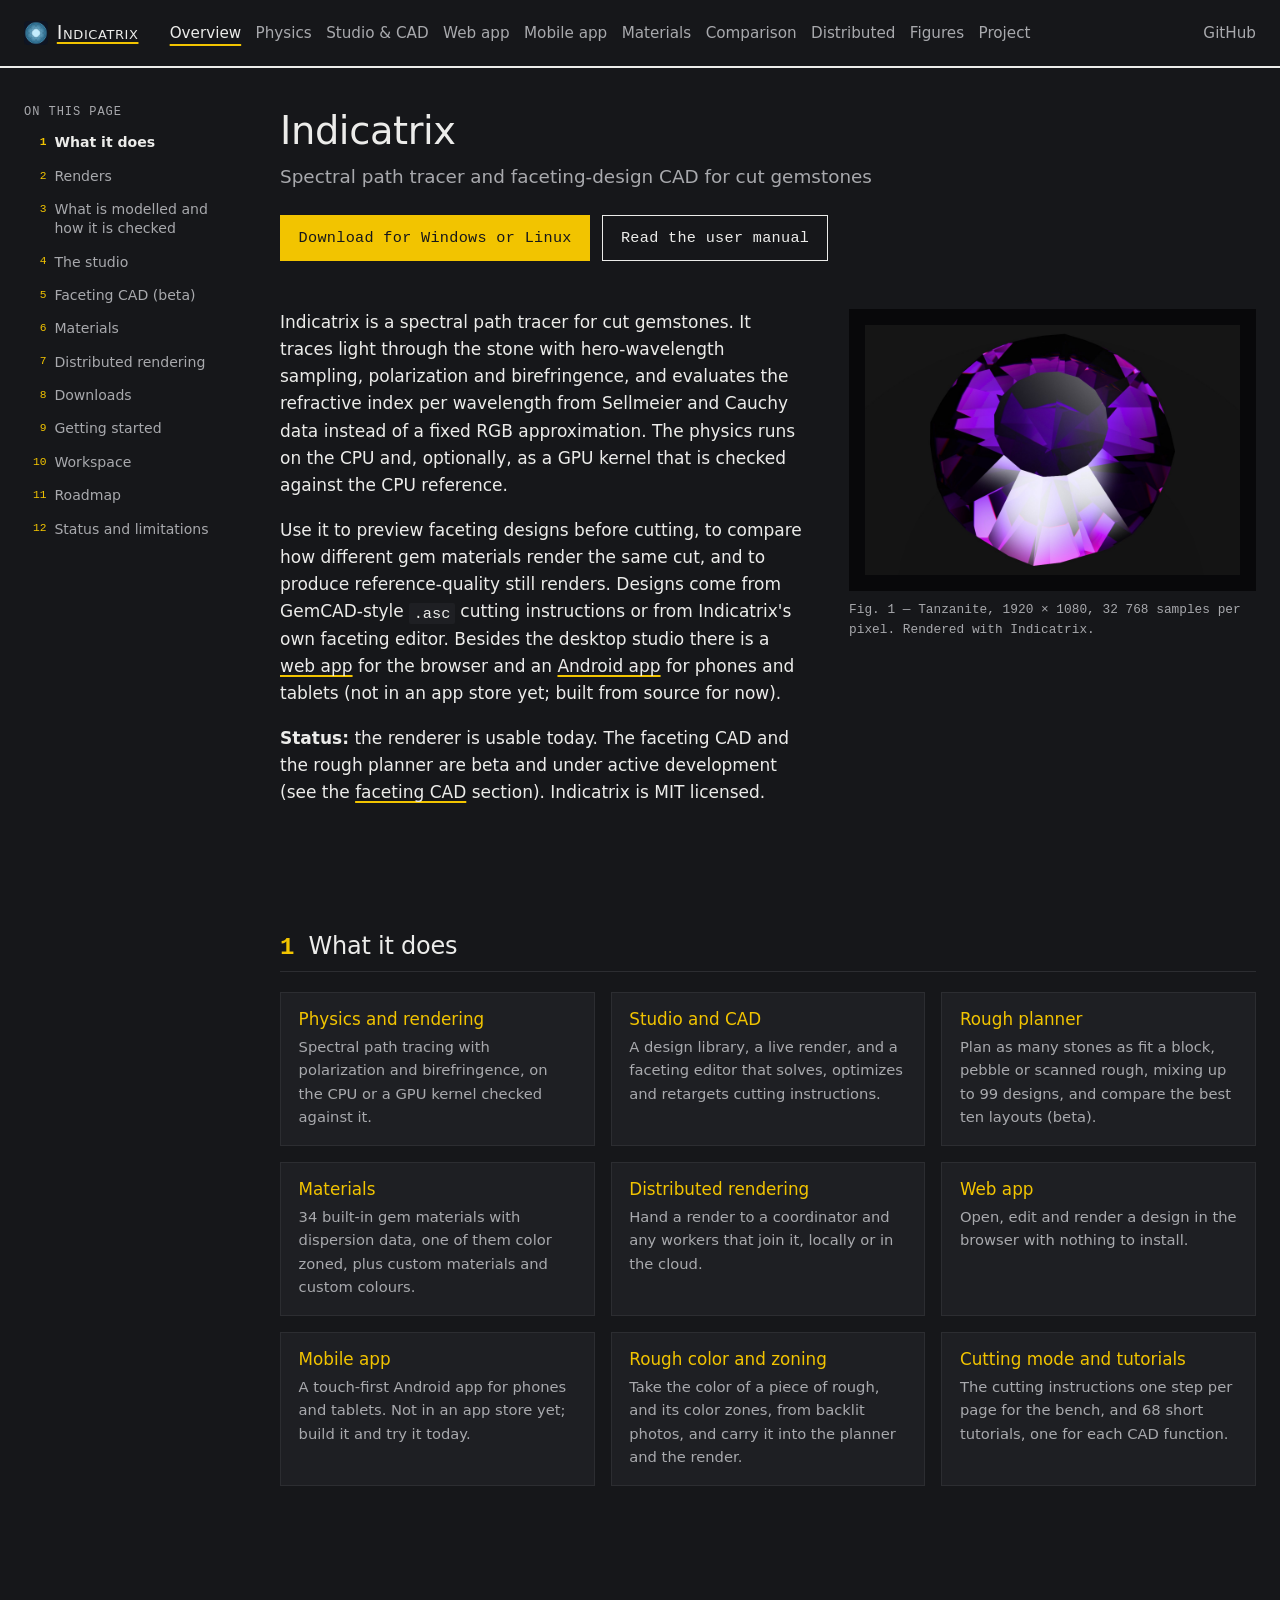
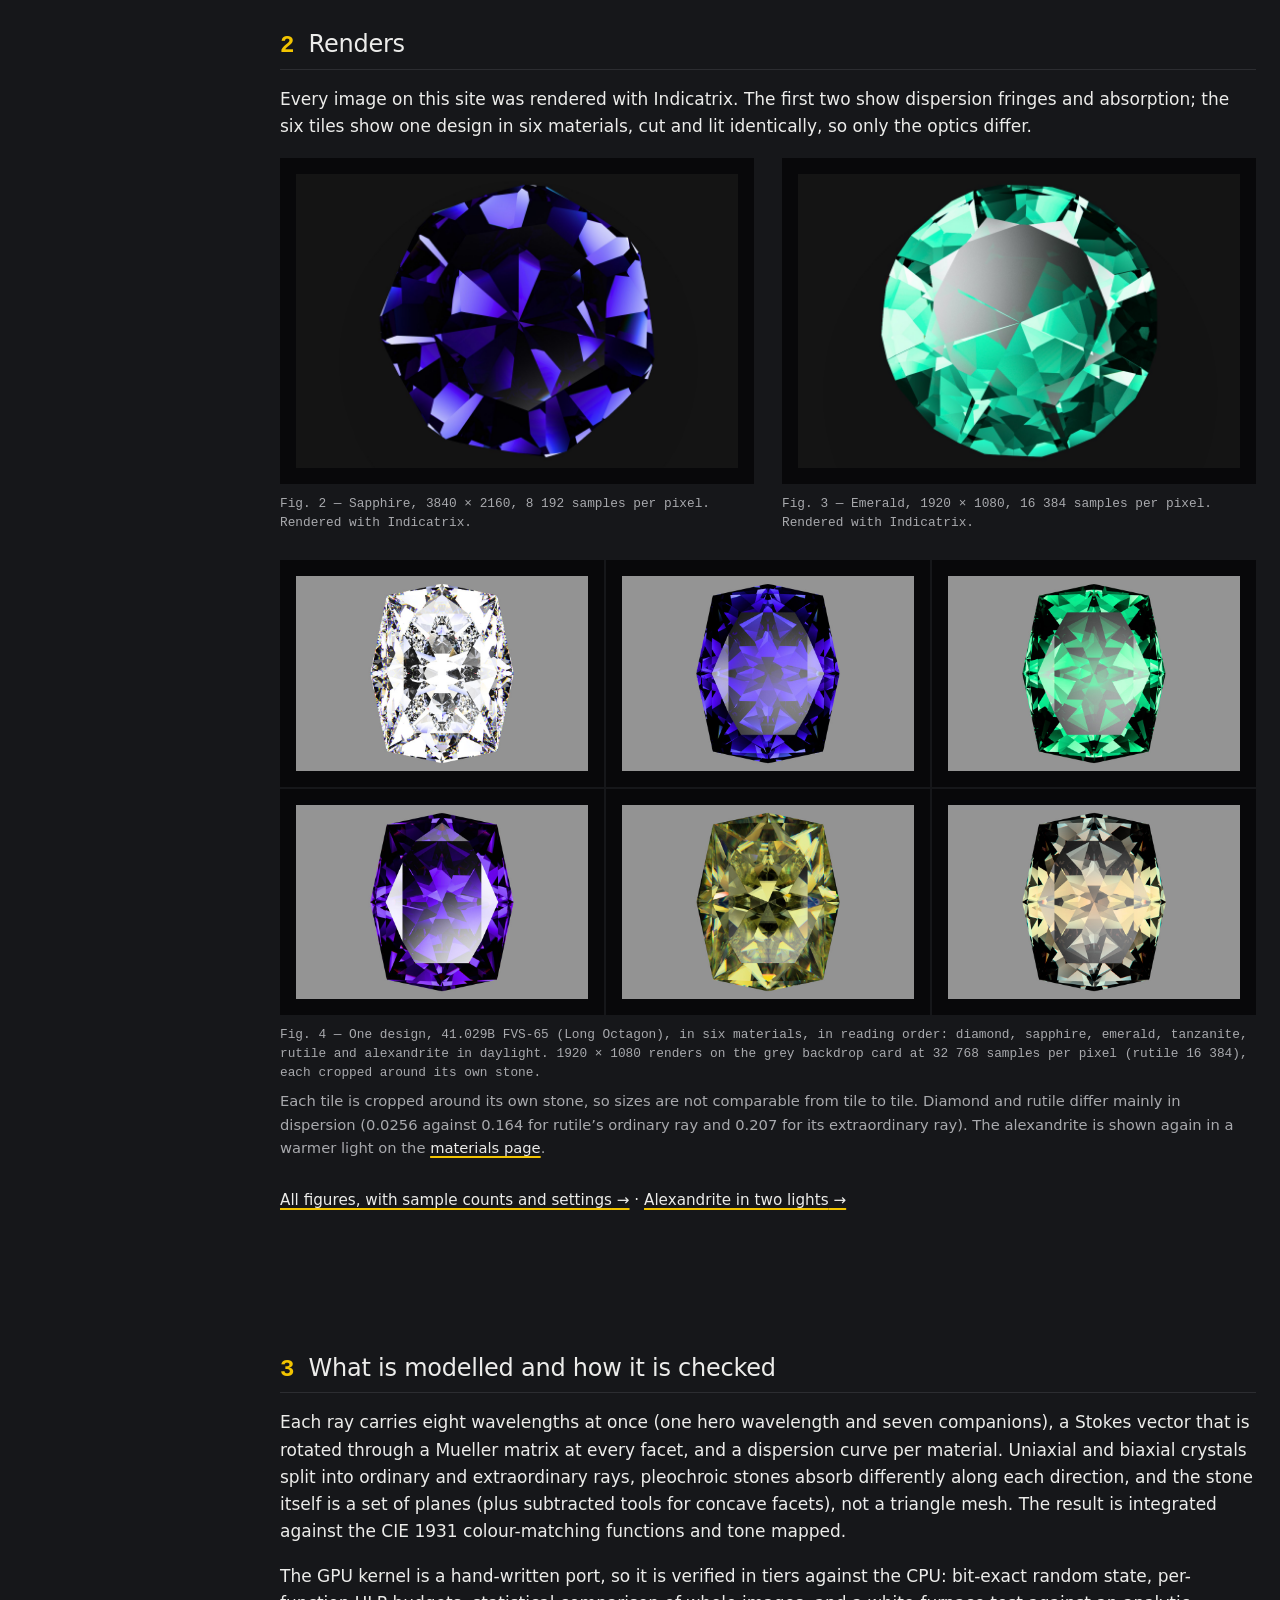
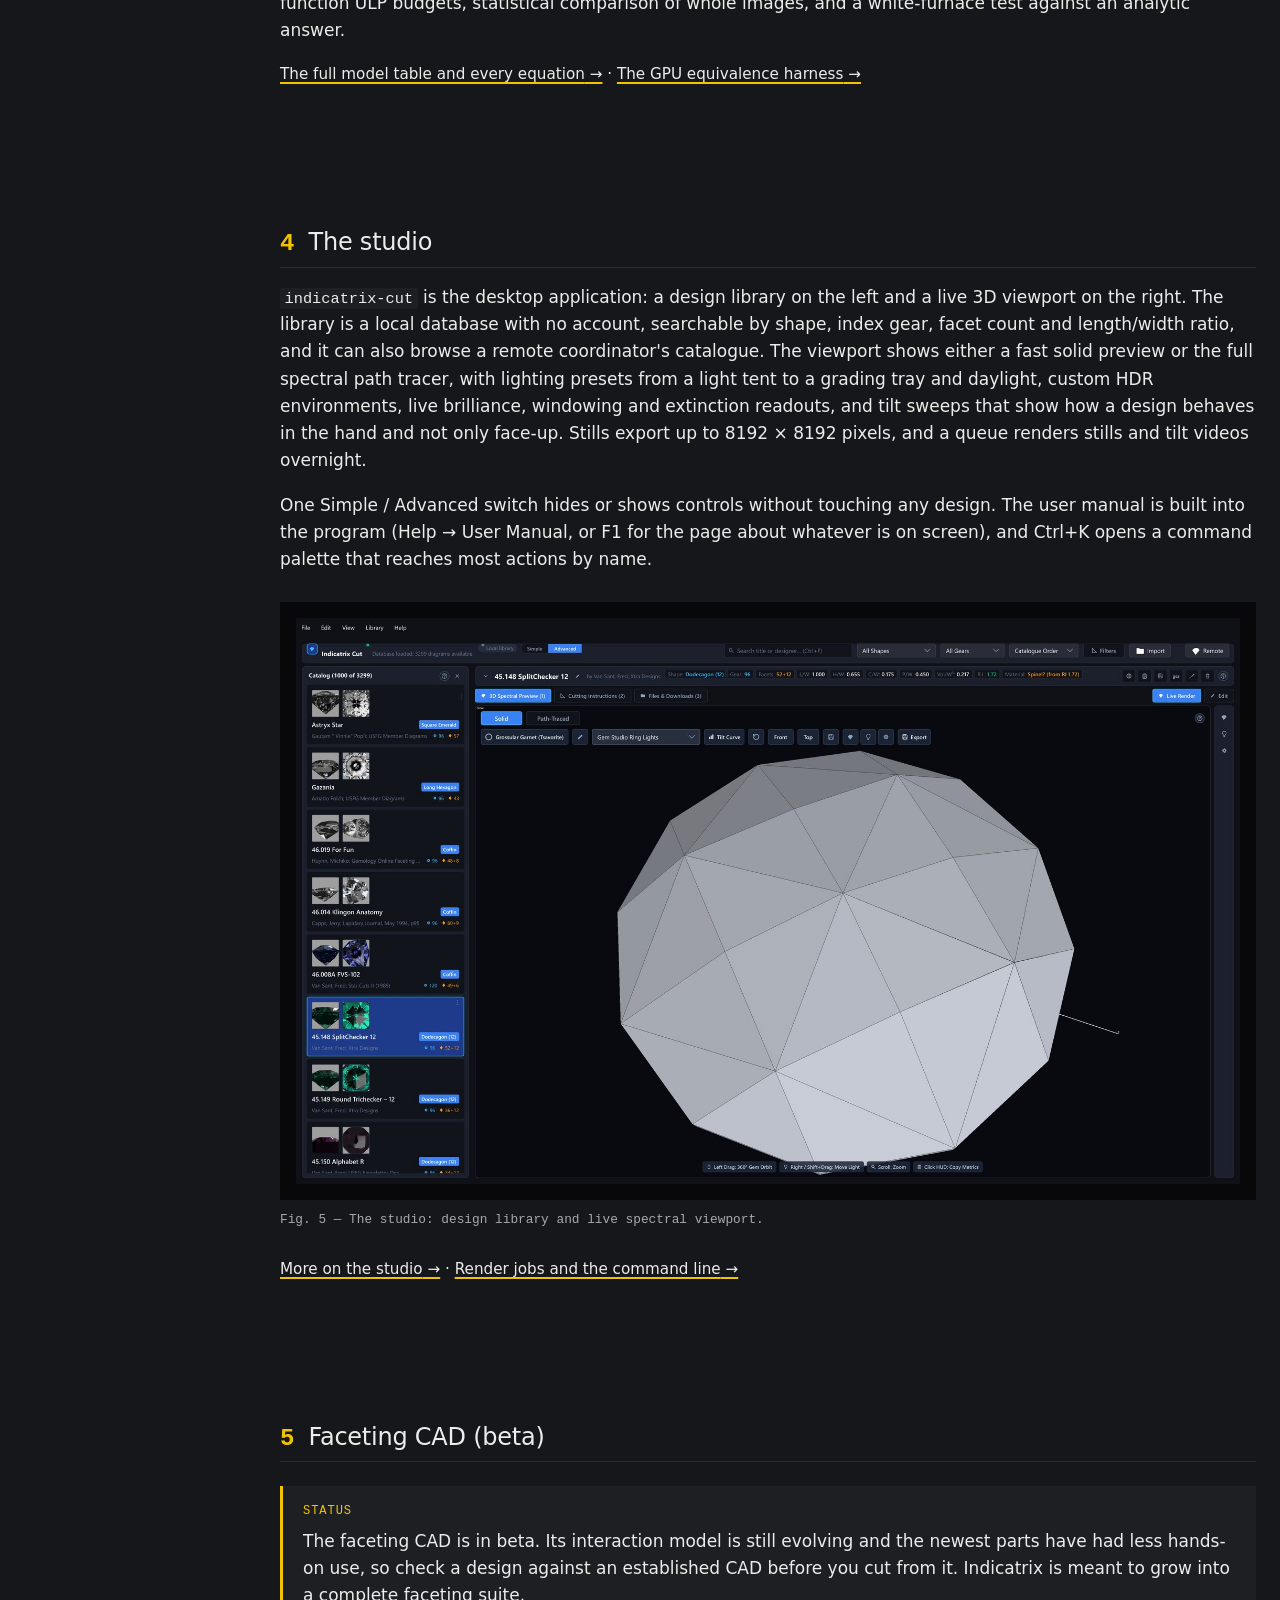
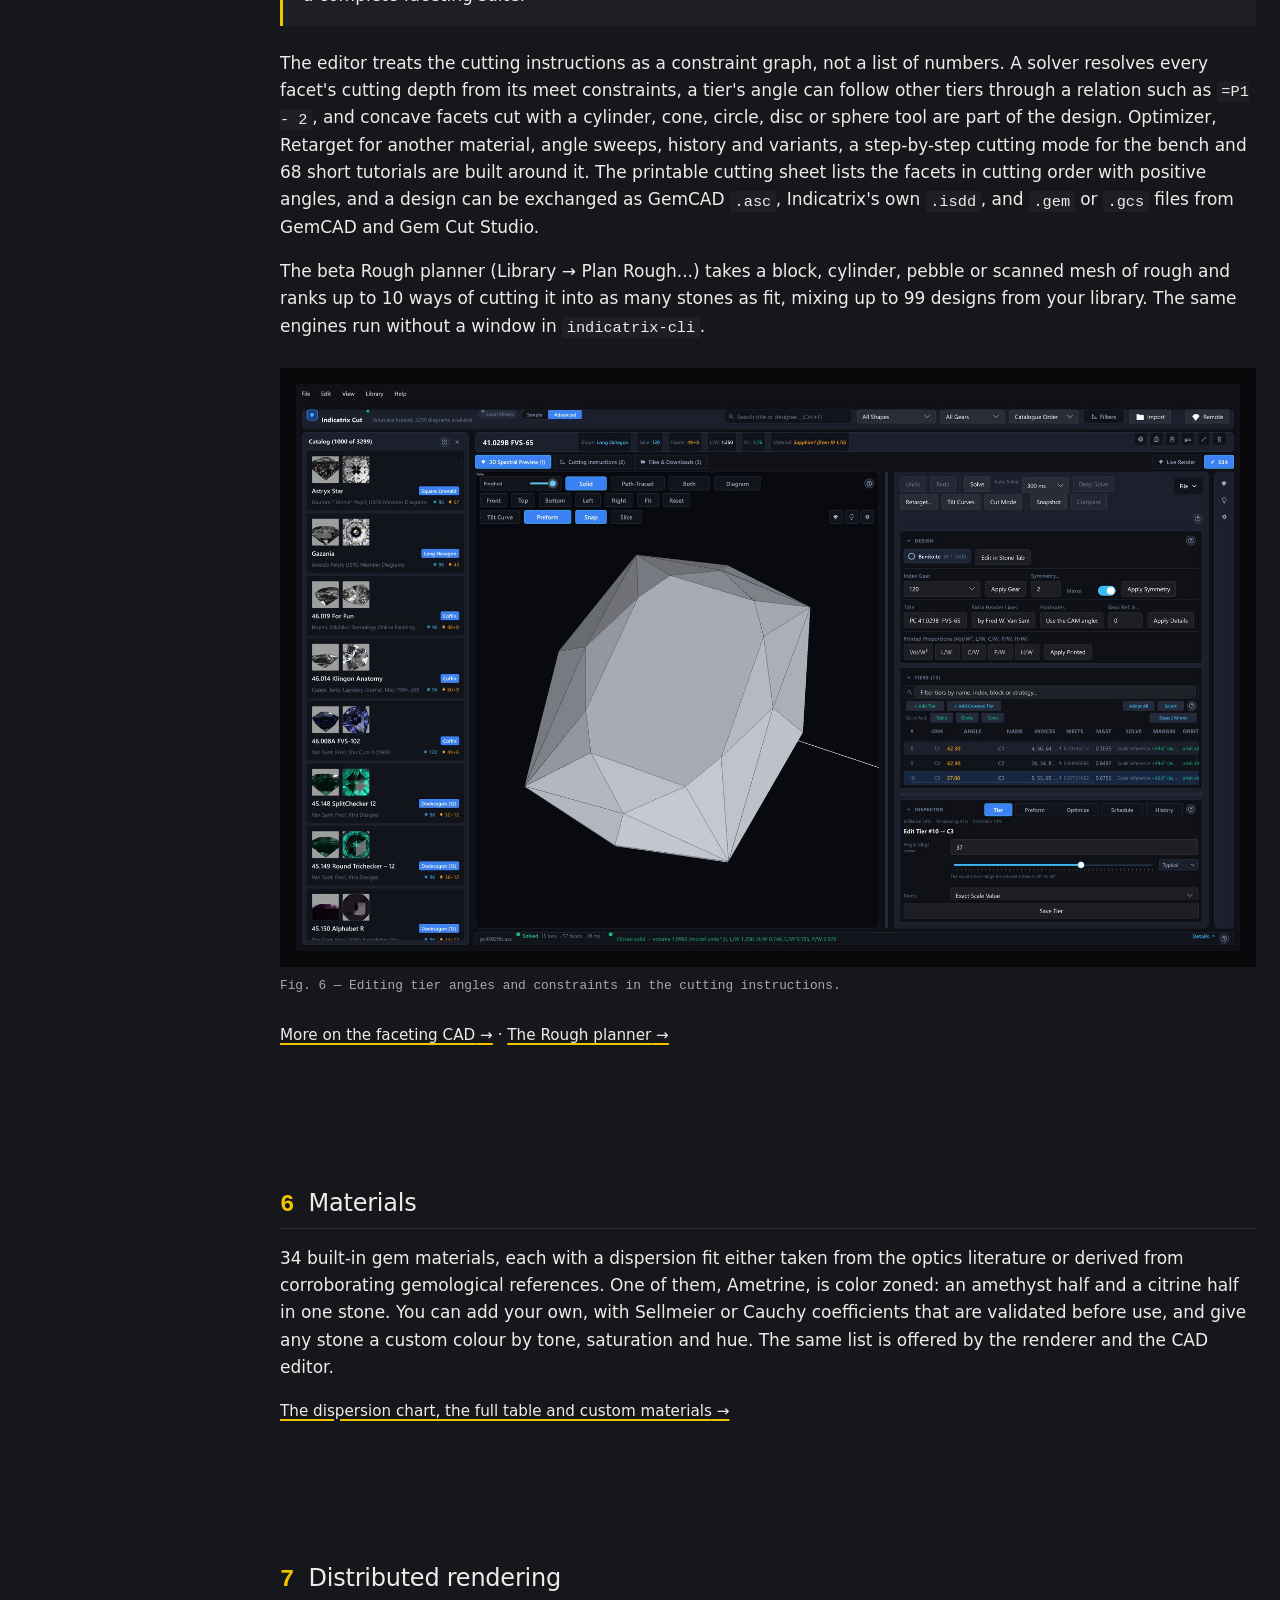
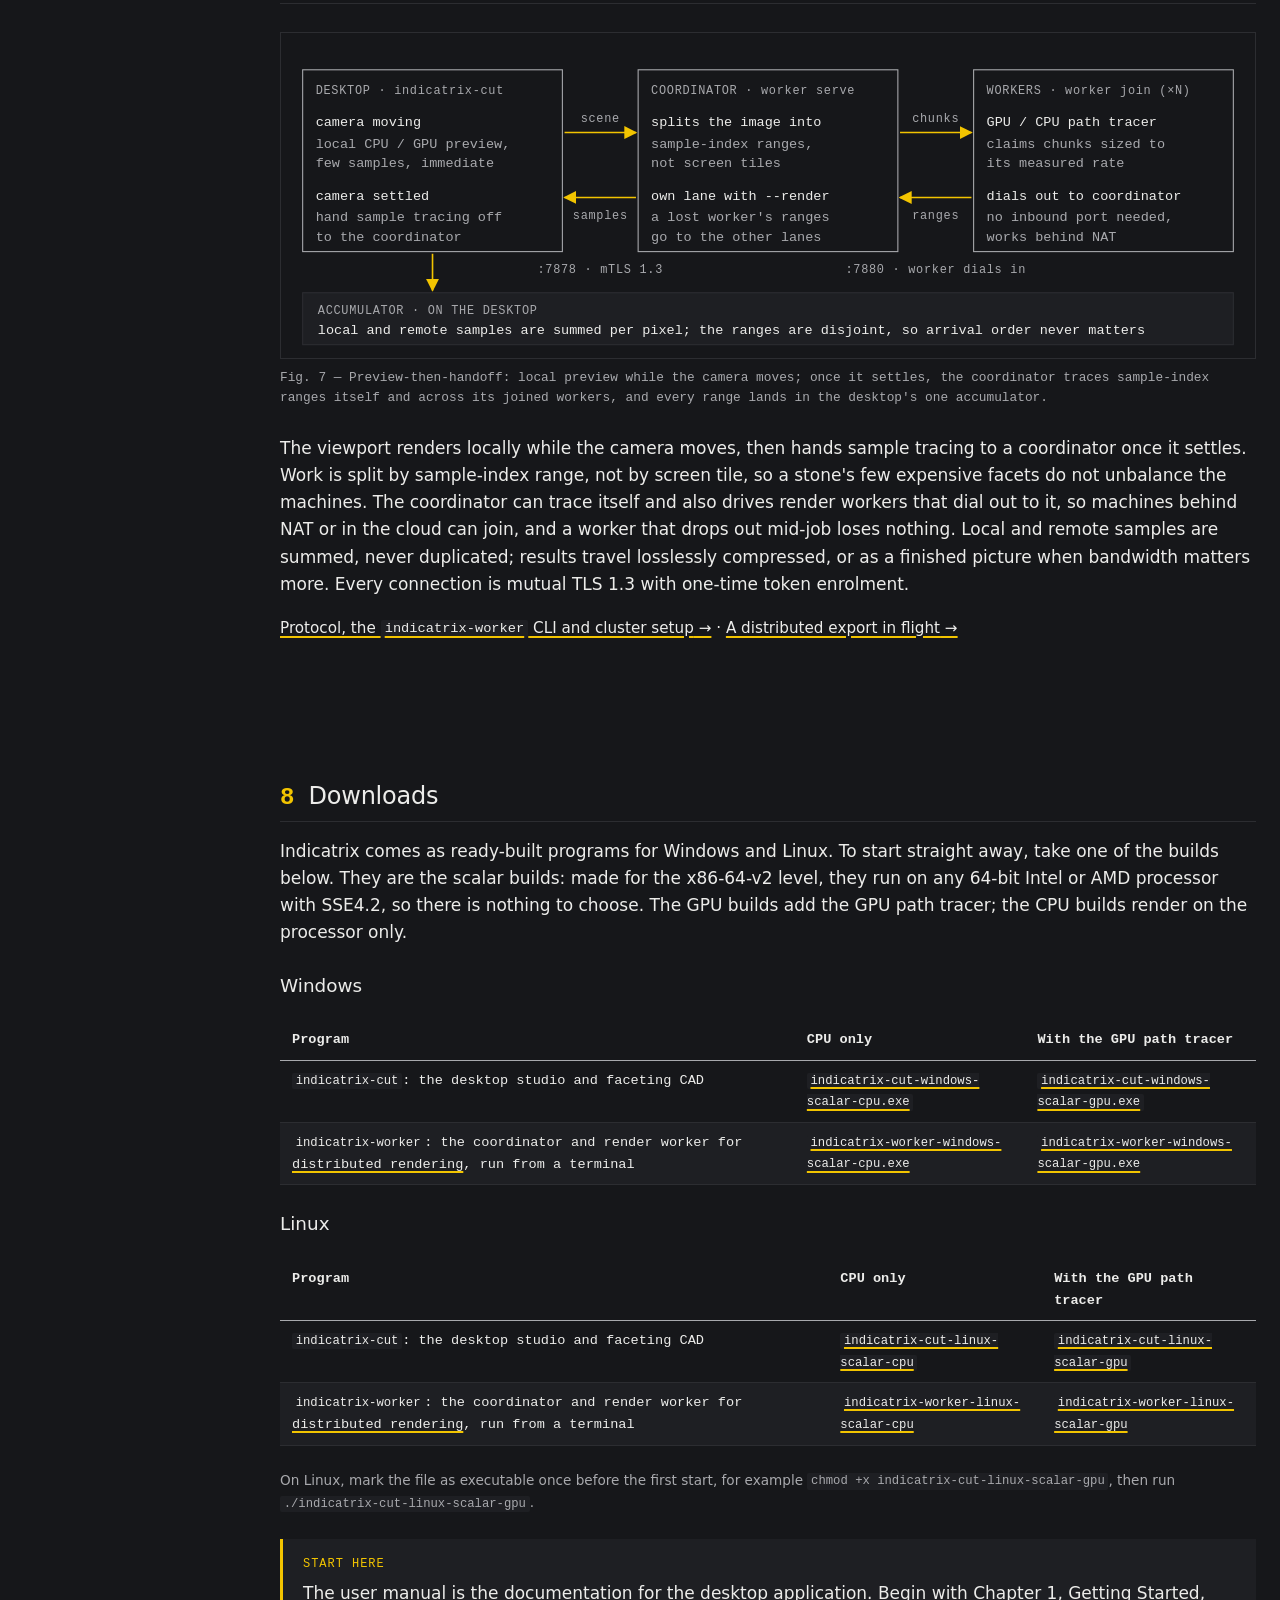
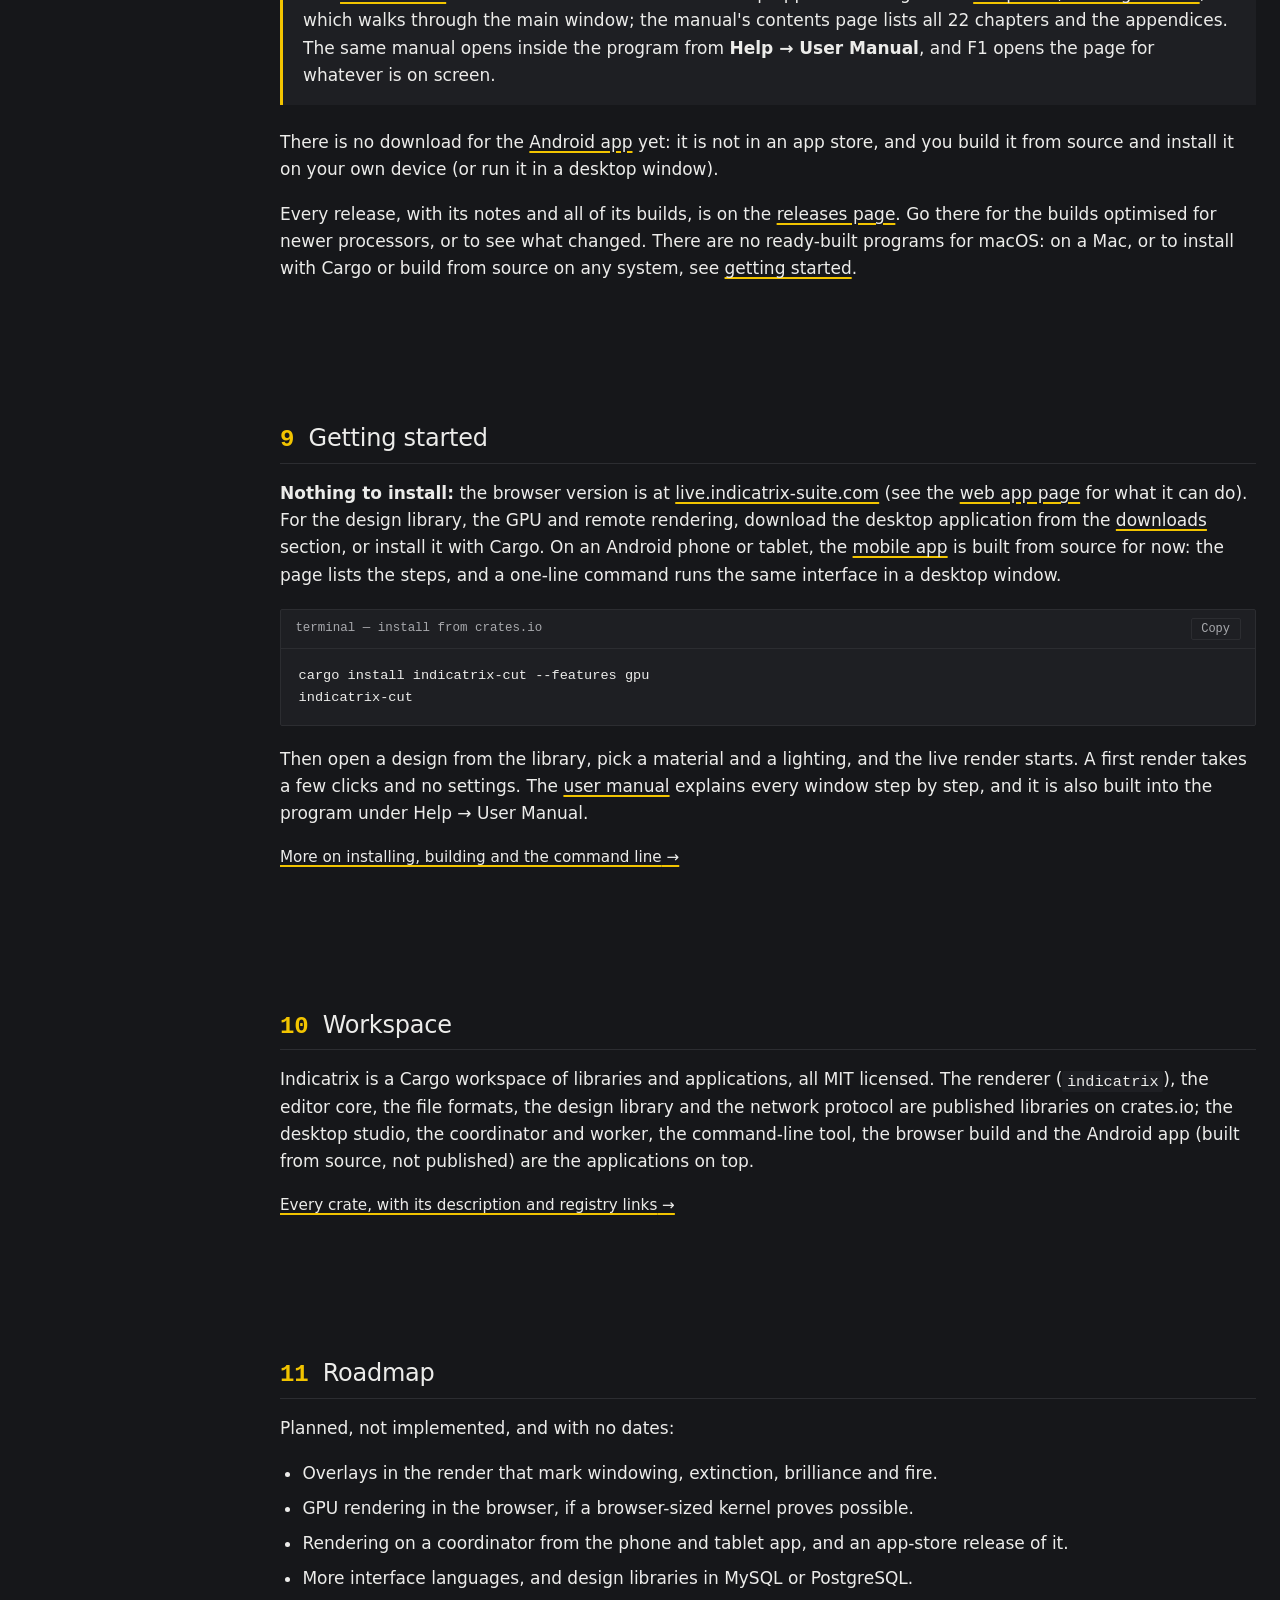
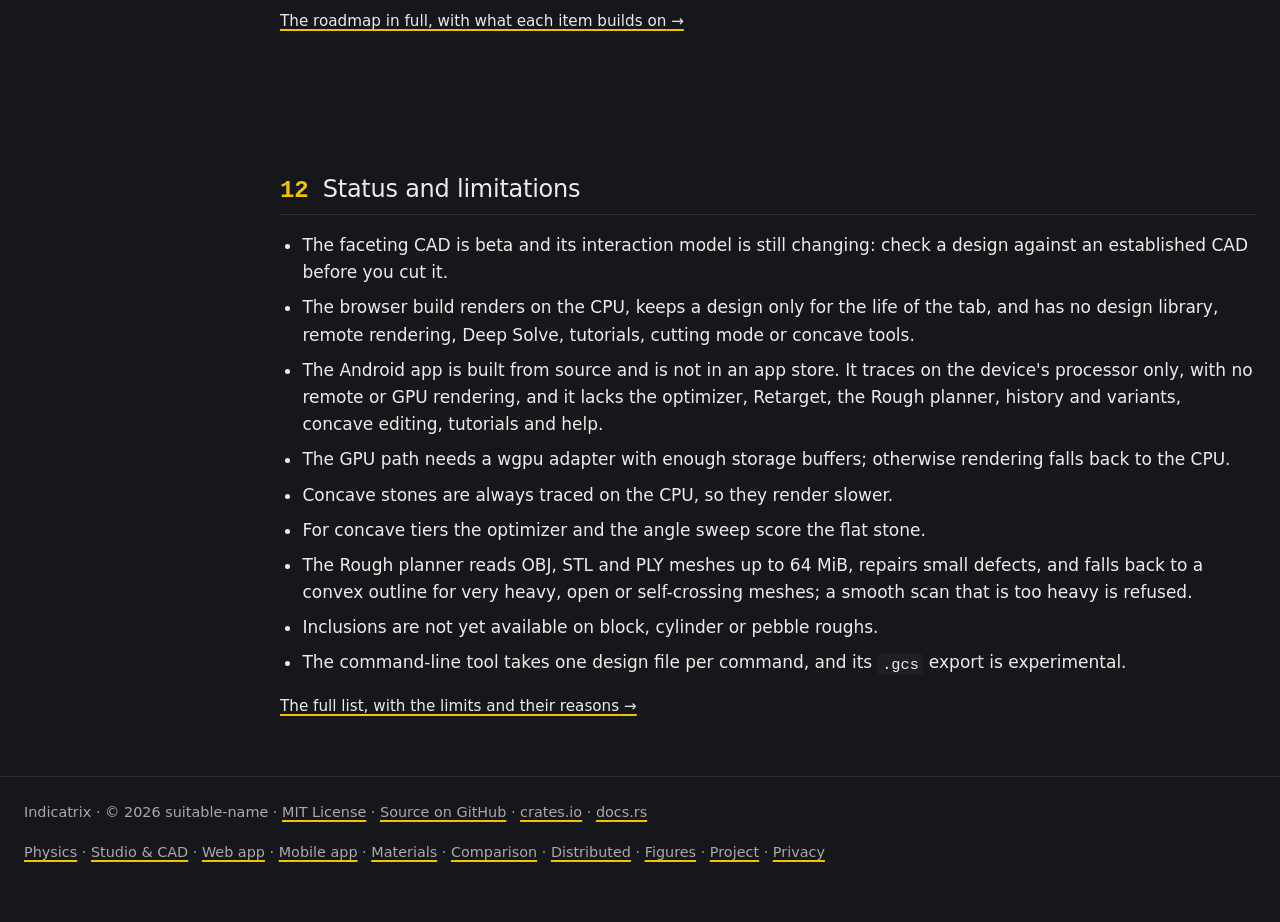
==== commit d20c2744: "Add files via upload" ====
--- a/index.html
+++ b/index.html
@@ -86,7 +86,7 @@
       </a>
       <a class="card" href="editor.html#rough-planner">
         <h3>Rough planner</h3>
-        <p>Plan up to 99 stones from a block, pebble or scanned rough, and compare the best ten layouts (beta).</p>
+        <p>Plan as many stones as fit a block, pebble or scanned rough, mixing up to 99 designs, and compare the best ten layouts (beta).</p>
       </a>
       <a class="card" href="materials.html">
         <h3>Materials</h3>
@@ -229,7 +229,7 @@
     <p>
       The beta Rough planner (Library &rarr; Plan Rough...) takes a block,
       cylinder, pebble or scanned mesh of rough and ranks up to 10 ways of cutting
-      up to 99 stones from the designs in your library. The same engines run
+      it into as many stones as fit, mixing up to 99 designs from your library. The same engines run
       without a window in <code>indicatrix-cli</code>.
     </p>
     <figure class="fig">
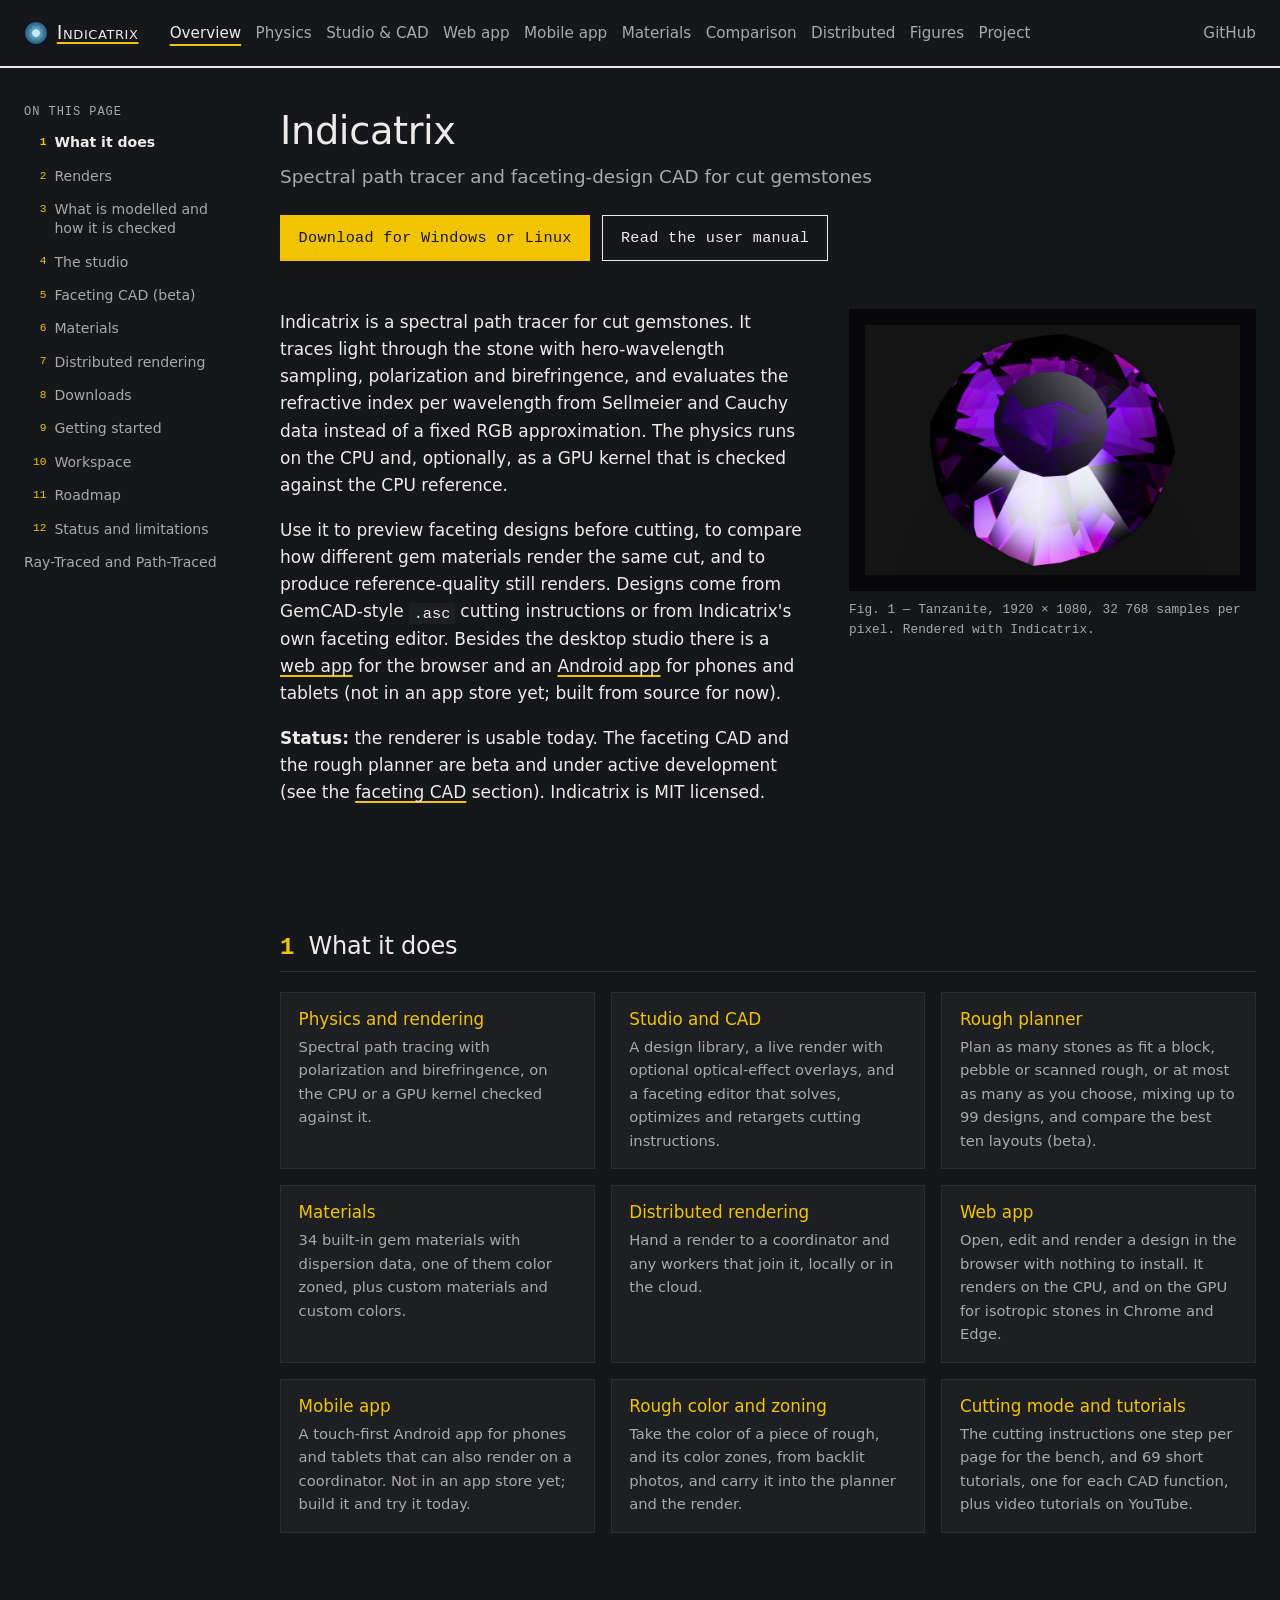
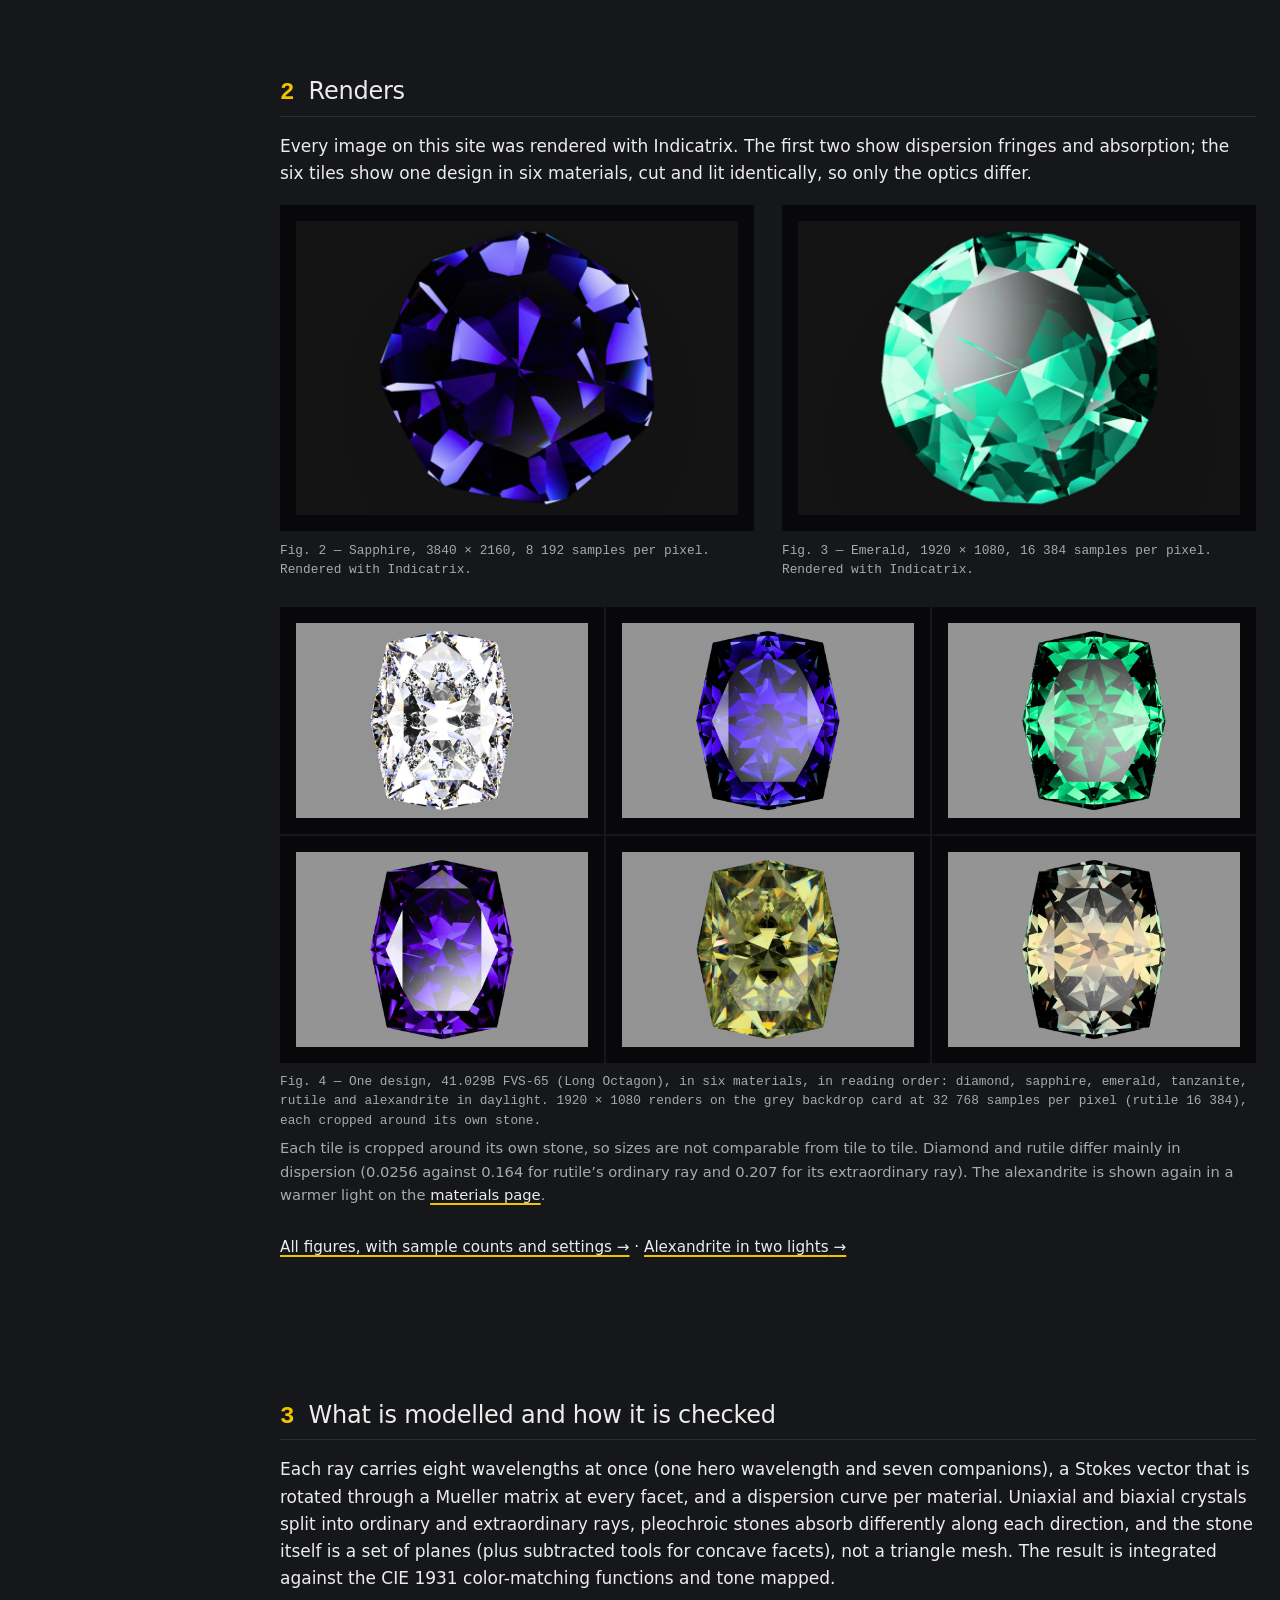
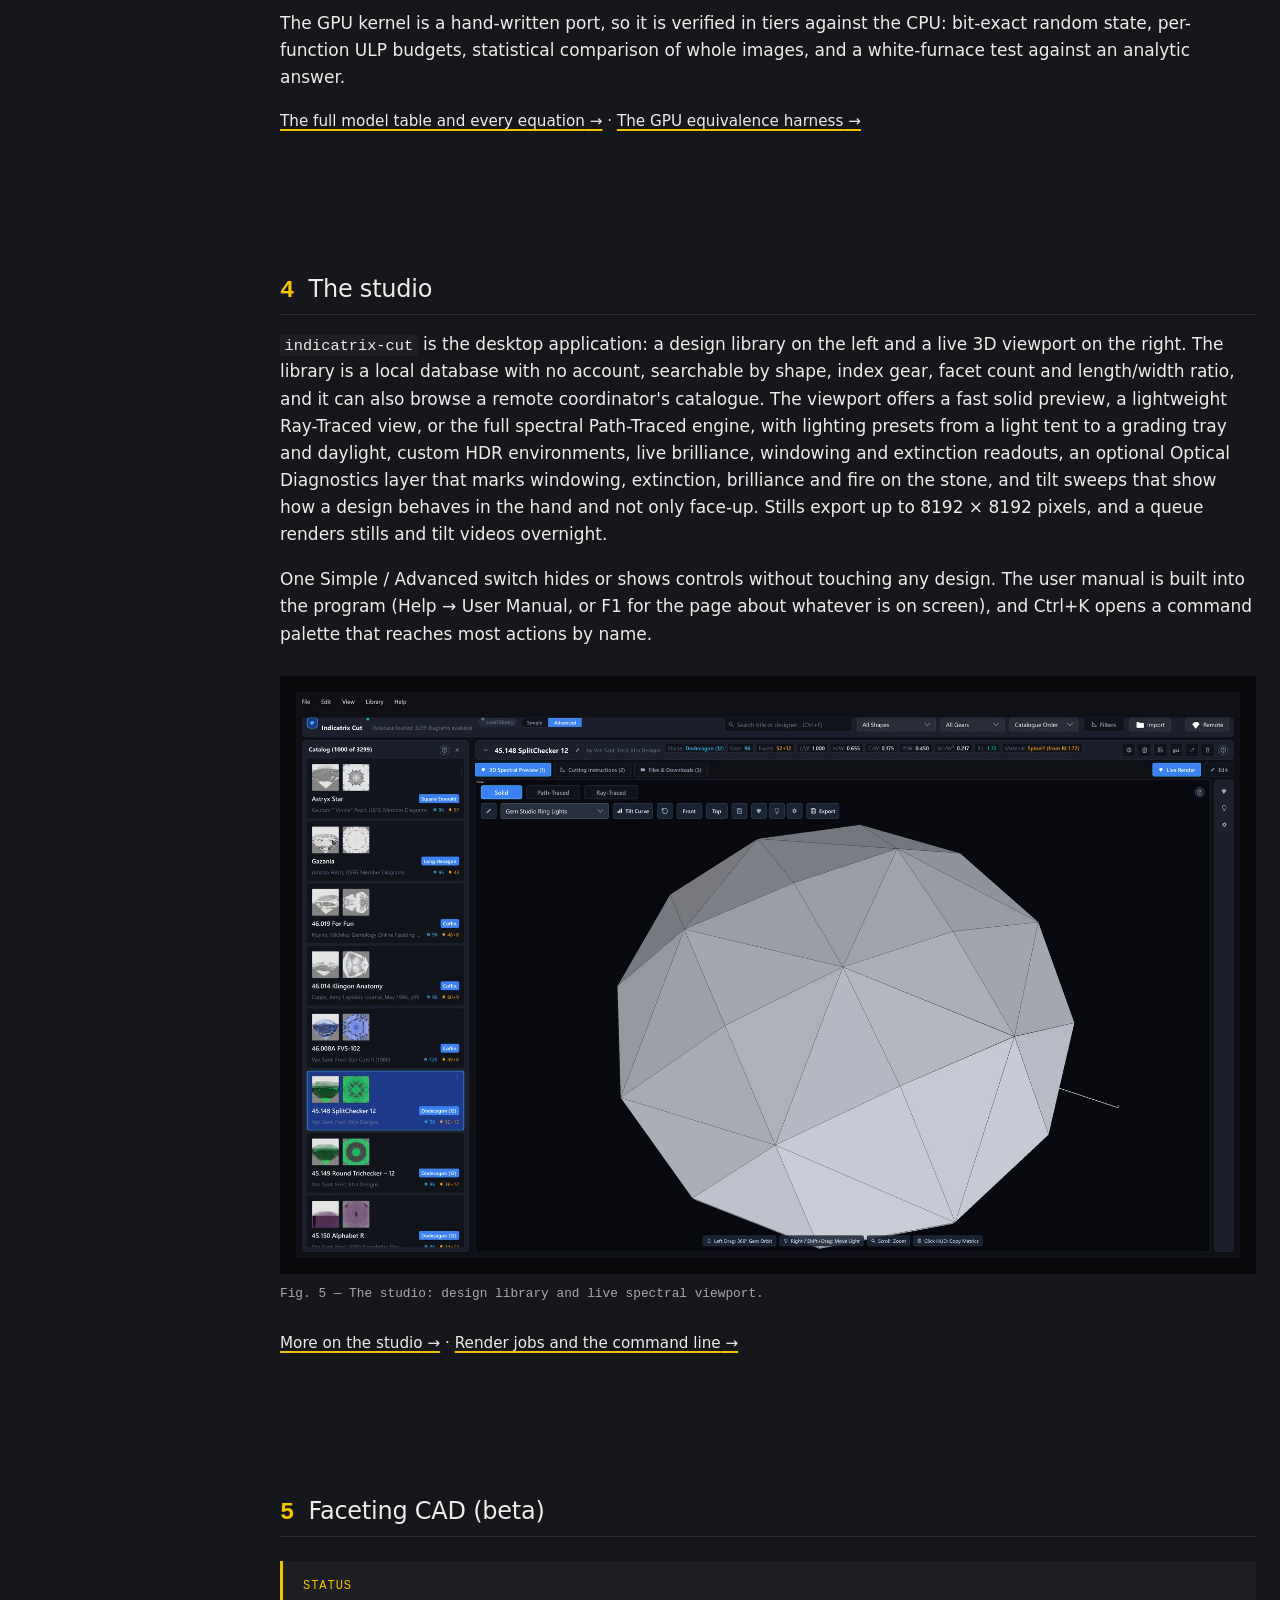
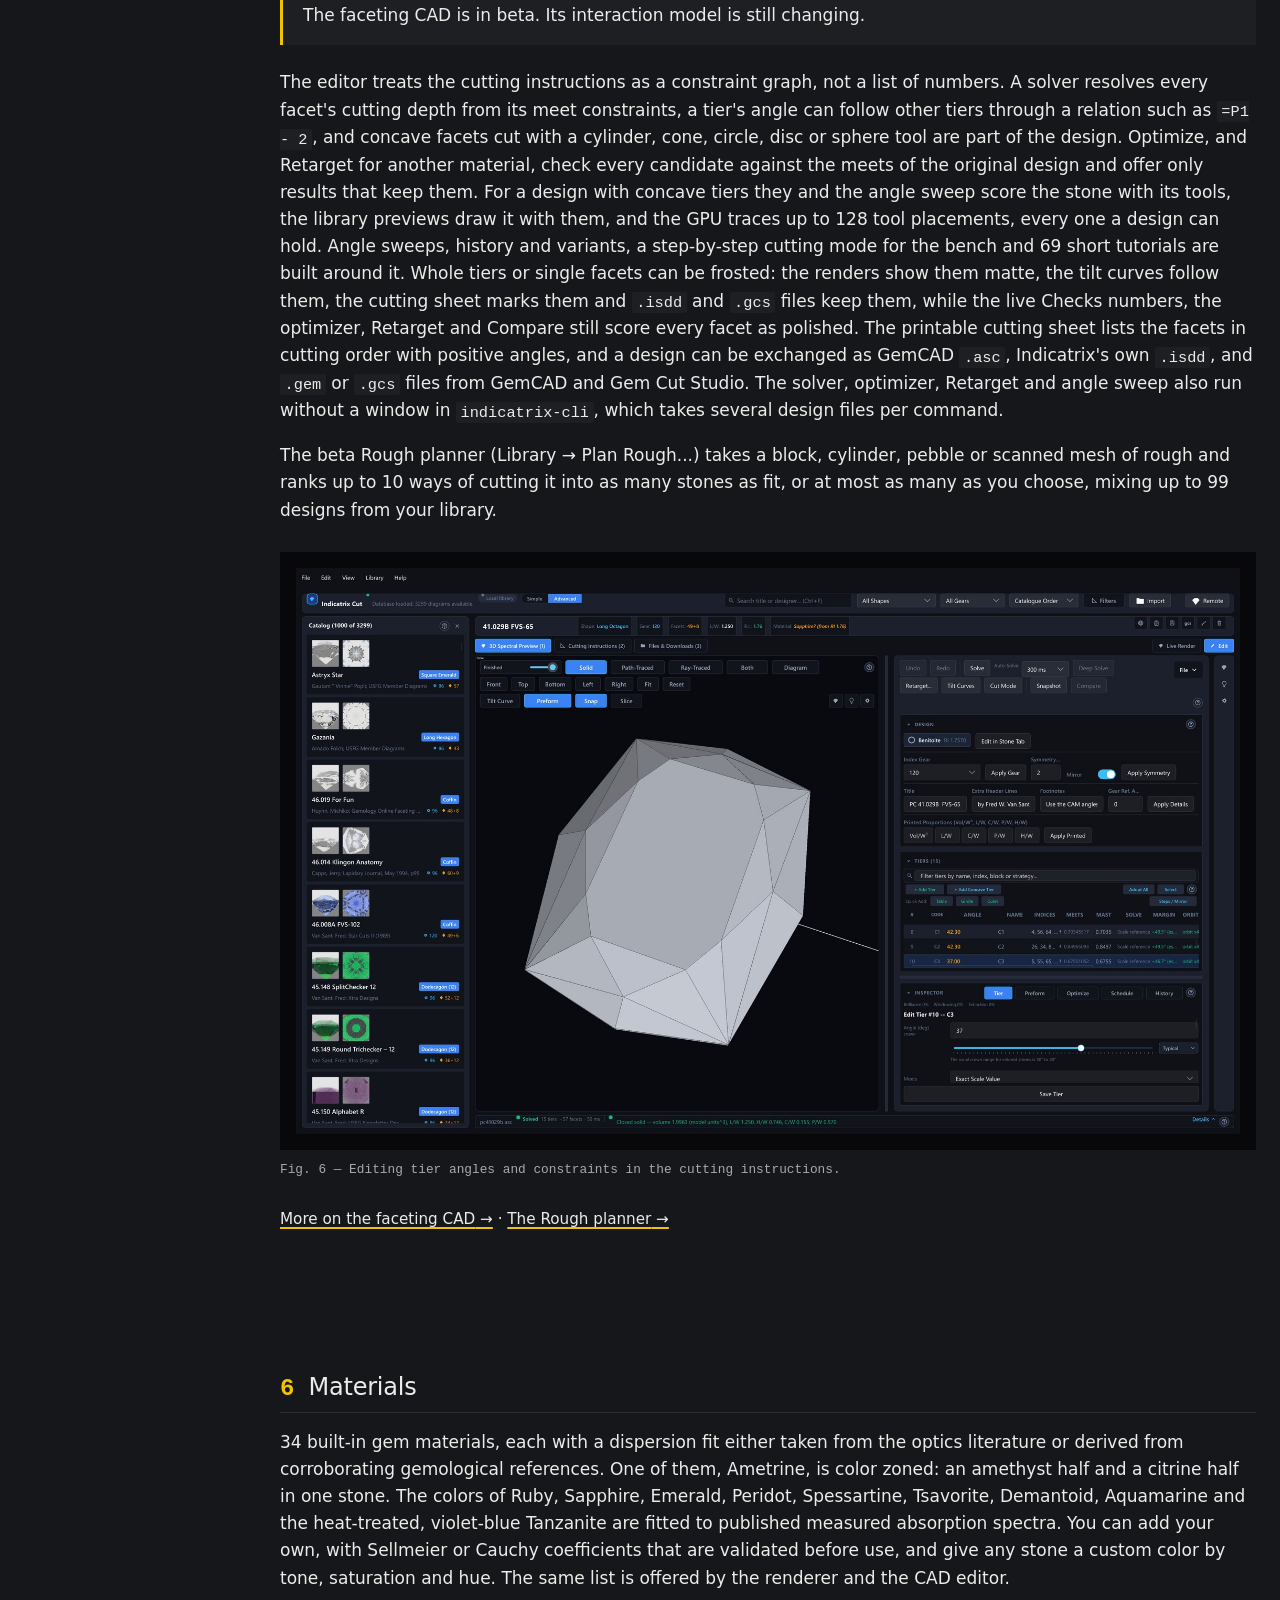
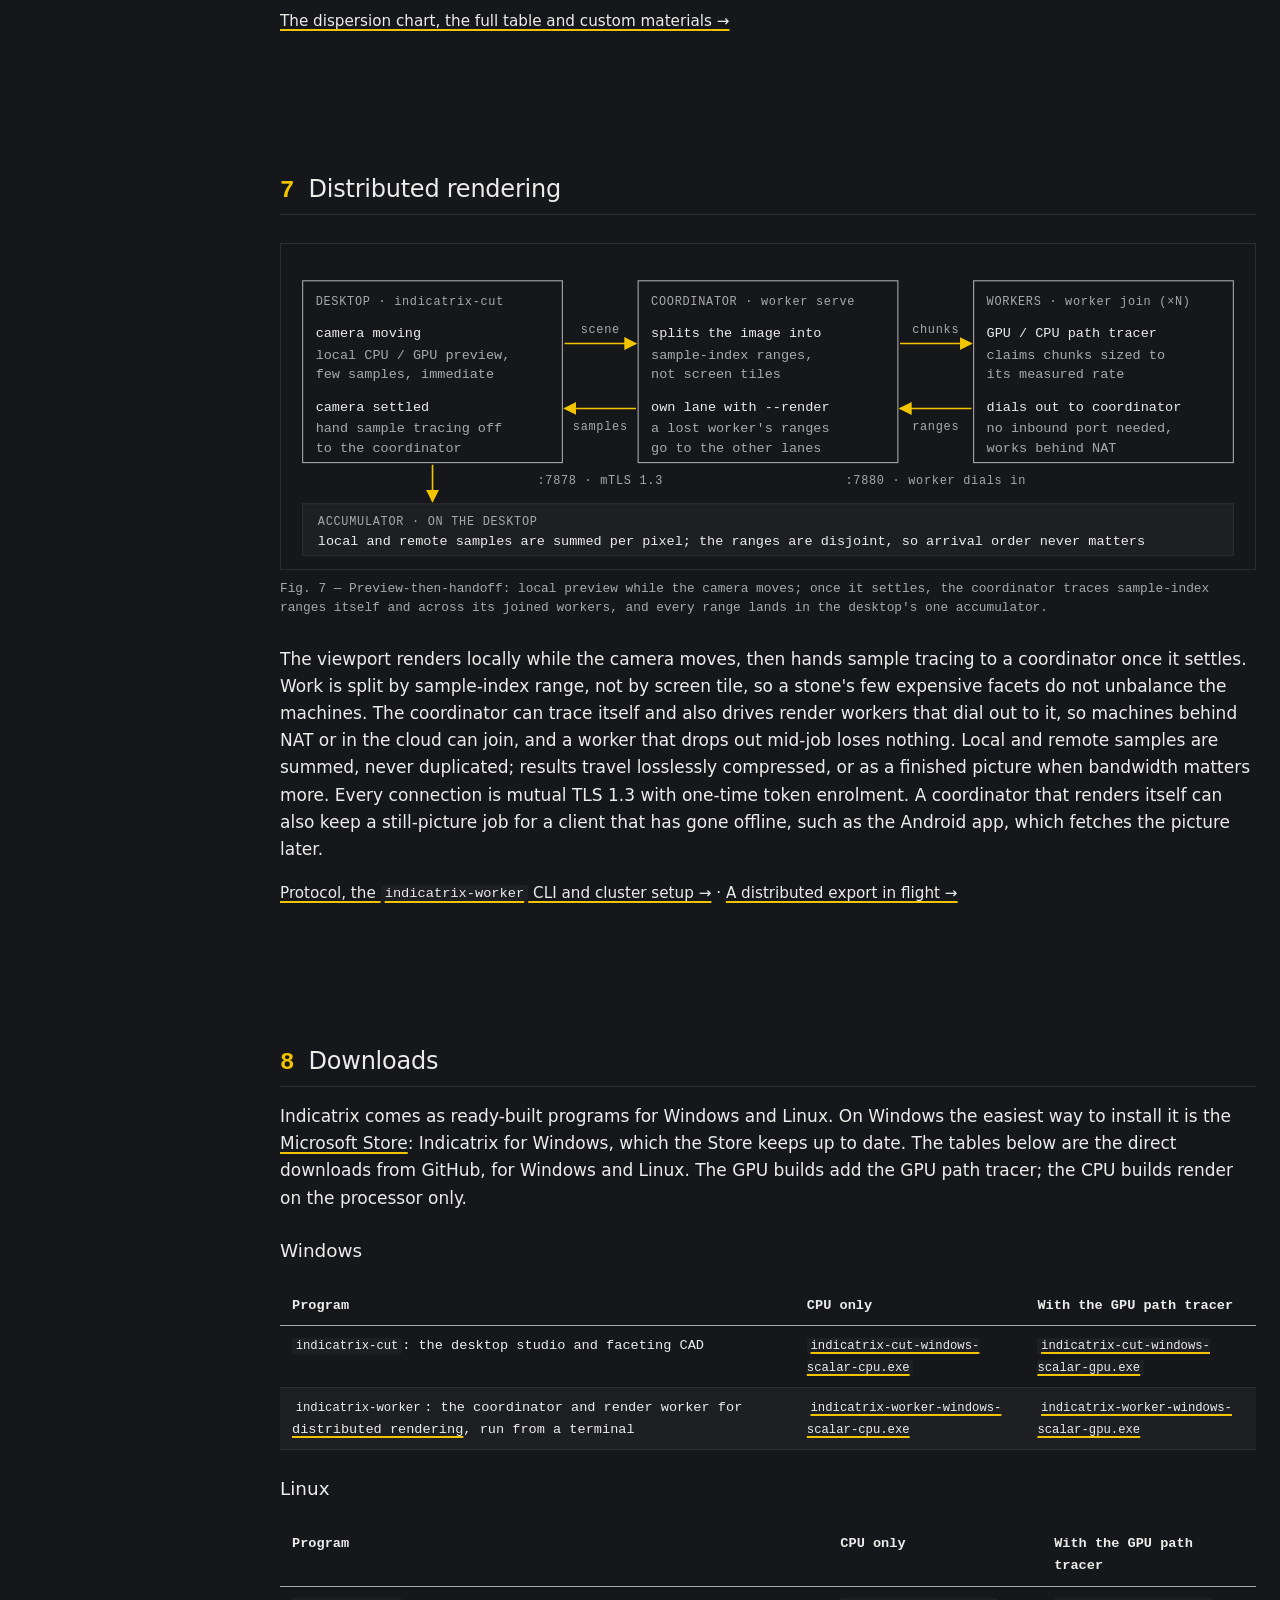
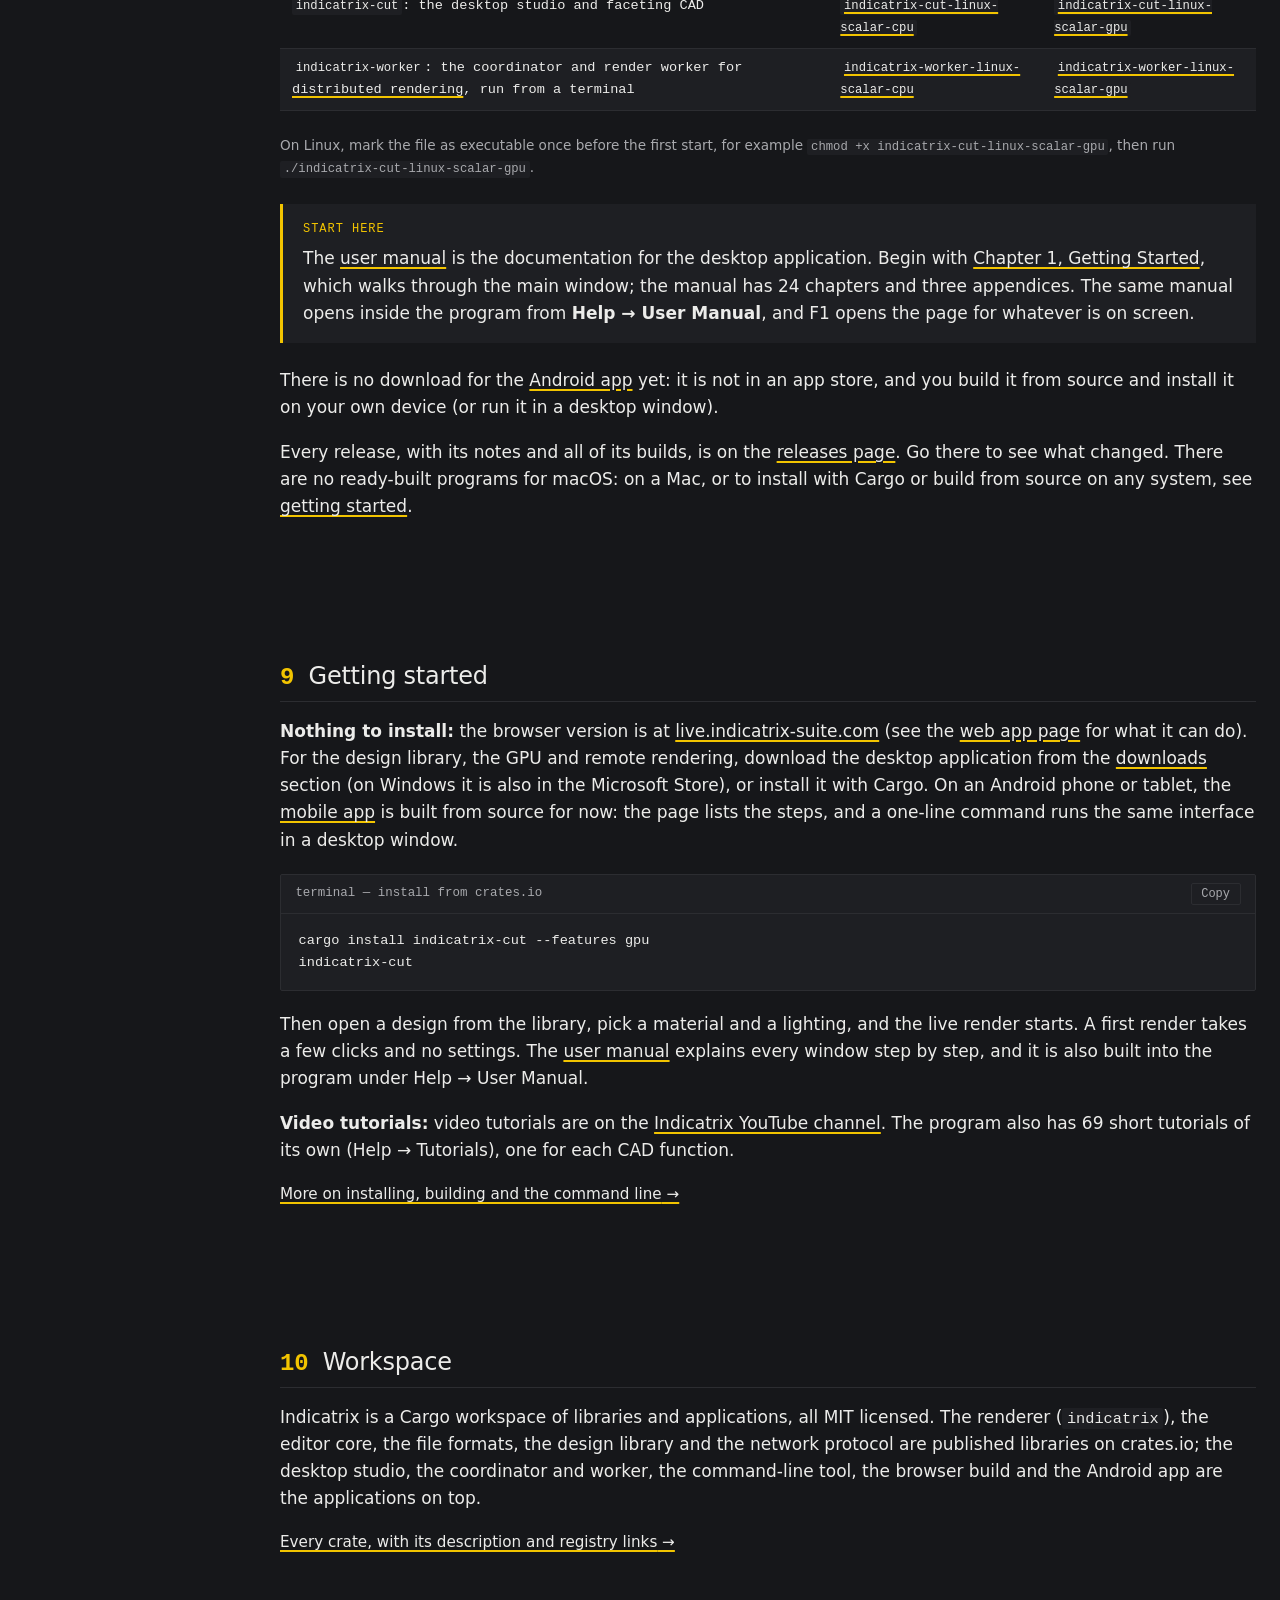
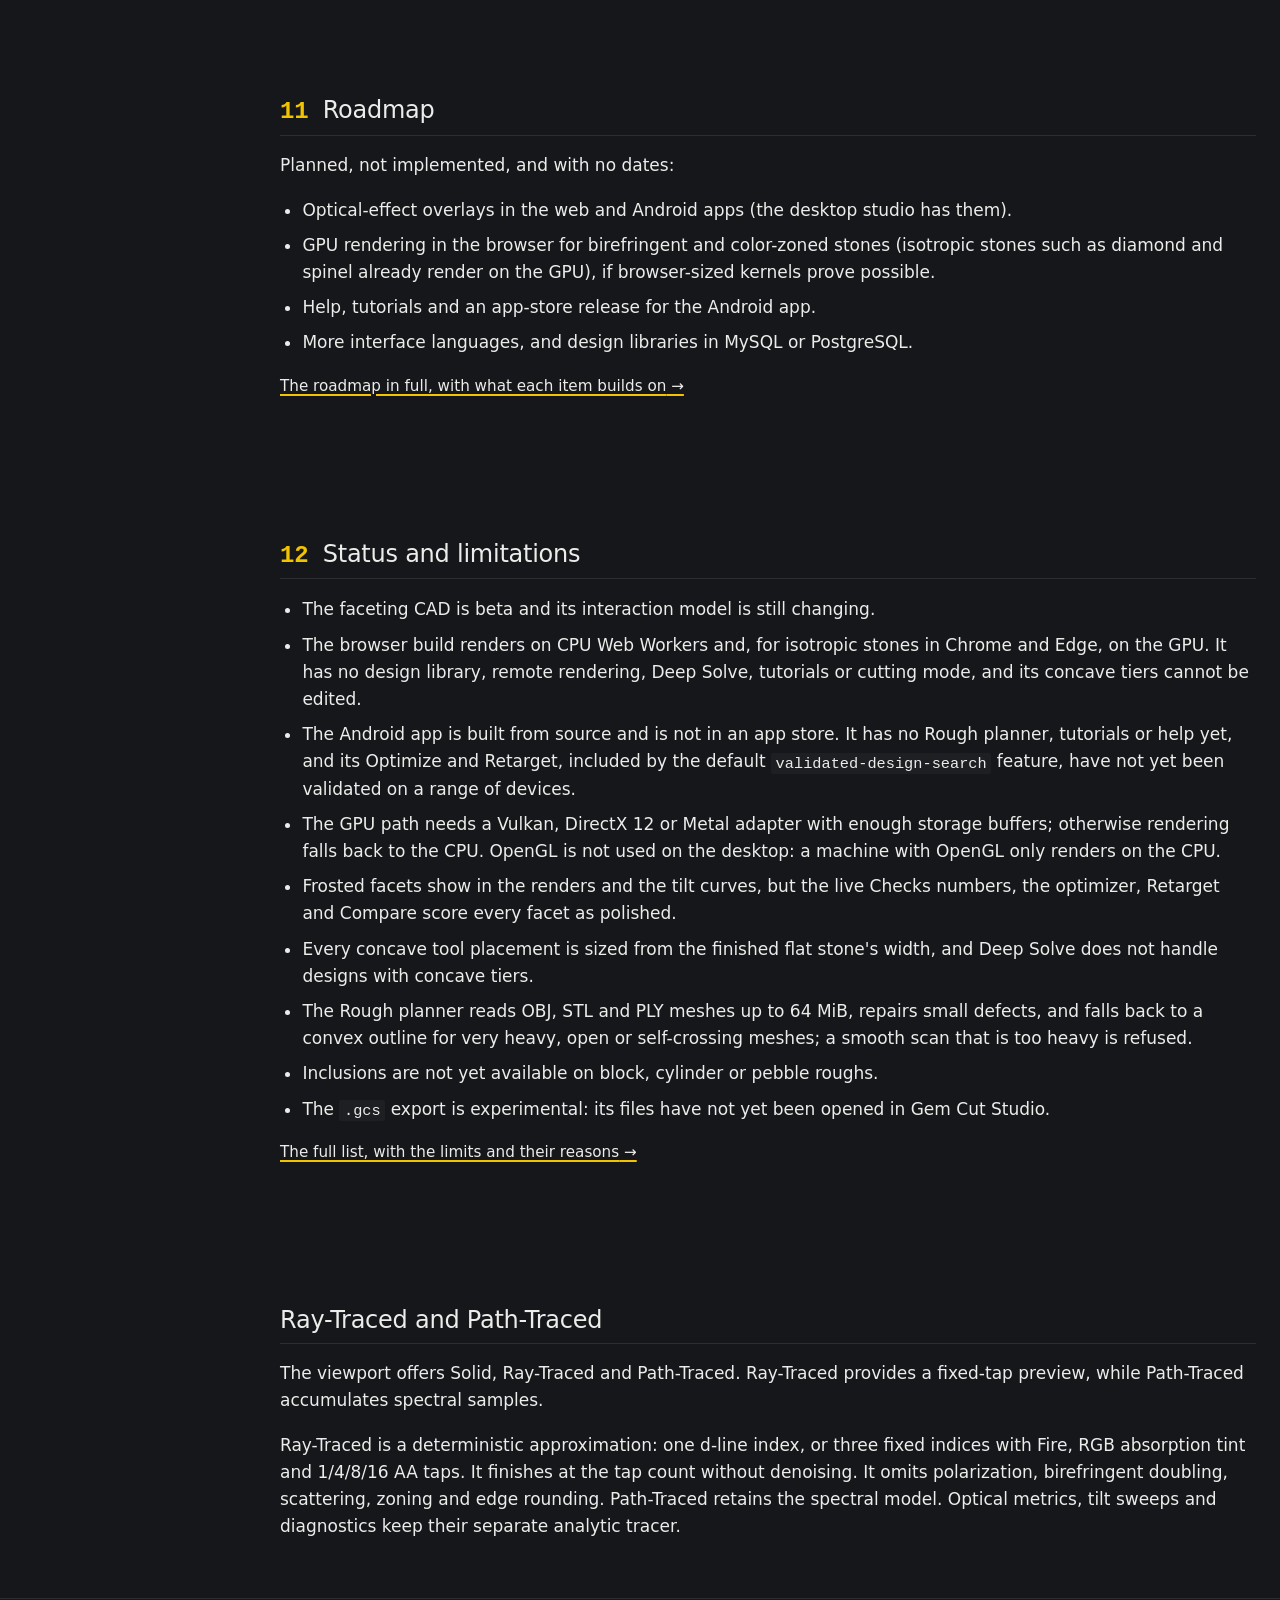
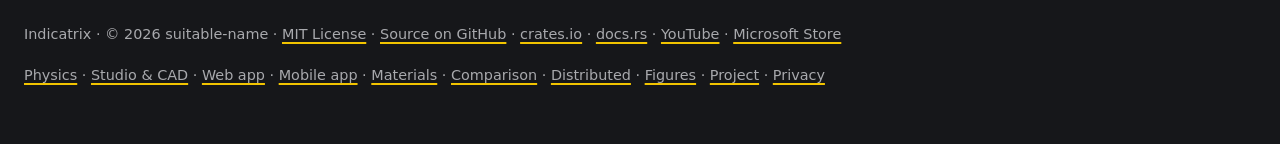
==== commit 7ec5910b: "Add files via upload" ====
--- a/index.html
+++ b/index.html
@@ -3,8 +3,62 @@
 <head>
 <meta charset="UTF-8">
 <meta name="viewport" content="width=device-width, initial-scale=1.0">
-<title>Indicatrix — spectral gemstone path tracer &amp; faceting CAD</title>
-<meta name="description" content="Indicatrix: a spectral gemstone path tracer and faceting-design CAD in Rust. Hero-wavelength sampling, Stokes-Mueller polarization, biaxial crystal optics. MIT licensed. CAD is beta.">
+<title>Indicatrix — gemstone faceting design and gem rendering software</title>
+<meta name="description" content="Free, open-source gemstone faceting software for Windows, Linux and macOS: design and solve faceting diagrams, import GemCad .asc and Gem Cut Studio .gcs files, and see the stone in a spectral path tracer with dispersion, polarization and pleochroism. On the Microsoft Store.">
+<!-- seo:start -->
+<link rel="canonical" href="https://www.indicatrix-suite.com/">
+<meta name="theme-color" content="#16171a">
+<meta property="og:type" content="website">
+<meta property="og:site_name" content="Indicatrix">
+<meta property="og:title" content="Indicatrix — gemstone faceting design and gem rendering software">
+<meta property="og:description" content="Free, open-source gemstone faceting software for Windows, Linux and macOS: design and solve faceting diagrams, import GemCad .asc and Gem Cut Studio .gcs files, and see the stone in a spectral path tracer with dispersion, polarization and pleochroism. On the Microsoft Store.">
+<meta property="og:url" content="https://www.indicatrix-suite.com/">
+<meta property="og:image" content="https://www.indicatrix-suite.com/assets/images/fig_fvs_hero.jpg">
+<meta property="og:image:width" content="1800">
+<meta property="og:image:height" content="1200">
+<meta property="og:image:alt" content="A long octagon sapphire rendered by Indicatrix&#x27;s spectral path tracer">
+<meta name="twitter:card" content="summary_large_image">
+<script type="application/ld+json">
+{
+ "@context": "https://schema.org",
+ "@graph": [
+  {
+   "@type": "WebSite",
+   "@id": "https://www.indicatrix-suite.com/#website",
+   "url": "https://www.indicatrix-suite.com/",
+   "name": "Indicatrix",
+   "inLanguage": "en"
+  },
+  {
+   "@type": "SoftwareApplication",
+   "@id": "https://www.indicatrix-suite.com/#software",
+   "name": "Indicatrix",
+   "description": "Free, open-source gemstone faceting software for Windows, Linux and macOS: design and solve faceting diagrams, import GemCad .asc and Gem Cut Studio .gcs files, and see the stone in a spectral path tracer with dispersion, polarization and pleochroism. On the Microsoft Store.",
+   "url": "https://www.indicatrix-suite.com/",
+   "applicationCategory": "DesignApplication",
+   "applicationSubCategory": "Gemstone faceting design and gem rendering",
+   "operatingSystem": "Windows, Linux, macOS",
+   "isAccessibleForFree": true,
+   "offers": {
+    "@type": "Offer",
+    "price": "0",
+    "priceCurrency": "USD"
+   },
+   "license": "https://opensource.org/licenses/MIT",
+   "installUrl": "https://apps.microsoft.com/store/detail/9PF7KR401SNC",
+   "downloadUrl": "https://github.com/suitable-name/indicatrix/releases/latest",
+   "image": "https://www.indicatrix-suite.com/assets/images/fig_fvs_hero.jpg",
+   "sameAs": [
+    "https://github.com/suitable-name/indicatrix",
+    "https://www.youtube.com/@Indicatrix-Suite",
+    "https://apps.microsoft.com/store/detail/9PF7KR401SNC",
+    "https://crates.io/crates/indicatrix"
+   ]
+  }
+ ]
+}
+</script>
+<!-- seo:end -->
 <link rel="icon" type="image/png" href="assets/images/icon.png">
 <link rel="stylesheet" href="assets/css/style.css">
 </head>
@@ -82,15 +136,15 @@
       </a>
       <a class="card" href="editor.html">
         <h3>Studio and CAD</h3>
-        <p>A design library, a live render, and a faceting editor that solves, optimizes and retargets cutting instructions.</p>
+        <p>A design library, a live render with optional optical-effect overlays, and a faceting editor that solves, optimizes and retargets cutting instructions.</p>
       </a>
       <a class="card" href="editor.html#rough-planner">
         <h3>Rough planner</h3>
-        <p>Plan as many stones as fit a block, pebble or scanned rough, mixing up to 99 designs, and compare the best ten layouts (beta).</p>
+        <p>Plan as many stones as fit a block, pebble or scanned rough, or at most as many as you choose, mixing up to 99 designs, and compare the best ten layouts (beta).</p>
       </a>
       <a class="card" href="materials.html">
         <h3>Materials</h3>
-        <p>34 built-in gem materials with dispersion data, one of them color zoned, plus custom materials and custom colours.</p>
+        <p>34 built-in gem materials with dispersion data, one of them color zoned, plus custom materials and custom colors.</p>
       </a>
       <a class="card" href="distributed.html">
         <h3>Distributed rendering</h3>
@@ -98,11 +152,11 @@
       </a>
       <a class="card" href="web.html">
         <h3>Web app</h3>
-        <p>Open, edit and render a design in the browser with nothing to install.</p>
+        <p>Open, edit and render a design in the browser with nothing to install. It renders on the CPU, and on the GPU for isotropic stones in Chrome and Edge.</p>
       </a>
       <a class="card" href="mobile.html">
         <h3>Mobile app</h3>
-        <p>A touch-first Android app for phones and tablets. Not in an app store yet; build it and try it today.</p>
+        <p>A touch-first Android app for phones and tablets that can also render on a coordinator. Not in an app store yet; build it and try it today.</p>
       </a>
       <a class="card" href="editor.html#rough-color">
         <h3>Rough color and zoning</h3>
@@ -110,7 +164,7 @@
       </a>
       <a class="card" href="editor.html#cutting-mode">
         <h3>Cutting mode and tutorials</h3>
-        <p>The cutting instructions one step per page for the bench, and 68 short tutorials, one for each CAD function.</p>
+        <p>The cutting instructions one step per page for the bench, and 69 short tutorials, one for each CAD function, plus video tutorials on YouTube.</p>
       </a>
     </div>
   </section>
@@ -160,7 +214,7 @@
       crystals split into ordinary and extraordinary rays, pleochroic stones
       absorb differently along each direction, and the stone itself is a set of
       planes (plus subtracted tools for concave facets), not a triangle mesh.
-      The result is integrated against the CIE 1931 colour-matching functions
+      The result is integrated against the CIE 1931 color-matching functions
       and tone mapped.
     </p>
     <p>
@@ -179,10 +233,12 @@
       on the left and a live 3D viewport on the right. The library is a local
       database with no account, searchable by shape, index gear, facet count and
       length/width ratio, and it can also browse a remote coordinator's catalogue.
-      The viewport shows either a fast solid preview or the full spectral path
-      tracer, with lighting presets from a light tent to a grading tray and
+      The viewport offers a fast solid preview, a lightweight Ray-Traced view,
+      or the full spectral Path-Traced engine, with lighting presets from a light tent to a grading tray and
       daylight, custom HDR environments, live
-      brilliance, windowing and extinction readouts, and tilt sweeps that show how
+      brilliance, windowing and extinction readouts, an optional Optical
+      Diagnostics layer that marks windowing, extinction, brilliance and fire
+      on the stone, and tilt sweeps that show how
       a design behaves in the hand and not only face-up. Stills export up to
       8192 &times; 8192 pixels, and a queue renders stills and tilt videos
       overnight.
@@ -195,7 +251,7 @@
     </p>
     <figure class="fig">
       <a href="assets/images/fig_studio_main.jpg">
-        <img src="assets/images/fig_studio_main.jpg" width="1800" height="1080" alt="Indicatrix studio main window: design library and path-traced live render" loading="lazy">
+        <img src="assets/images/fig_studio_main.jpg" width="1800" height="1080" alt="Indicatrix studio main window: design library and the live Solid view of the stone" loading="lazy">
       </a>
       <figcaption>Fig. 5 — The studio: design library and live spectral viewport.</figcaption>
     </figure>
@@ -207,10 +263,7 @@
     <div class="status">
       <span class="status-label">STATUS</span>
       <p>
-        The faceting CAD is in beta. Its interaction model is still evolving
-        and the newest parts have had less hands-on use, so check a design
-        against an established CAD before you cut from it. Indicatrix is meant
-        to grow into a complete faceting suite.
+        The faceting CAD is in beta. Its interaction model is still changing.
       </p>
     </div>
     <p>
@@ -218,19 +271,31 @@
       list of numbers. A solver resolves every facet's cutting depth from its meet
       constraints, a tier's angle can follow other tiers through a relation such
       as <code>=P1 - 2</code>, and concave facets cut with a cylinder, cone,
-      circle, disc or sphere tool are part of the design. Optimizer, Retarget for
-      another material, angle sweeps, history and variants, a
-      step-by-step cutting mode for the bench and 68 short tutorials are built
-      around it. The printable cutting sheet lists the facets in cutting order
-      with positive angles, and a design can be exchanged as GemCAD
+      circle, disc or sphere tool are part of the design. Optimize, and Retarget
+      for another material, check every candidate against the meets of the
+      original design and offer only results that keep them. For a design with
+      concave tiers they and the angle sweep score the stone with its tools, the
+      library previews draw it with them, and the GPU traces up to 128 tool
+      placements, every one a design can hold. Angle
+      sweeps, history and variants, a
+      step-by-step cutting mode for the bench and 69 short tutorials are built
+      around it. Whole tiers or single facets can be frosted: the renders show
+      them matte, the tilt curves follow them, the cutting sheet marks them and
+      <code>.isdd</code> and <code>.gcs</code> files keep them, while the live
+      Checks numbers, the optimizer, Retarget and Compare still score every
+      facet as polished. The printable cutting sheet lists the facets in cutting
+      order with positive angles, and a design can be exchanged as GemCAD
       <code>.asc</code>, Indicatrix's own <code>.isdd</code>, and
       <code>.gem</code> or <code>.gcs</code> files from GemCAD and Gem Cut Studio.
+      The solver, optimizer, Retarget and angle sweep also run without a window
+      in <code>indicatrix-cli</code>, which takes several design files per
+      command.
     </p>
     <p>
       The beta Rough planner (Library &rarr; Plan Rough...) takes a block,
       cylinder, pebble or scanned mesh of rough and ranks up to 10 ways of cutting
-      it into as many stones as fit, mixing up to 99 designs from your library. The same engines run
-      without a window in <code>indicatrix-cli</code>.
+      it into as many stones as fit, or at most as many as you choose, mixing up
+      to 99 designs from your library.
     </p>
     <figure class="fig">
       <a href="assets/images/fig_cad_edit.jpg">
@@ -247,9 +312,11 @@
       34 built-in gem materials, each with a dispersion fit either taken from
       the optics literature or derived from corroborating gemological
       references. One of them, Ametrine, is color zoned: an amethyst half and a
-      citrine half in one stone. You can add your own, with Sellmeier or Cauchy
+      citrine half in one stone. The colors of Ruby, Sapphire, Emerald, Peridot,
+      Spessartine, Tsavorite, Demantoid, Aquamarine and the heat-treated,
+      violet-blue Tanzanite are fitted to published measured absorption spectra. You can add your own, with Sellmeier or Cauchy
       coefficients that are validated before use, and give any stone a custom
-      colour by tone, saturation and hue. The same list is offered by the
+      color by tone, saturation and hue. The same list is offered by the
       renderer and the CAD editor.
     </p>
     <p class="more"><a href="materials.html">The dispersion chart, the full table and custom materials</a></p>
@@ -331,7 +398,10 @@
       cloud can join, and a worker that drops out mid-job loses nothing. Local
       and remote samples are summed, never duplicated; results travel losslessly
       compressed, or as a finished picture when bandwidth matters more. Every
-      connection is mutual TLS 1.3 with one-time token enrolment.
+      connection is mutual TLS 1.3 with one-time token enrolment. A coordinator
+      that renders itself can also keep a still-picture job for a client that
+      has gone offline, such as the Android app, which fetches the picture
+      later.
     </p>
     <p class="more"><a href="distributed.html">Protocol, the <code>indicatrix-worker</code> CLI and cluster setup</a> &middot; <a href="gallery.html">A distributed export in flight</a></p>
   </section>
@@ -339,11 +409,13 @@
   <section id="downloads">
     <h2><span class="sec-num">8</span>Downloads</h2>
     <p>
-      Indicatrix comes as ready-built programs for Windows and Linux. To start
-      straight away, take one of the builds below. They are the scalar builds:
-      made for the x86-64-v2 level, they run on any 64-bit Intel or AMD
-      processor with SSE4.2, so there is nothing to choose. The GPU builds add
-      the GPU path tracer; the CPU builds render on the processor only.
+      Indicatrix comes as ready-built programs for Windows and Linux. On
+      Windows the easiest way to install it is the
+      <a href="https://apps.microsoft.com/store/detail/9PF7KR401SNC">Microsoft Store</a>:
+      Indicatrix for Windows, which the Store keeps up to date. The tables below
+      are the direct downloads from GitHub, for Windows and Linux. The GPU
+      builds add the GPU path tracer; the CPU builds render on the processor
+      only.
     </p>
     <h3>Windows</h3>
     <table>
@@ -392,8 +464,8 @@
         The <a href="https://github.com/suitable-name/indicatrix/tree/main/apps/indicatrix-cut/docs/manual">user manual</a> is the documentation for the
         desktop application. Begin with
         <a href="https://github.com/suitable-name/indicatrix/blob/main/apps/indicatrix-cut/docs/manual/01-getting-started.md">Chapter 1, Getting Started</a>,
-        which walks through the main window; the manual's contents page lists
-        all 22 chapters and the appendices. The same manual opens inside the
+        which walks through the main window; the manual has 24 chapters and
+        three appendices. The same manual opens inside the
         program from <strong>Help &rarr; User Manual</strong>, and F1 opens the
         page for whatever is on screen.
       </p>
@@ -406,8 +478,8 @@
     <p>
       Every release, with its notes and all of its builds, is on the
       <a href="https://github.com/suitable-name/indicatrix/releases">releases page</a>.
-      Go there for the builds optimised for newer processors, or to see what
-      changed. There are no ready-built programs for macOS: on a Mac, or to
+      Go there to see what changed. There are no ready-built programs for
+      macOS: on a Mac, or to
       install with Cargo or build from source on any system, see
       <a href="#getting-started">getting started</a>.
     </p>
@@ -420,7 +492,8 @@
       <a href="https://live.indicatrix-suite.com">live.indicatrix-suite.com</a>
       (see the <a href="web.html">web app page</a> for what it can do). For the
       design library, the GPU and remote rendering, download the desktop
-      application from the <a href="#downloads">downloads</a> section, or install
+      application from the <a href="#downloads">downloads</a> section (on
+      Windows it is also in the Microsoft Store), or install
       it with Cargo. On an Android phone or tablet, the
       <a href="mobile.html">mobile app</a> is built from source for now:
       the page lists the steps, and a one-line command runs the same interface
@@ -439,6 +512,12 @@
       explains every window step by step, and it is also built into the program
       under Help &rarr; User Manual.
     </p>
+    <p>
+      <strong>Video tutorials:</strong> video tutorials are on the
+      <a href="https://www.youtube.com/@Indicatrix-Suite">Indicatrix YouTube channel</a>.
+      The program also has 69 short tutorials of its own (Help &rarr;
+      Tutorials), one for each CAD function.
+    </p>
     <p class="more"><a href="editor.html#install-cli">More on installing, building and the command line</a></p>
   </section>
 
@@ -449,8 +528,8 @@
       licensed. The renderer (<code>indicatrix</code>), the editor core, the file
       formats, the design library and the network protocol are published
       libraries on crates.io; the desktop studio, the coordinator and worker,
-      the command-line tool, the browser build and the Android app (built from
-      source, not published) are the applications on top.
+      the command-line tool, the browser build and the Android app are the
+      applications on top.
     </p>
     <p class="more"><a href="project.html#workspace">Every crate, with its description and registry links</a></p>
   </section>
@@ -459,9 +538,9 @@
     <h2><span class="sec-num">11</span>Roadmap</h2>
     <p>Planned, not implemented, and with no dates:</p>
     <ul>
-      <li>Overlays in the render that mark windowing, extinction, brilliance and fire.</li>
-      <li>GPU rendering in the browser, if a browser-sized kernel proves possible.</li>
-      <li>Rendering on a coordinator from the phone and tablet app, and an app-store release of it.</li>
+      <li>Optical-effect overlays in the web and Android apps (the desktop studio has them).</li>
+      <li>GPU rendering in the browser for birefringent and color-zoned stones (isotropic stones such as diamond and spinel already render on the GPU), if browser-sized kernels prove possible.</li>
+      <li>Help, tutorials and an app-store release for the Android app.</li>
       <li>More interface languages, and design libraries in MySQL or PostgreSQL.</li>
     </ul>
     <p class="more"><a href="project.html#roadmap">The roadmap in full, with what each item builds on</a></p>
@@ -470,24 +549,30 @@
   <section id="status">
     <h2><span class="sec-num">12</span>Status and limitations</h2>
     <ul>
-      <li>The faceting CAD is beta and its interaction model is still changing: check a design against an established CAD before you cut it.</li>
-      <li>The browser build renders on the CPU, keeps a design only for the life of the tab, and has no design library, remote rendering, Deep Solve, tutorials, cutting mode or concave tools.</li>
-      <li>The Android app is built from source and is not in an app store. It traces on the device's processor only, with no remote or GPU rendering, and it lacks the optimizer, Retarget, the Rough planner, history and variants, concave editing, tutorials and help.</li>
-      <li>The GPU path needs a wgpu adapter with enough storage buffers; otherwise rendering falls back to the CPU.</li>
-      <li>Concave stones are always traced on the CPU, so they render slower.</li>
-      <li>For concave tiers the optimizer and the angle sweep score the flat stone.</li>
+      <li>The faceting CAD is beta and its interaction model is still changing.</li>
+      <li>The browser build renders on CPU Web Workers and, for isotropic stones in Chrome and Edge, on the GPU. It has no design library, remote rendering, Deep Solve, tutorials or cutting mode, and its concave tiers cannot be edited.</li>
+      <li>The Android app is built from source and is not in an app store. It has no Rough planner, tutorials or help yet, and its Optimize and Retarget, included by the default <code>validated-design-search</code> feature, have not yet been validated on a range of devices.</li>
+      <li>The GPU path needs a Vulkan, DirectX 12 or Metal adapter with enough storage buffers; otherwise rendering falls back to the CPU. OpenGL is not used on the desktop: a machine with OpenGL only renders on the CPU.</li>
+      <li>Frosted facets show in the renders and the tilt curves, but the live Checks numbers, the optimizer, Retarget and Compare score every facet as polished.</li>
+      <li>Every concave tool placement is sized from the finished flat stone's width, and Deep Solve does not handle designs with concave tiers.</li>
       <li>The Rough planner reads OBJ, STL and PLY meshes up to 64 MiB, repairs small defects, and falls back to a convex outline for very heavy, open or self-crossing meshes; a smooth scan that is too heavy is refused.</li>
       <li>Inclusions are not yet available on block, cylinder or pebble roughs.</li>
-      <li>The command-line tool takes one design file per command, and its <code>.gcs</code> export is experimental.</li>
+      <li>The <code>.gcs</code> export is experimental: its files have not yet been opened in Gem Cut Studio.</li>
     </ul>
     <p class="more"><a href="project.html#status">The full list, with the limits and their reasons</a></p>
   </section>
 
+  <section id="ray-traced-update">
+    <h2>Ray-Traced and Path-Traced</h2>
+    <p>The viewport offers Solid, Ray-Traced and Path-Traced. Ray-Traced provides a fixed-tap preview, while Path-Traced accumulates spectral samples.</p>
+    <p>Ray-Traced is a deterministic approximation: one d-line index, or three fixed indices with Fire, RGB absorption tint and 1/4/8/16 AA taps. It finishes at the tap count without denoising. It omits polarization, birefringent doubling, scattering, zoning and edge rounding. Path-Traced retains the spectral model. Optical metrics, tilt sweeps and diagnostics keep their separate analytic tracer.</p>
+  </section>
+
 </main>
 
 <footer>
   <div class="container">
-    <p>Indicatrix · &copy; 2026 suitable-name · <a href="https://github.com/suitable-name/indicatrix/blob/HEAD/LICENSE">MIT License</a> · <a href="https://github.com/suitable-name/indicatrix">Source on GitHub</a> · <a href="https://crates.io/crates/indicatrix">crates.io</a> · <a href="https://docs.rs/indicatrix">docs.rs</a></p>
+    <p>Indicatrix · &copy; 2026 suitable-name · <a href="https://github.com/suitable-name/indicatrix/blob/HEAD/LICENSE">MIT License</a> · <a href="https://github.com/suitable-name/indicatrix">Source on GitHub</a> · <a href="https://crates.io/crates/indicatrix">crates.io</a> · <a href="https://docs.rs/indicatrix">docs.rs</a> · <a href="https://www.youtube.com/@Indicatrix-Suite">YouTube</a> · <a href="https://apps.microsoft.com/store/detail/9PF7KR401SNC">Microsoft Store</a></p>
     <p><a href="physics.html">Physics</a> · <a href="editor.html">Studio &amp; CAD</a> · <a href="web.html">Web app</a> · <a href="mobile.html">Mobile app</a> · <a href="materials.html">Materials</a> · <a href="comparison.html">Comparison</a> · <a href="distributed.html">Distributed</a> · <a href="gallery.html">Figures</a> · <a href="project.html">Project</a> · <a href="privacy.html">Privacy</a></p>
   </div>
 </footer>
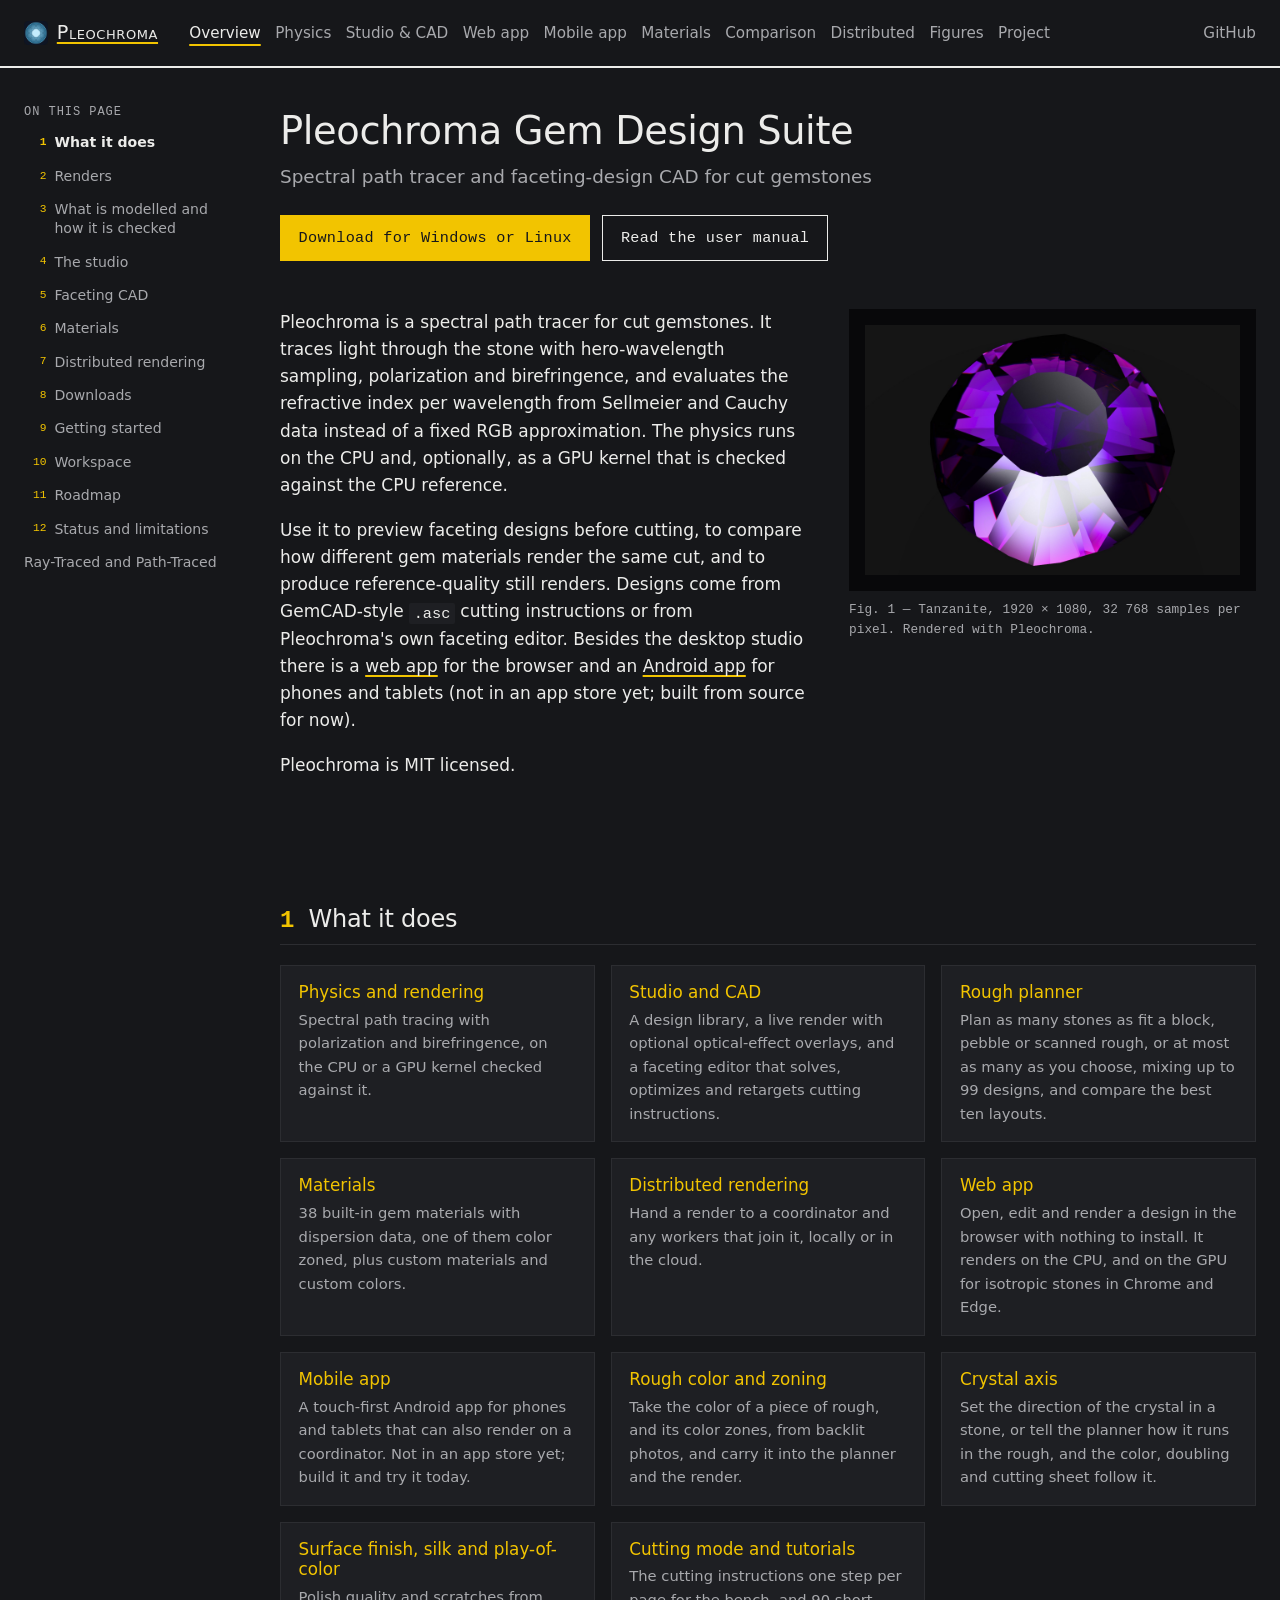
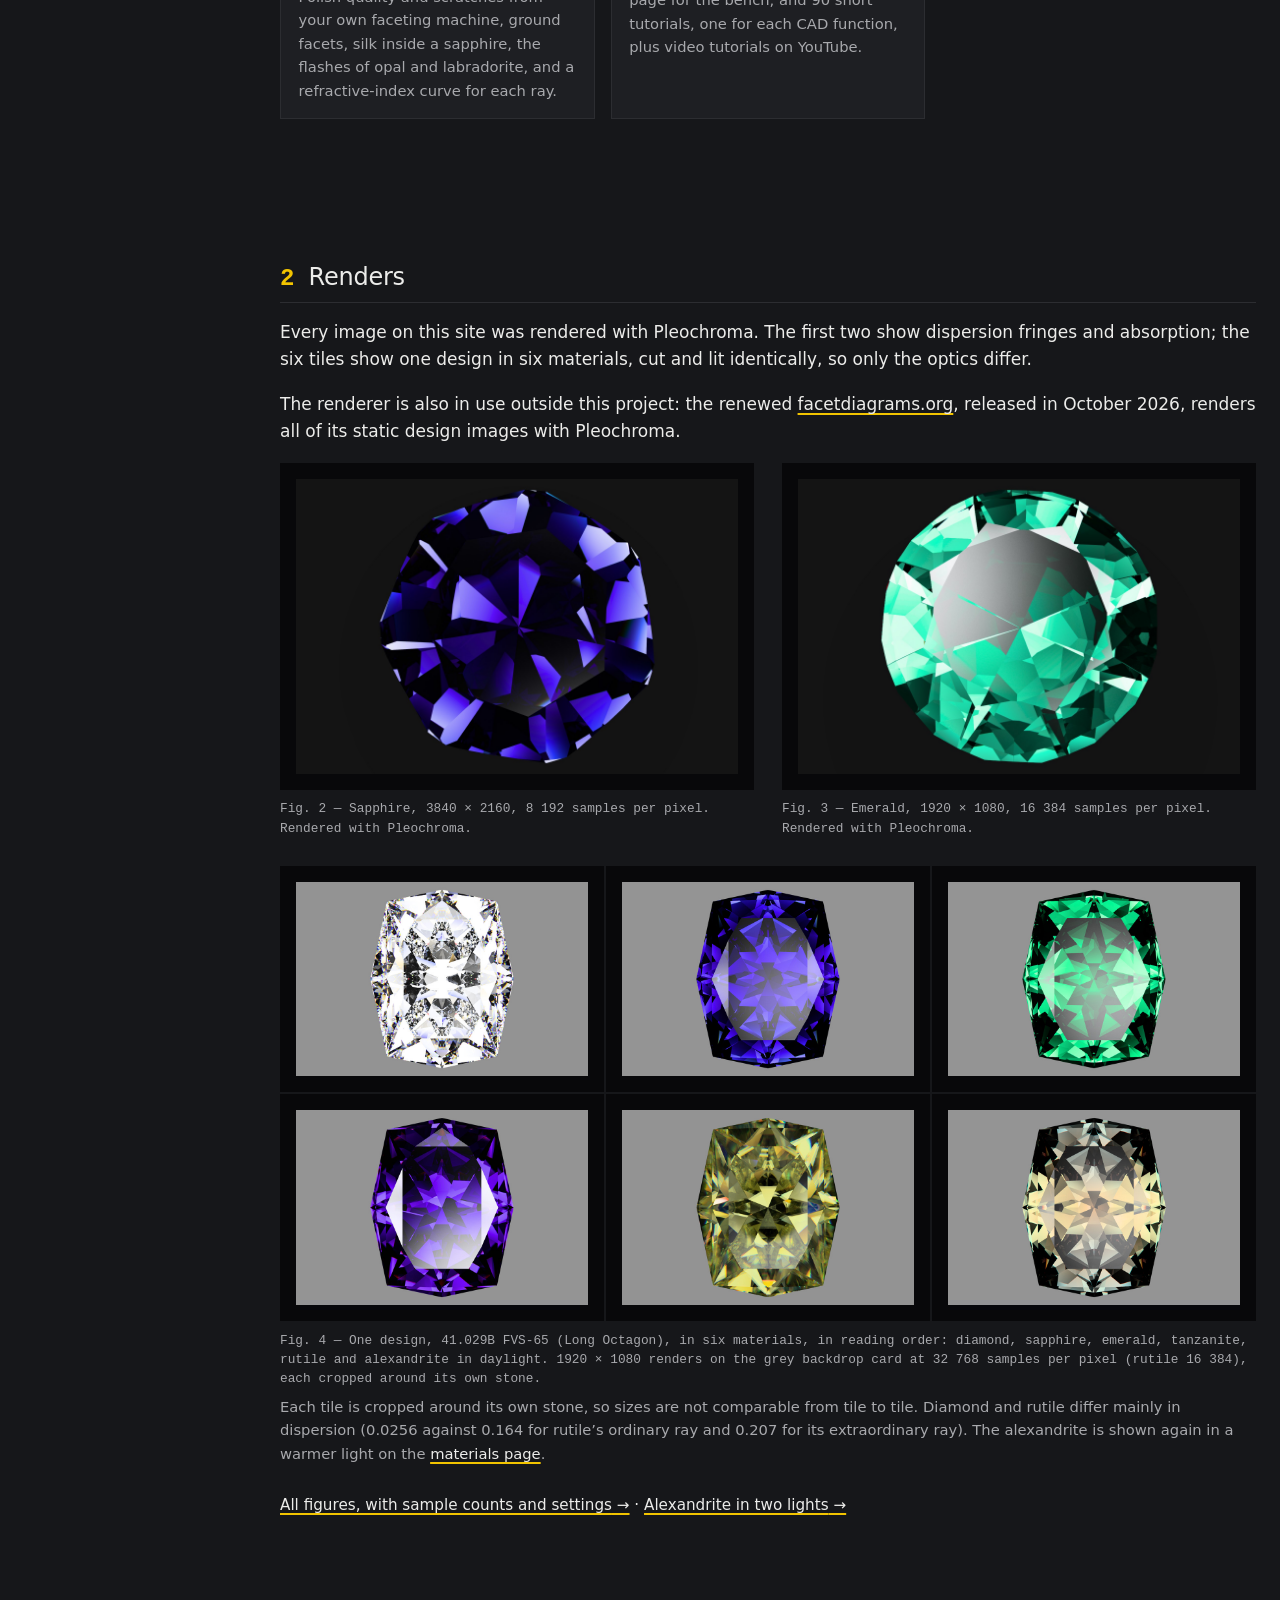
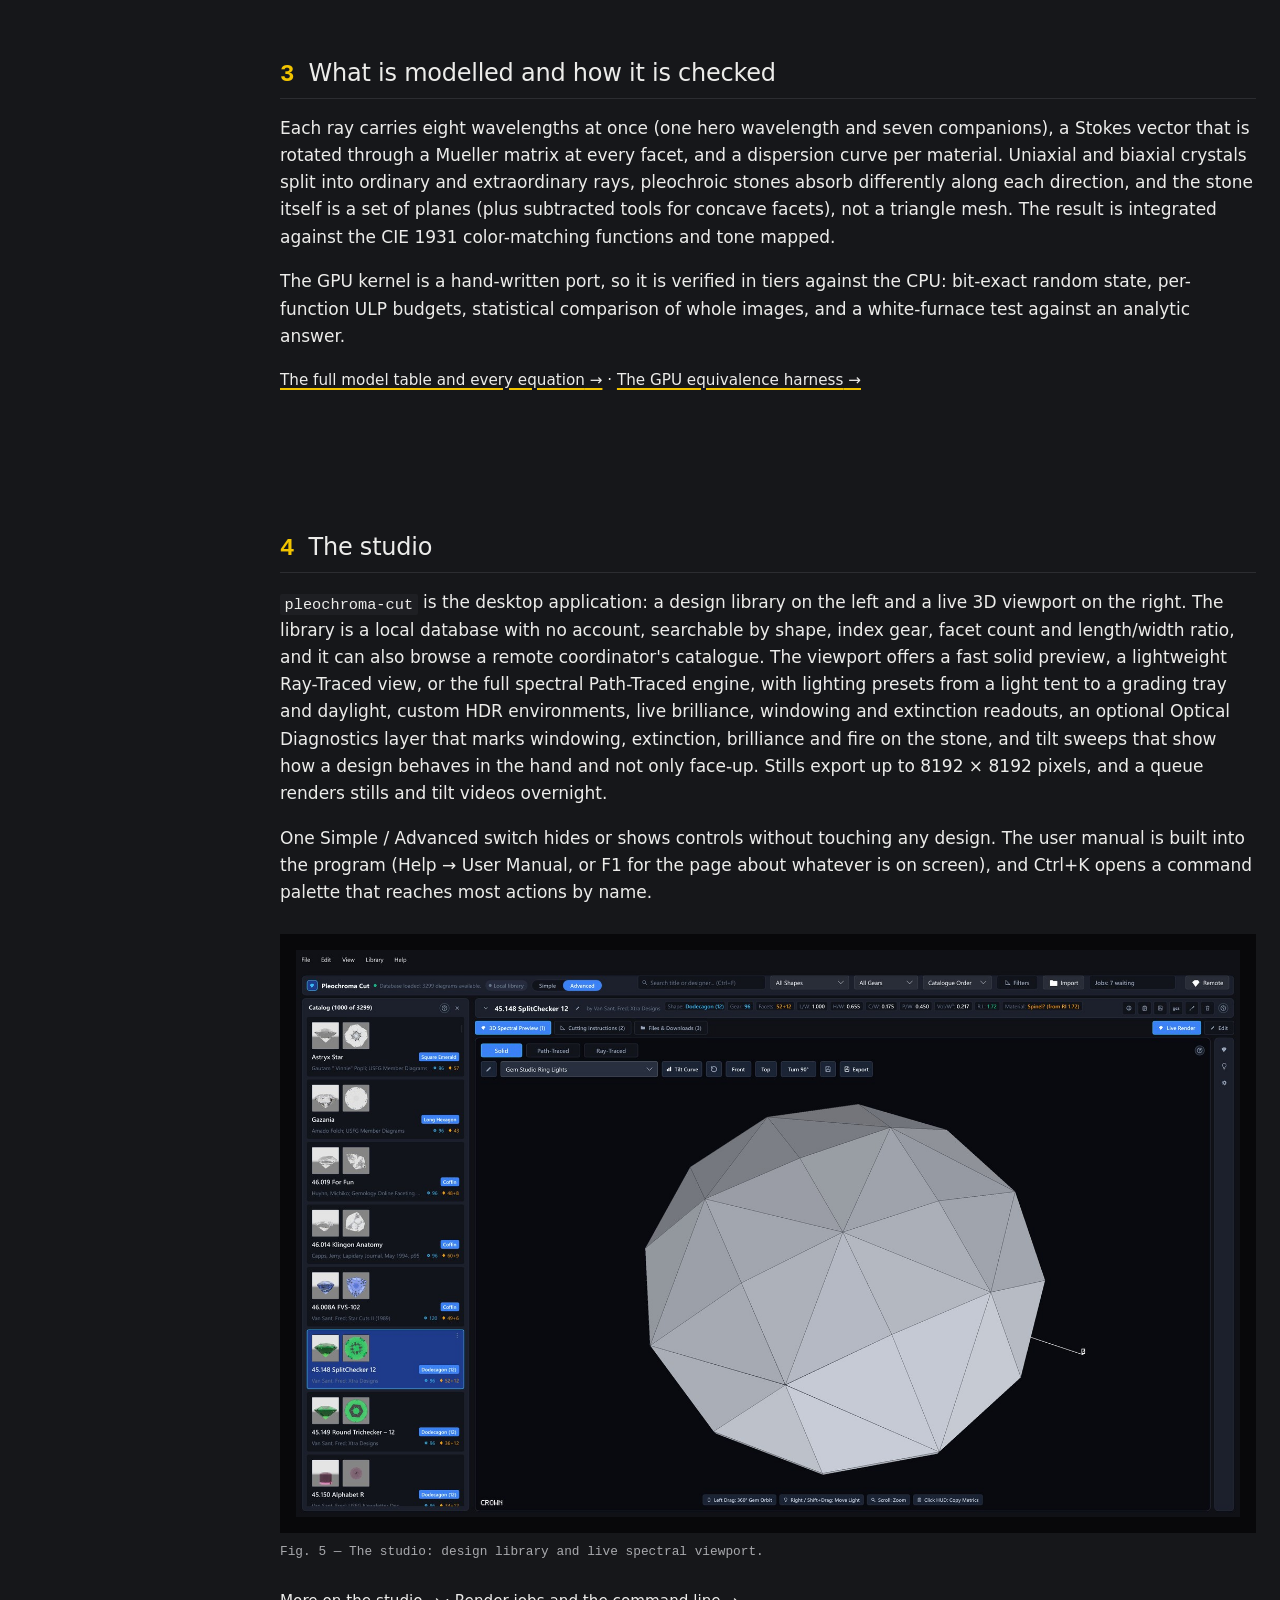
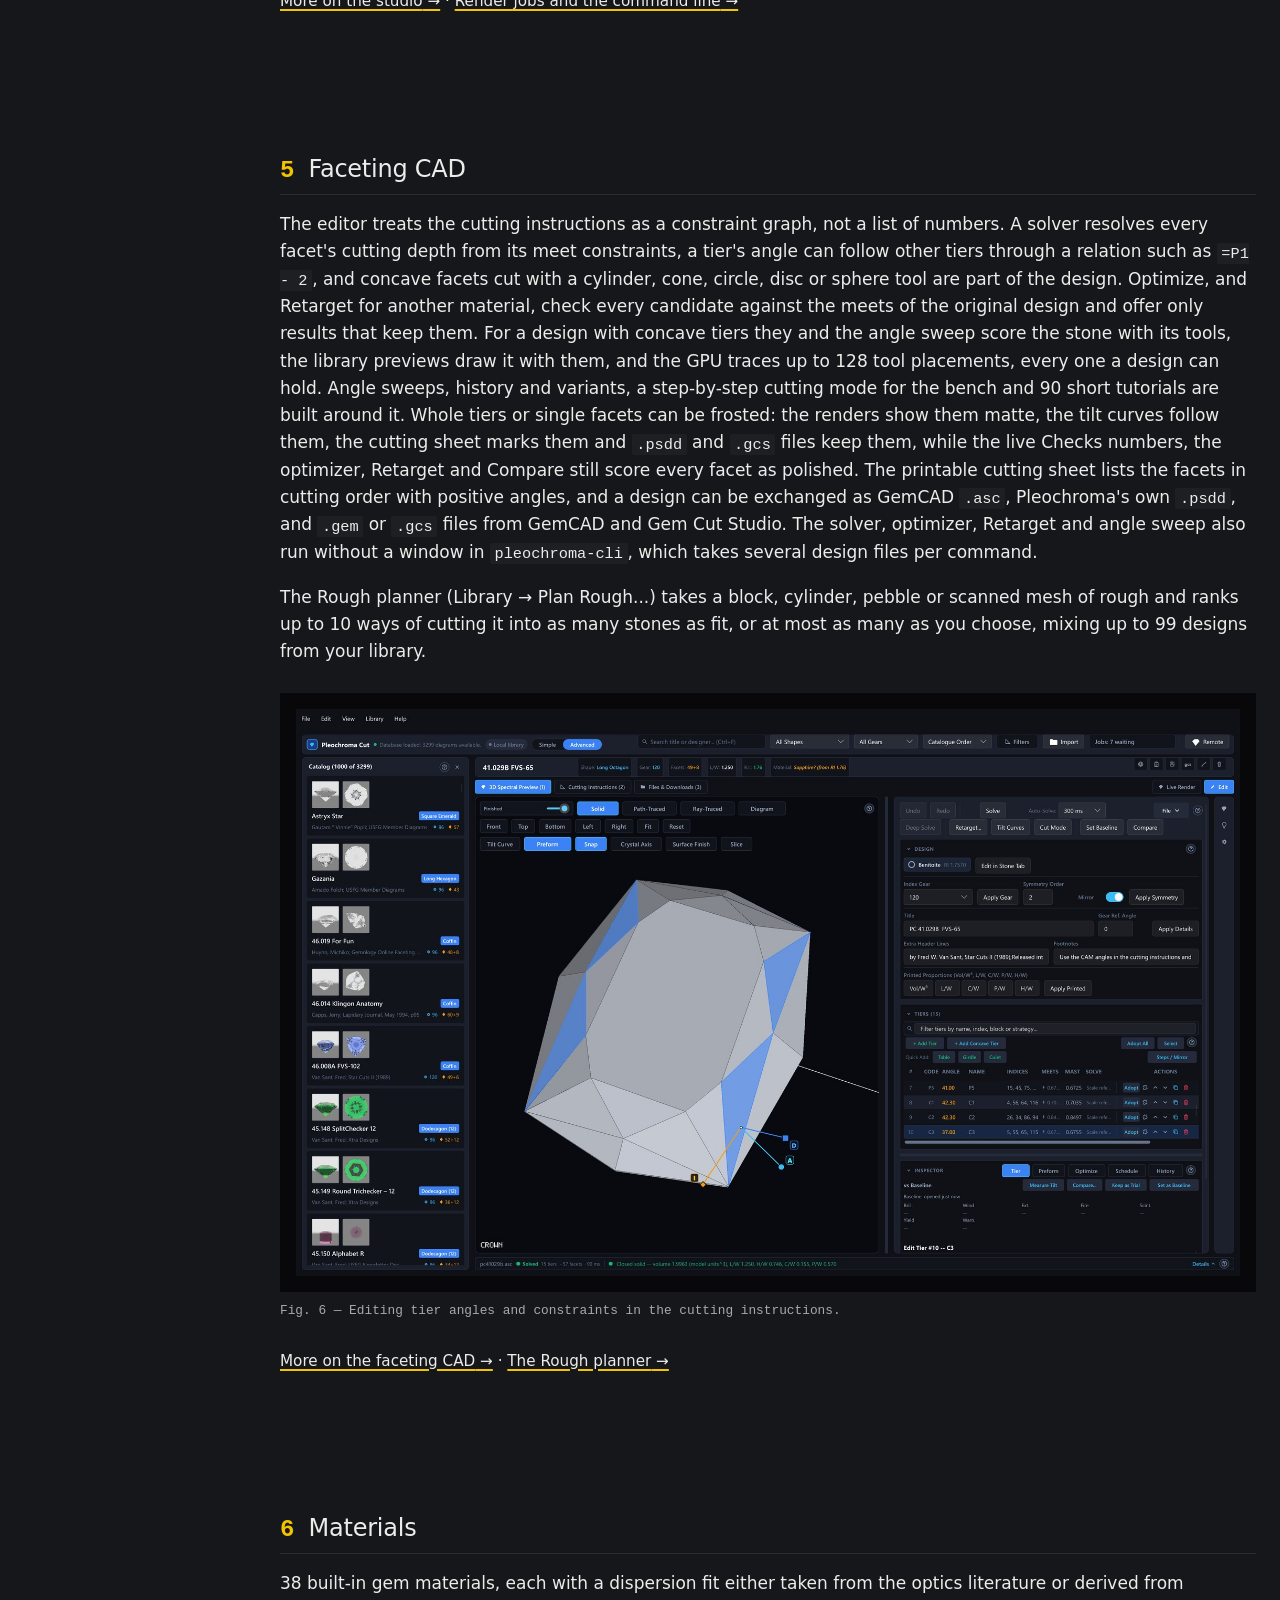
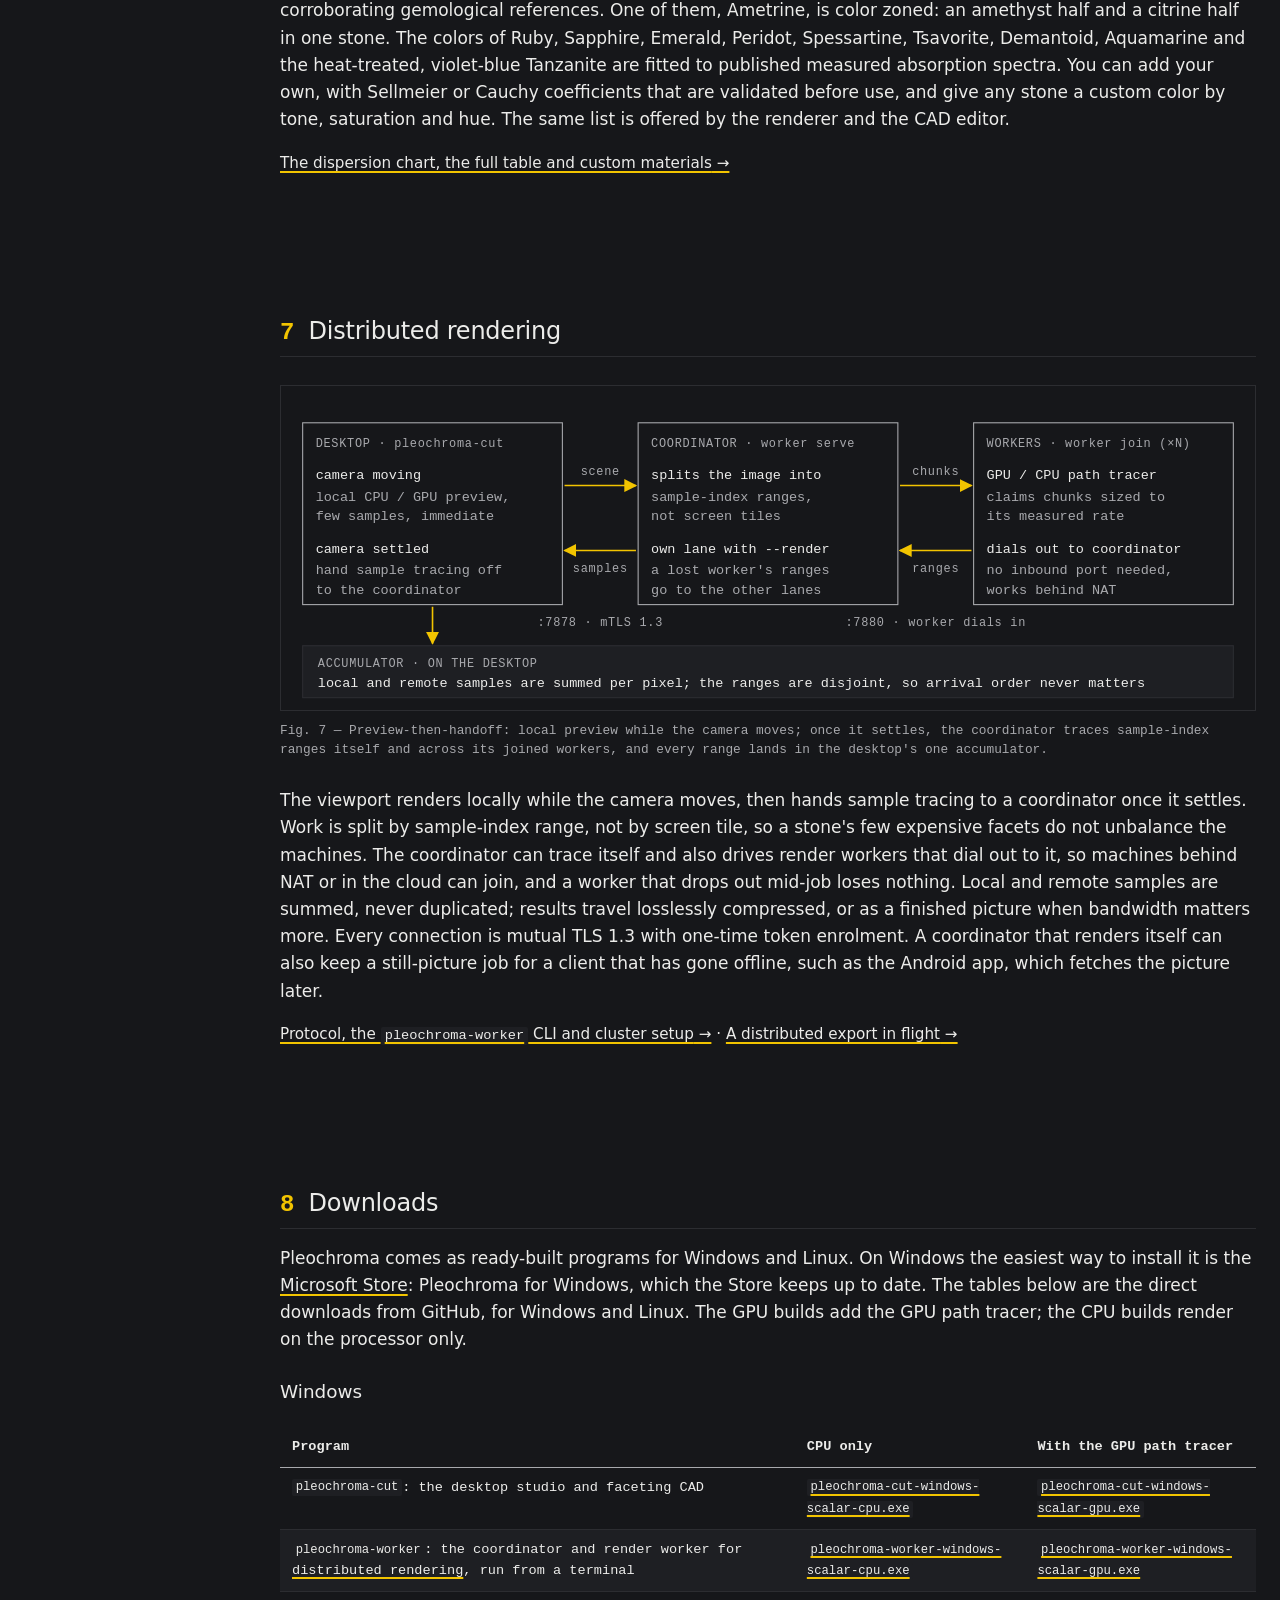
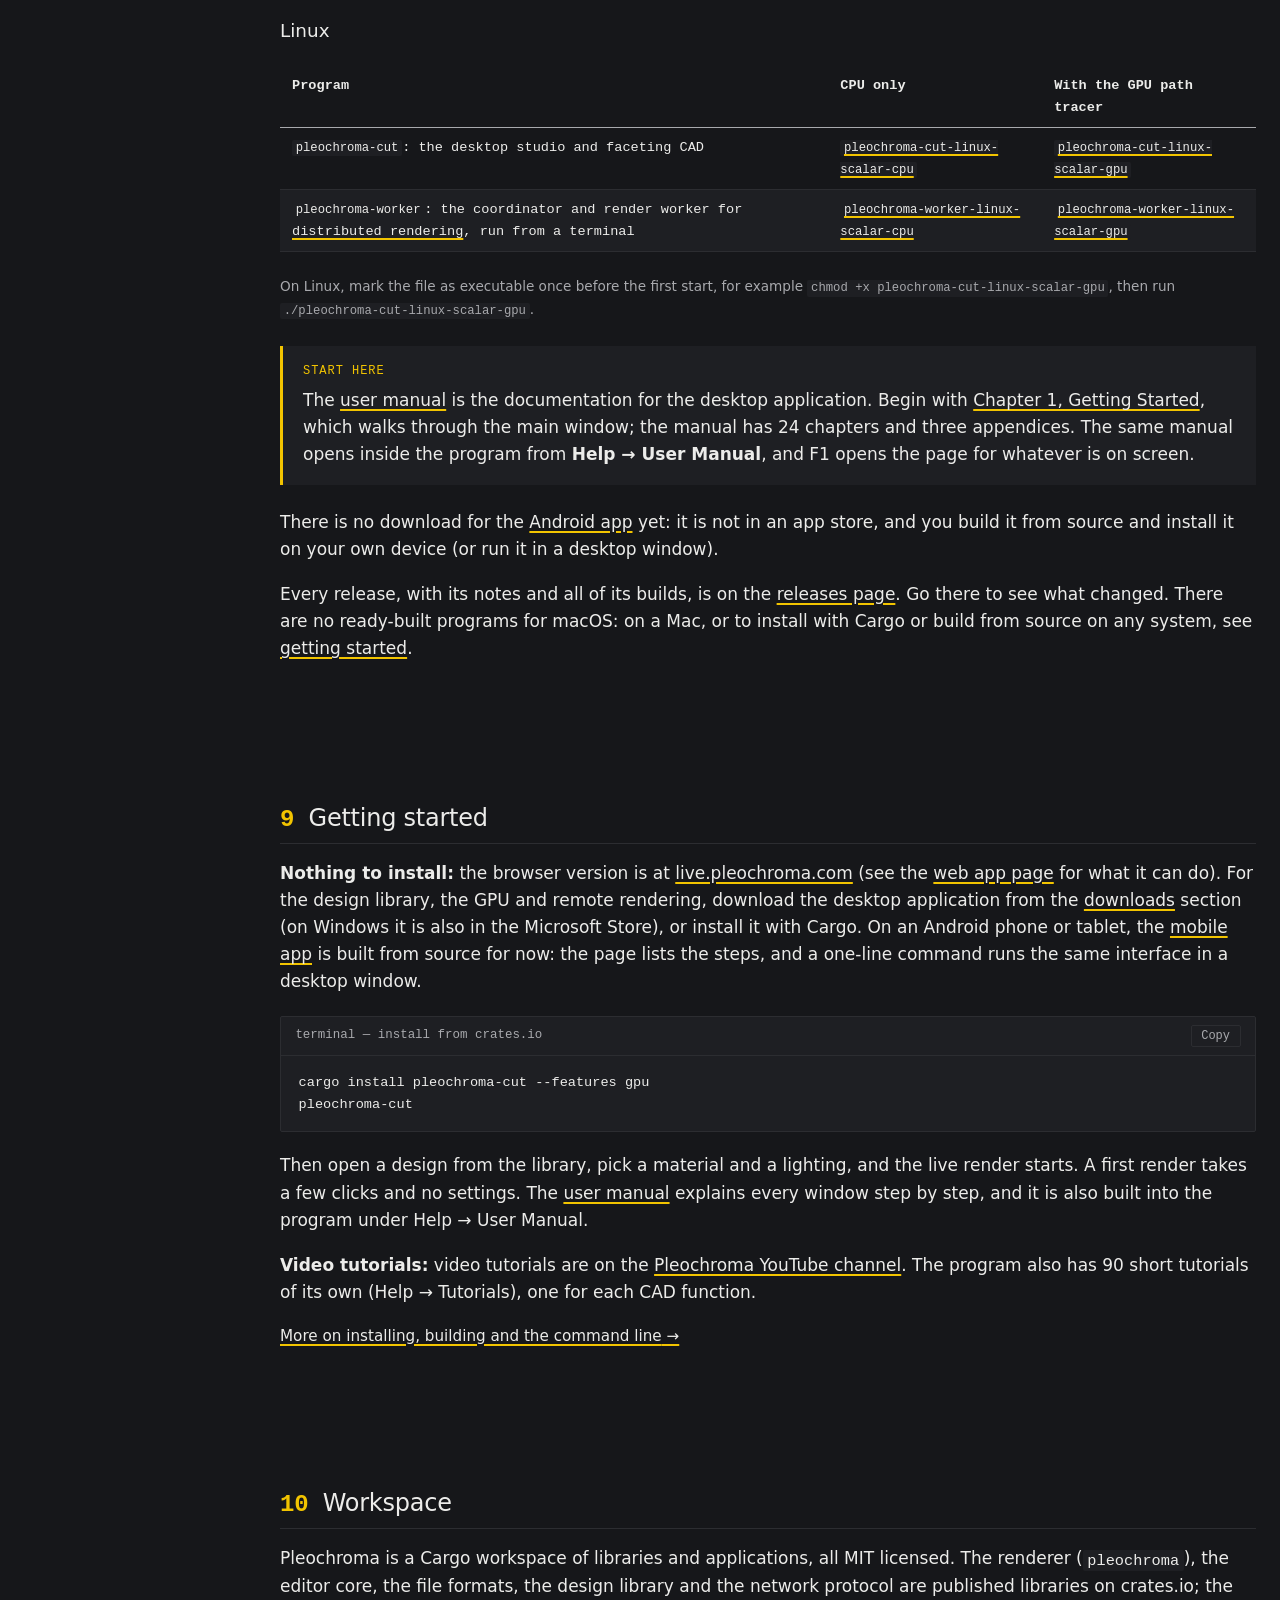
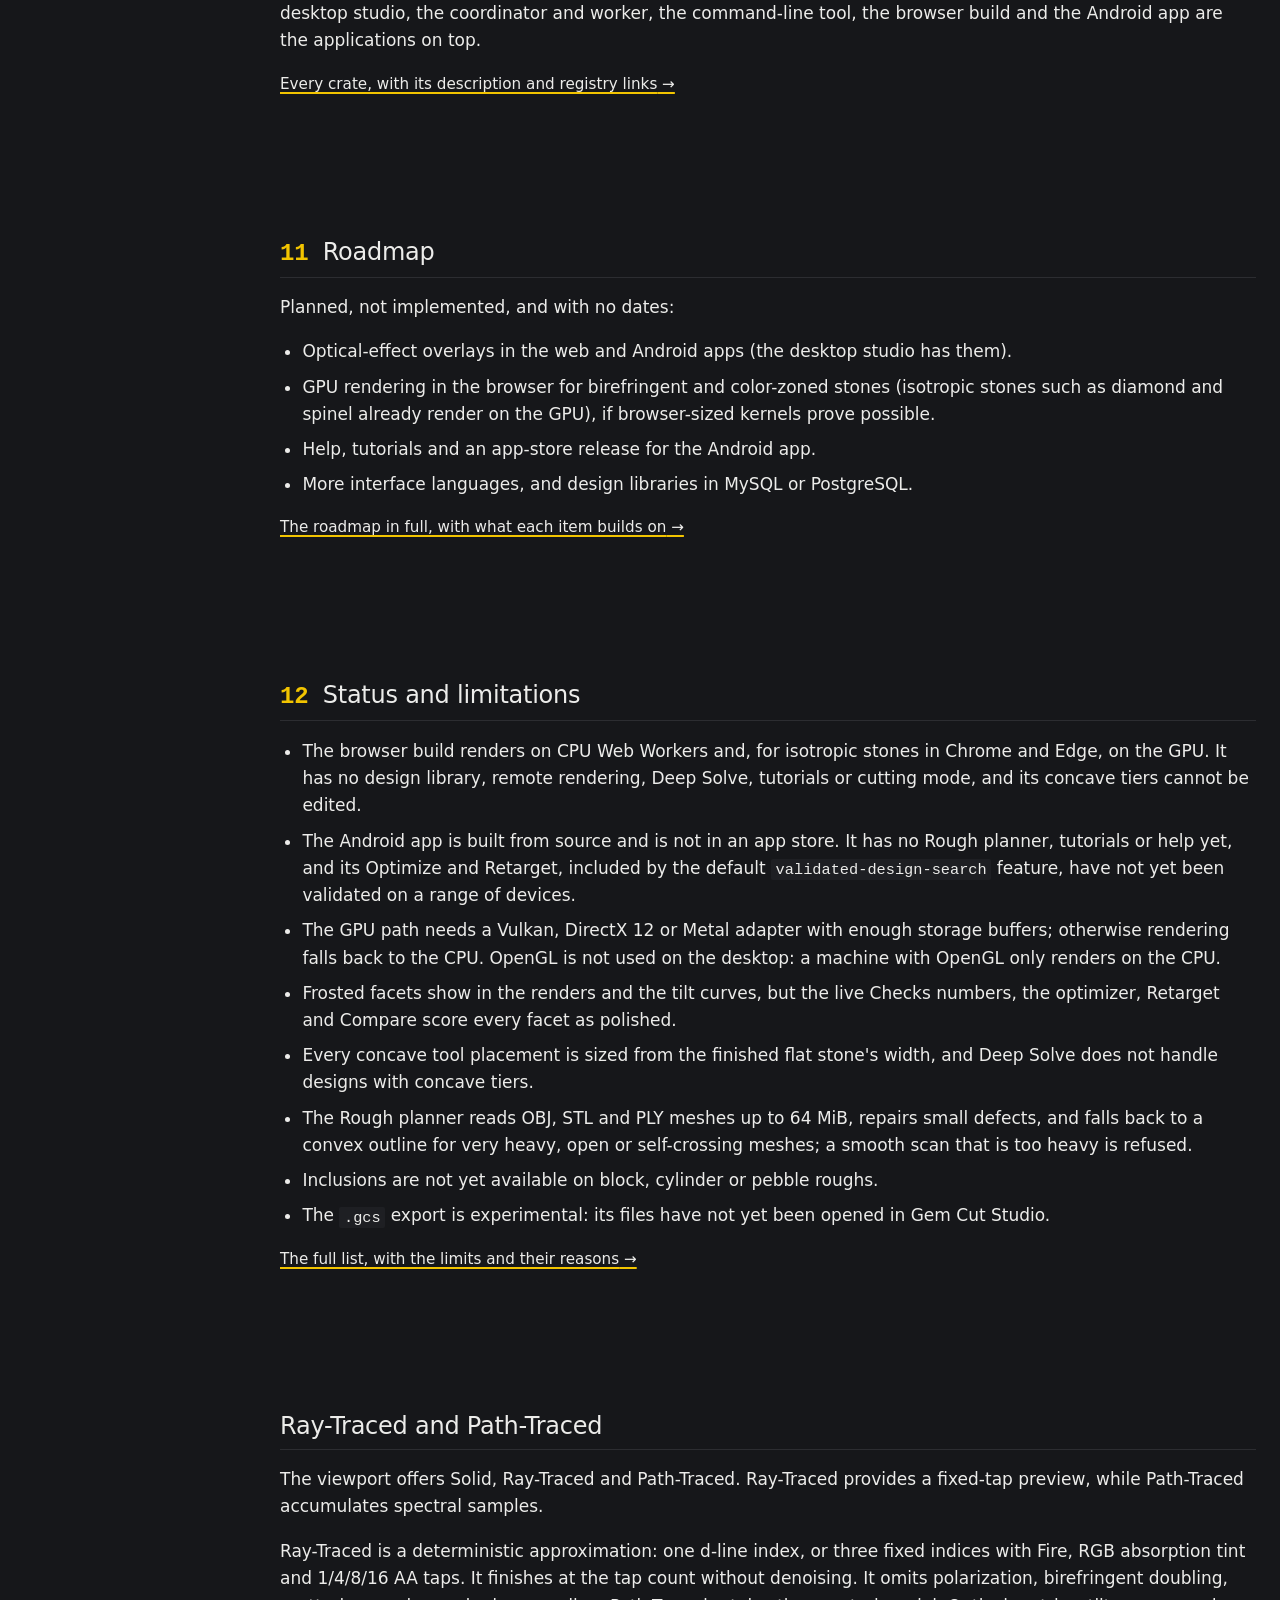
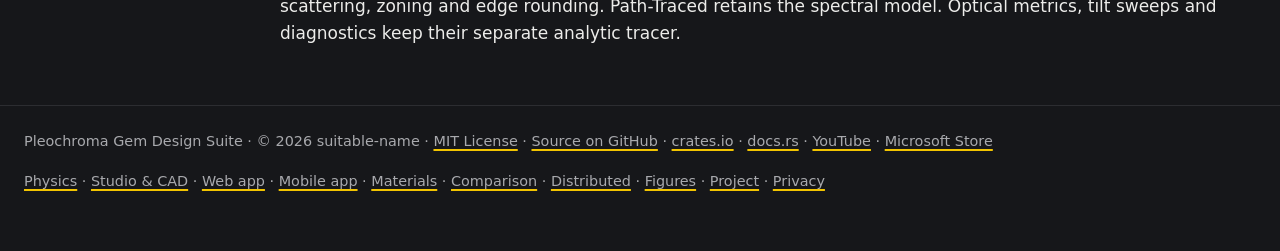
==== commit 96828137: "Add files via upload" ====
--- a/index.html
+++ b/index.html
@@ -3,20 +3,20 @@
 <head>
 <meta charset="UTF-8">
 <meta name="viewport" content="width=device-width, initial-scale=1.0">
-<title>Indicatrix — gemstone faceting design and gem rendering software</title>
+<title>Pleochroma Gem Design Suite — faceting design and gem rendering</title>
 <meta name="description" content="Free, open-source gemstone faceting software for Windows, Linux and macOS: design and solve faceting diagrams, import GemCad .asc and Gem Cut Studio .gcs files, and see the stone in a spectral path tracer with dispersion, polarization and pleochroism. On the Microsoft Store.">
 <!-- seo:start -->
-<link rel="canonical" href="https://www.indicatrix-suite.com/">
+<link rel="canonical" href="https://pleochroma.com/">
 <meta name="theme-color" content="#16171a">
 <meta property="og:type" content="website">
-<meta property="og:site_name" content="Indicatrix">
-<meta property="og:title" content="Indicatrix — gemstone faceting design and gem rendering software">
+<meta property="og:site_name" content="Pleochroma">
+<meta property="og:title" content="Pleochroma Gem Design Suite — faceting design and gem rendering">
 <meta property="og:description" content="Free, open-source gemstone faceting software for Windows, Linux and macOS: design and solve faceting diagrams, import GemCad .asc and Gem Cut Studio .gcs files, and see the stone in a spectral path tracer with dispersion, polarization and pleochroism. On the Microsoft Store.">
-<meta property="og:url" content="https://www.indicatrix-suite.com/">
-<meta property="og:image" content="https://www.indicatrix-suite.com/assets/images/fig_fvs_hero.jpg">
+<meta property="og:url" content="https://pleochroma.com/">
+<meta property="og:image" content="https://pleochroma.com/assets/images/fig_fvs_hero.jpg">
 <meta property="og:image:width" content="1800">
 <meta property="og:image:height" content="1200">
-<meta property="og:image:alt" content="A long octagon sapphire rendered by Indicatrix&#x27;s spectral path tracer">
+<meta property="og:image:alt" content="A long octagon sapphire rendered by Pleochroma&#x27;s spectral path tracer">
 <meta name="twitter:card" content="summary_large_image">
 <script type="application/ld+json">
 {
@@ -24,17 +24,19 @@
  "@graph": [
   {
    "@type": "WebSite",
-   "@id": "https://www.indicatrix-suite.com/#website",
-   "url": "https://www.indicatrix-suite.com/",
-   "name": "Indicatrix",
+   "@id": "https://pleochroma.com/#website",
+   "url": "https://pleochroma.com/",
+   "name": "Pleochroma",
+   "alternateName": "Pleochroma Gem Design Suite",
    "inLanguage": "en"
   },
   {
    "@type": "SoftwareApplication",
-   "@id": "https://www.indicatrix-suite.com/#software",
-   "name": "Indicatrix",
+   "@id": "https://pleochroma.com/#software",
+   "name": "Pleochroma",
+   "alternateName": "Pleochroma Gem Design Suite",
    "description": "Free, open-source gemstone faceting software for Windows, Linux and macOS: design and solve faceting diagrams, import GemCad .asc and Gem Cut Studio .gcs files, and see the stone in a spectral path tracer with dispersion, polarization and pleochroism. On the Microsoft Store.",
-   "url": "https://www.indicatrix-suite.com/",
+   "url": "https://pleochroma.com/",
    "applicationCategory": "DesignApplication",
    "applicationSubCategory": "Gemstone faceting design and gem rendering",
    "operatingSystem": "Windows, Linux, macOS",
@@ -46,13 +48,13 @@
    },
    "license": "https://opensource.org/licenses/MIT",
    "installUrl": "https://apps.microsoft.com/store/detail/9PF7KR401SNC",
-   "downloadUrl": "https://github.com/suitable-name/indicatrix/releases/latest",
-   "image": "https://www.indicatrix-suite.com/assets/images/fig_fvs_hero.jpg",
+   "downloadUrl": "https://github.com/suitable-name/pleochroma/releases/latest",
+   "image": "https://pleochroma.com/assets/images/fig_fvs_hero.jpg",
    "sameAs": [
-    "https://github.com/suitable-name/indicatrix",
-    "https://www.youtube.com/@Indicatrix-Suite",
+    "https://github.com/suitable-name/pleochroma",
+    "https://www.youtube.com/@Pleochroma",
     "https://apps.microsoft.com/store/detail/9PF7KR401SNC",
-    "https://crates.io/crates/indicatrix"
+    "https://crates.io/crates/pleochroma"
    ]
   }
  ]
@@ -66,7 +68,7 @@
 
 <header class="masthead">
   <div class="container">
-    <a href="index.html" class="brand"><img src="assets/images/icon.png" width="24" height="24" alt="">Indicatrix</a>
+    <a href="index.html" class="brand"><img src="assets/images/icon.png" width="24" height="24" alt="">Pleochroma</a>
     <nav>
       <a href="index.html" aria-current="page">Overview</a>
       <a href="physics.html">Physics</a>
@@ -79,25 +81,25 @@
       <a href="gallery.html">Figures</a>
       <a href="project.html">Project</a>
     </nav>
-    <a href="https://github.com/suitable-name/indicatrix" class="gh-link">GitHub</a>
+    <a href="https://github.com/suitable-name/pleochroma" class="gh-link">GitHub</a>
   </div>
 </header>
 
 <main class="container">
 
   <div class="page-head">
-    <h1>Indicatrix</h1>
+    <h1>Pleochroma Gem Design Suite</h1>
     <p class="subtitle">Spectral path tracer and faceting-design CAD for cut gemstones</p>
     <p class="cta-row">
       <a class="cta" href="#downloads">Download for Windows or Linux</a>
-      <a class="cta cta-secondary" href="https://github.com/suitable-name/indicatrix/tree/main/apps/indicatrix-cut/docs/manual">Read the user manual</a>
+      <a class="cta cta-secondary" href="https://github.com/suitable-name/pleochroma/tree/main/apps/pleochroma-cut/docs/manual">Read the user manual</a>
     </p>
   </div>
 
   <section class="abstract-grid">
     <div>
       <p>
-        Indicatrix is a spectral path tracer for cut gemstones. It traces light
+        Pleochroma is a spectral path tracer for cut gemstones. It traces light
         through the stone with hero-wavelength sampling, polarization and
         birefringence, and evaluates the refractive index per wavelength from
         Sellmeier and Cauchy data instead of a fixed RGB approximation. The
@@ -108,22 +110,20 @@
         Use it to preview faceting designs before cutting, to compare how
         different gem materials render the same cut, and to produce
         reference-quality still renders. Designs come from GemCAD-style
-        <code>.asc</code> cutting instructions or from Indicatrix's own faceting
+        <code>.asc</code> cutting instructions or from Pleochroma's own faceting
         editor. Besides the desktop studio there is a <a href="web.html">web app</a>
         for the browser and an <a href="mobile.html">Android app</a> for phones and
         tablets (not in an app store yet; built from source for now).
       </p>
       <p>
-        <strong>Status:</strong> the renderer is usable today. The faceting CAD
-        and the rough planner are beta and under active development (see the
-        <a href="#cad">faceting CAD</a> section). Indicatrix is MIT licensed.
+        Pleochroma is MIT licensed.
       </p>
     </div>
     <figure class="fig">
       <a href="assets/images/fig_render_tanzanite.jpg">
         <img src="assets/images/fig_render_tanzanite.jpg" width="1800" height="1200" alt="Rendered tanzanite gemstone">
       </a>
-      <figcaption>Fig. 1 — Tanzanite, 1920 × 1080, 32 768 samples per pixel. Rendered with Indicatrix.</figcaption>
+      <figcaption>Fig. 1 — Tanzanite, 1920 × 1080, 32 768 samples per pixel. Rendered with Pleochroma.</figcaption>
     </figure>
   </section>
 
@@ -140,11 +140,11 @@
       </a>
       <a class="card" href="editor.html#rough-planner">
         <h3>Rough planner</h3>
-        <p>Plan as many stones as fit a block, pebble or scanned rough, or at most as many as you choose, mixing up to 99 designs, and compare the best ten layouts (beta).</p>
+        <p>Plan as many stones as fit a block, pebble or scanned rough, or at most as many as you choose, mixing up to 99 designs, and compare the best ten layouts.</p>
       </a>
       <a class="card" href="materials.html">
         <h3>Materials</h3>
-        <p>34 built-in gem materials with dispersion data, one of them color zoned, plus custom materials and custom colors.</p>
+        <p>38 built-in gem materials with dispersion data, one of them color zoned, plus custom materials and custom colors.</p>
       </a>
       <a class="card" href="distributed.html">
         <h3>Distributed rendering</h3>
@@ -162,9 +162,17 @@
         <h3>Rough color and zoning</h3>
         <p>Take the color of a piece of rough, and its color zones, from backlit photos, and carry it into the planner and the render.</p>
       </a>
+      <a class="card" href="crystal-axis.html">
+        <h3>Crystal axis</h3>
+        <p>Set the direction of the crystal in a stone, or tell the planner how it runs in the rough, and the color, doubling and cutting sheet follow it.</p>
+      </a>
+      <a class="card" href="render-effects.html">
+        <h3>Surface finish, silk and play-of-color</h3>
+        <p>Polish quality and scratches from your own faceting machine, ground facets, silk inside a sapphire, the flashes of opal and labradorite, and a refractive-index curve for each ray.</p>
+      </a>
       <a class="card" href="editor.html#cutting-mode">
         <h3>Cutting mode and tutorials</h3>
-        <p>The cutting instructions one step per page for the bench, and 69 short tutorials, one for each CAD function, plus video tutorials on YouTube.</p>
+        <p>The cutting instructions one step per page for the bench, and 90 short tutorials, one for each CAD function, plus video tutorials on YouTube.</p>
       </a>
     </div>
   </section>
@@ -172,22 +180,27 @@
   <section id="renders">
     <h2><span class="sec-num">2</span>Renders</h2>
     <p>
-      Every image on this site was rendered with Indicatrix. The first two show
+      Every image on this site was rendered with Pleochroma. The first two show
       dispersion fringes and absorption; the six tiles show one design in six
       materials, cut and lit identically, so only the optics differ.
+    </p>
+    <p>
+      The renderer is also in use outside this project: the renewed
+      <a href="https://facetdiagrams.org/">facetdiagrams.org</a>, released in October 2026,
+      renders all of its static design images with Pleochroma.
     </p>
     <div class="fig-grid">
       <figure class="fig">
         <a href="assets/images/fig_render_sapphire.jpg">
           <img src="assets/images/fig_render_sapphire.jpg" width="1800" height="1200" alt="Rendered sapphire gemstone" loading="lazy">
         </a>
-        <figcaption>Fig. 2 — Sapphire, 3840 × 2160, 8 192 samples per pixel. Rendered with Indicatrix.</figcaption>
+        <figcaption>Fig. 2 — Sapphire, 3840 × 2160, 8 192 samples per pixel. Rendered with Pleochroma.</figcaption>
       </figure>
       <figure class="fig">
         <a href="assets/images/fig_render_emerald.jpg">
           <img src="assets/images/fig_render_emerald.jpg" width="1800" height="1200" alt="Rendered emerald gemstone" loading="lazy">
         </a>
-        <figcaption>Fig. 3 — Emerald, 1920 × 1080, 16 384 samples per pixel. Rendered with Indicatrix.</figcaption>
+        <figcaption>Fig. 3 — Emerald, 1920 × 1080, 16 384 samples per pixel. Rendered with Pleochroma.</figcaption>
       </figure>
     </div>
     <figure class="fig">
@@ -229,7 +242,7 @@
   <section id="studio">
     <h2><span class="sec-num">4</span>The studio</h2>
     <p>
-      <code>indicatrix-cut</code> is the desktop application: a design library
+      <code>pleochroma-cut</code> is the desktop application: a design library
       on the left and a live 3D viewport on the right. The library is a local
       database with no account, searchable by shape, index gear, facet count and
       length/width ratio, and it can also browse a remote coordinator's catalogue.
@@ -251,7 +264,7 @@
     </p>
     <figure class="fig">
       <a href="assets/images/fig_studio_main.jpg">
-        <img src="assets/images/fig_studio_main.jpg" width="1800" height="1080" alt="Indicatrix studio main window: design library and the live Solid view of the stone" loading="lazy">
+        <img src="assets/images/fig_studio_main.jpg" width="1800" height="1080" alt="Pleochroma studio main window: design library and the live Solid view of the stone" loading="lazy">
       </a>
       <figcaption>Fig. 5 — The studio: design library and live spectral viewport.</figcaption>
     </figure>
@@ -259,13 +272,7 @@
   </section>
 
   <section id="cad">
-    <h2><span class="sec-num">5</span>Faceting CAD (beta)</h2>
-    <div class="status">
-      <span class="status-label">STATUS</span>
-      <p>
-        The faceting CAD is in beta. Its interaction model is still changing.
-      </p>
-    </div>
+    <h2><span class="sec-num">5</span>Faceting CAD</h2>
     <p>
       The editor treats the cutting instructions as a constraint graph, not a
       list of numbers. A solver resolves every facet's cutting depth from its meet
@@ -278,21 +285,21 @@
       library previews draw it with them, and the GPU traces up to 128 tool
       placements, every one a design can hold. Angle
       sweeps, history and variants, a
-      step-by-step cutting mode for the bench and 69 short tutorials are built
+      step-by-step cutting mode for the bench and 90 short tutorials are built
       around it. Whole tiers or single facets can be frosted: the renders show
       them matte, the tilt curves follow them, the cutting sheet marks them and
-      <code>.isdd</code> and <code>.gcs</code> files keep them, while the live
+      <code>.psdd</code> and <code>.gcs</code> files keep them, while the live
       Checks numbers, the optimizer, Retarget and Compare still score every
       facet as polished. The printable cutting sheet lists the facets in cutting
       order with positive angles, and a design can be exchanged as GemCAD
-      <code>.asc</code>, Indicatrix's own <code>.isdd</code>, and
+      <code>.asc</code>, Pleochroma's own <code>.psdd</code>, and
       <code>.gem</code> or <code>.gcs</code> files from GemCAD and Gem Cut Studio.
       The solver, optimizer, Retarget and angle sweep also run without a window
-      in <code>indicatrix-cli</code>, which takes several design files per
+      in <code>pleochroma-cli</code>, which takes several design files per
       command.
     </p>
     <p>
-      The beta Rough planner (Library &rarr; Plan Rough...) takes a block,
+      The Rough planner (Library &rarr; Plan Rough...) takes a block,
       cylinder, pebble or scanned mesh of rough and ranks up to 10 ways of cutting
       it into as many stones as fit, or at most as many as you choose, mixing up
       to 99 designs from your library.
@@ -309,7 +316,7 @@
   <section id="materials">
     <h2><span class="sec-num">6</span>Materials</h2>
     <p>
-      34 built-in gem materials, each with a dispersion fit either taken from
+      38 built-in gem materials, each with a dispersion fit either taken from
       the optics literature or derived from corroborating gemological
       references. One of them, Ametrine, is color zoned: an amethyst half and a
       citrine half in one stone. The colors of Ruby, Sapphire, Emerald, Peridot,
@@ -343,7 +350,7 @@
   </defs>
 
   <rect class="box" x="20" y="34" width="240" height="168"/>
-  <text class="lbl" x="32" y="56">DESKTOP · indicatrix-cut</text>
+  <text class="lbl" x="32" y="56">DESKTOP · pleochroma-cut</text>
   <text x="32" y="86">camera moving</text>
   <text class="muted" x="32" y="106">  local CPU / GPU preview,</text>
   <text class="muted" x="32" y="124">  few samples, immediate</text>
@@ -403,16 +410,16 @@
       has gone offline, such as the Android app, which fetches the picture
       later.
     </p>
-    <p class="more"><a href="distributed.html">Protocol, the <code>indicatrix-worker</code> CLI and cluster setup</a> &middot; <a href="gallery.html">A distributed export in flight</a></p>
+    <p class="more"><a href="distributed.html">Protocol, the <code>pleochroma-worker</code> CLI and cluster setup</a> &middot; <a href="gallery.html">A distributed export in flight</a></p>
   </section>
 
   <section id="downloads">
     <h2><span class="sec-num">8</span>Downloads</h2>
     <p>
-      Indicatrix comes as ready-built programs for Windows and Linux. On
+      Pleochroma comes as ready-built programs for Windows and Linux. On
       Windows the easiest way to install it is the
       <a href="https://apps.microsoft.com/store/detail/9PF7KR401SNC">Microsoft Store</a>:
-      Indicatrix for Windows, which the Store keeps up to date. The tables below
+      Pleochroma for Windows, which the Store keeps up to date. The tables below
       are the direct downloads from GitHub, for Windows and Linux. The GPU
       builds add the GPU path tracer; the CPU builds render on the processor
       only.
@@ -424,14 +431,14 @@
       </thead>
       <tbody>
         <tr>
-          <td><code>indicatrix-cut</code>: the desktop studio and faceting CAD</td>
-          <td><a href="https://github.com/suitable-name/indicatrix/releases/latest/download/indicatrix-cut-windows-scalar-cpu.exe"><code>indicatrix-cut-windows-scalar-cpu.exe</code></a></td>
-          <td><a href="https://github.com/suitable-name/indicatrix/releases/latest/download/indicatrix-cut-windows-scalar-gpu.exe"><code>indicatrix-cut-windows-scalar-gpu.exe</code></a></td>
+          <td><code>pleochroma-cut</code>: the desktop studio and faceting CAD</td>
+          <td><a href="https://github.com/suitable-name/pleochroma/releases/latest/download/pleochroma-cut-windows-scalar-cpu.exe"><code>pleochroma-cut-windows-scalar-cpu.exe</code></a></td>
+          <td><a href="https://github.com/suitable-name/pleochroma/releases/latest/download/pleochroma-cut-windows-scalar-gpu.exe"><code>pleochroma-cut-windows-scalar-gpu.exe</code></a></td>
         </tr>
         <tr>
-          <td><code>indicatrix-worker</code>: the coordinator and render worker for <a href="distributed.html">distributed rendering</a>, run from a terminal</td>
-          <td><a href="https://github.com/suitable-name/indicatrix/releases/latest/download/indicatrix-worker-windows-scalar-cpu.exe"><code>indicatrix-worker-windows-scalar-cpu.exe</code></a></td>
-          <td><a href="https://github.com/suitable-name/indicatrix/releases/latest/download/indicatrix-worker-windows-scalar-gpu.exe"><code>indicatrix-worker-windows-scalar-gpu.exe</code></a></td>
+          <td><code>pleochroma-worker</code>: the coordinator and render worker for <a href="distributed.html">distributed rendering</a>, run from a terminal</td>
+          <td><a href="https://github.com/suitable-name/pleochroma/releases/latest/download/pleochroma-worker-windows-scalar-cpu.exe"><code>pleochroma-worker-windows-scalar-cpu.exe</code></a></td>
+          <td><a href="https://github.com/suitable-name/pleochroma/releases/latest/download/pleochroma-worker-windows-scalar-gpu.exe"><code>pleochroma-worker-windows-scalar-gpu.exe</code></a></td>
         </tr>
       </tbody>
     </table>
@@ -442,28 +449,28 @@
       </thead>
       <tbody>
         <tr>
-          <td><code>indicatrix-cut</code>: the desktop studio and faceting CAD</td>
-          <td><a href="https://github.com/suitable-name/indicatrix/releases/latest/download/indicatrix-cut-linux-scalar-cpu"><code>indicatrix-cut-linux-scalar-cpu</code></a></td>
-          <td><a href="https://github.com/suitable-name/indicatrix/releases/latest/download/indicatrix-cut-linux-scalar-gpu"><code>indicatrix-cut-linux-scalar-gpu</code></a></td>
+          <td><code>pleochroma-cut</code>: the desktop studio and faceting CAD</td>
+          <td><a href="https://github.com/suitable-name/pleochroma/releases/latest/download/pleochroma-cut-linux-scalar-cpu"><code>pleochroma-cut-linux-scalar-cpu</code></a></td>
+          <td><a href="https://github.com/suitable-name/pleochroma/releases/latest/download/pleochroma-cut-linux-scalar-gpu"><code>pleochroma-cut-linux-scalar-gpu</code></a></td>
         </tr>
         <tr>
-          <td><code>indicatrix-worker</code>: the coordinator and render worker for <a href="distributed.html">distributed rendering</a>, run from a terminal</td>
-          <td><a href="https://github.com/suitable-name/indicatrix/releases/latest/download/indicatrix-worker-linux-scalar-cpu"><code>indicatrix-worker-linux-scalar-cpu</code></a></td>
-          <td><a href="https://github.com/suitable-name/indicatrix/releases/latest/download/indicatrix-worker-linux-scalar-gpu"><code>indicatrix-worker-linux-scalar-gpu</code></a></td>
+          <td><code>pleochroma-worker</code>: the coordinator and render worker for <a href="distributed.html">distributed rendering</a>, run from a terminal</td>
+          <td><a href="https://github.com/suitable-name/pleochroma/releases/latest/download/pleochroma-worker-linux-scalar-cpu"><code>pleochroma-worker-linux-scalar-cpu</code></a></td>
+          <td><a href="https://github.com/suitable-name/pleochroma/releases/latest/download/pleochroma-worker-linux-scalar-gpu"><code>pleochroma-worker-linux-scalar-gpu</code></a></td>
         </tr>
       </tbody>
     </table>
     <p class="small">
       On Linux, mark the file as executable once before the first start, for
-      example <code>chmod +x indicatrix-cut-linux-scalar-gpu</code>, then run
-      <code>./indicatrix-cut-linux-scalar-gpu</code>.
+      example <code>chmod +x pleochroma-cut-linux-scalar-gpu</code>, then run
+      <code>./pleochroma-cut-linux-scalar-gpu</code>.
     </p>
     <div class="status">
       <span class="status-label">START HERE</span>
       <p>
-        The <a href="https://github.com/suitable-name/indicatrix/tree/main/apps/indicatrix-cut/docs/manual">user manual</a> is the documentation for the
+        The <a href="https://github.com/suitable-name/pleochroma/tree/main/apps/pleochroma-cut/docs/manual">user manual</a> is the documentation for the
         desktop application. Begin with
-        <a href="https://github.com/suitable-name/indicatrix/blob/main/apps/indicatrix-cut/docs/manual/01-getting-started.md">Chapter 1, Getting Started</a>,
+        <a href="https://github.com/suitable-name/pleochroma/blob/main/apps/pleochroma-cut/docs/manual/01-getting-started.md">Chapter 1, Getting Started</a>,
         which walks through the main window; the manual has 24 chapters and
         three appendices. The same manual opens inside the
         program from <strong>Help &rarr; User Manual</strong>, and F1 opens the
@@ -477,7 +484,7 @@
     </p>
     <p>
       Every release, with its notes and all of its builds, is on the
-      <a href="https://github.com/suitable-name/indicatrix/releases">releases page</a>.
+      <a href="https://github.com/suitable-name/pleochroma/releases">releases page</a>.
       Go there to see what changed. There are no ready-built programs for
       macOS: on a Mac, or to
       install with Cargo or build from source on any system, see
@@ -489,7 +496,7 @@
     <h2><span class="sec-num">9</span>Getting started</h2>
     <p>
       <strong>Nothing to install:</strong> the browser version is at
-      <a href="https://live.indicatrix-suite.com">live.indicatrix-suite.com</a>
+      <a href="https://live.pleochroma.com">live.pleochroma.com</a>
       (see the <a href="web.html">web app page</a> for what it can do). For the
       design library, the GPU and remote rendering, download the desktop
       application from the <a href="#downloads">downloads</a> section (on
@@ -501,21 +508,21 @@
     </p>
     <div class="code-block">
       <div class="code-block-head"><span>terminal — install from crates.io</span><button class="copy-btn">Copy</button></div>
-      <pre><code>cargo install indicatrix-cut --features gpu
-indicatrix-cut</code></pre>
+      <pre><code>cargo install pleochroma-cut --features gpu
+pleochroma-cut</code></pre>
     </div>
     <p>
       Then open a design from the library, pick a material and a lighting, and
       the live render starts. A first render takes a few clicks and no
       settings. The
-      <a href="https://github.com/suitable-name/indicatrix/tree/main/apps/indicatrix-cut/docs/manual">user manual</a>
+      <a href="https://github.com/suitable-name/pleochroma/tree/main/apps/pleochroma-cut/docs/manual">user manual</a>
       explains every window step by step, and it is also built into the program
       under Help &rarr; User Manual.
     </p>
     <p>
       <strong>Video tutorials:</strong> video tutorials are on the
-      <a href="https://www.youtube.com/@Indicatrix-Suite">Indicatrix YouTube channel</a>.
-      The program also has 69 short tutorials of its own (Help &rarr;
+      <a href="https://www.youtube.com/@Pleochroma">Pleochroma YouTube channel</a>.
+      The program also has 90 short tutorials of its own (Help &rarr;
       Tutorials), one for each CAD function.
     </p>
     <p class="more"><a href="editor.html#install-cli">More on installing, building and the command line</a></p>
@@ -524,8 +531,8 @@
   <section id="workspace">
     <h2><span class="sec-num">10</span>Workspace</h2>
     <p>
-      Indicatrix is a Cargo workspace of libraries and applications, all MIT
-      licensed. The renderer (<code>indicatrix</code>), the editor core, the file
+      Pleochroma is a Cargo workspace of libraries and applications, all MIT
+      licensed. The renderer (<code>pleochroma</code>), the editor core, the file
       formats, the design library and the network protocol are published
       libraries on crates.io; the desktop studio, the coordinator and worker,
       the command-line tool, the browser build and the Android app are the
@@ -549,7 +556,6 @@
   <section id="status">
     <h2><span class="sec-num">12</span>Status and limitations</h2>
     <ul>
-      <li>The faceting CAD is beta and its interaction model is still changing.</li>
       <li>The browser build renders on CPU Web Workers and, for isotropic stones in Chrome and Edge, on the GPU. It has no design library, remote rendering, Deep Solve, tutorials or cutting mode, and its concave tiers cannot be edited.</li>
       <li>The Android app is built from source and is not in an app store. It has no Rough planner, tutorials or help yet, and its Optimize and Retarget, included by the default <code>validated-design-search</code> feature, have not yet been validated on a range of devices.</li>
       <li>The GPU path needs a Vulkan, DirectX 12 or Metal adapter with enough storage buffers; otherwise rendering falls back to the CPU. OpenGL is not used on the desktop: a machine with OpenGL only renders on the CPU.</li>
@@ -572,7 +578,7 @@
 
 <footer>
   <div class="container">
-    <p>Indicatrix · &copy; 2026 suitable-name · <a href="https://github.com/suitable-name/indicatrix/blob/HEAD/LICENSE">MIT License</a> · <a href="https://github.com/suitable-name/indicatrix">Source on GitHub</a> · <a href="https://crates.io/crates/indicatrix">crates.io</a> · <a href="https://docs.rs/indicatrix">docs.rs</a> · <a href="https://www.youtube.com/@Indicatrix-Suite">YouTube</a> · <a href="https://apps.microsoft.com/store/detail/9PF7KR401SNC">Microsoft Store</a></p>
+    <p>Pleochroma Gem Design Suite · &copy; 2026 suitable-name · <a href="https://github.com/suitable-name/pleochroma/blob/main/LICENSE">MIT License</a> · <a href="https://github.com/suitable-name/pleochroma">Source on GitHub</a> · <a href="https://crates.io/crates/pleochroma">crates.io</a> · <a href="https://docs.rs/pleochroma">docs.rs</a> · <a href="https://www.youtube.com/@Pleochroma">YouTube</a> · <a href="https://apps.microsoft.com/store/detail/9PF7KR401SNC">Microsoft Store</a></p>
     <p><a href="physics.html">Physics</a> · <a href="editor.html">Studio &amp; CAD</a> · <a href="web.html">Web app</a> · <a href="mobile.html">Mobile app</a> · <a href="materials.html">Materials</a> · <a href="comparison.html">Comparison</a> · <a href="distributed.html">Distributed</a> · <a href="gallery.html">Figures</a> · <a href="project.html">Project</a> · <a href="privacy.html">Privacy</a></p>
   </div>
 </footer>
--- a/assets/css/style.css
+++ b/assets/css/style.css
@@ -1,6 +1,6 @@
-/* Indicatrix — project datasheet stylesheet.
+/* Pleochroma — project datasheet stylesheet.
  * Spectral gemstone path tracer and faceting-design CAD, in Rust.
- * MIT License. Source: https://github.com/suitable-name/indicatrix
+ * MIT License. Source: https://github.com/suitable-name/pleochroma
  *
  * No web fonts, no CDNs, no JS frameworks. System sans/monospace stacks only.
  */
@@ -410,7 +410,7 @@
   padding-top: 1.1rem;
 }
 
-/* A qualifier beside a tick ("beta", "MIT"): present but deliberately quiet, so the
+/* A qualifier beside a tick ("MIT"): present but deliberately quiet, so the
    column still reads as a column of glyphs at a glance. */
 .qual {
   display: block;
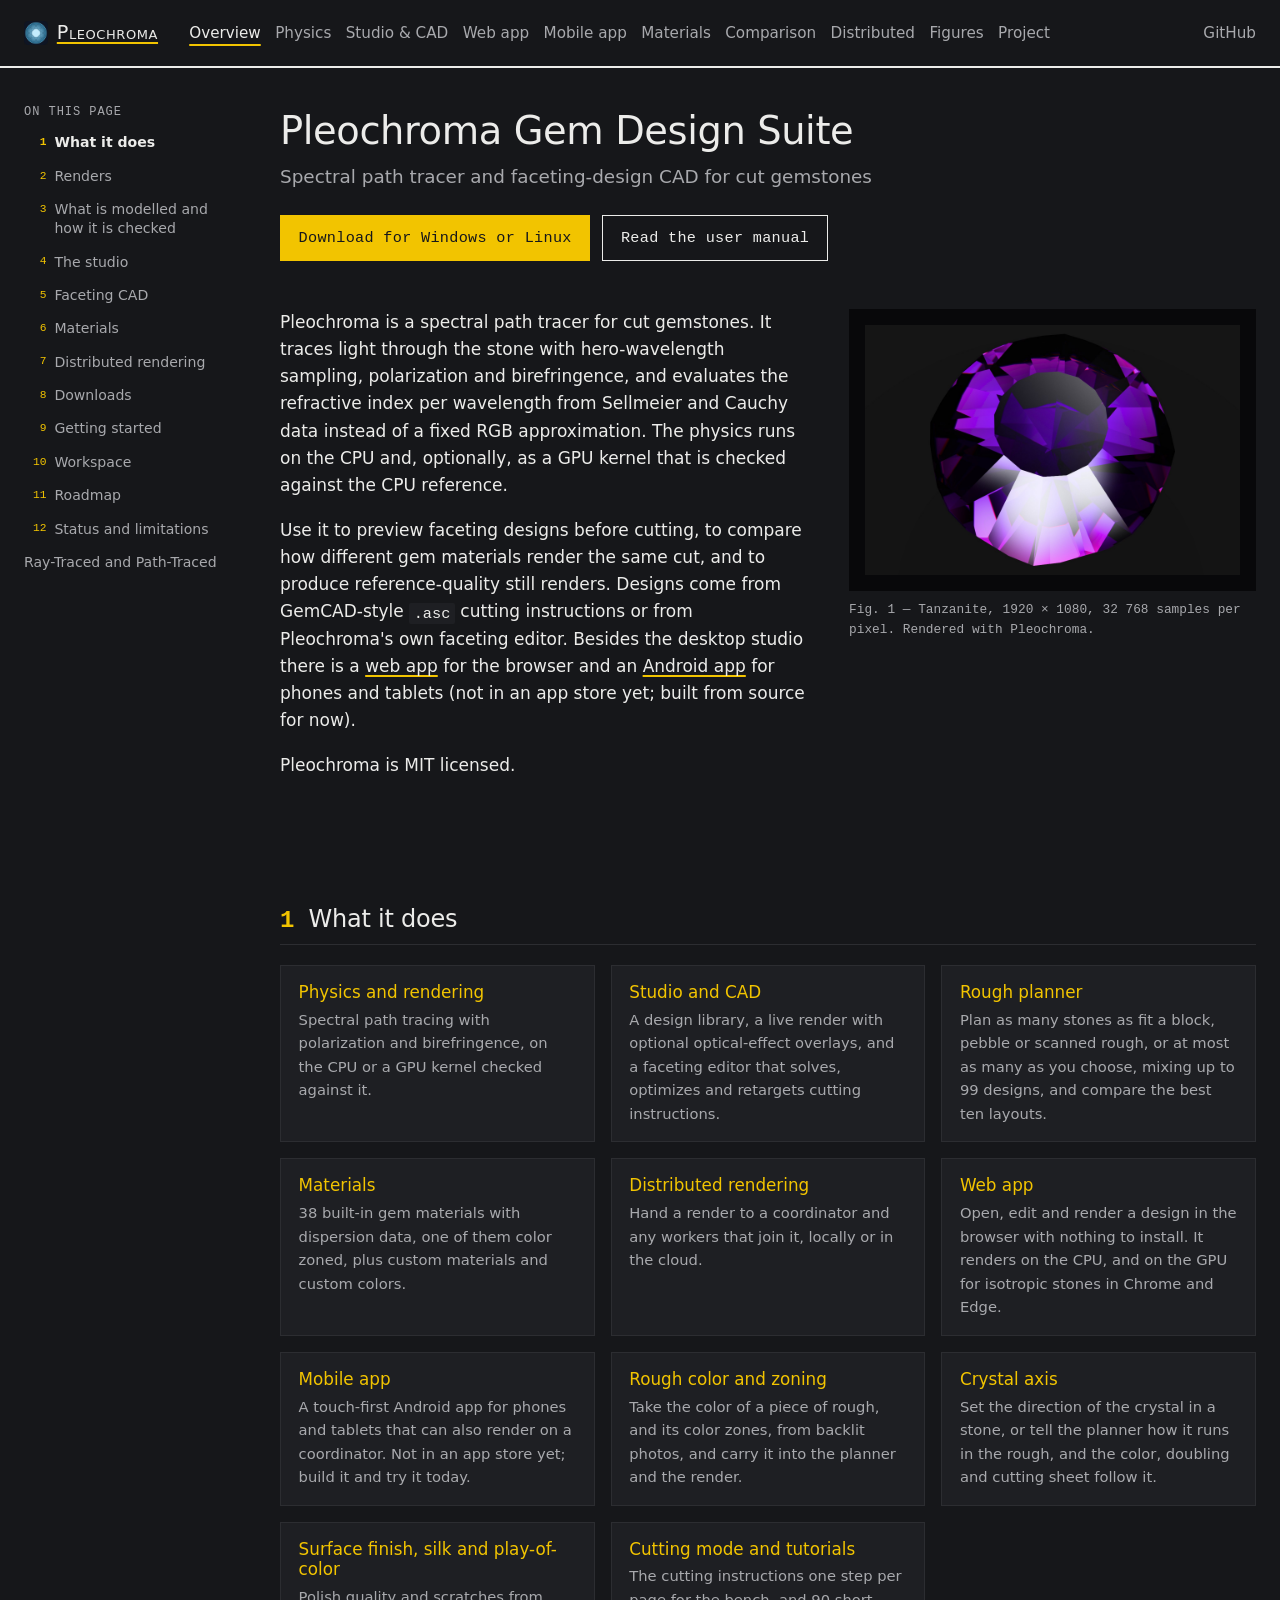
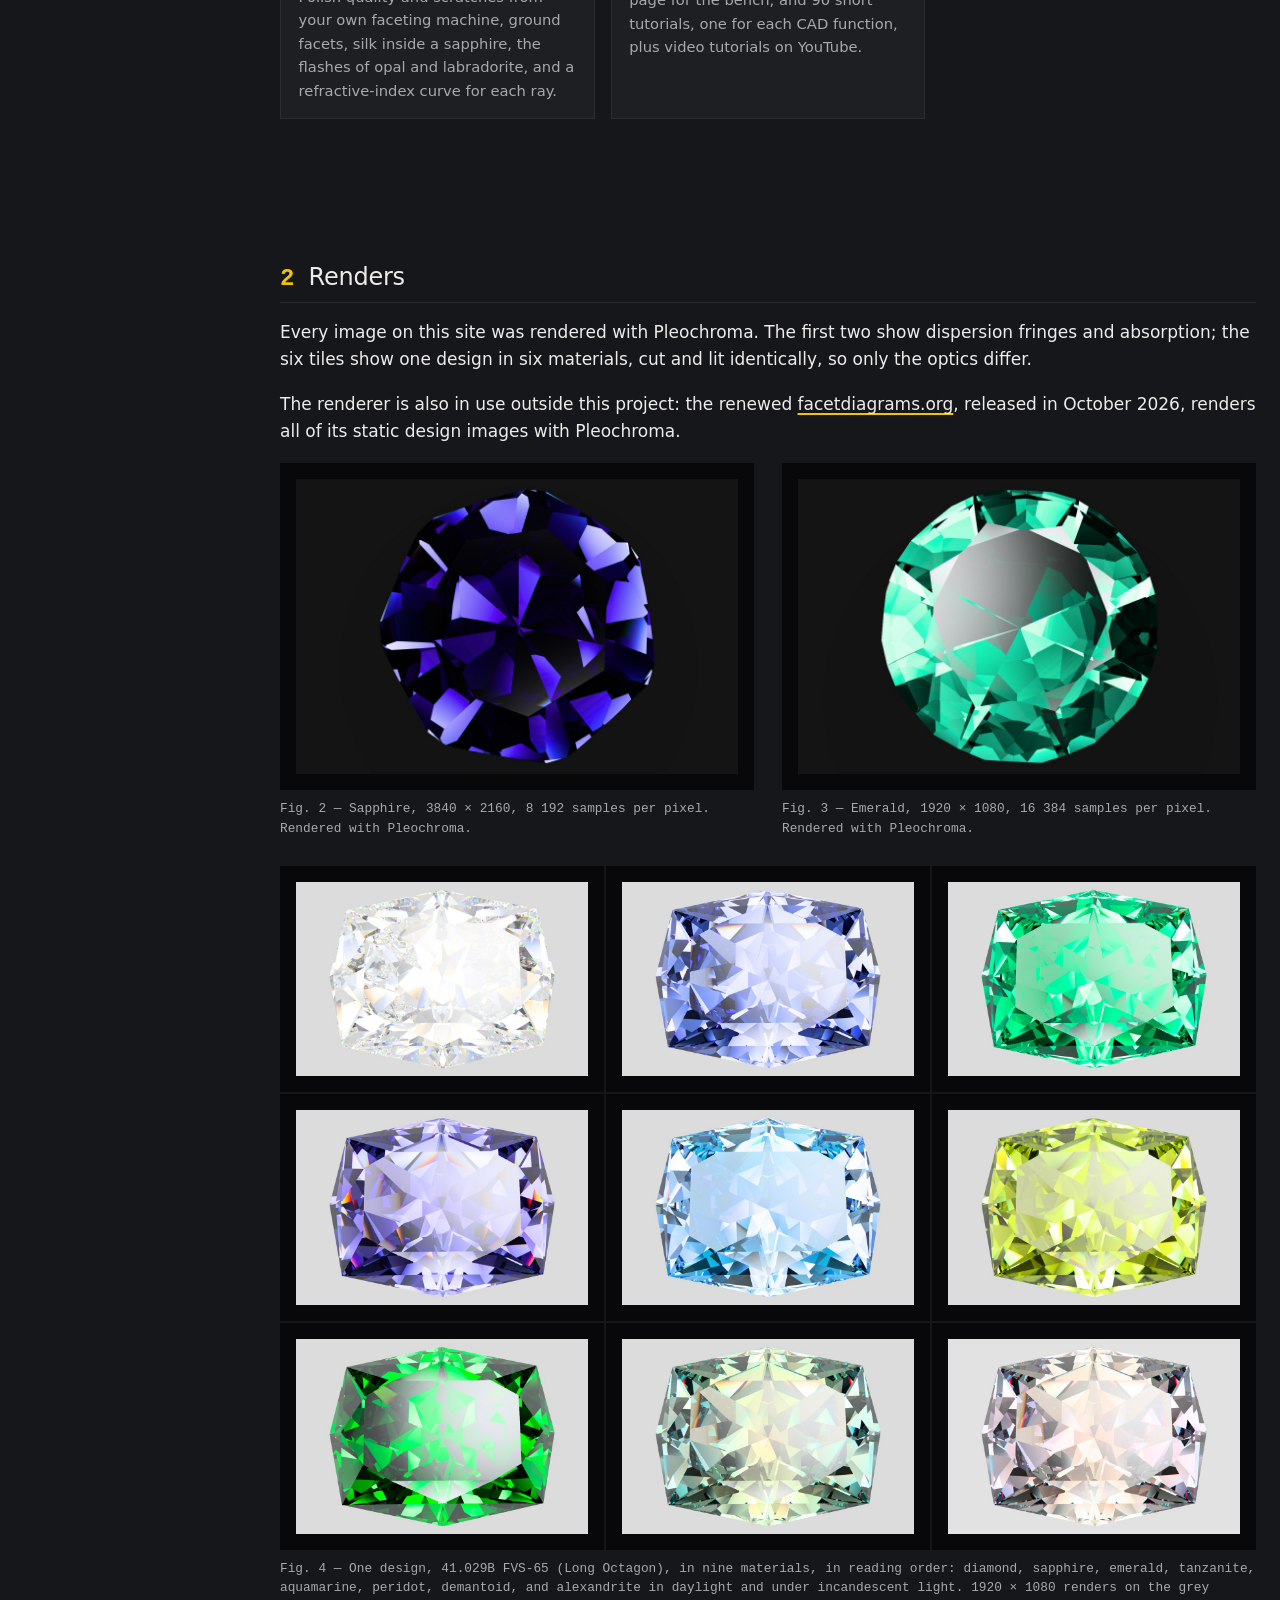
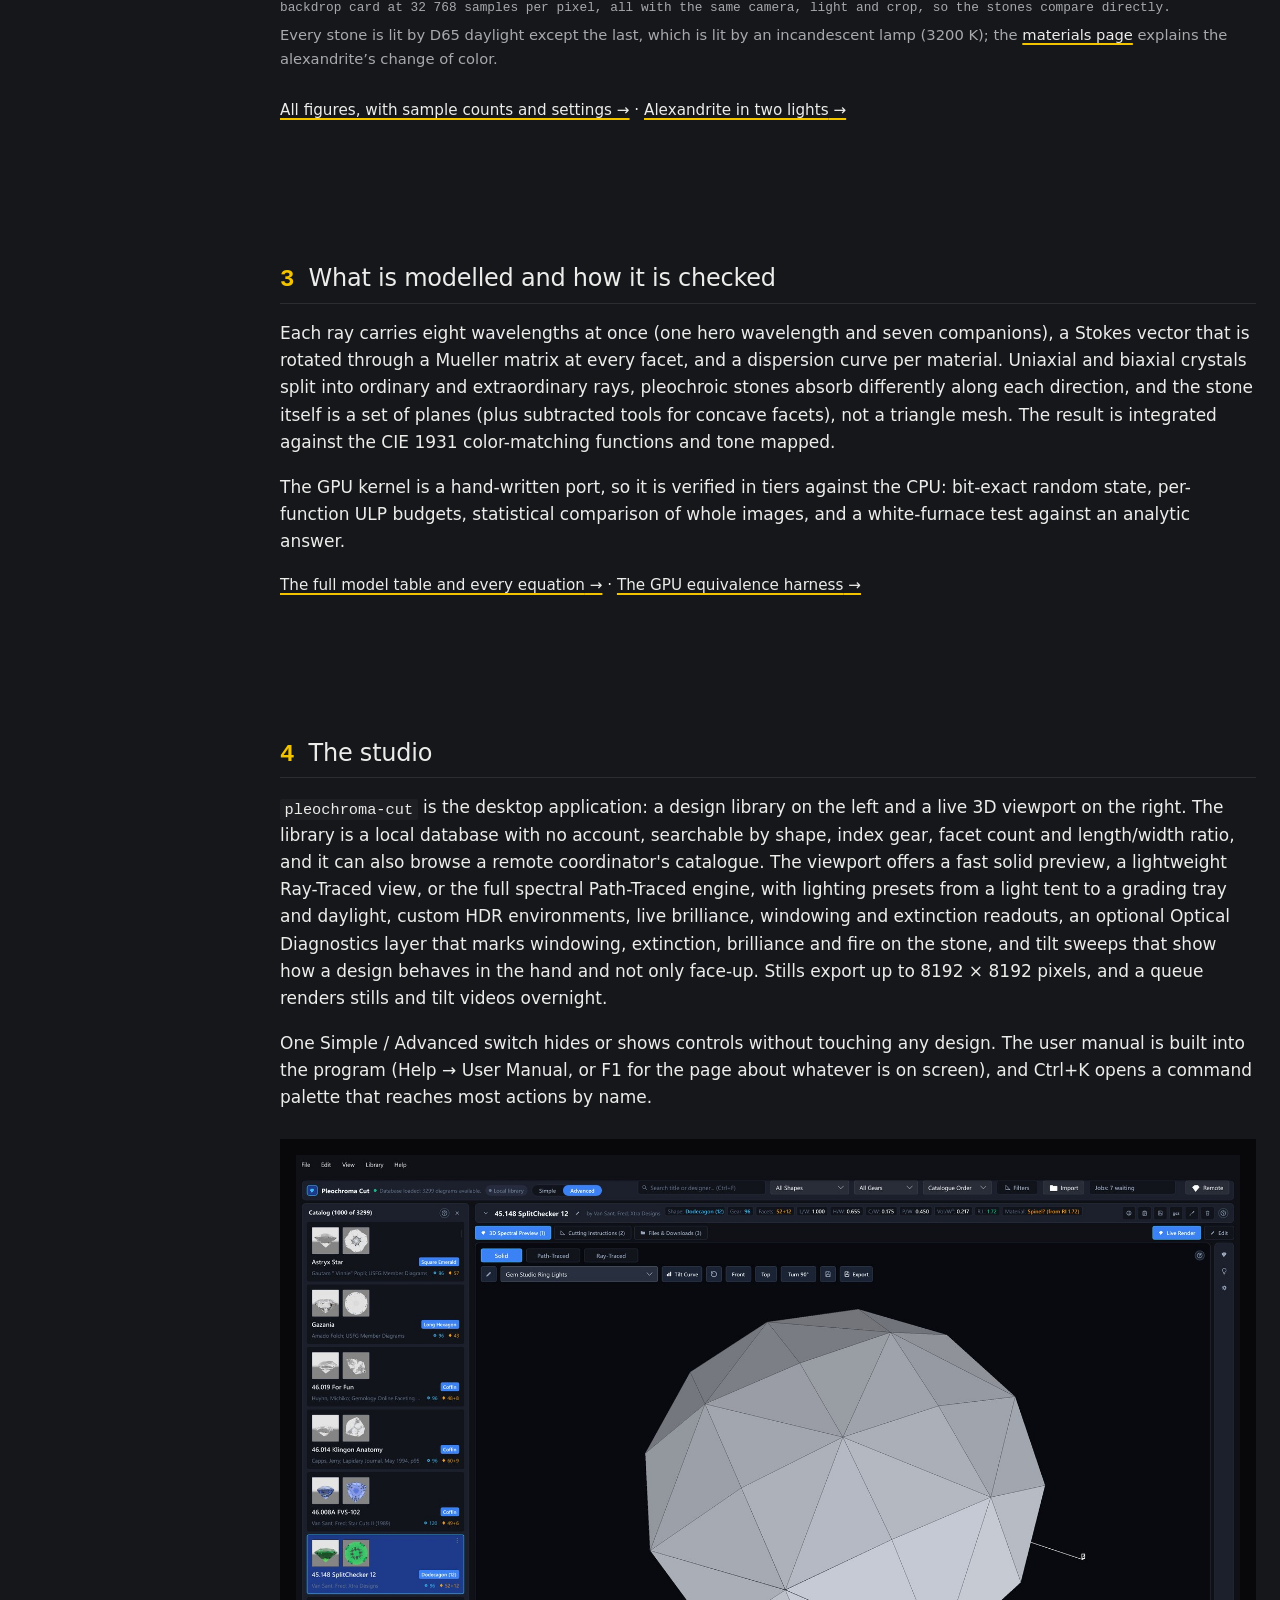
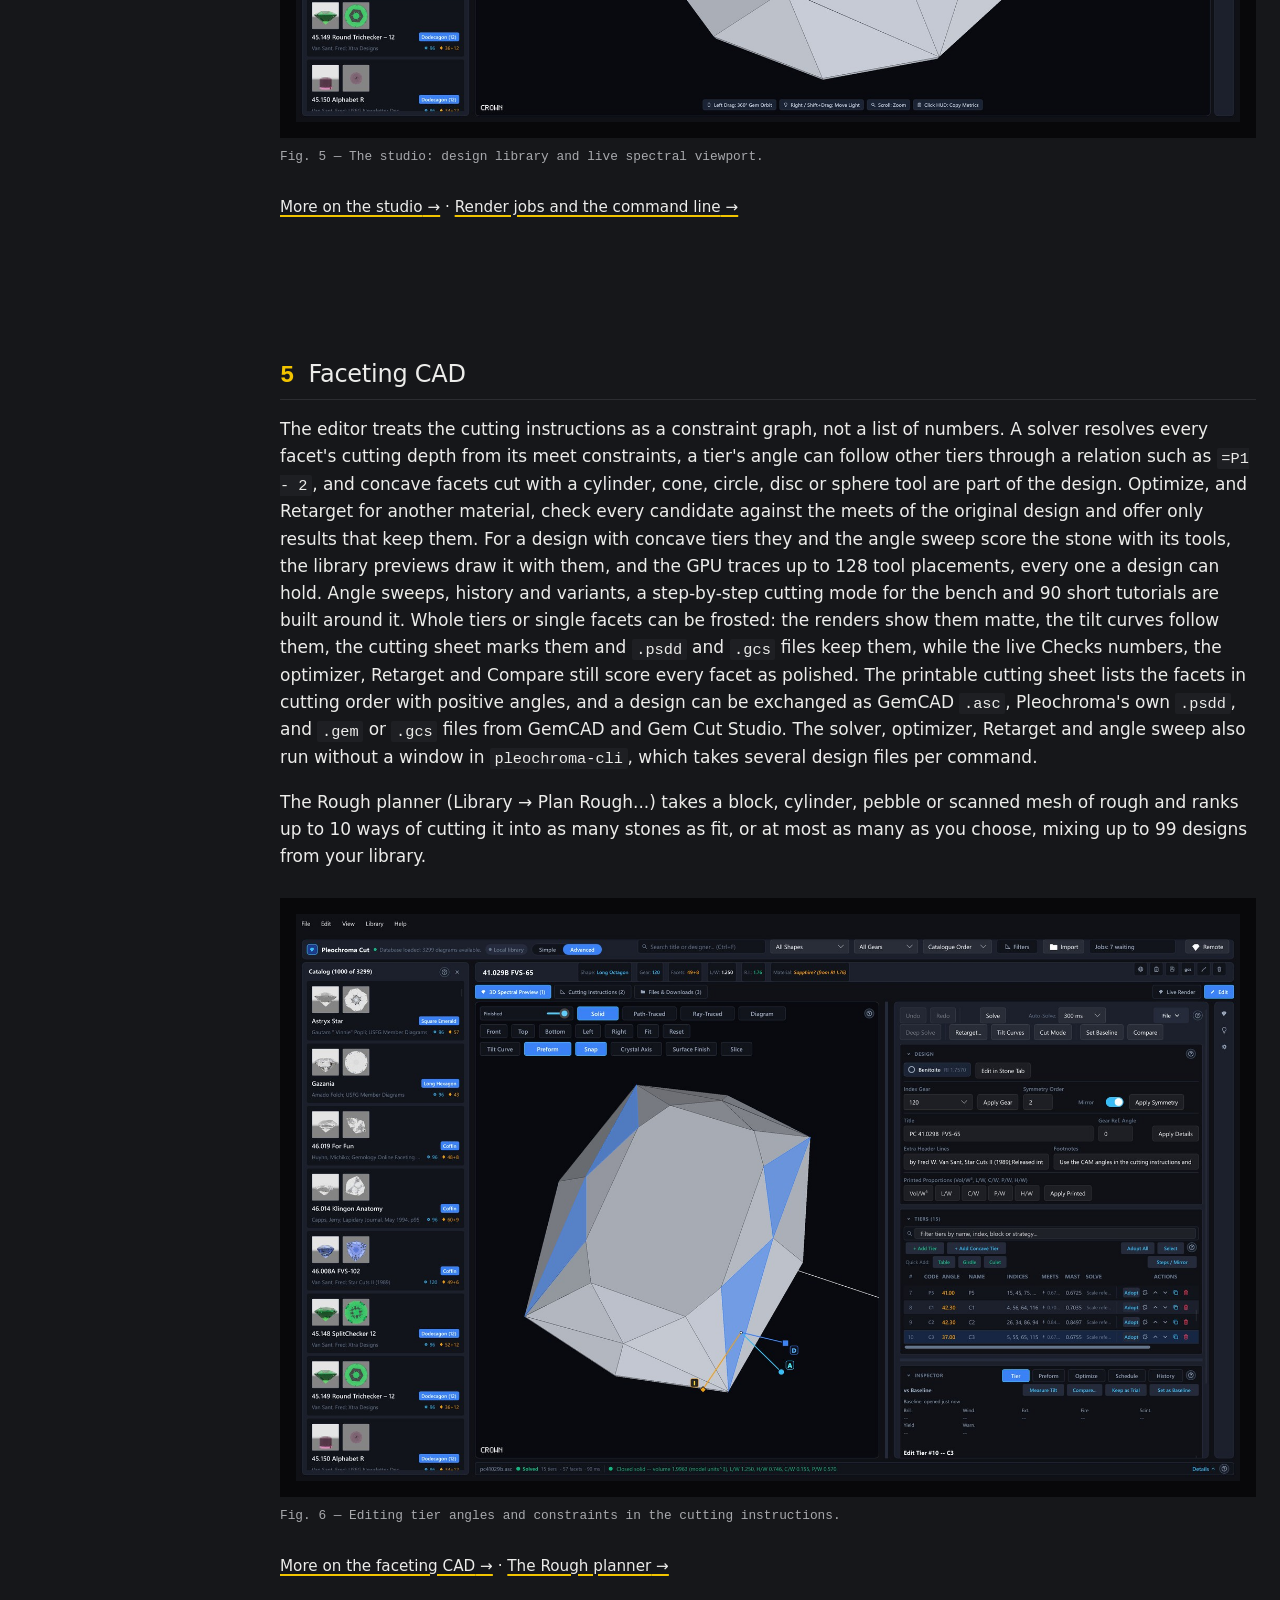
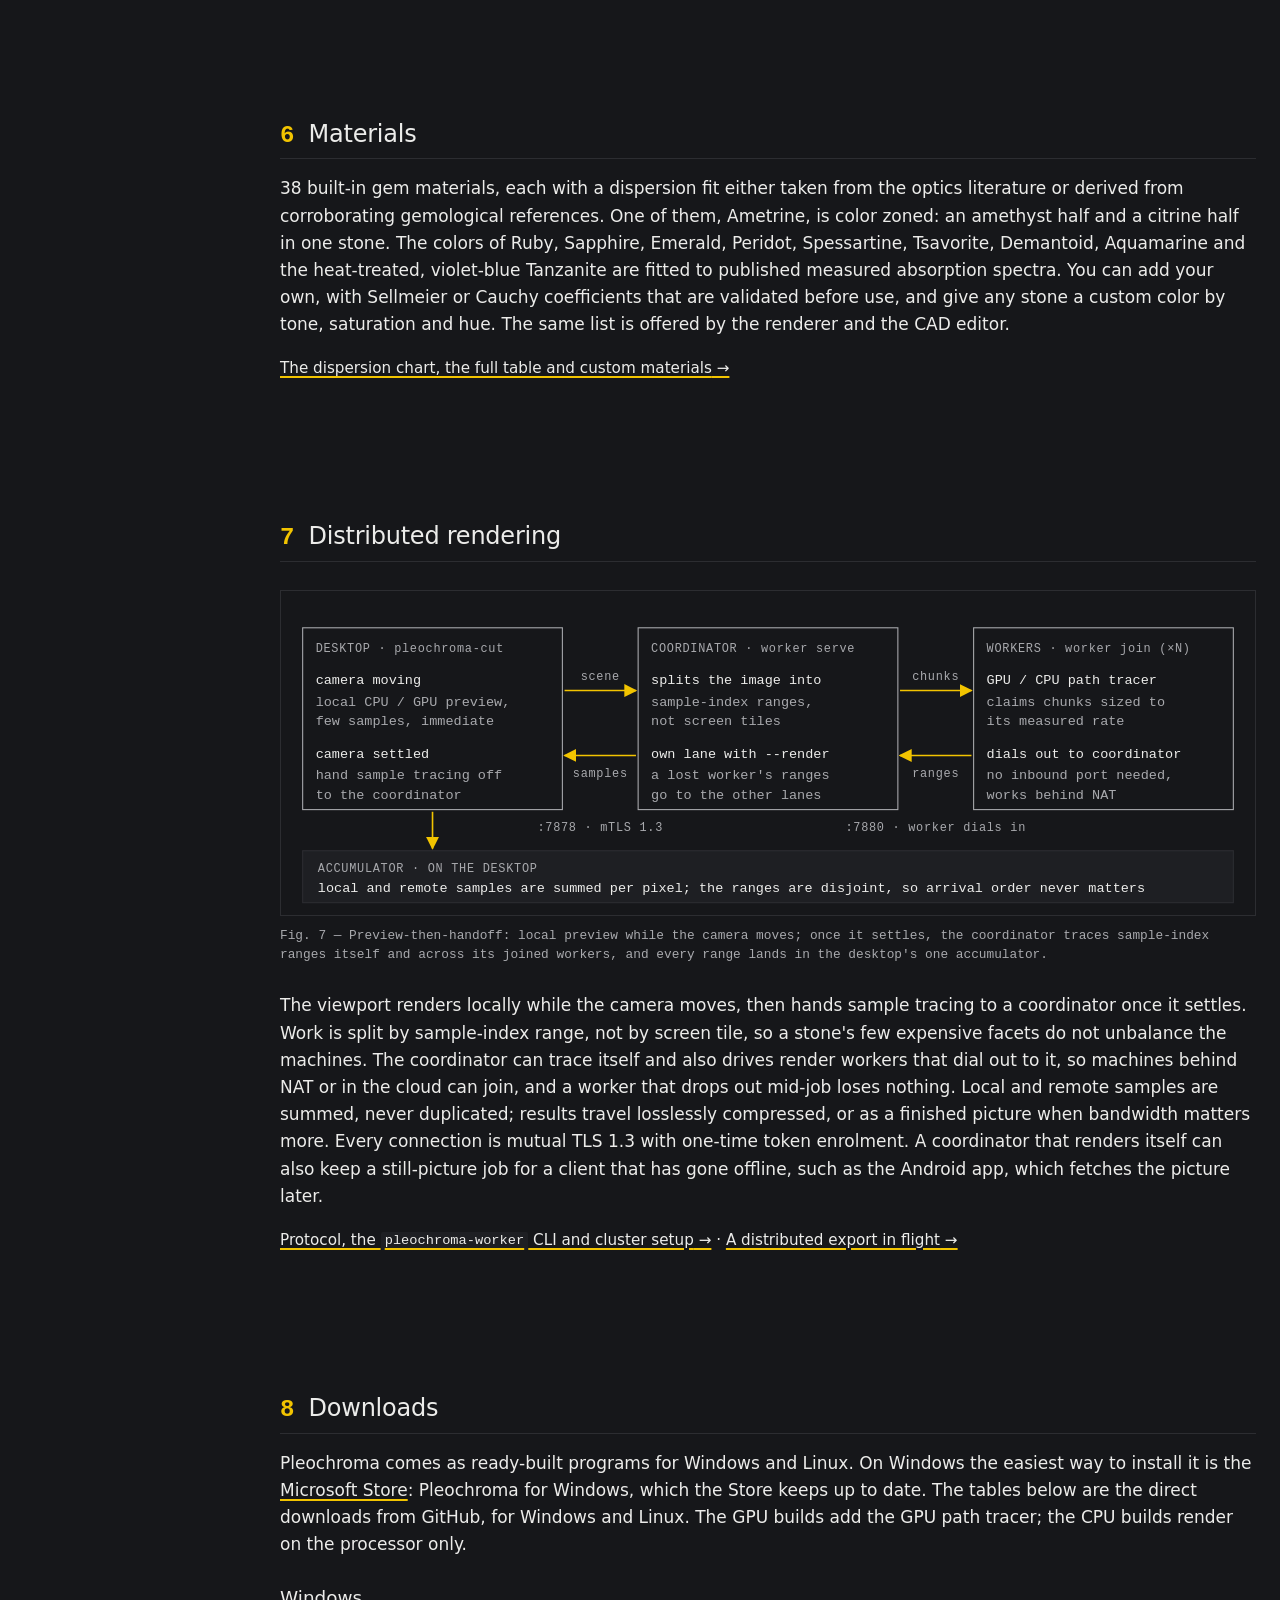
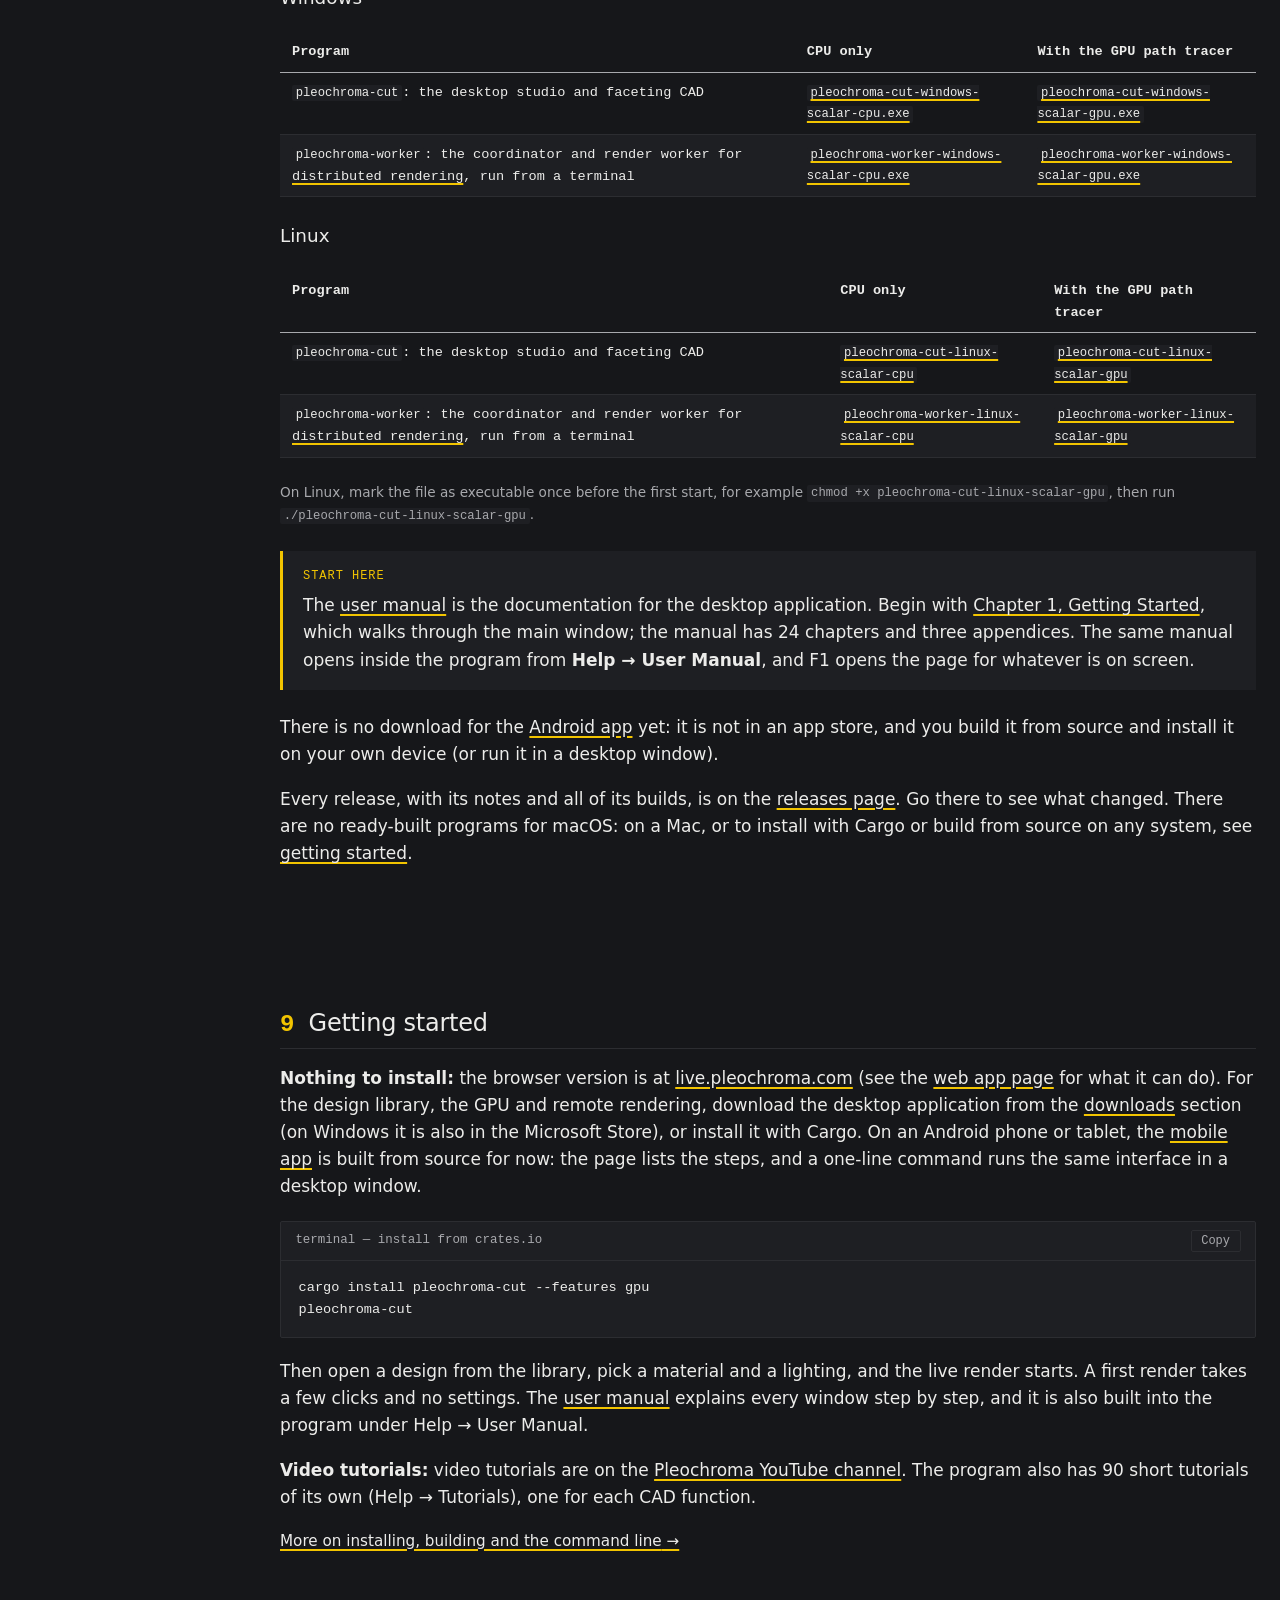
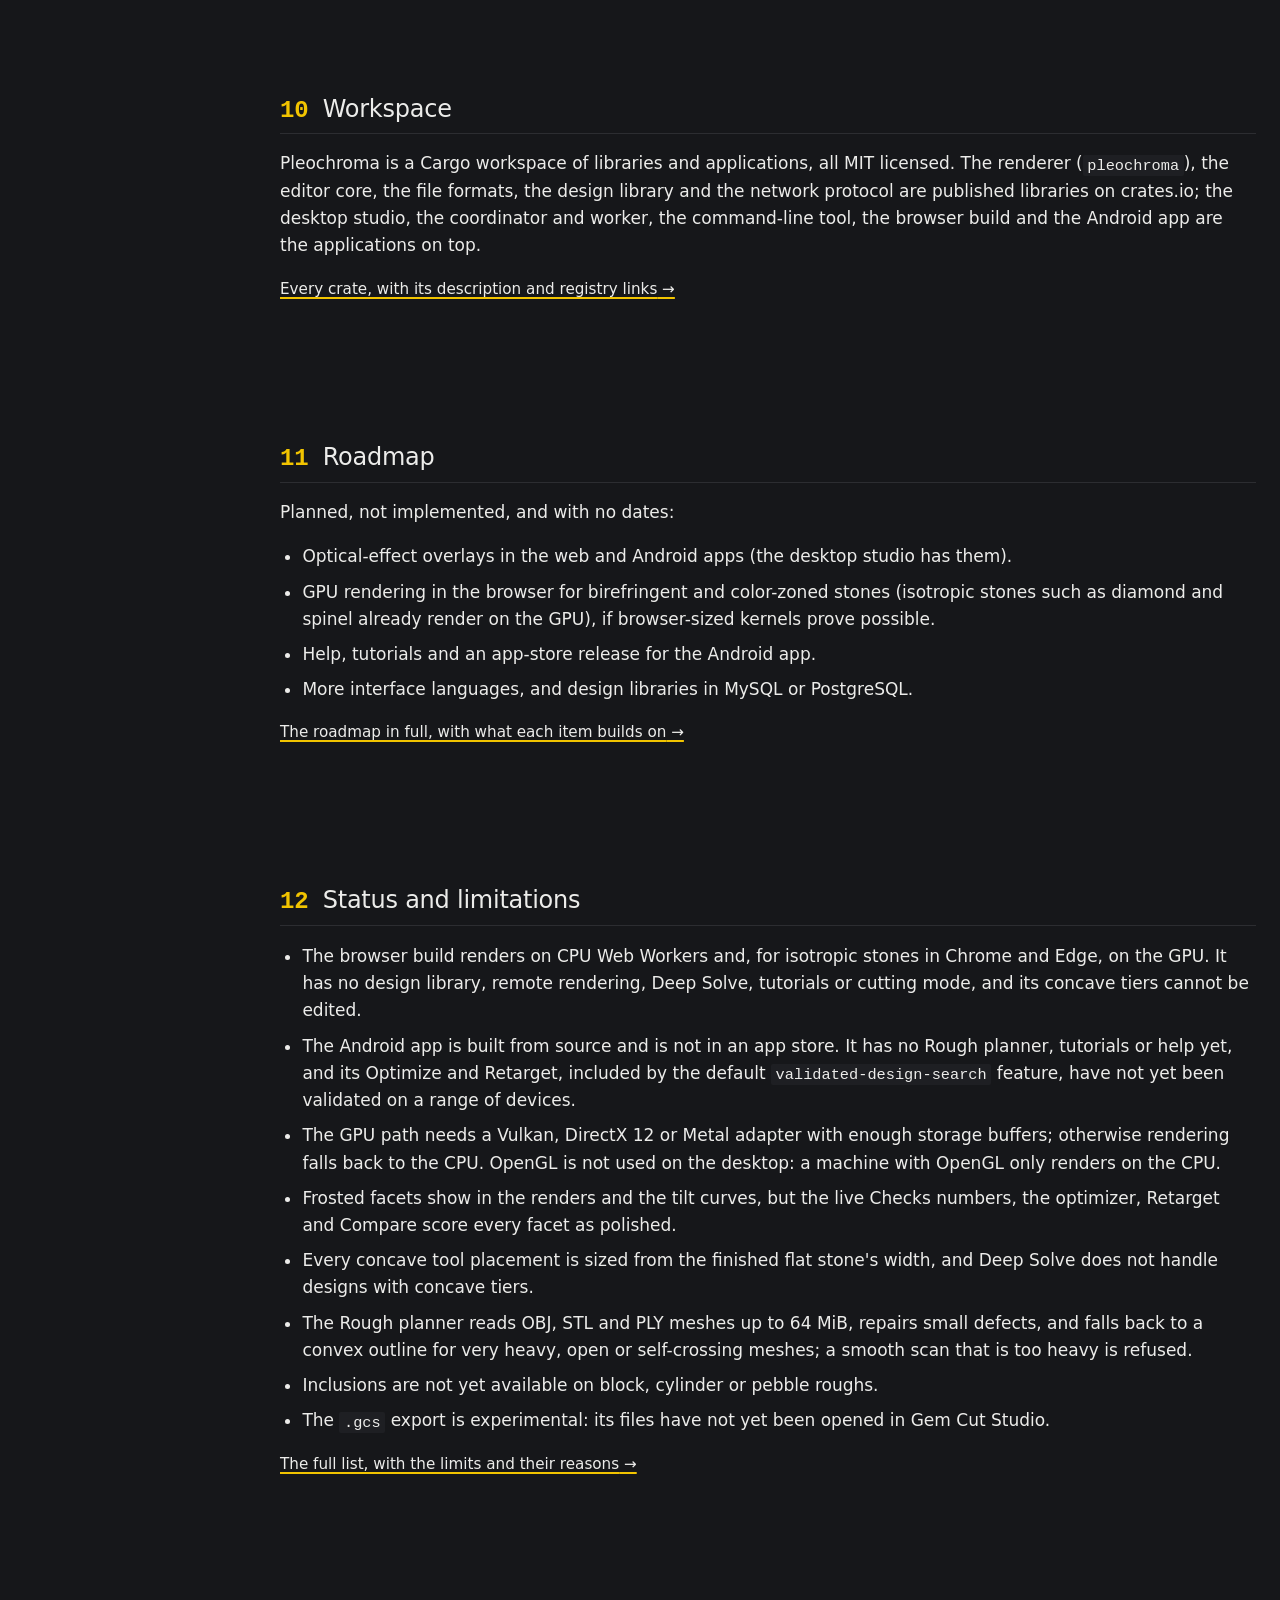
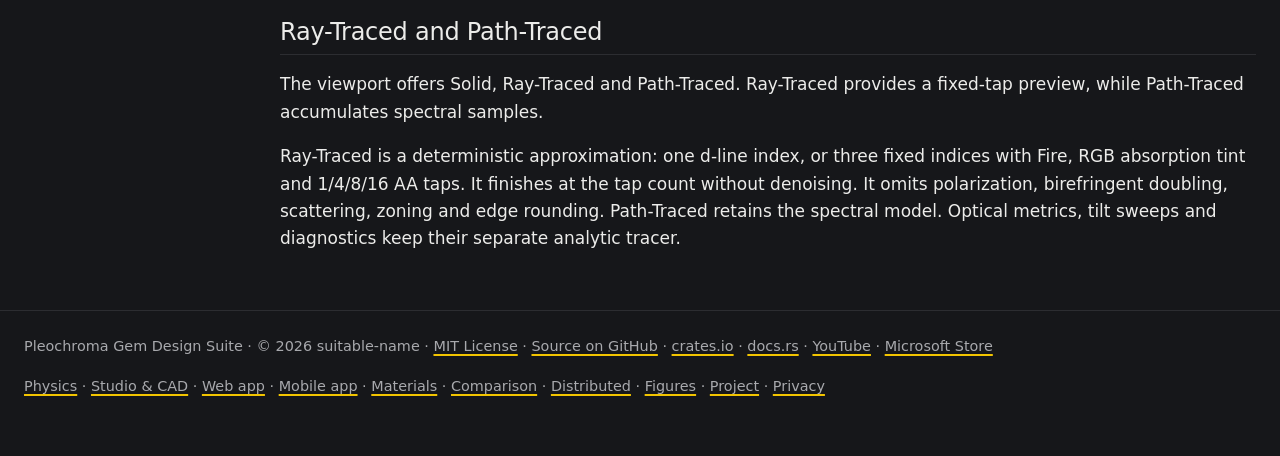
==== commit 523f8dae: "Add files via upload" ====
--- a/index.html
+++ b/index.html
@@ -209,11 +209,14 @@
         <a href="assets/images/fig_fvs_sapphire.jpg"><img src="assets/images/fig_fvs_sapphire.jpg" width="900" height="600" alt="The same design rendered as sapphire" loading="lazy"></a>
         <a href="assets/images/fig_fvs_emerald.jpg"><img src="assets/images/fig_fvs_emerald.jpg" width="900" height="600" alt="The same design rendered as emerald" loading="lazy"></a>
         <a href="assets/images/fig_fvs_tanzanite.jpg"><img src="assets/images/fig_fvs_tanzanite.jpg" width="900" height="600" alt="The same design rendered as tanzanite" loading="lazy"></a>
-        <a href="assets/images/fig_fvs_rutile.jpg"><img src="assets/images/fig_fvs_rutile.jpg" width="900" height="600" alt="The same design rendered as rutile" loading="lazy"></a>
+        <a href="assets/images/fig_fvs_aquamarine.jpg"><img src="assets/images/fig_fvs_aquamarine.jpg" width="900" height="600" alt="The same design rendered as aquamarine" loading="lazy"></a>
+        <a href="assets/images/fig_fvs_peridot.jpg"><img src="assets/images/fig_fvs_peridot.jpg" width="900" height="600" alt="The same design rendered as peridot" loading="lazy"></a>
+        <a href="assets/images/fig_fvs_demantoid.jpg"><img src="assets/images/fig_fvs_demantoid.jpg" width="900" height="600" alt="The same design rendered as demantoid" loading="lazy"></a>
         <a href="assets/images/fig_fvs_alexandrite_day.jpg"><img src="assets/images/fig_fvs_alexandrite_day.jpg" width="900" height="600" alt="The same design rendered as alexandrite in daylight" loading="lazy"></a>
+        <a href="assets/images/fig_fvs_alexandrite_warm.jpg"><img src="assets/images/fig_fvs_alexandrite_warm.jpg" width="900" height="600" alt="The same design rendered as alexandrite under incandescent light" loading="lazy"></a>
       </div>
-      <figcaption>Fig. 4 &mdash; One design, 41.029B FVS-65 (Long Octagon), in six materials, in reading order: diamond, sapphire, emerald, tanzanite, rutile and alexandrite in daylight. 1920 &times; 1080 renders on the grey backdrop card at 32&nbsp;768 samples per pixel (rutile 16&nbsp;384), each cropped around its own stone.</figcaption>
-      <p class="fig-note">Each tile is cropped around its own stone, so sizes are not comparable from tile to tile. Diamond and rutile differ mainly in dispersion (0.0256 against 0.164 for rutile&rsquo;s ordinary ray and 0.207 for its extraordinary ray). The alexandrite is shown again in a warmer light on the <a href="materials.html#alexandrite-case">materials page</a>.</p>
+      <figcaption>Fig. 4 &mdash; One design, 41.029B FVS-65 (Long Octagon), in nine materials, in reading order: diamond, sapphire, emerald, tanzanite, aquamarine, peridot, demantoid, and alexandrite in daylight and under incandescent light. 1920 &times; 1080 renders on the grey backdrop card at 32&nbsp;768 samples per pixel, all with the same camera, light and crop, so the stones compare directly.</figcaption>
+      <p class="fig-note">Every stone is lit by D65 daylight except the last, which is lit by an incandescent lamp (3200 K); the <a href="materials.html#alexandrite-case">materials page</a> explains the alexandrite&rsquo;s change of color.</p>
     </figure>
     <p class="more"><a href="gallery.html">All figures, with sample counts and settings</a> &middot; <a href="materials.html#alexandrite-case">Alexandrite in two lights</a></p>
   </section>
